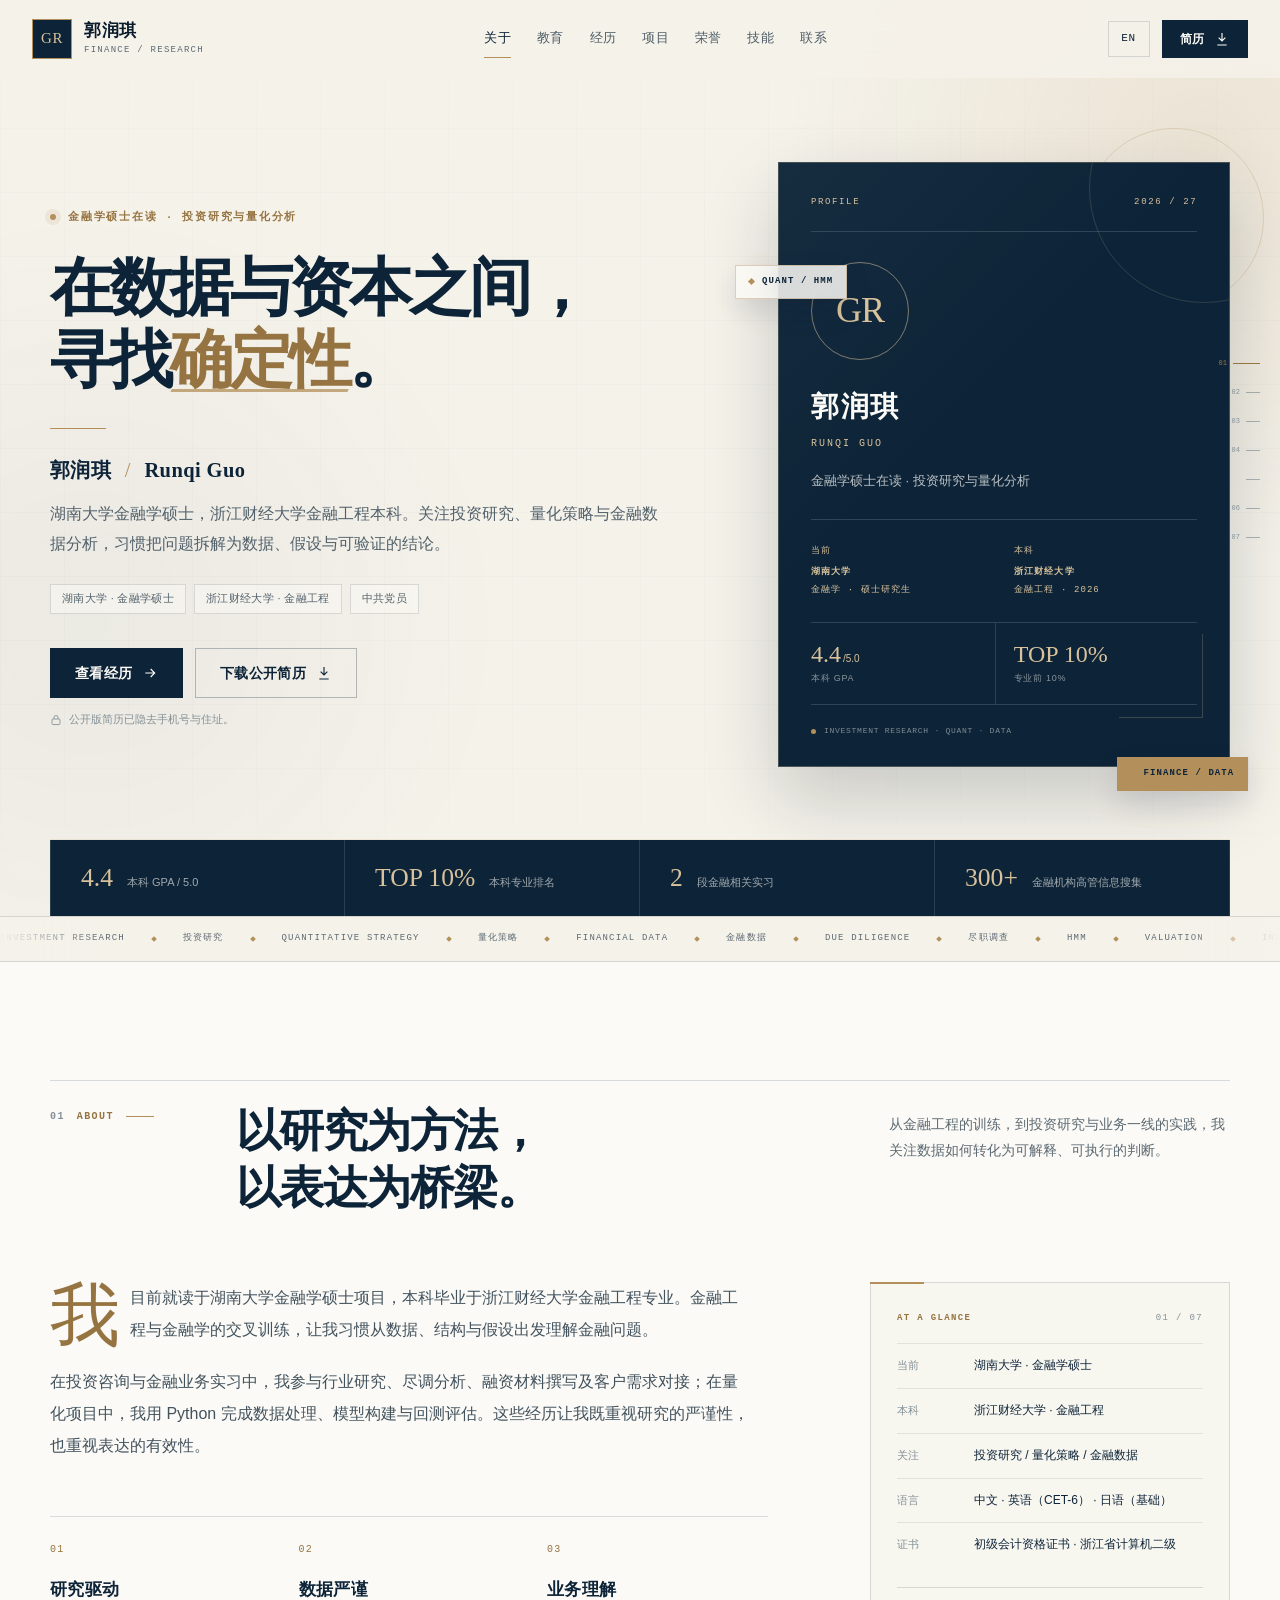
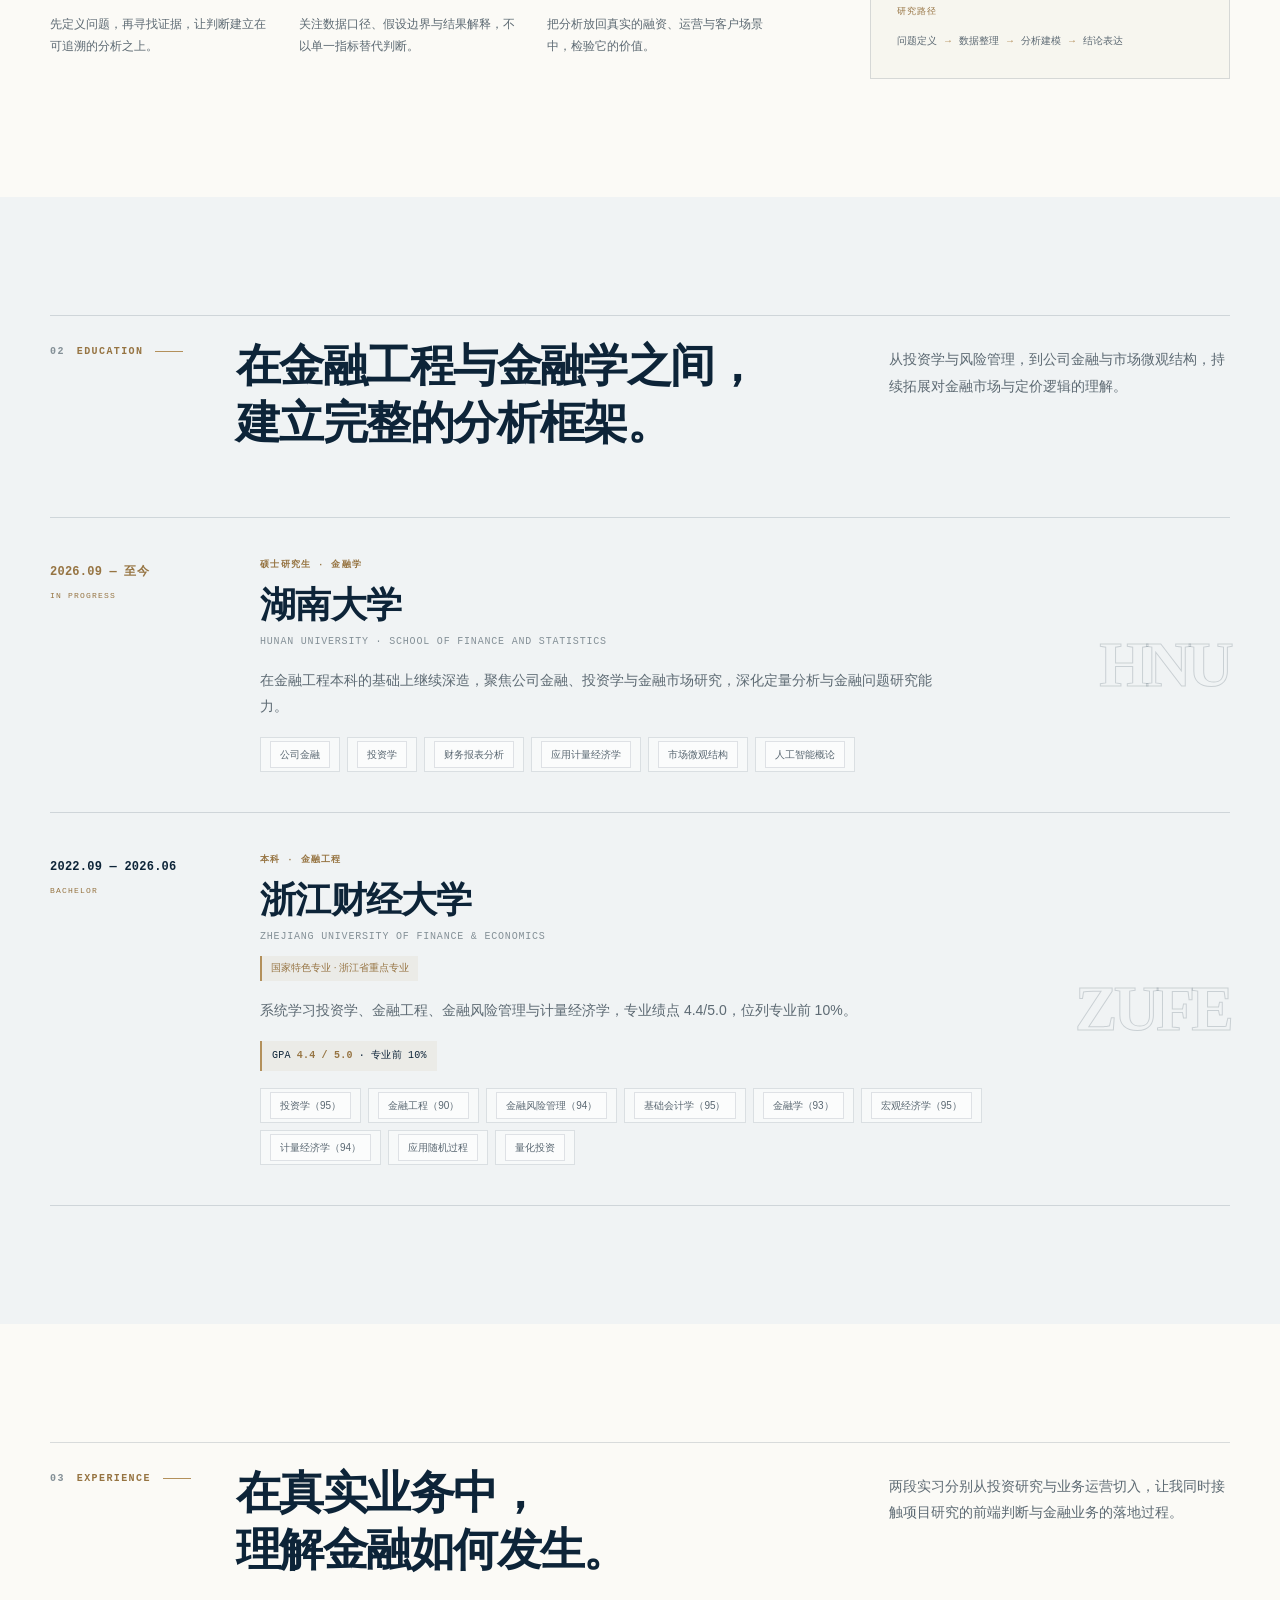
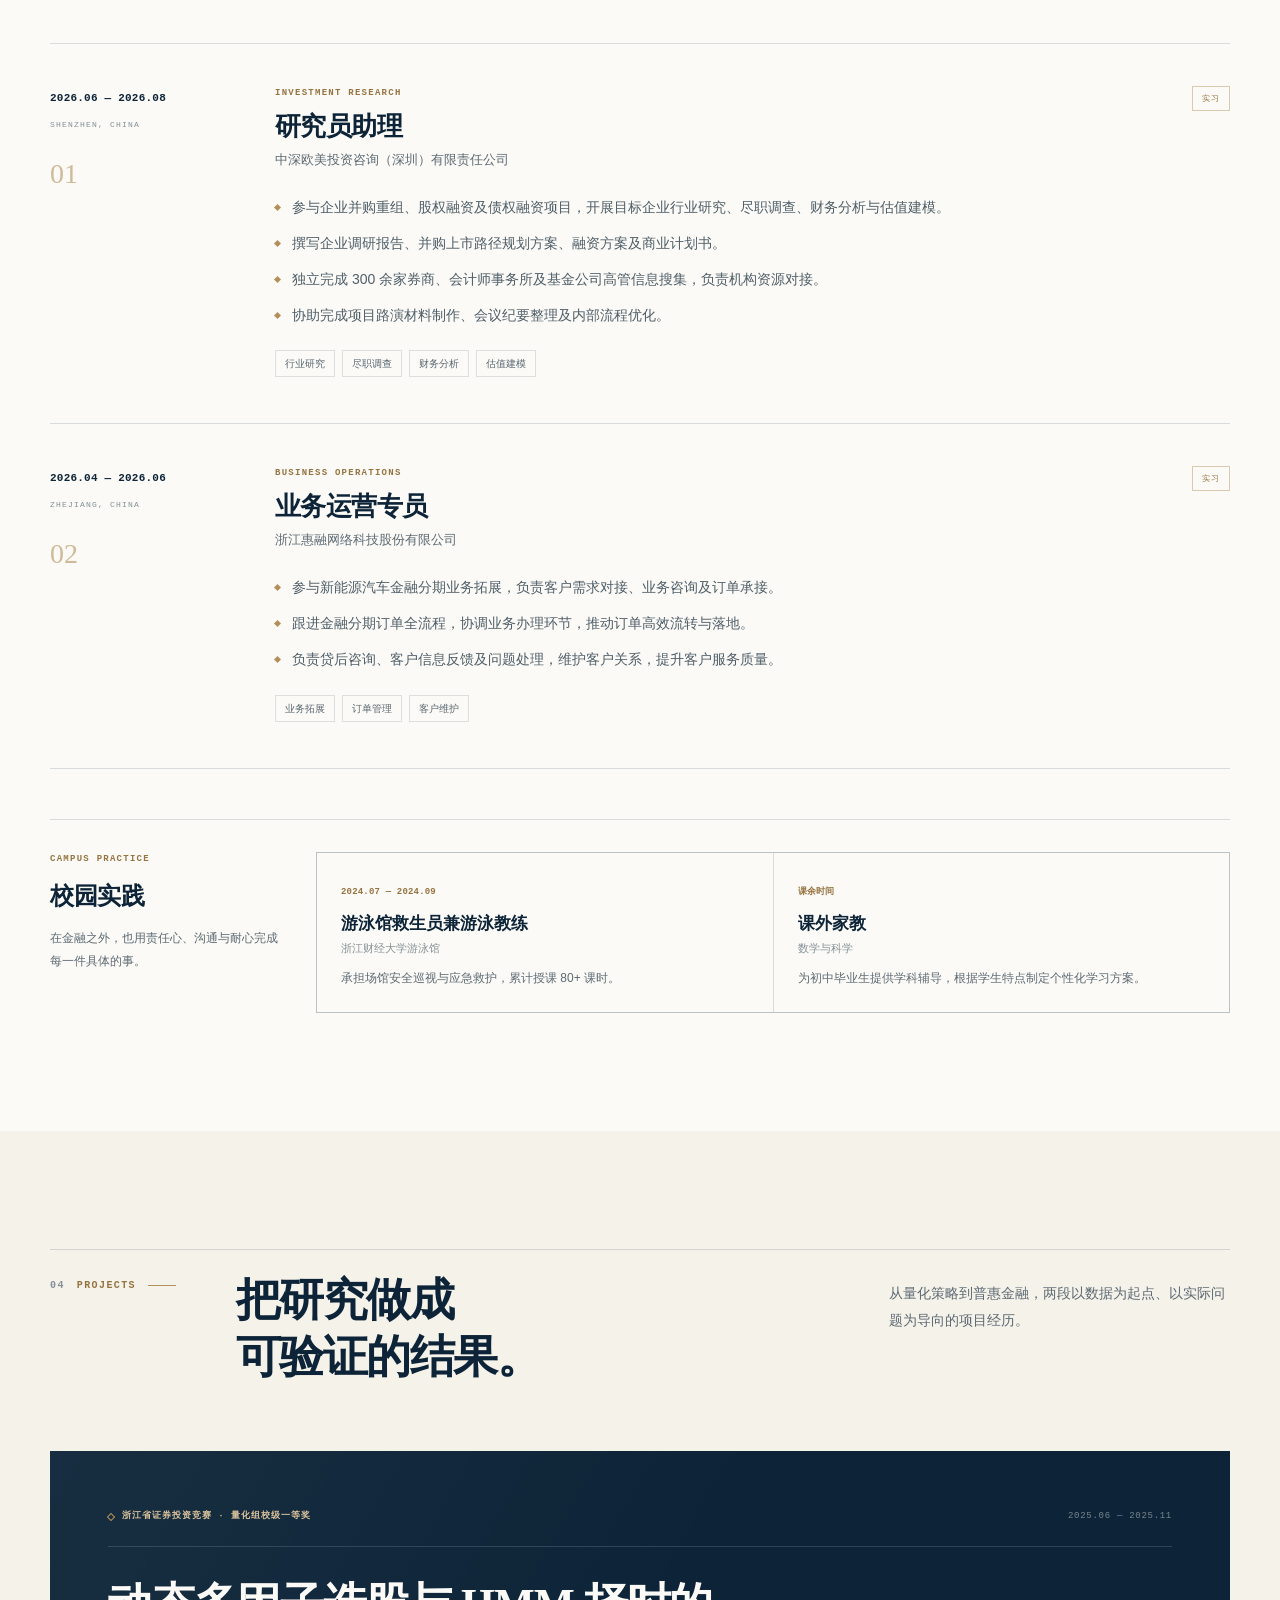
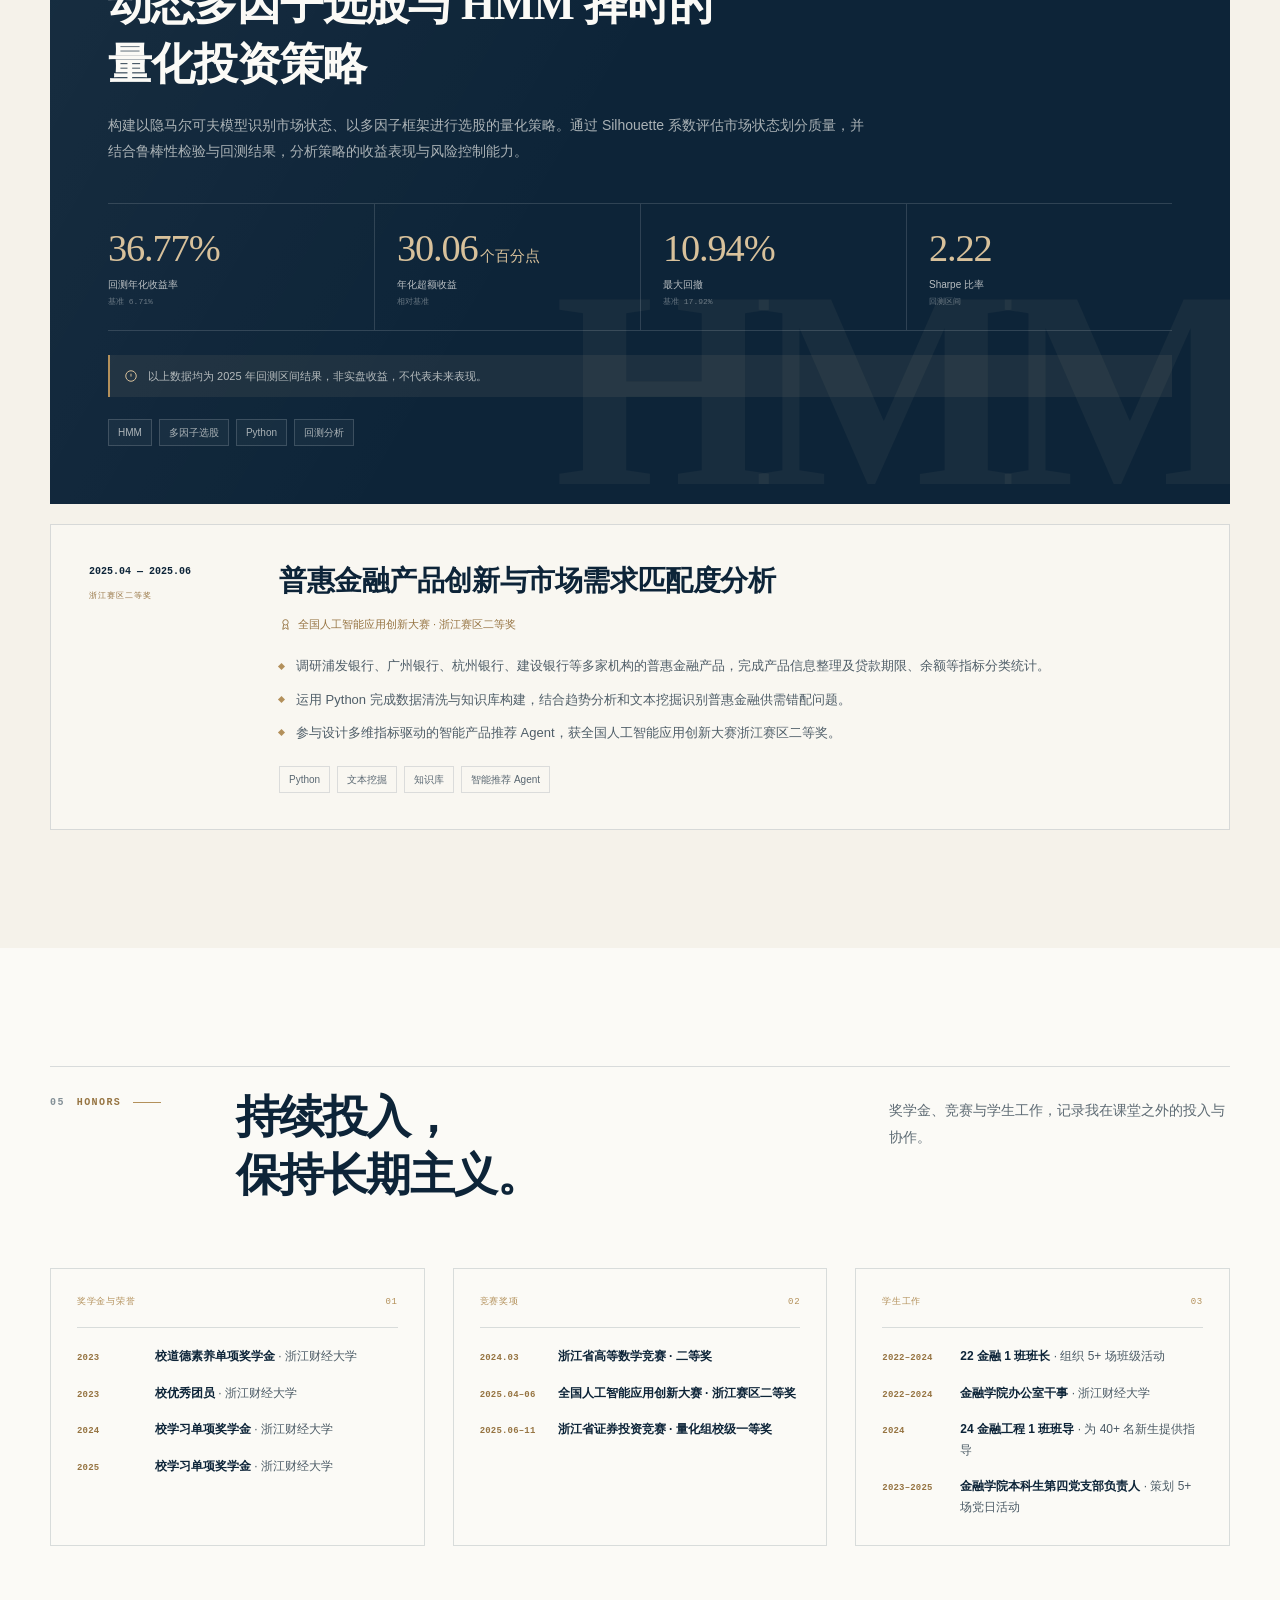
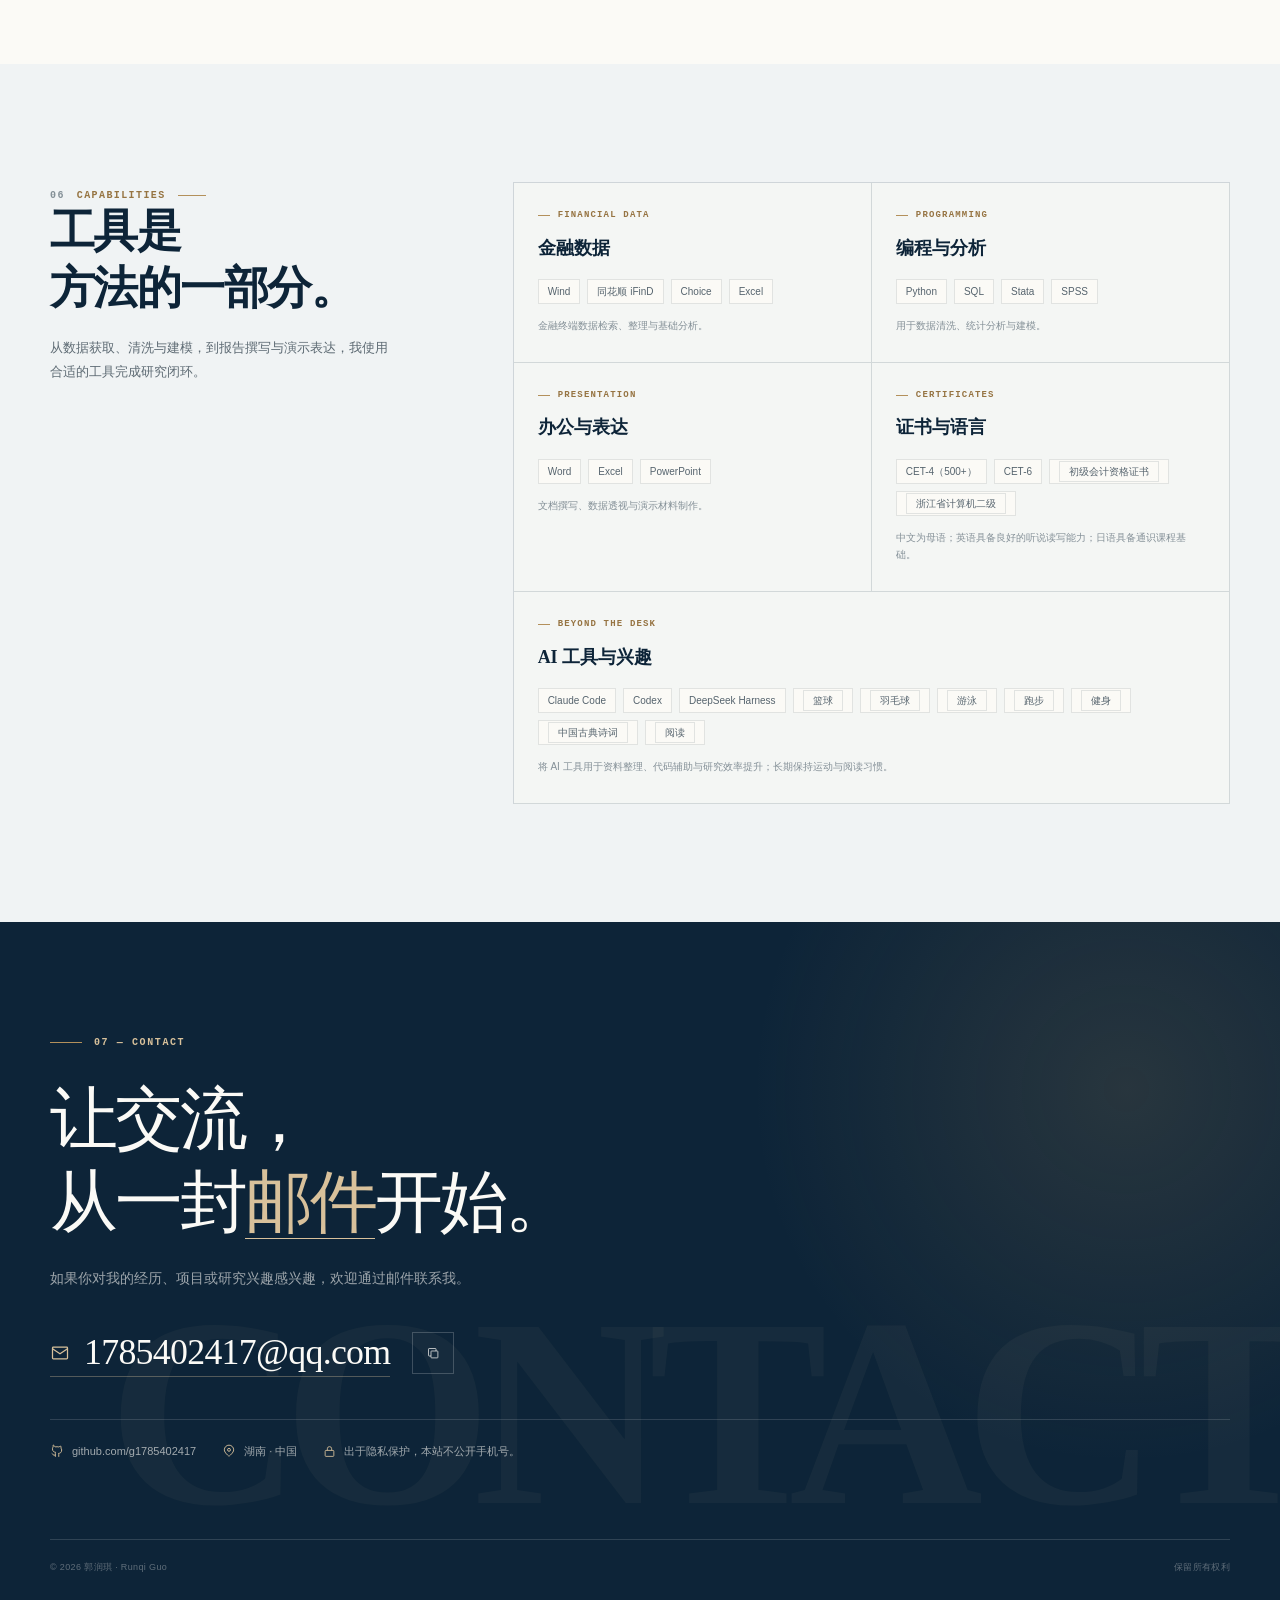
==== index.html @ 6a7b129a "Build bilingual personal portfolio site" ====
<!DOCTYPE html>
<html lang="zh-CN" data-lang="zh">
<head>
  <meta charset="UTF-8">
  <meta name="viewport" content="width=device-width, initial-scale=1.0">
  <script>
    (function () {
      try {
        if (localStorage.getItem("runqi-portfolio-lang") === "en") {
          document.documentElement.lang = "en";
          document.documentElement.dataset.lang = "en";
        }
      } catch (error) {}
    })();
  </script>
  <title>郭润琪｜金融学硕士 · 投资研究与量化分析</title>
  <meta name="description" content="郭润琪的个人作品集：湖南大学金融学硕士在读，浙江财经大学金融工程本科。关注投资研究、量化策略与金融数据分析。">
  <meta name="author" content="郭润琪">
  <meta name="theme-color" content="#0d2438">
  <meta name="robots" content="index, follow">
  <link rel="canonical" href="https://g1785402417.github.io/">
  <link rel="icon" href="assets/favicon.svg" type="image/svg+xml">
  <link rel="stylesheet" href="assets/css/styles.css">

  <meta property="og:type" content="website">
  <meta property="og:locale" content="zh_CN">
  <meta property="og:locale:alternate" content="en_US">
  <meta property="og:site_name" content="郭润琪 · Runqi Guo">
  <meta property="og:title" content="郭润琪｜金融学硕士 · 投资研究与量化分析">
  <meta property="og:description" content="湖南大学金融学硕士在读，浙江财经大学金融工程本科。关注投资研究、量化策略与金融数据分析。">
  <meta property="og:url" content="https://g1785402417.github.io/">
  <meta name="twitter:card" content="summary">
  <meta name="twitter:title" content="郭润琪｜金融学硕士 · 投资研究与量化分析">
  <meta name="twitter:description" content="湖南大学金融学硕士在读，浙江财经大学金融工程本科。关注投资研究、量化策略与金融数据分析。">

  <script defer src="assets/js/main.js"></script>

  <script type="application/ld+json">
    {
      "@context": "https://schema.org",
      "@type": "Person",
      "name": "郭润琪",
      "alternateName": "Runqi Guo",
      "email": "mailto:1785402417@qq.com",
      "url": "https://g1785402417.github.io/",
      "alumniOf": [
        {
          "@type": "CollegeOrUniversity",
          "name": "浙江财经大学"
        },
        {
          "@type": "CollegeOrUniversity",
          "name": "湖南大学"
        }
      ],
      "knowsAbout": [
        "投资研究",
        "量化分析",
        "金融工程",
        "金融数据分析"
      ],
      "sameAs": [
        "https://github.com/g1785402417"
      ]
    }
  </script>
</head>
<body>
  <a class="skip-link" href="#main">
    <span class="lang-zh">跳到主要内容</span>
    <span class="lang-en">Skip to main content</span>
  </a>

  <div class="scroll-progress" aria-hidden="true"></div>

  <header class="site-header" data-site-header>
    <div class="nav-shell container-wide">
      <a class="brand" href="#top" aria-label="郭润琪 · Runqi Guo">
        <span class="brand-mark" aria-hidden="true">GR</span>
        <span class="brand-type">
          <strong>
            <span class="lang-zh">郭润琪</span>
            <span class="lang-en">Runqi Guo</span>
          </strong>
          <small>FINANCE / RESEARCH</small>
        </span>
      </a>

      <nav class="primary-nav" id="primary-nav" data-primary-nav aria-label="主导航 Primary navigation">
        <a href="#about" data-nav-link><span class="lang-zh">关于</span><span class="lang-en">About</span></a>
        <a href="#education" data-nav-link><span class="lang-zh">教育</span><span class="lang-en">Education</span></a>
        <a href="#experience" data-nav-link><span class="lang-zh">经历</span><span class="lang-en">Experience</span></a>
        <a href="#projects" data-nav-link><span class="lang-zh">项目</span><span class="lang-en">Projects</span></a>
        <a href="#honors" data-nav-link><span class="lang-zh">荣誉</span><span class="lang-en">Honors</span></a>
        <a href="#skills" data-nav-link><span class="lang-zh">技能</span><span class="lang-en">Skills</span></a>
        <a href="#contact" data-nav-link><span class="lang-zh">联系</span><span class="lang-en">Contact</span></a>
      </nav>

      <div class="nav-utilities">
        <button class="lang-switch" type="button" data-lang-toggle aria-label="Switch to English">
          <span data-lang-label>EN</span>
        </button>
        <a class="btn btn-small nav-cv" href="assets/resume/Guo_Runqi_Public_CV.pdf" download="Guo_Runqi_Public_CV.pdf" aria-label="下载郭润琪公开简历 PDF / Download public CV">
          <span class="cv-text"><span class="lang-zh">简历</span><span class="lang-en">CV</span></span>
          <svg viewBox="0 0 24 24" fill="none" stroke="currentColor" stroke-width="1.7" aria-hidden="true">
            <path d="M12 3v12M7 10l5 5 5-5M5 21h14"/>
          </svg>
        </a>
        <button class="menu-toggle" type="button" data-menu-toggle aria-expanded="false" aria-controls="primary-nav" aria-label="打开导航菜单">
          <span></span>
          <span></span>
        </button>
      </div>
    </div>
  </header>

  <main id="main">
    <section class="hero" id="top">
      <div class="hero-grid container">
        <div class="hero-copy">
          <p class="eyebrow">
            <span class="eyebrow-dot" aria-hidden="true"></span>
            <span class="lang-zh">金融学硕士在读 · 投资研究与量化分析</span>
            <span class="lang-en">M.Sc. in Finance · Investment Research &amp; Quantitative Analysis</span>
          </p>

          <h1 class="hero-title">
            <span class="lang-zh">在数据与资本之间，<br>寻找<span class="accent">确定性</span>。</span>
            <span class="lang-en">Between data<br>and capital,<br>seeking <span class="accent">clarity</span>.</span>
          </h1>

          <div class="hero-rule" aria-hidden="true"></div>

          <p class="hero-name">郭润琪 <span aria-hidden="true">/</span> Runqi Guo</p>

          <p class="hero-intro">
            <span class="lang-zh">湖南大学金融学硕士，浙江财经大学金融工程本科。关注投资研究、量化策略与金融数据分析，习惯把问题拆解为数据、假设与可验证的结论。</span>
            <span class="lang-en">A Master of Finance student at Hunan University and a Financial Engineering graduate from Zhejiang University of Finance &amp; Economics. My focus spans investment research, quantitative strategy, and financial data analysis.</span>
          </p>

          <div class="hero-tags" aria-label="教育背景 Education">
            <span class="hero-tag"><span class="lang-zh">湖南大学 · 金融学硕士</span><span class="lang-en">Hunan University · M.Sc. Finance</span></span>
            <span class="hero-tag"><span class="lang-zh">浙江财经大学 · 金融工程</span><span class="lang-en">ZUFE · Financial Engineering</span></span>
            <span class="hero-tag"><span class="lang-zh">中共党员</span><span class="lang-en">CPC Member</span></span>
          </div>

          <div class="hero-actions">
            <a class="btn btn-primary" href="#experience">
              <span class="lang-zh">查看经历</span>
              <span class="lang-en">Explore experience</span>
              <svg viewBox="0 0 24 24" fill="none" stroke="currentColor" stroke-width="1.7" aria-hidden="true">
                <path d="M5 12h14M13 6l6 6-6 6"/>
              </svg>
            </a>
            <a class="btn btn-secondary" href="assets/resume/Guo_Runqi_Public_CV.pdf" download="Guo_Runqi_Public_CV.pdf">
              <span class="lang-zh">下载公开简历</span>
              <span class="lang-en">Download public CV</span>
              <svg viewBox="0 0 24 24" fill="none" stroke="currentColor" stroke-width="1.7" aria-hidden="true">
                <path d="M12 3v12M7 10l5 5 5-5M5 21h14"/>
              </svg>
            </a>
          </div>

          <p class="cv-privacy-note">
            <svg viewBox="0 0 24 24" fill="none" stroke="currentColor" stroke-width="1.7" aria-hidden="true">
              <rect x="4" y="10" width="16" height="11" rx="1.5"/>
              <path d="M8 10V7a4 4 0 0 1 8 0v3"/>
            </svg>
            <span class="lang-zh">公开版简历已隐去手机号与住址。</span>
            <span class="lang-en">The public CV omits phone number and address.</span>
          </p>
        </div>

        <div class="profile-stage">
          <span class="float-chip chip-a" aria-hidden="true"><i></i> QUANT / HMM</span>
          <span class="float-chip chip-b" aria-hidden="true"><i></i> FINANCE / DATA</span>

          <aside class="profile-panel" data-tilt data-spotlight aria-label="个人概览 Profile overview">
            <span class="pointer-glow" aria-hidden="true"></span>
              <div class="profile-top">
              <span>PROFILE</span>
              <span>2026 / 27</span>
            </div>

            <div class="profile-monogram" aria-hidden="true">GR</div>

            <h2>
              <span class="lang-zh">郭润琪</span>
              <span class="lang-en">Runqi Guo</span>
            </h2>
            <p class="profile-en">RUNQI GUO</p>
            <p class="profile-role">
              <span class="lang-zh">金融学硕士在读 · 投资研究与量化分析</span>
              <span class="lang-en">M.Sc. Finance · Investment Research &amp; Quantitative Analysis</span>
            </p>

            <div class="profile-grid">
              <div>
                <span class="lang-zh">当前</span>
                <span class="lang-en">NOW</span>
                <strong>
                  <span class="lang-zh">湖南大学</span>
                  <span class="lang-en">Hunan University</span>
                </strong>
                <small>
                  <span class="lang-zh">金融学 · 硕士研究生</span>
                  <span class="lang-en">M.Sc. in Finance</span>
                </small>
              </div>
              <div>
                <span class="lang-zh">本科</span>
                <span class="lang-en">B.Sc.</span>
                <strong>
                  <span class="lang-zh">浙江财经大学</span>
                  <span class="lang-en">ZUFE</span>
                </strong>
                <small>
                  <span class="lang-zh">金融工程 · 2026</span>
                  <span class="lang-en">Financial Engineering · 2026</span>
                </small>
              </div>
            </div>

            <div class="profile-stats">
              <div>
                <strong>4.4<span>/5.0</span></strong>
                <small><span class="lang-zh">本科 GPA</span><span class="lang-en">UNDERGRADUATE GPA</span></small>
              </div>
              <div>
                <strong>TOP 10%</strong>
                <small><span class="lang-zh">专业前 10%</span><span class="lang-en">OF MAJOR</span></small>
              </div>
            </div>

            <p class="profile-footer">
              <span class="availability-dot" aria-hidden="true"></span>
              INVESTMENT RESEARCH · QUANT · DATA
            </p>
          </aside>
        </div>
      </div>

      <div class="quick-facts container" aria-label="关键数据 Key facts">
        <div>
          <strong><span data-count="4.4" data-decimals="1">4.4</span></strong>
          <span><span class="lang-zh">本科 GPA / 5.0</span><span class="lang-en">Undergraduate GPA / 5.0</span></span>
        </div>
        <div>
          <strong>TOP <span data-count="10" data-decimals="0">10</span>%</strong>
          <span><span class="lang-zh">本科专业排名</span><span class="lang-en">Undergraduate major ranking</span></span>
        </div>
        <div>
          <strong><span data-count="2" data-decimals="0">2</span></strong>
          <span><span class="lang-zh">段金融相关实习</span><span class="lang-en">Finance-related internships</span></span>
        </div>
        <div>
          <strong><span data-count="300" data-decimals="0">300</span>+</strong>
          <span><span class="lang-zh">金融机构高管信息搜集</span><span class="lang-en">Institutional executives researched</span></span>
        </div>
      </div>
    </section>

    <div class="topic-ticker" aria-hidden="true">
      <div class="ticker-track">
        <div class="ticker-group">
          <span>INVESTMENT RESEARCH</span><i></i><span>投资研究</span><i></i><span>QUANTITATIVE STRATEGY</span><i></i><span>量化策略</span><i></i><span>FINANCIAL DATA</span><i></i><span>金融数据</span><i></i><span>DUE DILIGENCE</span><i></i><span>尽职调查</span><i></i><span>HMM</span><i></i><span>VALUATION</span><i></i>
        </div>
        <div class="ticker-group">
          <span>INVESTMENT RESEARCH</span><i></i><span>投资研究</span><i></i><span>QUANTITATIVE STRATEGY</span><i></i><span>量化策略</span><i></i><span>FINANCIAL DATA</span><i></i><span>金融数据</span><i></i><span>DUE DILIGENCE</span><i></i><span>尽职调查</span><i></i><span>HMM</span><i></i><span>VALUATION</span><i></i>
        </div>
      </div>
    </div>

    <section class="section section-white" id="about">
      <div class="container">
        <div class="section-head reveal">
          <div class="section-label"><span>01</span><span>ABOUT</span></div>
          <h2 class="section-title">
            <span class="lang-zh">以研究为方法，<br>以表达为桥梁。</span>
            <span class="lang-en">Research as method.<br>Clarity as craft.</span>
          </h2>
          <p class="section-deck">
            <span class="lang-zh">从金融工程的训练，到投资研究与业务一线的实践，我关注数据如何转化为可解释、可执行的判断。</span>
            <span class="lang-en">From financial engineering training to hands-on investment research and business operations, I care about turning data into clear, actionable judgement.</span>
          </p>
        </div>

        <div class="about-grid">
          <div class="about-copy reveal">
            <p>
              <span class="lang-zh">我目前就读于湖南大学金融学硕士项目，本科毕业于浙江财经大学金融工程专业。金融工程与金融学的交叉训练，让我习惯从数据、结构与假设出发理解金融问题。</span>
              <span class="lang-en">I am currently pursuing a Master of Finance at Hunan University, after completing my undergraduate degree in Financial Engineering at Zhejiang University of Finance &amp; Economics. This cross-disciplinary training shaped how I approach finance: through data, structure, and testable assumptions.</span>
            </p>
            <p>
              <span class="lang-zh">在投资咨询与金融业务实习中，我参与行业研究、尽调分析、融资材料撰写及客户需求对接；在量化项目中，我用 Python 完成数据处理、模型构建与回测评估。这些经历让我既重视研究的严谨性，也重视表达的有效性。</span>
              <span class="lang-en">During internships in investment consulting and financial operations, I contributed to industry research, due diligence, financing materials, and client communication. In quantitative projects, I used Python for data preparation, model building, and backtesting. These experiences taught me to value both analytical rigour and clear communication.</span>
            </p>

            <div class="principles">
              <div>
                <span class="principle-num">01</span>
                <h3><span class="lang-zh">研究驱动</span><span class="lang-en">Research-led</span></h3>
                <p>
                  <span class="lang-zh">先定义问题，再寻找证据，让判断建立在可追溯的分析之上。</span>
                  <span class="lang-en">Define the question first, then gather evidence so that judgement rests on traceable analysis.</span>
                </p>
              </div>
              <div>
                <span class="principle-num">02</span>
                <h3><span class="lang-zh">数据严谨</span><span class="lang-en">Rigorous data</span></h3>
                <p>
                  <span class="lang-zh">关注数据口径、假设边界与结果解释，不以单一指标替代判断。</span>
                  <span class="lang-en">Attend to data definitions, assumption boundaries, and interpretation — never relying on a single metric.</span>
                </p>
              </div>
              <div>
                <span class="principle-num">03</span>
                <h3><span class="lang-zh">业务理解</span><span class="lang-en">Business context</span></h3>
                <p>
                  <span class="lang-zh">把分析放回真实的融资、运营与客户场景中，检验它的价值。</span>
                  <span class="lang-en">Put analysis back into real financing, operations, and client contexts to test its value.</span>
                </p>
              </div>
            </div>
          </div>

          <aside class="about-facts reveal reveal-delay-1" aria-label="个人信息速览 Profile at a glance">
            <div class="fact-header"><span>AT A GLANCE</span><span>01 / 07</span></div>
            <dl>
              <div>
                <dt><span class="lang-zh">当前</span><span class="lang-en">Now</span></dt>
                <dd><span class="lang-zh">湖南大学 · 金融学硕士</span><span class="lang-en">Hunan University · M.Sc. Finance</span></dd>
              </div>
              <div>
                <dt><span class="lang-zh">本科</span><span class="lang-en">B.Sc.</span></dt>
                <dd><span class="lang-zh">浙江财经大学 · 金融工程</span><span class="lang-en">ZUFE · Financial Engineering</span></dd>
              </div>
              <div>
                <dt><span class="lang-zh">关注</span><span class="lang-en">Focus</span></dt>
                <dd><span class="lang-zh">投资研究 / 量化策略 / 金融数据</span><span class="lang-en">Investment research / quant / financial data</span></dd>
              </div>
              <div>
                <dt><span class="lang-zh">语言</span><span class="lang-en">Language</span></dt>
                <dd><span class="lang-zh">中文 · 英语（CET-6） · 日语（基础）</span><span class="lang-en">Chinese · English (CET-6) · Japanese (introductory)</span></dd>
              </div>
              <div>
                <dt><span class="lang-zh">证书</span><span class="lang-en">Certificates</span></dt>
                <dd><span class="lang-zh">初级会计资格证书 · 浙江省计算机二级</span><span class="lang-en">Junior Accounting Certificate · Zhejiang Computer Level 2</span></dd>
              </div>
            </dl>

            <div class="research-flow">
              <span><span class="lang-zh">研究路径</span><span class="lang-en">RESEARCH FLOW</span></span>
              <ol>
                <li><span class="lang-zh">问题定义</span><span class="lang-en">Frame</span></li>
                <li><span class="lang-zh">数据整理</span><span class="lang-en">Prepare</span></li>
                <li><span class="lang-zh">分析建模</span><span class="lang-en">Analyse</span></li>
                <li><span class="lang-zh">结论表达</span><span class="lang-en">Communicate</span></li>
              </ol>
            </div>
          </aside>
        </div>
      </div>
    </section>

    <section class="section section-mist" id="education">
      <div class="container">
        <div class="section-head reveal">
          <div class="section-label"><span>02</span><span>EDUCATION</span></div>
          <h2 class="section-title">
            <span class="lang-zh">在金融工程与金融学之间，<br>建立完整的分析框架。</span>
            <span class="lang-en">A foundation spanning<br>financial engineering and finance.</span>
          </h2>
          <p class="section-deck">
            <span class="lang-zh">从投资学与风险管理，到公司金融与市场微观结构，持续拓展对金融市场与定价逻辑的理解。</span>
            <span class="lang-en">From investments and risk management to corporate finance and market microstructure, building a deeper understanding of markets and pricing.</span>
          </p>
        </div>

        <div class="education-list">
          <article class="edu-item is-current reveal">
            <div class="edu-date">
              <span class="date-range">2026.09 — <span class="lang-zh">至今</span><span class="lang-en">Present</span></span>
              <span class="date-label">IN PROGRESS</span>
            </div>
            <div class="edu-main">
              <p class="edu-kicker"><span class="lang-zh">硕士研究生 · 金融学</span><span class="lang-en">MASTER OF FINANCE</span></p>
              <h3><span class="lang-zh">湖南大学</span><span class="lang-en">Hunan University</span></h3>
              <p class="edu-school-en">HUNAN UNIVERSITY · SCHOOL OF FINANCE AND STATISTICS</p>
              <p class="edu-description">
                <span class="lang-zh">在金融工程本科的基础上继续深造，聚焦公司金融、投资学与金融市场研究，深化定量分析与金融问题研究能力。</span>
                <span class="lang-en">Building on a financial engineering foundation, with coursework spanning corporate finance, investments, and financial markets, while deepening quantitative research capabilities.</span>
              </p>
              <div class="edu-courses" aria-label="核心课程 Core courses">
                <span><span class="lang-zh">公司金融</span><span class="lang-en">Corporate Finance</span></span>
                <span><span class="lang-zh">投资学</span><span class="lang-en">Investments</span></span>
                <span><span class="lang-zh">财务报表分析</span><span class="lang-en">Financial Statement Analysis</span></span>
                <span><span class="lang-zh">应用计量经济学</span><span class="lang-en">Applied Econometrics</span></span>
                <span><span class="lang-zh">市场微观结构</span><span class="lang-en">Market Microstructure</span></span>
                <span><span class="lang-zh">人工智能概论</span><span class="lang-en">Introduction to Artificial Intelligence</span></span>
              </div>
            </div>
            <div class="edu-mark" aria-hidden="true">HNU</div>
          </article>

          <article class="edu-item reveal">
            <div class="edu-date">
              <span class="date-range">2022.09 — 2026.06</span>
              <span class="date-label">BACHELOR</span>
            </div>
            <div class="edu-main">
              <p class="edu-kicker"><span class="lang-zh">本科 · 金融工程</span><span class="lang-en">B.SC. IN FINANCIAL ENGINEERING</span></p>
              <h3><span class="lang-zh">浙江财经大学</span><span class="lang-en">Zhejiang University of Finance &amp; Economics</span></h3>
              <p class="edu-school-en">ZHEJIANG UNIVERSITY OF FINANCE &amp; ECONOMICS</p>
              <p class="edu-note">
                <span class="lang-zh">国家特色专业 · 浙江省重点专业</span>
                <span class="lang-en">National Characteristic Program · Zhejiang Key Program</span>
              </p>
              <p class="edu-description">
                <span class="lang-zh">系统学习投资学、金融工程、金融风险管理与计量经济学，专业绩点 4.4/5.0，位列专业前 10%。</span>
                <span class="lang-en">Completed systematic coursework in investments, financial engineering, financial risk management, and econometrics. Graduated with a 4.4/5.0 GPA, ranking in the top 10% of the major.</span>
              </p>
              <div class="edu-gpa">
                <span class="lang-zh">GPA <strong>4.4 / 5.0</strong> · 专业前 10%</span>
                <span class="lang-en">GPA <strong>4.4 / 5.0</strong> · Top 10% of major</span>
              </div>
              <div class="edu-courses" aria-label="核心课程 Core courses">
                <span><span class="lang-zh">投资学（95）</span><span class="lang-en">Investments (95)</span></span>
                <span><span class="lang-zh">金融工程（90）</span><span class="lang-en">Financial Engineering (90)</span></span>
                <span><span class="lang-zh">金融风险管理（94）</span><span class="lang-en">Financial Risk Management (94)</span></span>
                <span><span class="lang-zh">基础会计学（95）</span><span class="lang-en">Accounting (95)</span></span>
                <span><span class="lang-zh">金融学（93）</span><span class="lang-en">Finance (93)</span></span>
                <span><span class="lang-zh">宏观经济学（95）</span><span class="lang-en">Macroeconomics (95)</span></span>
                <span><span class="lang-zh">计量经济学（94）</span><span class="lang-en">Econometrics (94)</span></span>
                <span><span class="lang-zh">应用随机过程</span><span class="lang-en">Applied Stochastic Processes</span></span>
                <span><span class="lang-zh">量化投资</span><span class="lang-en">Quantitative Investing</span></span>
              </div>
            </div>
            <div class="edu-mark" aria-hidden="true">ZUFE</div>
          </article>
        </div>
      </div>
    </section>

    <section class="section section-white" id="experience">
      <div class="container">
        <div class="section-head reveal">
          <div class="section-label"><span>03</span><span>EXPERIENCE</span></div>
          <h2 class="section-title">
            <span class="lang-zh">在真实业务中，<br>理解金融如何发生。</span>
            <span class="lang-en">Understanding finance<br>through real-world practice.</span>
          </h2>
          <p class="section-deck">
            <span class="lang-zh">两段实习分别从投资研究与业务运营切入，让我同时接触项目研究的前端判断与金融业务的落地过程。</span>
            <span class="lang-en">Two internships — in investment research and business operations — offered perspectives on both the analytical front end and the operational delivery of financial services.</span>
          </p>
        </div>

        <div class="experience-list">
          <article class="exp-item reveal">
            <div class="exp-side">
              <time datetime="2026-06">2026.06 — 2026.08</time>
              <span>SHENZHEN, CHINA</span>
              <span class="exp-index" aria-hidden="true">01</span>
            </div>
            <div class="exp-body">
              <div class="exp-head">
                <div>
                  <p class="exp-type">INVESTMENT RESEARCH</p>
                  <h3><span class="lang-zh">研究员助理</span><span class="lang-en">Assistant Researcher</span></h3>
                  <p class="exp-company">中深欧美投资咨询（深圳）有限责任公司</p>
                </div>
                <span class="exp-badge"><span class="lang-zh">实习</span><span class="lang-en">INTERNSHIP</span></span>
              </div>
              <ul class="detail-list">
                <li>
                  <span class="lang-zh">参与企业并购重组、股权融资及债权融资项目，开展目标企业行业研究、尽职调查、财务分析与估值建模。</span>
                  <span class="lang-en">Contributed to M&amp;A, equity financing, and debt financing projects through industry research, due diligence, financial analysis, and valuation modelling.</span>
                </li>
                <li>
                  <span class="lang-zh">撰写企业调研报告、并购上市路径规划方案、融资方案及商业计划书。</span>
                  <span class="lang-en">Prepared company research reports, M&amp;A and listing roadmaps, financing proposals, and business plans.</span>
                </li>
                <li>
                  <span class="lang-zh">独立完成 300 余家券商、会计师事务所及基金公司高管信息搜集，负责机构资源对接。</span>
                  <span class="lang-en">Independently compiled executive information for more than 300 securities firms, accounting firms, and fund companies, and supported institutional outreach.</span>
                </li>
                <li>
                  <span class="lang-zh">协助完成项目路演材料制作、会议纪要整理及内部流程优化。</span>
                  <span class="lang-en">Supported project roadshow materials, meeting minutes, and internal process improvements.</span>
                </li>
              </ul>
              <div class="tag-row">
                <span class="tag"><span class="lang-zh">行业研究</span><span class="lang-en">Industry Research</span></span>
                <span class="tag"><span class="lang-zh">尽职调查</span><span class="lang-en">Due Diligence</span></span>
                <span class="tag"><span class="lang-zh">财务分析</span><span class="lang-en">Financial Analysis</span></span>
                <span class="tag"><span class="lang-zh">估值建模</span><span class="lang-en">Valuation Modelling</span></span>
              </div>
            </div>
          </article>

          <article class="exp-item reveal">
            <div class="exp-side">
              <time datetime="2026-04">2026.04 — 2026.06</time>
              <span>ZHEJIANG, CHINA</span>
              <span class="exp-index" aria-hidden="true">02</span>
            </div>
            <div class="exp-body">
              <div class="exp-head">
                <div>
                  <p class="exp-type">BUSINESS OPERATIONS</p>
                  <h3><span class="lang-zh">业务运营专员</span><span class="lang-en">Business Operations Specialist</span></h3>
                  <p class="exp-company">浙江惠融网络科技股份有限公司</p>
                </div>
                <span class="exp-badge"><span class="lang-zh">实习</span><span class="lang-en">INTERNSHIP</span></span>
              </div>
              <ul class="detail-list">
                <li>
                  <span class="lang-zh">参与新能源汽车金融分期业务拓展，负责客户需求对接、业务咨询及订单承接。</span>
                  <span class="lang-en">Supported business development for new-energy vehicle financing, handling client needs, product consultations, and order intake.</span>
                </li>
                <li>
                  <span class="lang-zh">跟进金融分期订单全流程，协调业务办理环节，推动订单高效流转与落地。</span>
                  <span class="lang-en">Tracked the full installment-order lifecycle, coordinated processing steps, and helped move orders efficiently to completion.</span>
                </li>
                <li>
                  <span class="lang-zh">负责贷后咨询、客户信息反馈及问题处理，维护客户关系，提升客户服务质量。</span>
                  <span class="lang-en">Handled post-loan inquiries, client feedback, and issue resolution while maintaining customer relationships and service quality.</span>
                </li>
              </ul>
              <div class="tag-row">
                <span class="tag"><span class="lang-zh">业务拓展</span><span class="lang-en">Business Development</span></span>
                <span class="tag"><span class="lang-zh">订单管理</span><span class="lang-en">Order Management</span></span>
                <span class="tag"><span class="lang-zh">客户维护</span><span class="lang-en">Client Relations</span></span>
              </div>
            </div>
          </article>
        </div>

        <div class="campus-practice reveal">
          <div class="campus-practice-intro">
            <p class="exp-type">CAMPUS PRACTICE</p>
            <h3><span class="lang-zh">校园实践</span><span class="lang-en">Beyond the classroom</span></h3>
            <p>
              <span class="lang-zh">在金融之外，也用责任心、沟通与耐心完成每一件具体的事。</span>
              <span class="lang-en">Responsibility, communication, and patience — practised outside the finance classroom too.</span>
            </p>
          </div>
          <div class="campus-practice-grid">
            <article>
              <time>2024.07 — 2024.09</time>
              <h4><span class="lang-zh">游泳馆救生员兼游泳教练</span><span class="lang-en">Lifeguard &amp; Swimming Instructor</span></h4>
              <p class="practice-place"><span class="lang-zh">浙江财经大学游泳馆</span><span class="lang-en">ZUFE Natatorium</span></p>
              <p>
                <span class="lang-zh">承担场馆安全巡视与应急救护，累计授课 80+ 课时。</span>
                <span class="lang-en">Managed pool safety and emergency response; delivered more than 80 lessons.</span>
              </p>
            </article>
            <article>
              <time><span class="lang-zh">课余时间</span><span class="lang-en">PART-TIME</span></time>
              <h4><span class="lang-zh">课外家教</span><span class="lang-en">Private Tutor</span></h4>
              <p class="practice-place"><span class="lang-zh">数学与科学</span><span class="lang-en">Mathematics &amp; Science</span></p>
              <p>
                <span class="lang-zh">为初中毕业生提供学科辅导，根据学生特点制定个性化学习方案。</span>
                <span class="lang-en">Tutored secondary-school graduates and tailored study plans to individual needs.</span>
              </p>
            </article>
          </div>
        </div>
      </div>
    </section>

    <section class="section section-paper" id="projects">
      <div class="container">
        <div class="section-head reveal">
          <div class="section-label"><span>04</span><span>PROJECTS</span></div>
          <h2 class="section-title">
            <span class="lang-zh">把研究做成<br>可验证的结果。</span>
            <span class="lang-en">Turning research into<br>testable results.</span>
          </h2>
          <p class="section-deck">
            <span class="lang-zh">从量化策略到普惠金融，两段以数据为起点、以实际问题为导向的项目经历。</span>
            <span class="lang-en">Two projects that start with data and stay anchored in real questions — from quantitative strategy to inclusive finance.</span>
          </p>
        </div>

        <article class="project-featured reveal" data-spotlight>
          <span class="pointer-glow" aria-hidden="true"></span>
          <div class="project-top">
            <span class="project-badge">
              <span class="lang-zh">浙江省证券投资竞赛 · 量化组校级一等奖</span>
              <span class="lang-en">ZHEJIANG SECURITIES INVESTMENT COMPETITION · FIRST PRIZE, QUANT GROUP</span>
            </span>
            <time class="project-date" datetime="2025-06">2025.06 — 2025.11</time>
          </div>

          <h3>
            <span class="lang-zh">动态多因子选股与 HMM 择时的<span class="nowrap">量化投资策略</span></span>
            <span class="lang-en">Dynamic Multi-Factor Stock Selection with HMM Market Timing</span>
          </h3>

          <p class="project-intro">
            <span class="lang-zh">构建以隐马尔可夫模型识别市场状态、以多因子框架进行选股的量化策略。通过 Silhouette 系数评估市场状态划分质量，并结合鲁棒性检验与回测结果，分析策略的收益表现与风险控制能力。</span>
            <span class="lang-en">A quantitative strategy combining hidden Markov model (HMM) market-regime detection with multi-factor stock selection. I evaluated regime quality with the Silhouette coefficient, then assessed return and risk characteristics through robustness checks and backtesting.</span>
          </p>

          <div class="metric-grid" aria-label="回测结果 Backtest results">
            <div class="metric">
              <span class="metric-value"><span data-count="36.77" data-decimals="2">36.77</span>%</span>
              <span class="metric-label"><span class="lang-zh">回测年化收益率</span><span class="lang-en">Backtest annualized return</span></span>
              <span class="metric-sub"><span class="lang-zh">基准 6.71%</span><span class="lang-en">BENCHMARK 6.71%</span></span>
            </div>
            <div class="metric">
              <span class="metric-value"><span data-count="30.06" data-decimals="2">30.06</span><span class="metric-unit"><span class="lang-zh">个百分点</span><span class="lang-en">pp</span></span></span>
              <span class="metric-label"><span class="lang-zh">年化超额收益</span><span class="lang-en">Annualized excess return</span></span>
              <span class="metric-sub"><span class="lang-zh">相对基准</span><span class="lang-en">VS. BENCHMARK</span></span>
            </div>
            <div class="metric">
              <span class="metric-value"><span data-count="10.94" data-decimals="2">10.94</span>%</span>
              <span class="metric-label"><span class="lang-zh">最大回撤</span><span class="lang-en">Maximum drawdown</span></span>
              <span class="metric-sub"><span class="lang-zh">基准 17.92%</span><span class="lang-en">BENCHMARK 17.92%</span></span>
            </div>
            <div class="metric">
              <span class="metric-value"><span data-count="2.22" data-decimals="2">2.22</span></span>
              <span class="metric-label"><span class="lang-zh">Sharpe 比率</span><span class="lang-en">Sharpe ratio</span></span>
              <span class="metric-sub"><span class="lang-zh">回测区间</span><span class="lang-en">BACKTEST PERIOD</span></span>
            </div>
          </div>

          <p class="backtest-note">
            <svg viewBox="0 0 24 24" fill="none" stroke="currentColor" stroke-width="1.7" aria-hidden="true">
              <circle cx="12" cy="12" r="9"/>
              <path d="M12 8v5M12 16.5v.1"/>
            </svg>
            <span class="lang-zh">以上数据均为 2025 年回测区间结果，非实盘收益，不代表未来表现。</span>
            <span class="lang-en">All figures are backtested results from the 2025 test period. They are not live trading returns and do not indicate future performance.</span>
          </p>

          <div class="tag-row">
            <span class="tag">HMM</span>
            <span class="tag"><span class="lang-zh">多因子选股</span><span class="lang-en">Multi-factor selection</span></span>
            <span class="tag">Python</span>
            <span class="tag"><span class="lang-zh">回测分析</span><span class="lang-en">Backtesting</span></span>
          </div>
        </article>

        <article class="project-secondary reveal">
          <div class="project-secondary-side">
            <time datetime="2025-04">2025.04 — 2025.06</time>
            <span><span class="lang-zh">浙江赛区二等奖</span><span class="lang-en">PROVINCIAL SECOND PRIZE</span></span>
          </div>
          <div>
            <h3>
              <span class="lang-zh">普惠金融产品创新与市场需求匹配度分析</span>
              <span class="lang-en">Inclusive Finance Product Innovation and Market-Demand Matching</span>
            </h3>
            <div class="award-inline">
              <svg viewBox="0 0 24 24" fill="none" stroke="currentColor" stroke-width="1.7" aria-hidden="true">
                <circle cx="12" cy="8" r="5"/>
                <path d="M8.5 12.5 7 21l5-3 5 3-1.5-8.5"/>
              </svg>
              <span class="lang-zh">全国人工智能应用创新大赛 · 浙江赛区二等奖</span>
              <span class="lang-en">National AI Application Innovation Competition · Provincial Second Prize</span>
            </div>
            <ul class="detail-list">
              <li>
                <span class="lang-zh">调研浦发银行、广州银行、杭州银行、建设银行等多家机构的普惠金融产品，完成产品信息整理及贷款期限、余额等指标分类统计。</span>
                <span class="lang-en">Researched inclusive-finance products from SPD Bank, Bank of Guangzhou, Bank of Hangzhou, China Construction Bank, and others; organised product information and classified metrics such as loan tenor and balance.</span>
              </li>
              <li>
                <span class="lang-zh">运用 Python 完成数据清洗与知识库构建，结合趋势分析和文本挖掘识别普惠金融供需错配问题。</span>
                <span class="lang-en">Used Python for data cleaning and knowledge-base construction, combining trend analysis and text mining to identify supply-demand mismatches.</span>
              </li>
              <li>
                <span class="lang-zh">参与设计多维指标驱动的智能产品推荐 Agent，获全国人工智能应用创新大赛浙江赛区二等奖。</span>
                <span class="lang-en">Contributed to the design of a multi-indicator product recommendation agent; the project received a provincial second prize.</span>
              </li>
            </ul>
            <div class="tag-row">
              <span class="tag">Python</span>
              <span class="tag"><span class="lang-zh">文本挖掘</span><span class="lang-en">Text Mining</span></span>
              <span class="tag"><span class="lang-zh">知识库</span><span class="lang-en">Knowledge Base</span></span>
              <span class="tag"><span class="lang-zh">智能推荐 Agent</span><span class="lang-en">Recommendation Agent</span></span>
            </div>
          </div>
        </article>
      </div>
    </section>

    <section class="section section-white" id="honors">
      <div class="container">
        <div class="section-head reveal">
          <div class="section-label"><span>05</span><span>HONORS</span></div>
          <h2 class="section-title">
            <span class="lang-zh">持续投入，<br>保持长期主义。</span>
            <span class="lang-en">Sustained effort,<br>long-term perspective.</span>
          </h2>
          <p class="section-deck">
            <span class="lang-zh">奖学金、竞赛与学生工作，记录我在课堂之外的投入与协作。</span>
            <span class="lang-en">Scholarships, competitions, and student leadership — a record of commitment and collaboration beyond the classroom.</span>
          </p>
        </div>

        <div class="honor-grid">
          <div class="honor-column reveal">
            <h3>
              <span class="lang-zh">奖学金与荣誉</span>
              <span class="lang-en">Scholarships &amp; Honors</span>
              <span>01</span>
            </h3>
            <ul class="honor-list">
              <li>
                <span class="honor-year">2023</span>
                <span class="honor-text"><span class="lang-zh"><strong>校道德素养单项奖学金</strong> · 浙江财经大学</span><span class="lang-en"><strong>Moral Development Scholarship</strong> · ZUFE</span></span>
              </li>
              <li>
                <span class="honor-year">2023</span>
                <span class="honor-text"><span class="lang-zh"><strong>校优秀团员</strong> · 浙江财经大学</span><span class="lang-en"><strong>Outstanding League Member</strong> · ZUFE</span></span>
              </li>
              <li>
                <span class="honor-year">2024</span>
                <span class="honor-text"><span class="lang-zh"><strong>校学习单项奖学金</strong> · 浙江财经大学</span><span class="lang-en"><strong>Academic Scholarship</strong> · ZUFE</span></span>
              </li>
              <li>
                <span class="honor-year">2025</span>
                <span class="honor-text"><span class="lang-zh"><strong>校学习单项奖学金</strong> · 浙江财经大学</span><span class="lang-en"><strong>Academic Scholarship</strong> · ZUFE</span></span>
              </li>
            </ul>
          </div>

          <div class="honor-column reveal reveal-delay-1">
            <h3>
              <span class="lang-zh">竞赛奖项</span>
              <span class="lang-en">Competitions</span>
              <span>02</span>
            </h3>
            <ul class="honor-list">
              <li>
                <span class="honor-year">2024.03</span>
                <span class="honor-text"><span class="lang-zh"><strong>浙江省高等数学竞赛 · 二等奖</strong></span><span class="lang-en"><strong>Zhejiang Higher Mathematics Competition · Second Prize</strong></span></span>
              </li>
              <li>
                <span class="honor-year">2025.04–06</span>
                <span class="honor-text"><span class="lang-zh"><strong>全国人工智能应用创新大赛 · 浙江赛区二等奖</strong></span><span class="lang-en"><strong>National AI Application Innovation Competition · Provincial Second Prize</strong></span></span>
              </li>
              <li>
                <span class="honor-year">2025.06–11</span>
                <span class="honor-text"><span class="lang-zh"><strong>浙江省证券投资竞赛 · 量化组校级一等奖</strong></span><span class="lang-en"><strong>Zhejiang Securities Investment Competition · First Prize, Quant Group</strong></span></span>
              </li>
            </ul>
          </div>

          <div class="honor-column reveal reveal-delay-2">
            <h3>
              <span class="lang-zh">学生工作</span>
              <span class="lang-en">Leadership</span>
              <span>03</span>
            </h3>
            <ul class="honor-list">
              <li>
                <span class="honor-year">2022–2024</span>
                <span class="honor-text"><span class="lang-zh"><strong>22 金融 1 班班长</strong> · 组织 5+ 场班级活动</span><span class="lang-en"><strong>Class Monitor</strong>, Finance Class of 2022 · organised 5+ class events</span></span>
              </li>
              <li>
                <span class="honor-year">2022–2024</span>
                <span class="honor-text"><span class="lang-zh"><strong>金融学院办公室干事</strong> · 浙江财经大学</span><span class="lang-en"><strong>Office Assistant</strong>, School of Finance · ZUFE</span></span>
              </li>
              <li>
                <span class="honor-year">2024</span>
                <span class="honor-text"><span class="lang-zh"><strong>24 金融工程 1 班班导</strong> · 为 40+ 名新生提供指导</span><span class="lang-en"><strong>Peer Mentor</strong>, Financial Engineering Class of 2024 · guided 40+ new students</span></span>
              </li>
              <li>
                <span class="honor-year">2023–2025</span>
                <span class="honor-text"><span class="lang-zh"><strong>金融学院本科生第四党支部负责人</strong> · 策划 5+ 场党日活动</span><span class="lang-en"><strong>Head of the Fourth Undergraduate Party Branch</strong> · organised 5+ party events</span></span>
              </li>
            </ul>
          </div>
        </div>
      </div>
    </section>

    <section class="section section-mist" id="skills">
      <div class="container">
        <div class="skills-layout">
          <div class="skills-intro reveal">
            <div class="section-label"><span>06</span><span>CAPABILITIES</span></div>
            <h2 class="section-title">
              <span class="lang-zh">工具是<br>方法的一部分。</span>
              <span class="lang-en">Tools in service<br>of method.</span>
            </h2>
            <p>
              <span class="lang-zh">从数据获取、清洗与建模，到报告撰写与演示表达，我使用合适的工具完成研究闭环。</span>
              <span class="lang-en">From sourcing and cleaning data to modelling and presenting conclusions, I use the right tools to complete the research loop.</span>
            </p>
          </div>

          <div class="skill-groups reveal reveal-delay-1">
            <div class="skill-group">
              <span class="skill-label">FINANCIAL DATA</span>
              <h3><span class="lang-zh">金融数据</span><span class="lang-en">Financial Data</span></h3>
              <div class="skill-tags">
                <span>Wind</span>
                <span>同花顺 iFinD</span>
                <span>Choice</span>
                <span>Excel</span>
              </div>
              <p class="skill-note">
                <span class="lang-zh">金融终端数据检索、整理与基础分析。</span>
                <span class="lang-en">Market data retrieval, organisation, and fundamental analysis.</span>
              </p>
            </div>

            <div class="skill-group">
              <span class="skill-label">PROGRAMMING</span>
              <h3><span class="lang-zh">编程与分析</span><span class="lang-en">Programming &amp; Analysis</span></h3>
              <div class="skill-tags">
                <span>Python</span>
                <span>SQL</span>
                <span>Stata</span>
                <span>SPSS</span>
              </div>
              <p class="skill-note">
                <span class="lang-zh">用于数据清洗、统计分析与建模。</span>
                <span class="lang-en">Applied to data cleaning, statistical analysis, and modelling.</span>
              </p>
            </div>

            <div class="skill-group">
              <span class="skill-label">PRESENTATION</span>
              <h3><span class="lang-zh">办公与表达</span><span class="lang-en">Office &amp; Presentation</span></h3>
              <div class="skill-tags">
                <span>Word</span>
                <span>Excel</span>
                <span>PowerPoint</span>
              </div>
              <p class="skill-note">
                <span class="lang-zh">文档撰写、数据透视与演示材料制作。</span>
                <span class="lang-en">Document drafting, data analysis, and presentation design.</span>
              </p>
            </div>

            <div class="skill-group">
              <span class="skill-label">CERTIFICATES</span>
              <h3><span class="lang-zh">证书与语言</span><span class="lang-en">Certificates &amp; Language</span></h3>
              <div class="skill-tags">
                <span>CET-4（500+）</span>
                <span>CET-6</span>
                <span><span class="lang-zh">初级会计资格证书</span><span class="lang-en">Junior Accounting Certificate</span></span>
                <span><span class="lang-zh">浙江省计算机二级</span><span class="lang-en">Zhejiang Computer Level 2</span></span>
              </div>
              <p class="skill-note">
                <span class="lang-zh">中文为母语；英语具备良好的听说读写能力；日语具备通识课程基础。</span>
                <span class="lang-en">Native Chinese; proficient English; introductory Japanese from general-education coursework.</span>
              </p>
            </div>

            <div class="skill-group is-wide">
              <span class="skill-label">BEYOND THE DESK</span>
              <h3><span class="lang-zh">AI 工具与兴趣</span><span class="lang-en">AI Tools &amp; Interests</span></h3>
              <div class="skill-tags">
                <span>Claude Code</span>
                <span>Codex</span>
                <span>DeepSeek Harness</span>
                <span><span class="lang-zh">篮球</span><span class="lang-en">Basketball</span></span>
                <span><span class="lang-zh">羽毛球</span><span class="lang-en">Badminton</span></span>
                <span><span class="lang-zh">游泳</span><span class="lang-en">Swimming</span></span>
                <span><span class="lang-zh">跑步</span><span class="lang-en">Running</span></span>
                <span><span class="lang-zh">健身</span><span class="lang-en">Fitness</span></span>
                <span><span class="lang-zh">中国古典诗词</span><span class="lang-en">Classical Chinese Poetry</span></span>
                <span><span class="lang-zh">阅读</span><span class="lang-en">Reading</span></span>
              </div>
              <p class="skill-note">
                <span class="lang-zh">将 AI 工具用于资料整理、代码辅助与研究效率提升；长期保持运动与阅读习惯。</span>
                <span class="lang-en">Use AI tools for research organisation, coding assistance, and productivity; maintain a long-term habit of sport and reading.</span>
              </p>
            </div>
          </div>
        </div>
      </div>
    </section>

    <section class="contact-section" id="contact">
      <div class="container contact-inner">
        <div class="contact-label reveal"><span>07 — CONTACT</span></div>
        <h2 class="contact-title reveal">
          <span class="lang-zh">让交流，<br>从一封<em>邮件</em>开始。</span>
          <span class="lang-en">Let the conversation<br>begin with an <em>email</em>.</span>
        </h2>
        <p class="contact-intro reveal">
          <span class="lang-zh">如果你对我的经历、项目或研究兴趣感兴趣，欢迎通过邮件联系我。</span>
          <span class="lang-en">If my experience, projects, or research interests resonate with you, I would be glad to hear from you.</span>
        </p>

        <div class="contact-row reveal">
          <a class="email-link" href="mailto:1785402417@qq.com" data-email-link data-email="1785402417@qq.com">
            <svg viewBox="0 0 24 24" fill="none" stroke="currentColor" stroke-width="1.5" aria-hidden="true">
              <rect x="3" y="5" width="18" height="14" rx="1"/>
              <path d="m3 7 9 6 9-6"/>
            </svg>
            <span>1785402417@qq.com</span>
          </a>
          <button class="copy-email" type="button" data-copy-email aria-label="复制邮箱地址">
            <svg viewBox="0 0 24 24" fill="none" stroke="currentColor" stroke-width="1.6" aria-hidden="true">
              <rect x="8" y="8" width="11" height="11" rx="1"/>
              <path d="M16 8V5a1 1 0 0 0-1-1H5a1 1 0 0 0-1 1v10a1 1 0 0 0 1 1h3"/>
            </svg>
          </button>
          <span class="copy-feedback" role="status" aria-live="polite" data-copy-feedback></span>
        </div>

        <div class="contact-links reveal">
          <a href="https://github.com/g1785402417" target="_blank" rel="noopener noreferrer">
            <svg viewBox="0 0 24 24" fill="none" stroke="currentColor" stroke-width="1.6" aria-hidden="true">
              <path d="M9 19c-4 1.5-4-2.5-6-3m12 6v-3.5c0-1 .1-1.6-.5-2.3 2.8-.3 5.5-1.4 5.5-6a4.6 4.6 0 0 0-1.3-3.2 4.3 4.3 0 0 0-.1-3.2s-1-.3-3.4 1.3a11.7 11.7 0 0 0-6.2 0C6.6 1.5 5.6 1.8 5.6 1.8a4.3 4.3 0 0 0-.1 3.2A4.6 4.6 0 0 0 4.2 8.2c0 4.6 2.7 5.7 5.5 6-.4.5-.5 1-.5 1.8V22"/>
            </svg>
            github.com/g1785402417
          </a>
          <span>
            <svg viewBox="0 0 24 24" fill="none" stroke="currentColor" stroke-width="1.6" aria-hidden="true">
              <path d="M20 10c0 5-8 11-8 11S4 15 4 10a8 8 0 1 1 16 0Z"/>
              <circle cx="12" cy="10" r="2.5"/>
            </svg>
            <span class="lang-zh">湖南 · 中国</span><span class="lang-en">Hunan, China</span>
          </span>
          <span class="privacy-note">
            <svg viewBox="0 0 24 24" fill="none" stroke="currentColor" stroke-width="1.6" aria-hidden="true">
              <rect x="4" y="10" width="16" height="11" rx="1.5"/>
              <path d="M8 10V7a4 4 0 0 1 8 0v3"/>
            </svg>
            <span class="lang-zh">出于隐私保护，本站不公开手机号。</span>
            <span class="lang-en">For privacy, no phone number is published here.</span>
          </span>
        </div>

        <footer class="site-footer">
          <span>© <span data-current-year>2026</span> 郭润琪 · Runqi Guo</span>
          <span>
            <span class="lang-zh">保留所有权利</span>
            <span class="lang-en">All rights reserved</span>
          </span>
        </footer>
      </div>
    </section>
  </main>

  <nav class="section-rail" aria-label="页面章节 Page sections" data-section-rail>
    <a href="#about" data-rail-link aria-label="关于 About"><span class="rail-num">01</span><span class="rail-line"></span><span class="rail-label"><span class="lang-zh">关于</span><span class="lang-en">About</span></span></a>
    <a href="#education" data-rail-link aria-label="教育 Education"><span class="rail-num">02</span><span class="rail-line"></span><span class="rail-label"><span class="lang-zh">教育</span><span class="lang-en">Education</span></span></a>
    <a href="#experience" data-rail-link aria-label="经历 Experience"><span class="rail-num">03</span><span class="rail-line"></span><span class="rail-label"><span class="lang-zh">经历</span><span class="lang-en">Experience</span></span></a>
    <a href="#projects" data-rail-link aria-label="项目 Projects"><span class="rail-num">04</span><span class="rail-line"></span><span class="rail-label"><span class="lang-zh">项目</span><span class="lang-en">Projects</span></span></a>
    <a href="#honors" data-rail-link aria-label="荣誉 Honors"><span class="rail-num">05</span><span class="rail-line"></span><span class="rail-label"><span class="lang-zh">荣誉</span><span class="lang-en">Honors</span></span></a>
    <a href="#skills" data-rail-link aria-label="技能 Skills"><span class="rail-num">06</span><span class="rail-line"></span><span class="rail-label"><span class="lang-zh">技能</span><span class="lang-en">Skills</span></span></a>
    <a href="#contact" data-rail-link aria-label="联系 Contact"><span class="rail-num">07</span><span class="rail-line"></span><span class="rail-label"><span class="lang-zh">联系</span><span class="lang-en">Contact</span></span></a>
  </nav>
</body>
</html>
---- assets/css/styles.css ----
/* =========================================================
   Guo Runqi — Personal Portfolio
   Palette: deep navy / light mist / champagne gold / ivory
   ========================================================= */

:root {
  --ink: #0a1c2c;
  --navy: #0d2438;
  --navy-2: #14334d;
  --navy-3: #1c425f;
  --paper: #f5f2ea;
  --paper-deep: #ece7db;
  --white: #fbfaf6;
  --mist: #e9edef;
  --mist-light: #f0f3f4;
  --slate: #5d6a73;
  --slate-light: #849097;
  --gold: #b3905b;
  --gold-deep: #967442;
  --gold-light: #d8c19b;
  --gold-wash: #eee3d1;
  --line: rgba(13, 36, 56, 0.14);
  --line-light: rgba(255, 255, 255, 0.14);
  --shadow-sm: 0 12px 36px rgba(10, 28, 44, 0.06);
  --shadow-lg: 0 28px 70px rgba(10, 28, 44, 0.12);
  --serif: "Noto Serif SC", "Source Han Serif SC", "Songti SC", STSong, SimSun, Georgia, "Times New Roman", serif;
  --sans: "Noto Sans SC", "Source Han Sans SC", "Microsoft YaHei", "PingFang SC", -apple-system, BlinkMacSystemFont, "Segoe UI", sans-serif;
  --mono: "SFMono-Regular", Consolas, "Liberation Mono", Menlo, monospace;
  --container: 1180px;
  --gutter: 48px;
  --header-height: 78px;
  --ease: cubic-bezier(0.22, 1, 0.36, 1);
}

*,
*::before,
*::after {
  box-sizing: border-box;
}

html {
  scroll-behavior: smooth;
  -webkit-text-size-adjust: 100%;
}

body {
  margin: 0;
  min-width: 320px;
  background: var(--paper);
  color: var(--ink);
  font-family: var(--sans);
  font-size: 16px;
  line-height: 1.75;
  -webkit-font-smoothing: antialiased;
  text-rendering: optimizeLegibility;
  overflow-x: hidden;
}

body.menu-open {
  overflow: hidden;
}

::selection {
  background: var(--gold-light);
  color: var(--navy);
}

a {
  color: inherit;
  text-decoration: none;
}

button,
input,
textarea {
  font: inherit;
}

button {
  color: inherit;
}

img,
svg {
  display: block;
  max-width: 100%;
}

h1,
h2,
h3,
h4,
p,
ul,
ol,
dl,
dd,
blockquote {
  margin: 0;
}

ul,
ol {
  padding: 0;
  list-style: none;
}

[data-lang="zh"] .lang-en {
  display: none !important;
}

[data-lang="en"] .lang-zh {
  display: none !important;
}

.container {
  width: min(var(--container), calc(100% - (var(--gutter) * 2)));
  margin-inline: auto;
}

.container-wide {
  width: min(1320px, calc(100% - 64px));
  margin-inline: auto;
}

.skip-link {
  position: fixed;
  top: 12px;
  left: 12px;
  z-index: 2000;
  padding: 12px 18px;
  background: var(--navy);
  color: var(--white);
  font-size: 14px;
  transform: translateY(-160%);
  transition: transform 0.2s ease;
}

.skip-link:focus {
  transform: translateY(0);
}

:focus-visible {
  outline: 2px solid var(--gold-deep);
  outline-offset: 4px;
}

/* ---------- Header ---------- */

.scroll-progress {
  position: fixed;
  inset: 0 auto auto 0;
  z-index: 1200;
  width: 0;
  height: 2px;
  background: var(--gold);
}

.site-header {
  position: fixed;
  inset: 0 0 auto;
  z-index: 1000;
  height: var(--header-height);
  border-bottom: 1px solid transparent;
  background: rgba(245, 242, 234, 0.88);
  backdrop-filter: blur(18px);
  -webkit-backdrop-filter: blur(18px);
  transition: border-color 0.3s ease, box-shadow 0.3s ease, background 0.3s ease;
}

.site-header.is-scrolled {
  border-bottom-color: var(--line);
  background: rgba(248, 246, 240, 0.96);
  box-shadow: 0 12px 35px rgba(13, 36, 56, 0.05);
}

.nav-shell {
  display: flex;
  align-items: center;
  justify-content: space-between;
  height: 100%;
  gap: 24px;
}

.brand {
  display: inline-flex;
  align-items: center;
  gap: 12px;
  flex: 0 0 auto;
}

.brand-mark {
  display: grid;
  place-items: center;
  width: 40px;
  height: 40px;
  border: 1px solid var(--gold);
  background: var(--navy);
  color: var(--gold-light);
  font-family: var(--serif);
  font-size: 15px;
  letter-spacing: 0.04em;
  transition: background 0.25s ease, color 0.25s ease;
}

.brand:hover .brand-mark {
  background: var(--gold);
  color: var(--navy);
}

.brand-type {
  display: flex;
  flex-direction: column;
  line-height: 1.18;
}

.brand-type strong {
  font-family: var(--serif);
  font-size: 17px;
  font-weight: 600;
  letter-spacing: 0.04em;
}

.brand-type small {
  margin-top: 4px;
  color: var(--slate);
  font-family: var(--mono);
  font-size: 9px;
  letter-spacing: 0.14em;
}

.primary-nav {
  display: flex;
  align-items: center;
  gap: clamp(16px, 2vw, 30px);
}

.primary-nav a {
  position: relative;
  padding: 10px 0;
  color: #4d5c66;
  font-size: 13px;
  font-weight: 500;
  letter-spacing: 0.04em;
  white-space: nowrap;
  transition: color 0.2s ease;
}

.primary-nav a::after {
  content: "";
  position: absolute;
  right: 0;
  bottom: 2px;
  left: 0;
  height: 1px;
  background: var(--gold);
  transform: scaleX(0);
  transform-origin: right;
  transition: transform 0.3s var(--ease);
}

.primary-nav a:hover,
.primary-nav a[aria-current="true"] {
  color: var(--navy);
}

.primary-nav a:hover::after,
.primary-nav a[aria-current="true"]::after {
  transform: scaleX(1);
  transform-origin: left;
}

.nav-utilities {
  display: flex;
  align-items: center;
  gap: 12px;
  flex: 0 0 auto;
}

.lang-switch {
  min-width: 42px;
  height: 36px;
  padding: 0 8px;
  border: 1px solid var(--line);
  background: transparent;
  color: var(--navy);
  font-family: var(--mono);
  font-size: 11px;
  letter-spacing: 0.05em;
  cursor: pointer;
  transition: border-color 0.2s ease, background 0.2s ease;
}

.lang-switch:hover {
  border-color: var(--gold);
  background: rgba(179, 144, 91, 0.08);
}

.btn {
  display: inline-flex;
  align-items: center;
  justify-content: center;
  gap: 10px;
  min-height: 50px;
  padding: 0 24px;
  border: 1px solid transparent;
  font-size: 14px;
  font-weight: 600;
  letter-spacing: 0.02em;
  line-height: 1;
  cursor: pointer;
  transition: background 0.25s ease, color 0.25s ease, border-color 0.25s ease, transform 0.25s var(--ease);
}

.btn:hover {
  transform: translateY(-2px);
}

.btn svg {
  width: 16px;
  height: 16px;
  flex: 0 0 auto;
}

.btn-primary {
  background: var(--navy);
  color: var(--white);
  border-color: var(--navy);
}

.btn-primary:hover {
  background: var(--navy-2);
  border-color: var(--navy-2);
}

.btn-secondary {
  background: transparent;
  color: var(--navy);
  border-color: rgba(13, 36, 56, 0.28);
}

.btn-secondary:hover {
  border-color: var(--gold-deep);
  color: var(--gold-deep);
}

.btn-gold {
  background: var(--gold);
  color: var(--navy);
  border-color: var(--gold);
}

.btn-gold:hover {
  background: var(--gold-light);
  border-color: var(--gold-light);
}

.btn-small {
  min-height: 38px;
  padding: 0 17px;
  font-size: 12px;
}

.nav-cv {
  background: var(--navy);
  color: var(--white);
  border-color: var(--navy);
}

.nav-cv:hover {
  background: var(--navy-2);
  border-color: var(--navy-2);
}

.menu-toggle {
  display: none;
  position: relative;
  width: 42px;
  height: 42px;
  padding: 0;
  border: 1px solid var(--line);
  background: transparent;
  cursor: pointer;
}

.menu-toggle span {
  position: absolute;
  left: 11px;
  width: 18px;
  height: 1px;
  background: var(--navy);
  transition: transform 0.3s var(--ease), top 0.3s var(--ease);
}

.menu-toggle span:first-child {
  top: 16px;
}

.menu-toggle span:last-child {
  top: 24px;
}

body.menu-open .menu-toggle span:first-child {
  top: 20px;
  transform: rotate(45deg);
}

body.menu-open .menu-toggle span:last-child {
  top: 20px;
  transform: rotate(-45deg);
}

/* ---------- Hero ---------- */

.hero {
  position: relative;
  padding-top: calc(var(--header-height) + 84px);
  overflow: hidden;
  background:
    radial-gradient(circle at 94% 16%, rgba(179, 144, 91, 0.15), transparent 29%),
    radial-gradient(circle at 7% 68%, rgba(13, 36, 56, 0.045), transparent 31%),
    var(--paper);
}

.hero::before {
  content: "";
  position: absolute;
  inset: 0;
  pointer-events: none;
  opacity: 0.3;
  background-image:
    linear-gradient(rgba(13, 36, 56, 0.055) 1px, transparent 1px),
    linear-gradient(90deg, rgba(13, 36, 56, 0.055) 1px, transparent 1px);
  background-size: 64px 64px;
  mask-image: linear-gradient(to bottom, transparent, black 18%, black 78%, transparent);
  -webkit-mask-image: linear-gradient(to bottom, transparent, black 18%, black 78%, transparent);
}

.hero-grid {
  position: relative;
  z-index: 1;
  display: grid;
  grid-template-columns: minmax(0, 1.18fr) minmax(360px, 0.82fr);
  align-items: center;
  gap: clamp(44px, 6vw, 96px);
  padding-bottom: 72px;
}

.hero-copy {
  max-width: 720px;
}

.eyebrow {
  display: inline-flex;
  align-items: center;
  gap: 12px;
  margin-bottom: 28px;
  color: var(--gold-deep);
  font-family: var(--mono);
  font-size: 11px;
  font-weight: 600;
  letter-spacing: 0.16em;
  line-height: 1.5;
}

.eyebrow-dot {
  width: 6px;
  height: 6px;
  border-radius: 50%;
  background: var(--gold);
  box-shadow: 0 0 0 5px rgba(179, 144, 91, 0.12);
}

.hero-title {
  max-width: 760px;
  color: var(--navy);
  font-family: var(--serif);
  font-size: clamp(2.6rem, 4.9vw, 4.6rem);
  font-weight: 600;
  letter-spacing: -0.05em;
  line-height: 1.14;
}

.hero-title .accent {
  position: relative;
  color: var(--gold-deep);
  white-space: nowrap;
}

.hero-title .accent::after {
  content: "";
  position: absolute;
  right: 0.02em;
  bottom: 0.03em;
  left: 0.02em;
  height: 0.055em;
  background: var(--gold);
  opacity: 0.75;
  transform: skewX(-24deg);
}

.hero-rule {
  width: 56px;
  height: 1px;
  margin: 32px 0 24px;
  background: var(--gold);
}

.hero-name {
  margin-bottom: 10px;
  color: var(--navy);
  font-family: var(--serif);
  font-size: clamp(1.15rem, 1.6vw, 1.4rem);
  font-weight: 600;
  letter-spacing: 0.02em;
}

.hero-name span {
  margin-inline: 8px;
  color: var(--gold);
  font-weight: 400;
}

.hero-intro {
  max-width: 620px;
  color: #52616b;
  font-size: 16px;
  line-height: 1.9;
}

.hero-tags {
  display: flex;
  flex-wrap: wrap;
  gap: 8px;
  margin-top: 24px;
}

.hero-tag {
  display: inline-flex;
  align-items: center;
  min-height: 30px;
  padding: 4px 11px;
  border: 1px solid rgba(13, 36, 56, 0.13);
  color: #53636d;
  background: rgba(251, 250, 246, 0.5);
  font-size: 11px;
  letter-spacing: 0.03em;
}

.hero-actions {
  display: flex;
  flex-wrap: wrap;
  align-items: center;
  gap: 12px;
  margin-top: 34px;
}

.cv-privacy-note {
  display: flex;
  align-items: center;
  gap: 7px;
  margin-top: 13px;
  color: var(--slate-light);
  font-size: 11px;
  line-height: 1.6;
}

.cv-privacy-note svg {
  width: 12px;
  height: 12px;
  flex: 0 0 auto;
}

.profile-panel {
  position: relative;
  align-self: center;
  padding: 32px 32px 28px;
  overflow: hidden;
  border: 1px solid rgba(216, 193, 155, 0.28);
  background:
    linear-gradient(135deg, rgba(255, 255, 255, 0.035), transparent 42%),
    var(--navy);
  color: var(--white);
  box-shadow: 0 32px 70px rgba(10, 28, 44, 0.19);
}

.profile-panel::before {
  content: "";
  position: absolute;
  top: -90px;
  right: -90px;
  width: 230px;
  height: 230px;
  border: 1px solid rgba(216, 193, 155, 0.17);
  border-radius: 50%;
}

.profile-panel::after {
  content: "";
  position: absolute;
  right: 26px;
  bottom: 48px;
  width: 84px;
  height: 84px;
  border-right: 1px solid rgba(216, 193, 155, 0.22);
  border-bottom: 1px solid rgba(216, 193, 155, 0.22);
}

.profile-top {
  position: relative;
  z-index: 1;
  display: flex;
  align-items: center;
  justify-content: space-between;
  padding-bottom: 20px;
  border-bottom: 1px solid var(--line-light);
  color: var(--gold-light);
  font-family: var(--mono);
  font-size: 9px;
  letter-spacing: 0.18em;
}

.profile-monogram {
  display: grid;
  place-items: center;
  width: 98px;
  height: 98px;
  margin: 30px 0 22px;
  border: 1px solid rgba(216, 193, 155, 0.55);
  border-radius: 50%;
  color: var(--gold-light);
  font-family: var(--serif);
  font-size: 36px;
  font-weight: 500;
  letter-spacing: -0.03em;
}

.profile-panel h2 {
  position: relative;
  z-index: 1;
  font-family: var(--serif);
  font-size: 28px;
  font-weight: 600;
  letter-spacing: 0.06em;
}

.profile-en {
  margin-top: 4px;
  color: var(--gold-light);
  font-family: var(--mono);
  font-size: 10px;
  letter-spacing: 0.2em;
}

.profile-role {
  max-width: 280px;
  margin-top: 18px;
  color: rgba(251, 250, 246, 0.72);
  font-size: 13px;
  line-height: 1.75;
}

.profile-grid {
  display: grid;
  grid-template-columns: 1fr 1fr;
  gap: 20px;
  margin-top: 26px;
  padding-top: 24px;
  border-top: 1px solid var(--line-light);
}

.profile-grid > div {
  min-width: 0;
}

.profile-grid span,
.profile-grid small {
  display: block;
}

.profile-grid span {
  color: var(--gold-light);
  font-family: var(--mono);
  font-size: 9px;
  letter-spacing: 0.12em;
}

.profile-grid strong {
  display: block;
  margin: 6px 0 4px;
  color: var(--white);
  font-size: 13px;
  font-weight: 600;
  line-height: 1.5;
}

.profile-grid small {
  color: rgba(251, 250, 246, 0.5);
  font-size: 10px;
  line-height: 1.6;
}

.profile-stats {
  position: relative;
  z-index: 1;
  display: flex;
  margin-top: 24px;
  border-top: 1px solid var(--line-light);
  border-bottom: 1px solid var(--line-light);
}

.profile-stats > div {
  flex: 1;
  padding: 17px 0;
}

.profile-stats > div + div {
  padding-left: 18px;
  border-left: 1px solid var(--line-light);
}

.profile-stats strong {
  display: block;
  color: var(--gold-light);
  font-family: var(--serif);
  font-size: 24px;
  font-weight: 500;
  line-height: 1.2;
}

.profile-stats strong span {
  margin-left: 2px;
  font-family: var(--sans);
  font-size: 10px;
  font-weight: 400;
}

.profile-stats small {
  display: block;
  margin-top: 3px;
  color: rgba(251, 250, 246, 0.52);
  font-size: 9px;
  letter-spacing: 0.08em;
}

.profile-footer {
  position: relative;
  z-index: 1;
  display: flex;
  align-items: center;
  gap: 8px;
  margin-top: 19px;
  color: rgba(251, 250, 246, 0.48);
  font-family: var(--mono);
  font-size: 8px;
  letter-spacing: 0.09em;
}

.availability-dot {
  width: 5px;
  height: 5px;
  border-radius: 50%;
  background: var(--gold);
}

.quick-facts {
  position: relative;
  z-index: 1;
  display: grid;
  grid-template-columns: repeat(4, 1fr);
  border-top: 1px solid rgba(216, 193, 155, 0.24);
}

.quick-facts > div {
  display: flex;
  align-items: baseline;
  gap: 14px;
  padding: 25px 30px;
  border-right: 1px solid rgba(255, 255, 255, 0.12);
  background: var(--navy);
  color: var(--white);
}

.quick-facts > div:first-child {
  border-left: 1px solid rgba(255, 255, 255, 0.12);
}

.quick-facts strong {
  color: var(--gold-light);
  font-family: var(--serif);
  font-size: clamp(1.35rem, 2vw, 1.8rem);
  font-weight: 500;
  line-height: 1;
  white-space: nowrap;
}

.quick-facts > div > span {
  color: rgba(251, 250, 246, 0.62);
  font-size: 11px;
  line-height: 1.45;
}

/* ---------- Shared sections ---------- */

.section {
  position: relative;
  padding: 118px 0;
}

.section-white {
  background: var(--white);
}

.section-paper {
  background: var(--paper);
}

.section-mist {
  background: var(--mist-light);
}

.section-dark {
  background: var(--navy);
  color: var(--white);
}

.section-head {
  display: grid;
  grid-template-columns: 150px minmax(0, 1.3fr) minmax(280px, 0.72fr);
  gap: 36px;
  align-items: start;
  margin-bottom: 64px;
  padding-top: 22px;
  border-top: 1px solid var(--line);
}

.section-dark .section-head {
  border-top-color: var(--line-light);
}

.section-label {
  display: flex;
  align-items: center;
  gap: 12px;
  padding-top: 6px;
  color: var(--gold-deep);
  font-family: var(--mono);
  font-size: 10px;
  font-weight: 600;
  letter-spacing: 0.14em;
  line-height: 1.5;
}

.section-label span:first-child {
  color: var(--slate-light);
}

.section-label::after {
  content: "";
  width: 28px;
  height: 1px;
  background: var(--gold);
}

.section-dark .section-label {
  color: var(--gold-light);
}

.section-dark .section-label span:first-child {
  color: rgba(251, 250, 246, 0.4);
}

.section-title {
  color: var(--navy);
  font-family: var(--serif);
  font-size: clamp(2rem, 3.5vw, 3.2rem);
  font-weight: 600;
  letter-spacing: -0.035em;
  line-height: 1.28;
  text-wrap: balance;
}

.section-dark .section-title {
  color: var(--white);
}

.section-deck {
  max-width: 430px;
  padding-top: 8px;
  color: var(--slate);
  font-size: 14px;
  line-height: 1.9;
}

.section-dark .section-deck {
  color: rgba(251, 250, 246, 0.6);
}

/* ---------- About ---------- */

.about-grid {
  display: grid;
  grid-template-columns: minmax(0, 1fr) 360px;
  gap: clamp(50px, 8vw, 110px);
  align-items: start;
}

.about-copy > p {
  max-width: 700px;
  color: #43535e;
  font-size: 16px;
  line-height: 2;
}

.about-copy > p + p {
  margin-top: 20px;
}

.about-copy > p:first-child::first-letter {
  float: left;
  margin: 7px 10px 0 0;
  color: var(--gold-deep);
  font-family: var(--serif);
  font-size: 4.4rem;
  line-height: 0.76;
}

.principles {
  display: grid;
  grid-template-columns: repeat(3, 1fr);
  gap: 28px;
  margin-top: 54px;
  padding-top: 24px;
  border-top: 1px solid var(--line);
}

.principle-num {
  display: block;
  margin-bottom: 17px;
  color: var(--gold-deep);
  font-family: var(--mono);
  font-size: 10px;
  letter-spacing: 0.12em;
}

.principles h3 {
  margin-bottom: 8px;
  color: var(--navy);
  font-family: var(--serif);
  font-size: 17px;
  font-weight: 600;
  letter-spacing: 0.02em;
}

.principles p {
  color: var(--slate);
  font-size: 12px;
  line-height: 1.85;
}

.about-facts {
  position: relative;
  padding: 28px 26px 30px;
  border: 1px solid var(--line);
  background: rgba(245, 242, 234, 0.55);
}

.about-facts::before {
  content: "";
  position: absolute;
  top: -1px;
  left: -1px;
  width: 54px;
  height: 2px;
  background: var(--gold);
}

.fact-header {
  display: flex;
  align-items: center;
  justify-content: space-between;
  margin-bottom: 17px;
  color: var(--gold-deep);
  font-family: var(--mono);
  font-size: 9px;
  font-weight: 600;
  letter-spacing: 0.15em;
}

.fact-header span:last-child {
  color: var(--slate-light);
  font-weight: 400;
}

.about-facts dl > div {
  display: grid;
  grid-template-columns: 65px 1fr;
  gap: 12px;
  padding: 12px 0;
  border-top: 1px solid rgba(13, 36, 56, 0.09);
}

.about-facts dt {
  color: var(--slate-light);
  font-size: 11px;
}

.about-facts dd {
  color: var(--navy);
  font-size: 12px;
  font-weight: 500;
  line-height: 1.65;
}

.research-flow {
  margin-top: 20px;
  padding-top: 17px;
  border-top: 1px solid var(--line);
}

.research-flow > span {
  display: block;
  margin-bottom: 12px;
  color: var(--gold-deep);
  font-family: var(--mono);
  font-size: 9px;
  letter-spacing: 0.12em;
}

.research-flow ol {
  display: flex;
  flex-wrap: wrap;
  gap: 6px;
  align-items: center;
}

.research-flow li {
  color: var(--slate);
  font-size: 10px;
  line-height: 1.5;
}

.research-flow li:not(:last-child)::after {
  content: "→";
  margin-left: 6px;
  color: var(--gold);
}

/* ---------- Education ---------- */

.education-list {
  border-top: 1px solid var(--line);
}

.edu-item {
  display: grid;
  grid-template-columns: 170px minmax(0, 1fr) 150px;
  gap: 40px;
  padding: 40px 0;
  border-bottom: 1px solid var(--line);
}

.edu-date {
  padding-top: 4px;
  color: var(--navy);
  font-family: var(--mono);
  font-size: 12px;
  font-weight: 600;
  letter-spacing: 0.02em;
  line-height: 1.7;
}

.edu-date .date-label {
  display: block;
  margin-top: 7px;
  color: var(--gold-deep);
  font-size: 8px;
  font-weight: 400;
  letter-spacing: 0.15em;
}

.edu-kicker {
  margin-bottom: 9px;
  color: var(--gold-deep);
  font-family: var(--mono);
  font-size: 9px;
  font-weight: 600;
  letter-spacing: 0.14em;
}

.edu-main h3 {
  color: var(--navy);
  font-family: var(--serif);
  font-size: clamp(1.7rem, 2.8vw, 2.5rem);
  font-weight: 600;
  letter-spacing: -0.02em;
  line-height: 1.3;
}

.edu-school-en {
  margin-top: 4px;
  color: var(--slate-light);
  font-family: var(--mono);
  font-size: 10px;
  letter-spacing: 0.08em;
}

.edu-note {
  display: inline-flex;
  align-items: center;
  min-height: 25px;
  margin-top: 10px;
  padding: 3px 9px;
  border-left: 2px solid var(--gold);
  background: rgba(179, 144, 91, 0.08);
  color: var(--gold-deep);
  font-size: 10px;
  line-height: 1.6;
}

.edu-description {
  max-width: 680px;
  margin-top: 16px;
  color: var(--slate);
  font-size: 14px;
  line-height: 1.9;
}

.edu-courses {
  display: flex;
  flex-wrap: wrap;
  gap: 7px;
  margin-top: 17px;
}

.edu-courses span,
.tag {
  display: inline-flex;
  align-items: center;
  min-height: 27px;
  padding: 3px 9px;
  border: 1px solid rgba(13, 36, 56, 0.12);
  color: #596771;
  background: rgba(255, 255, 255, 0.48);
  font-size: 10px;
  line-height: 1.5;
}

.edu-gpa {
  display: inline-flex;
  align-items: center;
  gap: 8px;
  margin-top: 18px;
  padding: 6px 10px;
  border-left: 2px solid var(--gold);
  background: rgba(179, 144, 91, 0.08);
  color: var(--navy);
  font-family: var(--mono);
  font-size: 10px;
  letter-spacing: 0.02em;
}

.edu-gpa strong {
  color: var(--gold-deep);
  font-weight: 600;
}

.edu-mark {
  align-self: center;
  justify-self: end;
  color: transparent;
  font-family: var(--serif);
  font-size: 64px;
  font-weight: 600;
  letter-spacing: -0.06em;
  line-height: 1;
  -webkit-text-stroke: 1px rgba(13, 36, 56, 0.17);
}

.edu-item.is-current .edu-date {
  color: var(--gold-deep);
}

/* ---------- Experience ---------- */

.experience-list {
  border-top: 1px solid var(--line);
}

.exp-item {
  display: grid;
  grid-template-columns: 185px minmax(0, 1fr);
  gap: 40px;
  padding: 42px 0 46px;
  border-bottom: 1px solid var(--line);
}

.exp-side {
  padding-top: 3px;
}

.exp-side time {
  display: block;
  color: var(--navy);
  font-family: var(--mono);
  font-size: 11px;
  font-weight: 600;
  letter-spacing: 0.02em;
}

.exp-side > span {
  display: block;
  margin-top: 9px;
  color: var(--slate-light);
  font-family: var(--mono);
  font-size: 8px;
  letter-spacing: 0.15em;
}

.exp-index {
  margin-top: 28px !important;
  color: rgba(179, 144, 91, 0.6) !important;
  font-family: var(--serif) !important;
  font-size: 28px !important;
  letter-spacing: 0 !important;
  line-height: 1;
}

.exp-head {
  display: flex;
  align-items: flex-start;
  justify-content: space-between;
  gap: 24px;
}

.exp-type {
  margin-bottom: 7px;
  color: var(--gold-deep);
  font-family: var(--mono);
  font-size: 9px;
  font-weight: 600;
  letter-spacing: 0.14em;
}

.exp-head h3 {
  color: var(--navy);
  font-family: var(--serif);
  font-size: 26px;
  font-weight: 600;
  letter-spacing: -0.02em;
  line-height: 1.35;
}

.exp-company {
  margin-top: 5px;
  color: var(--slate);
  font-size: 13px;
}

.exp-badge {
  display: inline-flex;
  align-items: center;
  min-height: 25px;
  padding: 2px 9px;
  border: 1px solid rgba(179, 144, 91, 0.45);
  color: var(--gold-deep);
  font-family: var(--mono);
  font-size: 8px;
  letter-spacing: 0.12em;
  white-space: nowrap;
}

.detail-list {
  display: grid;
  gap: 10px;
  margin-top: 23px;
}

.detail-list li {
  position: relative;
  padding-left: 17px;
  color: #4f5e68;
  font-size: 14px;
  line-height: 1.85;
}

.detail-list li::before {
  content: "";
  position: absolute;
  top: 0.72em;
  left: 0;
  width: 5px;
  height: 5px;
  background: var(--gold);
  transform: rotate(45deg);
}

.tag-row {
  display: flex;
  flex-wrap: wrap;
  gap: 7px;
  margin-top: 22px;
}

.tag-row .tag {
  background: transparent;
}

.campus-practice {
  display: grid;
  grid-template-columns: 230px minmax(0, 1fr);
  gap: 36px;
  margin-top: 50px;
  padding-top: 32px;
  border-top: 1px solid var(--line);
}

.campus-practice-intro .exp-type {
  margin-bottom: 8px;
}

.campus-practice-intro h3 {
  color: var(--navy);
  font-family: var(--serif);
  font-size: 24px;
  font-weight: 600;
  letter-spacing: -0.015em;
}

.campus-practice-intro > p:last-child {
  max-width: 260px;
  margin-top: 10px;
  color: var(--slate);
  font-size: 12px;
  line-height: 1.85;
}

.campus-practice-grid {
  display: grid;
  grid-template-columns: 1fr 1fr;
  gap: 1px;
  overflow: hidden;
  border: 1px solid var(--line);
  background: var(--line);
}

.campus-practice-grid article {
  padding: 22px 24px;
  background: var(--white);
  transition: background 0.3s ease;
}

.campus-practice-grid article:hover {
  background: rgba(179, 144, 91, 0.055);
}

.campus-practice time {
  color: var(--gold-deep);
  font-family: var(--mono);
  font-size: 9px;
  font-weight: 600;
  letter-spacing: 0.02em;
}

.campus-practice h4 {
  margin-top: 8px;
  color: var(--navy);
  font-family: var(--serif);
  font-size: 17px;
  font-weight: 600;
  line-height: 1.5;
}

.practice-place {
  margin-top: 3px;
  color: var(--slate-light);
  font-size: 11px;
}

.campus-practice-grid article > p:last-child {
  margin-top: 10px;
  color: var(--slate);
  font-size: 12px;
  line-height: 1.8;
}

/* ---------- Projects ---------- */

.project-featured {
  position: relative;
  padding: clamp(32px, 5vw, 58px);
  overflow: hidden;
  background:
    linear-gradient(120deg, rgba(255, 255, 255, 0.045), transparent 46%),
    var(--navy);
  color: var(--white);
}

.project-featured::before {
  content: "HMM";
  position: absolute;
  right: -16px;
  bottom: -26px;
  color: rgba(216, 193, 155, 0.055);
  font-family: var(--serif);
  font-size: clamp(150px, 22vw, 300px);
  font-weight: 600;
  letter-spacing: -0.07em;
  line-height: 1;
  pointer-events: none;
}

.project-featured > * {
  position: relative;
  z-index: 1;
}

.project-top {
  display: flex;
  align-items: center;
  justify-content: space-between;
  gap: 20px;
  padding-bottom: 22px;
  border-bottom: 1px solid var(--line-light);
}

.project-badge {
  display: inline-flex;
  align-items: center;
  gap: 8px;
  color: var(--gold-light);
  font-family: var(--mono);
  font-size: 9px;
  font-weight: 600;
  letter-spacing: 0.11em;
}

.project-badge::before {
  content: "";
  width: 6px;
  height: 6px;
  border: 1px solid var(--gold);
  transform: rotate(45deg);
}

.project-date {
  color: rgba(251, 250, 246, 0.45);
  font-family: var(--mono);
  font-size: 9px;
  letter-spacing: 0.08em;
  white-space: nowrap;
}

.project-featured h3 {
  max-width: 850px;
  margin-top: 28px;
  color: var(--white);
  font-family: var(--serif);
  font-size: clamp(1.8rem, 3.4vw, 3rem);
  font-weight: 600;
  letter-spacing: -0.025em;
  line-height: 1.36;
}

.project-intro {
  max-width: 760px;
  margin-top: 18px;
  color: rgba(251, 250, 246, 0.66);
  font-size: 14px;
  line-height: 1.9;
}

.metric-grid {
  display: grid;
  grid-template-columns: repeat(4, 1fr);
  margin-top: 38px;
  border-top: 1px solid var(--line-light);
  border-bottom: 1px solid var(--line-light);
}

.metric {
  padding: 22px 20px 22px 0;
}

.metric + .metric {
  padding-left: 22px;
  border-left: 1px solid var(--line-light);
}

.metric-value {
  display: block;
  color: var(--gold-light);
  font-family: var(--serif);
  font-size: clamp(1.8rem, 3vw, 2.55rem);
  font-weight: 500;
  letter-spacing: -0.03em;
  line-height: 1.15;
}

.metric-value > .metric-unit {
  margin-left: 0.18em;
  font-family: var(--sans);
  font-size: 0.38em;
  font-weight: 400;
  letter-spacing: 0;
}

.nowrap {
  white-space: nowrap;
}

section[id],
main[id] {
  scroll-margin-top: calc(var(--header-height) + 18px);
}

.metric-label {
  display: block;
  margin-top: 7px;
  color: rgba(251, 250, 246, 0.72);
  font-size: 10px;
  line-height: 1.55;
}

.metric-sub {
  display: block;
  margin-top: 3px;
  color: rgba(251, 250, 246, 0.38);
  font-family: var(--mono);
  font-size: 8px;
  line-height: 1.5;
}

.backtest-note {
  display: flex;
  align-items: flex-start;
  gap: 10px;
  margin-top: 24px;
  padding: 12px 14px;
  border-left: 2px solid var(--gold);
  background: rgba(216, 193, 155, 0.08);
  color: rgba(251, 250, 246, 0.68);
  font-size: 11px;
  line-height: 1.7;
}

.backtest-note svg {
  width: 14px;
  height: 14px;
  flex: 0 0 auto;
  margin-top: 2px;
  color: var(--gold-light);
}

.project-featured .tag-row {
  margin-top: 22px;
}

.project-featured .tag {
  border-color: rgba(255, 255, 255, 0.16);
  color: rgba(251, 250, 246, 0.65);
  background: rgba(255, 255, 255, 0.035);
}

.project-secondary {
  display: grid;
  grid-template-columns: 150px minmax(0, 1fr);
  gap: 40px;
  margin-top: 20px;
  padding: 36px 38px;
  border: 1px solid var(--line);
  background: rgba(251, 250, 246, 0.58);
}

.project-secondary-side {
  padding-top: 2px;
}

.project-secondary-side time {
  display: block;
  color: var(--navy);
  font-family: var(--mono);
  font-size: 10px;
  font-weight: 600;
}

.project-secondary-side span {
  display: block;
  margin-top: 8px;
  color: var(--gold-deep);
  font-family: var(--mono);
  font-size: 8px;
  letter-spacing: 0.12em;
}

.project-secondary h3 {
  color: var(--navy);
  font-family: var(--serif);
  font-size: clamp(1.35rem, 2.2vw, 1.8rem);
  font-weight: 600;
  letter-spacing: -0.015em;
  line-height: 1.45;
}

.project-secondary .detail-list {
  margin-top: 14px;
}

.project-secondary .detail-list li {
  font-size: 13px;
  line-height: 1.8;
}

.award-inline {
  display: inline-flex;
  align-items: center;
  gap: 6px;
  margin-top: 13px;
  color: var(--gold-deep);
  font-size: 11px;
  font-weight: 500;
}

.award-inline svg {
  width: 13px;
  height: 13px;
}

/* ---------- Honors ---------- */

.honor-grid {
  display: grid;
  grid-template-columns: repeat(3, 1fr);
  gap: 28px;
}

.honor-column {
  padding: 26px 26px 28px;
  border: 1px solid var(--line);
  background: rgba(251, 250, 246, 0.48);
}

.honor-column h3 {
  display: flex;
  align-items: center;
  justify-content: space-between;
  padding-bottom: 16px;
  border-bottom: 1px solid var(--line);
  color: var(--navy);
  font-family: var(--serif);
  font-size: 17px;
  font-weight: 600;
}

.honor-column h3 span {
  color: var(--gold);
  font-family: var(--mono);
  font-size: 9px;
  font-weight: 400;
  letter-spacing: 0.08em;
}

.honor-list {
  display: grid;
  gap: 16px;
  margin-top: 18px;
}

.honor-list li {
  display: grid;
  grid-template-columns: 68px 1fr;
  gap: 10px;
  align-items: baseline;
}

.honor-year {
  color: var(--gold-deep);
  font-family: var(--mono);
  font-size: 9px;
  font-weight: 600;
  letter-spacing: 0.02em;
  white-space: nowrap;
}

.honor-text {
  color: #4b5a65;
  font-size: 12px;
  line-height: 1.7;
}

.honor-text strong {
  color: var(--navy);
  font-weight: 600;
}

/* ---------- Skills ---------- */

.skills-layout {
  display: grid;
  grid-template-columns: 0.52fr 1fr;
  gap: clamp(44px, 7vw, 90px);
  align-items: start;
}

.skills-intro {
  position: sticky;
  top: 120px;
}

.skills-intro p {
  max-width: 340px;
  margin-top: 18px;
  color: var(--slate);
  font-size: 13px;
  line-height: 1.9;
}

.skill-groups {
  display: grid;
  grid-template-columns: 1fr 1fr;
  border-top: 1px solid var(--line);
  border-left: 1px solid var(--line);
}

.skill-group {
  padding: 25px 24px 27px;
  border-right: 1px solid var(--line);
  border-bottom: 1px solid var(--line);
  background: rgba(251, 250, 246, 0.4);
}

.skill-group.is-wide {
  grid-column: 1 / -1;
}

.skill-label {
  display: flex;
  align-items: center;
  gap: 8px;
  color: var(--gold-deep);
  font-family: var(--mono);
  font-size: 9px;
  font-weight: 600;
  letter-spacing: 0.13em;
}

.skill-label::before {
  content: "";
  width: 12px;
  height: 1px;
  background: var(--gold);
}

.skill-group h3 {
  margin: 9px 0 15px;
  color: var(--navy);
  font-family: var(--serif);
  font-size: 18px;
  font-weight: 600;
}

.skill-tags {
  display: flex;
  flex-wrap: wrap;
  gap: 7px;
}

.skill-tags span {
  padding: 4px 9px;
  border: 1px solid rgba(13, 36, 56, 0.11);
  color: #56646e;
  background: var(--white);
  font-size: 10px;
  line-height: 1.5;
}

.skill-note {
  margin-top: 13px;
  color: var(--slate-light);
  font-size: 10px;
  line-height: 1.75;
}

/* ---------- Contact ---------- */

.contact-section {
  position: relative;
  overflow: hidden;
  padding: 112px 0 44px;
  background:
    radial-gradient(circle at 88% 24%, rgba(179, 144, 91, 0.16), transparent 30%),
    var(--navy);
  color: var(--white);
}

.contact-section::before {
  content: "CONTACT";
  position: absolute;
  right: -20px;
  bottom: 72px;
  color: rgba(216, 193, 155, 0.045);
  font-family: var(--serif);
  font-size: clamp(130px, 21vw, 310px);
  font-weight: 600;
  letter-spacing: -0.07em;
  line-height: 1;
  pointer-events: none;
}

.contact-inner {
  position: relative;
  z-index: 1;
}

.contact-label {
  display: flex;
  align-items: center;
  gap: 12px;
  color: var(--gold-light);
  font-family: var(--mono);
  font-size: 10px;
  font-weight: 600;
  letter-spacing: 0.16em;
}

.contact-label::before {
  content: "";
  width: 32px;
  height: 1px;
  background: var(--gold);
}

.contact-title {
  max-width: 820px;
  margin-top: 28px;
  color: var(--white);
  font-family: var(--serif);
  font-size: clamp(2.4rem, 5.3vw, 5.2rem);
  font-weight: 500;
  letter-spacing: -0.045em;
  line-height: 1.22;
}

.contact-title em {
  color: var(--gold-light);
  font-style: normal;
}

.contact-intro {
  max-width: 560px;
  margin-top: 20px;
  color: rgba(251, 250, 246, 0.6);
  font-size: 14px;
  line-height: 1.9;
}

.contact-row {
  display: flex;
  flex-wrap: wrap;
  align-items: center;
  gap: 22px;
  margin-top: 38px;
}

.email-link {
  display: inline-flex;
  align-items: center;
  gap: 14px;
  color: var(--white);
  font-family: var(--serif);
  font-size: clamp(1.3rem, 2.8vw, 2.25rem);
  letter-spacing: -0.02em;
  line-height: 1.3;
  border-bottom: 1px solid rgba(216, 193, 155, 0.35);
  transition: color 0.2s ease, border-color 0.2s ease;
}

.email-link:hover {
  color: var(--gold-light);
  border-color: var(--gold-light);
}

.email-link svg {
  width: 20px;
  height: 20px;
  color: var(--gold-light);
}

.copy-email {
  display: grid;
  place-items: center;
  width: 42px;
  height: 42px;
  border: 1px solid rgba(255, 255, 255, 0.2);
  background: transparent;
  color: rgba(251, 250, 246, 0.7);
  cursor: pointer;
  transition: border-color 0.2s ease, color 0.2s ease, background 0.2s ease;
}

.copy-email:hover {
  border-color: var(--gold);
  color: var(--gold-light);
  background: rgba(179, 144, 91, 0.1);
}

.copy-email svg {
  width: 15px;
  height: 15px;
}

.copy-feedback {
  min-width: 92px;
  color: var(--gold-light);
  font-family: var(--mono);
  font-size: 9px;
  letter-spacing: 0.08em;
  opacity: 0;
  transform: translateY(3px);
  transition: opacity 0.2s ease, transform 0.2s ease;
}

.copy-feedback.is-visible {
  opacity: 1;
  transform: translateY(0);
}

.contact-links {
  display: flex;
  flex-wrap: wrap;
  gap: 8px 26px;
  margin-top: 42px;
  padding-top: 22px;
  border-top: 1px solid var(--line-light);
}

.contact-links a,
.contact-links span {
  display: inline-flex;
  align-items: center;
  gap: 8px;
  color: rgba(251, 250, 246, 0.62);
  font-size: 11px;
  line-height: 1.7;
  transition: color 0.2s ease;
}

.contact-links a:hover {
  color: var(--gold-light);
}

.contact-links svg {
  width: 14px;
  height: 14px;
  color: var(--gold-light);
}

.privacy-note {
  display: inline-flex;
  align-items: center;
  gap: 7px;
}

.privacy-note svg {
  width: 13px;
  height: 13px;
}

.site-footer {
  position: relative;
  z-index: 1;
  display: flex;
  align-items: center;
  justify-content: space-between;
  gap: 20px;
  margin-top: 78px;
  padding-top: 20px;
  border-top: 1px solid var(--line-light);
  color: rgba(251, 250, 246, 0.34);
  font-size: 9px;
  line-height: 1.7;
  letter-spacing: 0.04em;
}

.site-footer a {
  transition: color 0.2s ease;
}

.site-footer a:hover {
  color: var(--gold-light);
}

/* ---------- Motion ---------- */

.reveal.reveal-pending {
  opacity: 0;
  transform: translateY(20px);
  transition: opacity 0.8s var(--ease), transform 0.8s var(--ease);
}

.reveal.reveal-pending.is-visible {
  opacity: 1;
  transform: translateY(0);
}

.reveal-delay-1 {
  transition-delay: 0.08s;
}

.reveal-delay-2 {
  transition-delay: 0.16s;
}

/* ---------- Responsive ---------- */

@media (max-width: 1150px) {
  .primary-nav {
    gap: 16px;
  }

  .primary-nav a {
    font-size: 12px;
  }

  .nav-shell {
    gap: 16px;
  }

  .hero-grid {
    gap: 42px;
  }

  .section-head {
    grid-template-columns: 126px minmax(0, 1fr);
    gap: 20px 28px;
  }

  .section-deck {
    grid-column: 2;
    max-width: 620px;
    padding-top: 0;
  }
}

@media (max-width: 980px) {
  :root {
    --gutter: 32px;
  }

  .container-wide {
    width: calc(100% - 48px);
  }

  .menu-toggle {
    display: block;
  }

  .primary-nav {
    position: fixed;
    top: var(--header-height);
    right: 0;
    left: 0;
    z-index: 990;
    display: grid;
    gap: 0;
    max-height: calc(100vh - var(--header-height));
    padding: 10px 24px 24px;
    overflow-y: auto;
    border-bottom: 1px solid var(--line);
    background: var(--paper);
    box-shadow: 0 24px 50px rgba(10, 28, 44, 0.14);
    opacity: 0;
    visibility: hidden;
    transform: translateY(-10px);
    transition: opacity 0.25s ease, visibility 0.25s ease, transform 0.25s var(--ease);
  }

  .primary-nav a {
    padding: 15px 2px;
    border-bottom: 1px solid rgba(13, 36, 56, 0.08);
    font-family: var(--serif);
    font-size: 17px;
  }

  .primary-nav a::after {
    display: none;
  }

  .primary-nav a[aria-current="true"] {
    padding-left: 12px;
    border-left: 2px solid var(--gold);
  }

  body.menu-open .primary-nav {
    opacity: 1;
    visibility: visible;
    transform: translateY(0);
  }

  .nav-cv .cv-text {
    display: none;
  }

  .nav-cv {
    width: 38px;
    padding: 0;
  }

  .hero {
    padding-top: calc(var(--header-height) + 64px);
  }

  .hero-grid {
    grid-template-columns: 1fr;
    gap: 46px;
    padding-bottom: 56px;
  }

  .hero-copy {
    max-width: 760px;
  }

  .profile-panel {
    width: min(100%, 560px);
  }

  .quick-facts {
    grid-template-columns: repeat(2, 1fr);
  }

  .quick-facts > div:nth-child(3) {
    border-left: 1px solid rgba(255, 255, 255, 0.12);
    border-top: 1px solid rgba(255, 255, 255, 0.12);
  }

  .quick-facts > div:nth-child(4) {
    border-top: 1px solid rgba(255, 255, 255, 0.12);
  }

  .section {
    padding: 92px 0;
  }

  .section-head {
    grid-template-columns: 1fr;
    gap: 20px;
    margin-bottom: 48px;
  }

  .section-deck {
    grid-column: auto;
    padding-top: 0;
  }

  .about-grid {
    grid-template-columns: 1fr;
    gap: 42px;
  }

  .about-facts {
    max-width: 560px;
  }

  .edu-item {
    grid-template-columns: 145px minmax(0, 1fr);
    gap: 28px;
  }

  .edu-mark {
    display: none;
  }

  .exp-item {
    grid-template-columns: 145px minmax(0, 1fr);
    gap: 30px;
  }

  .campus-practice {
    grid-template-columns: 1fr;
    gap: 22px;
  }

  .campus-practice-intro > p:last-child {
    max-width: 520px;
  }

  .honor-grid {
    grid-template-columns: 1fr;
    gap: 16px;
  }

  .honor-list {
    grid-template-columns: 1fr 1fr;
    column-gap: 24px;
  }

  .skills-layout {
    grid-template-columns: 1fr;
  }

  .skills-intro {
    position: static;
  }

  .skills-intro p {
    max-width: 600px;
  }
}

@media (max-width: 720px) {
  :root {
    --gutter: 22px;
    --header-height: 68px;
  }

  .container-wide {
    width: calc(100% - 36px);
  }

  .brand-type strong {
    font-size: 15px;
  }

  .brand-type small {
    font-size: 8px;
  }

  .brand-mark {
    width: 36px;
    height: 36px;
    font-size: 13px;
  }

  .nav-utilities {
    gap: 8px;
  }

  .lang-switch {
    min-width: 38px;
    height: 34px;
  }

  .hero {
    padding-top: calc(var(--header-height) + 47px);
  }

  .eyebrow {
    margin-bottom: 22px;
    font-size: 9px;
    letter-spacing: 0.11em;
  }

  .hero-title {
    font-size: clamp(2rem, 9.7vw, 3rem);
    letter-spacing: -0.045em;
  }

  .hero-rule {
    margin: 26px 0 20px;
  }

  .hero-intro {
    font-size: 14px;
    line-height: 1.85;
  }

  .hero-actions {
    margin-top: 28px;
  }

  .hero-actions .btn {
    flex: 1 1 150px;
    padding-inline: 16px;
  }

  .profile-panel {
    padding: 25px 23px 23px;
  }

  .profile-monogram {
    width: 82px;
    height: 82px;
    margin-top: 24px;
    font-size: 30px;
  }

  .profile-panel h2 {
    font-size: 24px;
  }

  .profile-role {
    font-size: 12px;
  }

  .profile-grid {
    gap: 14px;
  }

  .profile-stats strong {
    font-size: 21px;
  }

  .quick-facts > div {
    display: block;
    padding: 19px 16px;
  }

  .quick-facts strong {
    display: block;
    margin-bottom: 6px;
  }

  .quick-facts > div > span {
    display: block;
    font-size: 10px;
  }

  .section {
    padding: 72px 0;
  }

  .section-head {
    margin-bottom: 38px;
  }

  .section-label {
    font-size: 9px;
  }

  .section-title {
    font-size: clamp(1.85rem, 8vw, 2.45rem);
  }

  .section-deck {
    font-size: 13px;
  }

  .about-copy > p {
    font-size: 14px;
    line-height: 1.95;
  }

  .about-copy > p:first-child::first-letter {
    font-size: 3.5rem;
  }

  .principles {
    grid-template-columns: 1fr;
    gap: 22px;
    margin-top: 38px;
  }

  .principles p {
    max-width: 420px;
  }

  .about-facts {
    padding: 23px 20px 24px;
  }

  .edu-item {
    grid-template-columns: 1fr;
    gap: 18px;
    padding: 30px 0;
  }

  .edu-date {
    display: flex;
    align-items: baseline;
    gap: 12px;
  }

  .edu-date .date-label {
    margin-top: 0;
  }

  .edu-main h3 {
    font-size: 1.8rem;
  }

  .edu-description {
    font-size: 13px;
  }

  .exp-item {
    grid-template-columns: 1fr;
    gap: 18px;
    padding: 32px 0 36px;
  }

  .exp-side {
    display: flex;
    flex-wrap: wrap;
    align-items: baseline;
    gap: 7px 14px;
  }

  .exp-side > span {
    margin-top: 0;
  }

  .exp-index {
    display: none !important;
  }

  .exp-head {
    gap: 14px;
  }

  .exp-head h3 {
    font-size: 22px;
  }

  .exp-company {
    font-size: 12px;
    line-height: 1.7;
  }

  .campus-practice {
    margin-top: 34px;
    padding-top: 26px;
  }

  .campus-practice-grid {
    grid-template-columns: 1fr;
  }

  .campus-practice-grid article {
    padding: 20px;
  }

  .campus-practice-intro h3 {
    font-size: 22px;
  }

  .detail-list li {
    font-size: 13px;
    line-height: 1.8;
  }

  .project-featured {
    padding: 28px 22px 30px;
  }

  .project-top {
    align-items: flex-start;
    flex-direction: column;
    gap: 8px;
  }

  .project-featured h3 {
    margin-top: 22px;
    font-size: clamp(1.55rem, 6.6vw, 2.1rem);
  }

  .project-intro {
    font-size: 13px;
  }

  .metric-grid {
    grid-template-columns: 1fr 1fr;
  }

  .metric {
    padding: 18px 14px 18px 0;
  }

  .metric + .metric {
    padding-left: 14px;
  }

  .metric:nth-child(3) {
    padding-left: 0;
    border-top: 1px solid var(--line-light);
    border-left: 0;
  }

  .metric:nth-child(4) {
    border-top: 1px solid var(--line-light);
  }

  .metric-value {
    font-size: 2rem;
  }

  .backtest-note {
    font-size: 10px;
  }

  .project-secondary {
    grid-template-columns: 1fr;
    gap: 18px;
    padding: 26px 22px;
  }

  .project-secondary-side {
    display: flex;
    align-items: baseline;
    gap: 14px;
  }

  .project-secondary-side span {
    margin-top: 0;
  }

  .honor-list {
    grid-template-columns: 1fr;
  }

  .honor-column {
    padding: 22px 20px;
  }

  .skill-groups {
    grid-template-columns: 1fr;
  }

  .skill-group.is-wide {
    grid-column: auto;
  }

  .skill-group {
    padding: 22px 20px;
  }

  .contact-section {
    padding: 78px 0 34px;
  }

  .contact-title {
    margin-top: 22px;
    font-size: clamp(2.3rem, 10vw, 3.4rem);
  }

  .contact-intro {
    font-size: 13px;
  }

  .contact-row {
    align-items: flex-start;
    flex-direction: column;
    gap: 14px;
    margin-top: 28px;
  }

  .email-link {
    font-size: clamp(1.18rem, 5.7vw, 1.7rem);
    overflow-wrap: anywhere;
  }

  .copy-email {
    width: 38px;
    height: 38px;
  }

  .copy-feedback {
    min-width: 0;
  }

  .contact-links {
    gap: 12px 22px;
    margin-top: 32px;
  }

  .site-footer {
    align-items: flex-start;
    flex-direction: column;
    gap: 8px;
    margin-top: 54px;
  }
}

@media (max-width: 420px) {
  .brand-type small {
    display: none;
  }

  .hero-title {
    font-size: 2.05rem;
  }

  .hero-tag {
    font-size: 10px;
  }

  .profile-grid {
    grid-template-columns: 1fr;
  }

  .profile-grid > div + div {
    padding-top: 12px;
    border-top: 1px solid var(--line-light);
  }

  .profile-stats > div {
    padding: 14px 0;
  }

  .profile-stats > div + div {
    padding-left: 12px;
  }

  .profile-stats strong {
    font-size: 19px;
  }

  .honor-list li {
    grid-template-columns: 64px 1fr;
  }
}

@media (prefers-reduced-motion: reduce) {
  html {
    scroll-behavior: auto;
  }

  *,
  *::before,
  *::after {
    animation-duration: 0.01ms !important;
    animation-iteration-count: 1 !important;
    transition-duration: 0.01ms !important;
    scroll-behavior: auto !important;
  }

  .reveal.reveal-pending {
    opacity: 1;
    transform: none;
  }
}

@media print {
  .site-header,
  .scroll-progress,
  .hero-actions,
  .cv-privacy-note,
  .copy-email,
  .copy-feedback,
  .contact-links {
    display: none !important;
  }

  .hero {
    padding-top: 20px;
  }

  .section {
    padding: 30px 0;
    break-inside: avoid;
  }

  .contact-section {
    padding: 30px 0;
  }

  .topic-ticker,
  .section-rail,
  .float-chip,
  .pointer-glow,
  .contact-section::before {
    display: none !important;
  }
}

/* =========================================================
   Motion & interaction layer
   ========================================================= */

/* Hero entrance */
@keyframes heroRise {
  from {
    opacity: 0;
    transform: translateY(26px);
    filter: blur(6px);
  }
  to {
    opacity: 1;
    transform: translateY(0);
    filter: blur(0);
  }
}

@keyframes profileEnter {
  from {
    opacity: 0;
    transform: translateX(34px) translateY(12px) rotateY(-4deg) scale(0.975);
    filter: blur(7px);
  }
  to {
    opacity: 1;
    transform: translateX(0) translateY(0) rotateY(0) scale(1);
    filter: blur(0);
  }
}

@keyframes brandGlow {
  0%,
  100% {
    box-shadow: 0 0 0 0 rgba(179, 144, 91, 0.08);
  }
  50% {
    box-shadow: 0 0 0 6px rgba(179, 144, 91, 0.06);
  }
}

@keyframes orbitPulse {
  0%,
  100% {
    transform: scale(1) rotate(0deg);
    opacity: 0.65;
  }
  50% {
    transform: scale(1.05) rotate(8deg);
    opacity: 1;
  }
}

@keyframes chipFloat {
  0%,
  100% {
    transform: translate3d(0, 0, 0) rotate(-1deg);
  }
  50% {
    transform: translate3d(0, -9px, 0) rotate(1deg);
  }
}

@keyframes menuLinkIn {
  from {
    opacity: 0;
    transform: translateY(18px);
  }
  to {
    opacity: 1;
    transform: translateY(0);
  }
}

@keyframes tickerScroll {
  to {
    transform: translateX(-50%);
  }
}

@keyframes contactDrift {
  from {
    transform: translate3d(0, 12px, 0);
  }
  to {
    transform: translate3d(-22px, -10px, 0);
  }
}

.site-header {
  animation: heroRise 0.7s 0.04s var(--ease) both;
}

.brand-mark {
  animation: brandGlow 4.2s ease-in-out infinite;
  transition: background 0.25s ease, color 0.25s ease, transform 0.35s var(--ease);
}

.brand:hover .brand-mark {
  transform: rotate(-7deg) scale(1.07);
}

.hero-copy > * {
  animation: heroRise 0.95s var(--ease) both;
}

.hero-copy > :nth-child(1) {
  animation-delay: 0.16s;
}

.hero-copy > :nth-child(2) {
  animation-delay: 0.23s;
}

.hero-copy > :nth-child(3) {
  animation-delay: 0.31s;
}

.hero-copy > :nth-child(4) {
  animation-delay: 0.36s;
}

.hero-copy > :nth-child(5) {
  animation-delay: 0.43s;
}

.hero-copy > :nth-child(6) {
  animation-delay: 0.5s;
}

.hero-copy > :nth-child(7) {
  animation-delay: 0.57s;
}

.hero-copy > :nth-child(8) {
  animation-delay: 0.63s;
}

.quick-facts > div {
  animation: heroRise 0.85s var(--ease) both;
}

.quick-facts > div:nth-child(1) {
  animation-delay: 0.56s;
}

.quick-facts > div:nth-child(2) {
  animation-delay: 0.62s;
}

.quick-facts > div:nth-child(3) {
  animation-delay: 0.68s;
}

.quick-facts > div:nth-child(4) {
  animation-delay: 0.74s;
}

.profile-stage {
  position: relative;
  align-self: center;
  perspective: 1200px;
  animation: profileEnter 1.15s 0.28s var(--ease) both;
}

.profile-stage::before {
  content: "";
  position: absolute;
  z-index: 0;
  top: -34px;
  right: -34px;
  width: 180px;
  height: 180px;
  border: 1px solid rgba(179, 144, 91, 0.26);
  border-radius: 50%;
  pointer-events: none;
  animation: orbitPulse 9s ease-in-out infinite;
}

.profile-panel {
  z-index: 2;
  transition: transform 0.28s var(--ease), box-shadow 0.4s ease;
  will-change: transform;
}

.float-chip {
  position: absolute;
  z-index: 4;
  display: inline-flex;
  align-items: center;
  gap: 8px;
  min-height: 34px;
  padding: 7px 13px;
  border: 1px solid rgba(179, 144, 91, 0.4);
  background: rgba(251, 250, 246, 0.86);
  color: var(--navy);
  box-shadow: 0 12px 28px rgba(13, 36, 56, 0.12);
  backdrop-filter: blur(12px);
  -webkit-backdrop-filter: blur(12px);
  font-family: var(--mono);
  font-size: 9px;
  font-weight: 600;
  letter-spacing: 0.12em;
  white-space: nowrap;
  pointer-events: none;
}

.float-chip i {
  display: block;
  width: 5px;
  height: 5px;
  background: var(--gold);
  transform: rotate(45deg);
}

.float-chip.chip-a {
  top: 17%;
  left: -43px;
  animation: chipFloat 5.6s ease-in-out infinite;
}

.float-chip.chip-b {
  right: -18px;
  bottom: -24px;
  border-color: var(--gold);
  background: var(--gold);
  color: var(--navy);
  animation: chipFloat 6.4s 1.2s ease-in-out infinite reverse;
}

.pointer-glow {
  position: absolute;
  inset: 0;
  z-index: 0;
  opacity: 0;
  pointer-events: none;
  background: radial-gradient(
    320px circle at var(--mx, 50%) var(--my, 50%),
    rgba(216, 193, 155, 0.18),
    transparent 68%
  );
  transition: opacity 0.35s ease;
}

[data-spotlight]:hover .pointer-glow {
  opacity: 1;
}

.project-featured > .pointer-glow {
  position: absolute;
  inset: 0;
  z-index: 0;
}

/* Button shine and tactile states */
.btn {
  position: relative;
  overflow: hidden;
  isolation: isolate;
}

.btn::after {
  content: "";
  position: absolute;
  z-index: 0;
  top: -60%;
  left: -110%;
  width: 52%;
  height: 220%;
  pointer-events: none;
  background: linear-gradient(90deg, transparent, rgba(255, 255, 255, 0.3), transparent);
  transform: rotate(18deg);
  transition: left 0.68s var(--ease);
}

.btn:hover::after {
  left: 140%;
}

.btn > * {
  position: relative;
  z-index: 1;
}

.btn:active {
  transform: translateY(0) scale(0.985);
}

.lang-switch span {
  display: inline-block;
  transition: color 0.25s ease, transform 0.3s var(--ease);
}

.lang-switch:hover span {
  color: var(--gold-deep);
  transform: translateY(-1px) rotate(-3deg);
}

/* Stronger scroll reveals */
.reveal.reveal-pending {
  opacity: 0;
  transform: translateY(34px);
  filter: blur(6px);
  transition:
    opacity 0.95s var(--ease),
    transform 0.95s var(--ease),
    filter 0.95s var(--ease);
}

.reveal.reveal-pending.is-visible {
  opacity: 1;
  transform: translateY(0);
  filter: blur(0);
}

.section-label::after {
  transform: scaleX(0);
  transform-origin: left center;
  transition: transform 0.9s 0.22s var(--ease);
}

.section-head.is-visible .section-label::after,
.skills-intro.is-visible .section-label::after {
  transform: scaleX(1);
}

/* Row and card interactions */
.edu-item,
.exp-item {
  position: relative;
  transition: background 0.35s ease;
}

.edu-item::before,
.exp-item::before {
  content: "";
  position: absolute;
  top: 0;
  bottom: 0;
  left: 0;
  width: 2px;
  background: linear-gradient(to bottom, var(--gold), transparent);
  transform: scaleY(0);
  transform-origin: top center;
  transition: transform 0.45s var(--ease);
}

.edu-item:hover,
.exp-item:hover {
  background: linear-gradient(90deg, rgba(179, 144, 91, 0.055), transparent 64%);
}

.edu-item:hover::before,
.exp-item:hover::before {
  transform: scaleY(1);
}

.honor-column {
  transition:
    translate 0.35s var(--ease),
    border-color 0.35s ease,
    box-shadow 0.35s ease,
    background 0.35s ease;
}

.honor-column:hover {
  translate: 0 -5px;
  border-color: rgba(179, 144, 91, 0.38);
  background: var(--white);
  box-shadow: var(--shadow-lg);
}

.skill-group {
  transition: background 0.3s ease, border-color 0.3s ease;
}

.skill-group:hover {
  background: var(--white);
  border-color: rgba(179, 144, 91, 0.3);
}

.tag,
.edu-courses span,
.skill-tags span {
  transition:
    transform 0.24s var(--ease),
    border-color 0.24s ease,
    background 0.24s ease,
    color 0.24s ease;
}

.tag:hover,
.edu-courses span:hover,
.skill-tags span:hover {
  transform: translateY(-2px);
  border-color: rgba(179, 144, 91, 0.55);
  background: rgba(179, 144, 91, 0.1);
  color: var(--navy);
}

.project-featured .tag:hover {
  border-color: rgba(216, 193, 155, 0.5);
  background: rgba(216, 193, 155, 0.13);
  color: var(--gold-light);
}

/* Count-up numerals stay in place while animating */
[data-count] {
  display: inline-block;
  font-variant-numeric: tabular-nums;
}

.metric-value > [data-count] {
  font: inherit;
  letter-spacing: inherit;
}

/* Topic ticker */
.topic-ticker {
  position: relative;
  overflow: hidden;
  padding: 14px 0;
  border-block: 1px solid var(--line);
  background: var(--paper);
}

.topic-ticker::before,
.topic-ticker::after {
  content: "";
  position: absolute;
  z-index: 2;
  top: 0;
  bottom: 0;
  width: 100px;
  pointer-events: none;
}

.topic-ticker::before {
  left: 0;
  background: linear-gradient(90deg, var(--paper), transparent);
}

.topic-ticker::after {
  right: 0;
  background: linear-gradient(-90deg, var(--paper), transparent);
}

.ticker-track {
  display: flex;
  width: max-content;
  animation: tickerScroll 44s linear infinite;
  will-change: transform;
}

.topic-ticker:hover .ticker-track {
  animation-play-state: paused;
}

.ticker-group {
  display: flex;
  flex: none;
  align-items: center;
}

.ticker-group span {
  color: var(--slate);
  font-family: var(--mono);
  font-size: 9px;
  font-weight: 500;
  letter-spacing: 0.13em;
  white-space: nowrap;
}

.ticker-group i {
  display: block;
  width: 4px;
  height: 4px;
  margin: 0 27px;
  background: var(--gold);
  transform: rotate(45deg);
}

/* Section rail */
.section-rail {
  position: fixed;
  z-index: 900;
  top: 50%;
  right: 20px;
  display: flex;
  flex-direction: column;
  gap: 13px;
  padding: 12px 0;
  transform: translateY(-50%);
}

.section-rail a {
  position: relative;
  display: flex;
  align-items: center;
  justify-content: flex-end;
  gap: 6px;
  min-height: 16px;
  color: rgba(13, 36, 56, 0.3);
}

.rail-num {
  width: 14px;
  color: var(--slate-light);
  font-family: var(--mono);
  font-size: 7px;
  text-align: right;
  opacity: 0;
  transform: translateX(4px);
  transition: opacity 0.25s ease, transform 0.25s ease, color 0.25s ease;
}

.rail-line {
  display: block;
  width: 14px;
  height: 1px;
  background: currentColor;
  transition: width 0.3s var(--ease), background 0.3s ease;
}

.rail-label {
  position: absolute;
  top: 50%;
  right: 49px;
  padding: 4px 8px;
  background: var(--navy);
  color: var(--white);
  font-size: 9px;
  letter-spacing: 0.04em;
  white-space: nowrap;
  opacity: 0;
  pointer-events: none;
  transform: translate(7px, -50%);
  transition: opacity 0.25s ease, transform 0.25s var(--ease);
}

.section-rail a:hover {
  color: var(--gold-deep);
}

.section-rail a:hover .rail-line,
.section-rail a[aria-current="true"] .rail-line {
  width: 27px;
  background: var(--gold-deep);
}

.section-rail a:hover .rail-num,
.section-rail a[aria-current="true"] .rail-num {
  opacity: 1;
  transform: translateX(0);
}

.section-rail a[aria-current="true"] .rail-num {
  color: var(--gold-deep);
}

.section-rail a:hover .rail-label {
  opacity: 1;
  transform: translate(0, -50%);
}

/* Contact refinements */
.scroll-progress {
  height: 2px;
  background: linear-gradient(90deg, var(--gold-deep), var(--gold-light), var(--gold));
  box-shadow: 0 0 12px rgba(179, 144, 91, 0.45);
}

.contact-section::before {
  animation: contactDrift 18s ease-in-out infinite alternate;
}

.contact-title em {
  position: relative;
}

.contact-title em::after {
  content: "";
  position: absolute;
  right: 0;
  bottom: 0.02em;
  left: 0;
  height: 1px;
  background: var(--gold-light);
  transform: scaleX(0);
  transform-origin: left center;
  transition: transform 1s 0.55s var(--ease);
}

.contact-title.is-visible em::after {
  transform: scaleX(1);
}

.email-link svg {
  transition: transform 0.35s var(--ease);
}

.email-link:hover svg {
  transform: translate(3px, -3px);
}

.email-link:hover {
  text-shadow: 0 0 30px rgba(216, 193, 155, 0.2);
}

/* Mobile navigation choreography */
@media (max-width: 980px) {
  .primary-nav {
    align-content: start;
    min-height: calc(100dvh - var(--header-height));
    padding: 30px 24px 46px;
    background:
      radial-gradient(circle at 96% 4%, rgba(179, 144, 91, 0.17), transparent 34%),
      var(--paper);
  }

  .primary-nav::before {
    content: "NAVIGATION / 目录";
    margin-bottom: 10px;
    color: var(--gold-deep);
    font-family: var(--mono);
    font-size: 9px;
    letter-spacing: 0.16em;
  }

  .primary-nav::after {
    content: "FINANCE · RESEARCH · DATA";
    position: absolute;
    right: 24px;
    bottom: 24px;
    left: 24px;
    padding-top: 14px;
    border-top: 1px solid var(--line);
    color: var(--slate-light);
    font-family: var(--mono);
    font-size: 8px;
    letter-spacing: 0.14em;
  }

  .primary-nav a {
    padding: 17px 2px;
    font-size: clamp(21px, 5.4vw, 27px);
    opacity: 0;
    transform: translateY(18px);
  }

  body.menu-open .primary-nav a {
    animation: menuLinkIn 0.5s var(--ease) forwards;
  }

  body.menu-open .primary-nav a:nth-child(1) {
    animation-delay: 0.06s;
  }

  body.menu-open .primary-nav a:nth-child(2) {
    animation-delay: 0.11s;
  }

  body.menu-open .primary-nav a:nth-child(3) {
    animation-delay: 0.16s;
  }

  body.menu-open .primary-nav a:nth-child(4) {
    animation-delay: 0.21s;
  }

  body.menu-open .primary-nav a:nth-child(5) {
    animation-delay: 0.26s;
  }

  body.menu-open .primary-nav a:nth-child(6) {
    animation-delay: 0.31s;
  }

  body.menu-open .primary-nav a:nth-child(7) {
    animation-delay: 0.36s;
  }

  .float-chip {
    display: none;
  }

  .profile-stage::before {
    top: -18px;
    right: -12px;
    width: 128px;
    height: 128px;
  }

  .topic-ticker {
    padding: 11px 0;
  }

  .ticker-group i {
    margin: 0 20px;
  }
}

@media (max-width: 1279px) {
  .section-rail {
    display: none;
  }
}

@media (max-width: 1180px) {
  .float-chip {
    display: none;
  }
}

@media (max-width: 360px) {
  .hero-title {
    font-size: 1.95rem;
  }
}

@media (prefers-reduced-motion: reduce) {
  .site-header,
  .brand-mark,
  .hero-copy > *,
  .quick-facts > div,
  .profile-stage,
  .float-chip,
  .profile-stage::before,
  .contact-section::before {
    animation: none !important;
  }

  .ticker-track {
    animation: none;
    transform: none;
  }

  .primary-nav a {
    opacity: 1;
    transform: none;
  }

  .reveal.reveal-pending {
    opacity: 1;
    transform: none;
    filter: none;
    transition: none;
  }

  .profile-panel {
    transform: none !important;
    transition: none;
  }

  .pointer-glow {
    display: none;
  }

  .section-label::after {
    transform: none;
  }
}
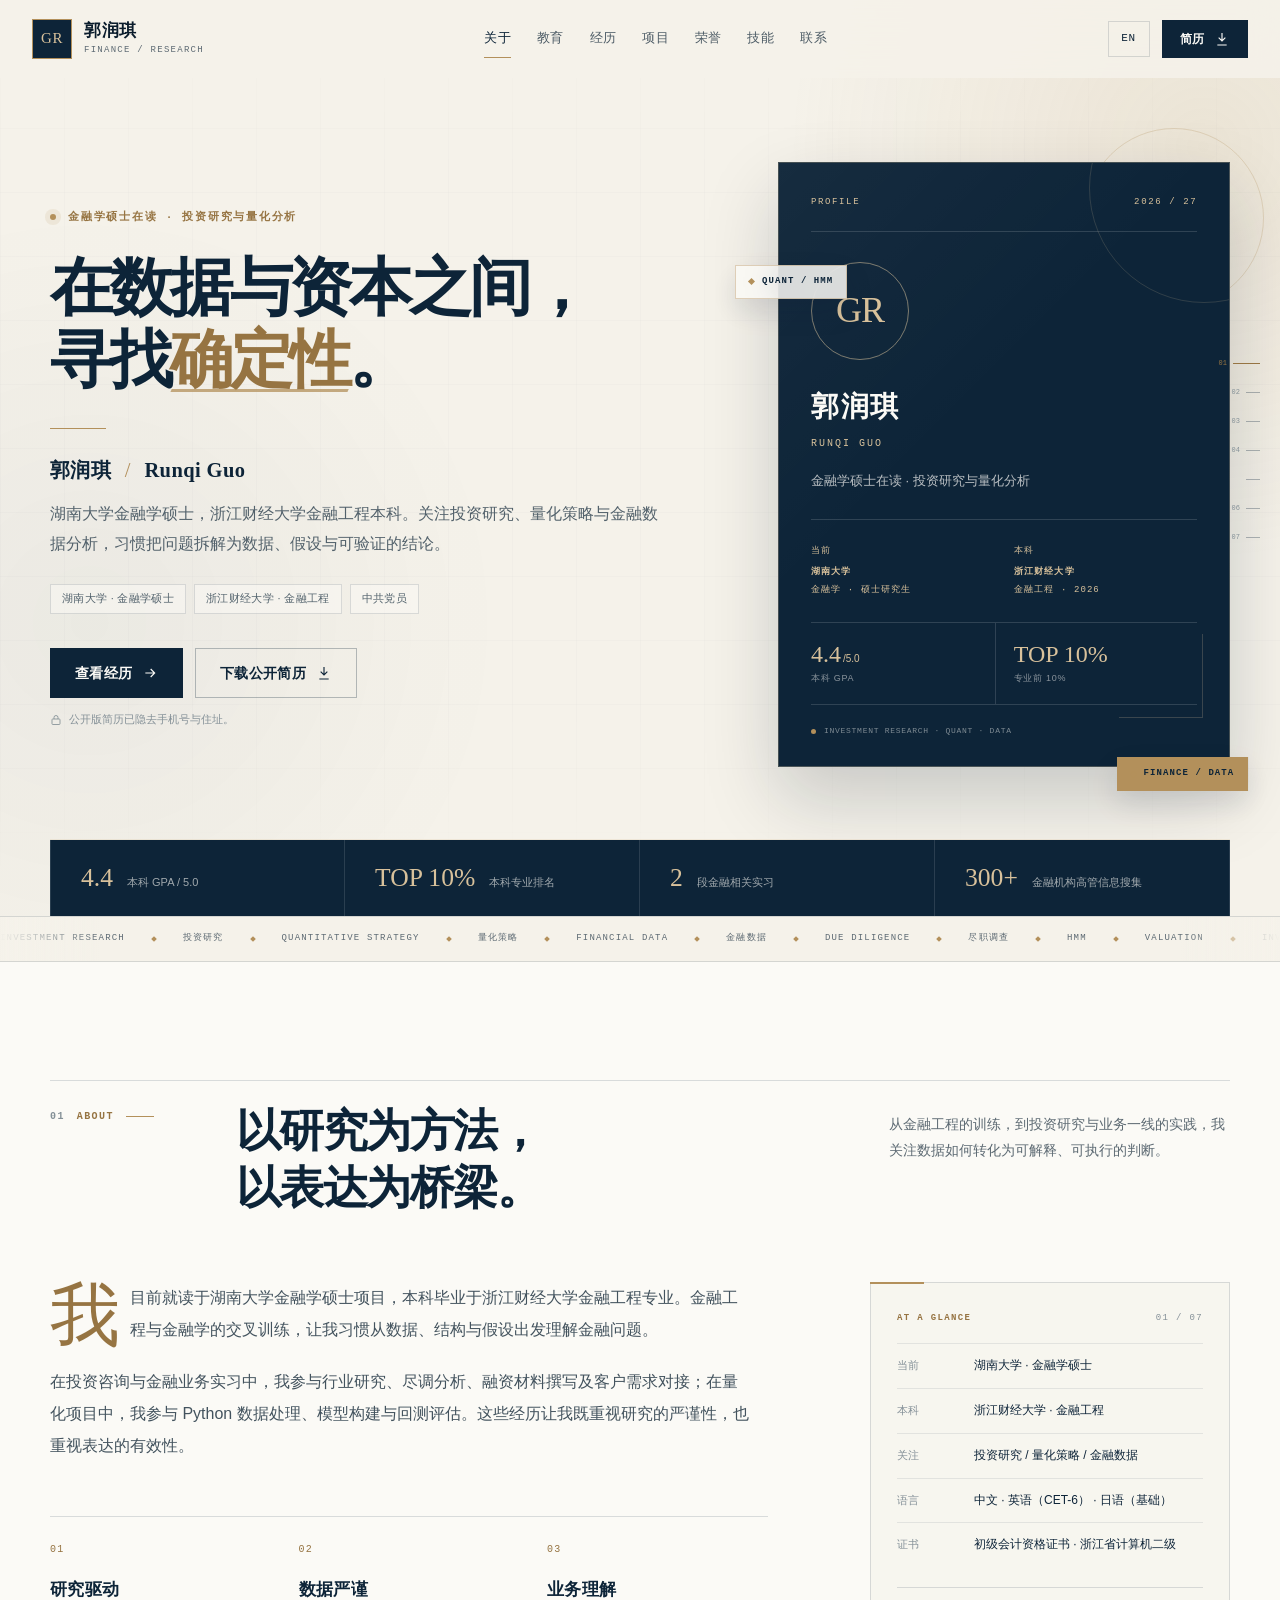
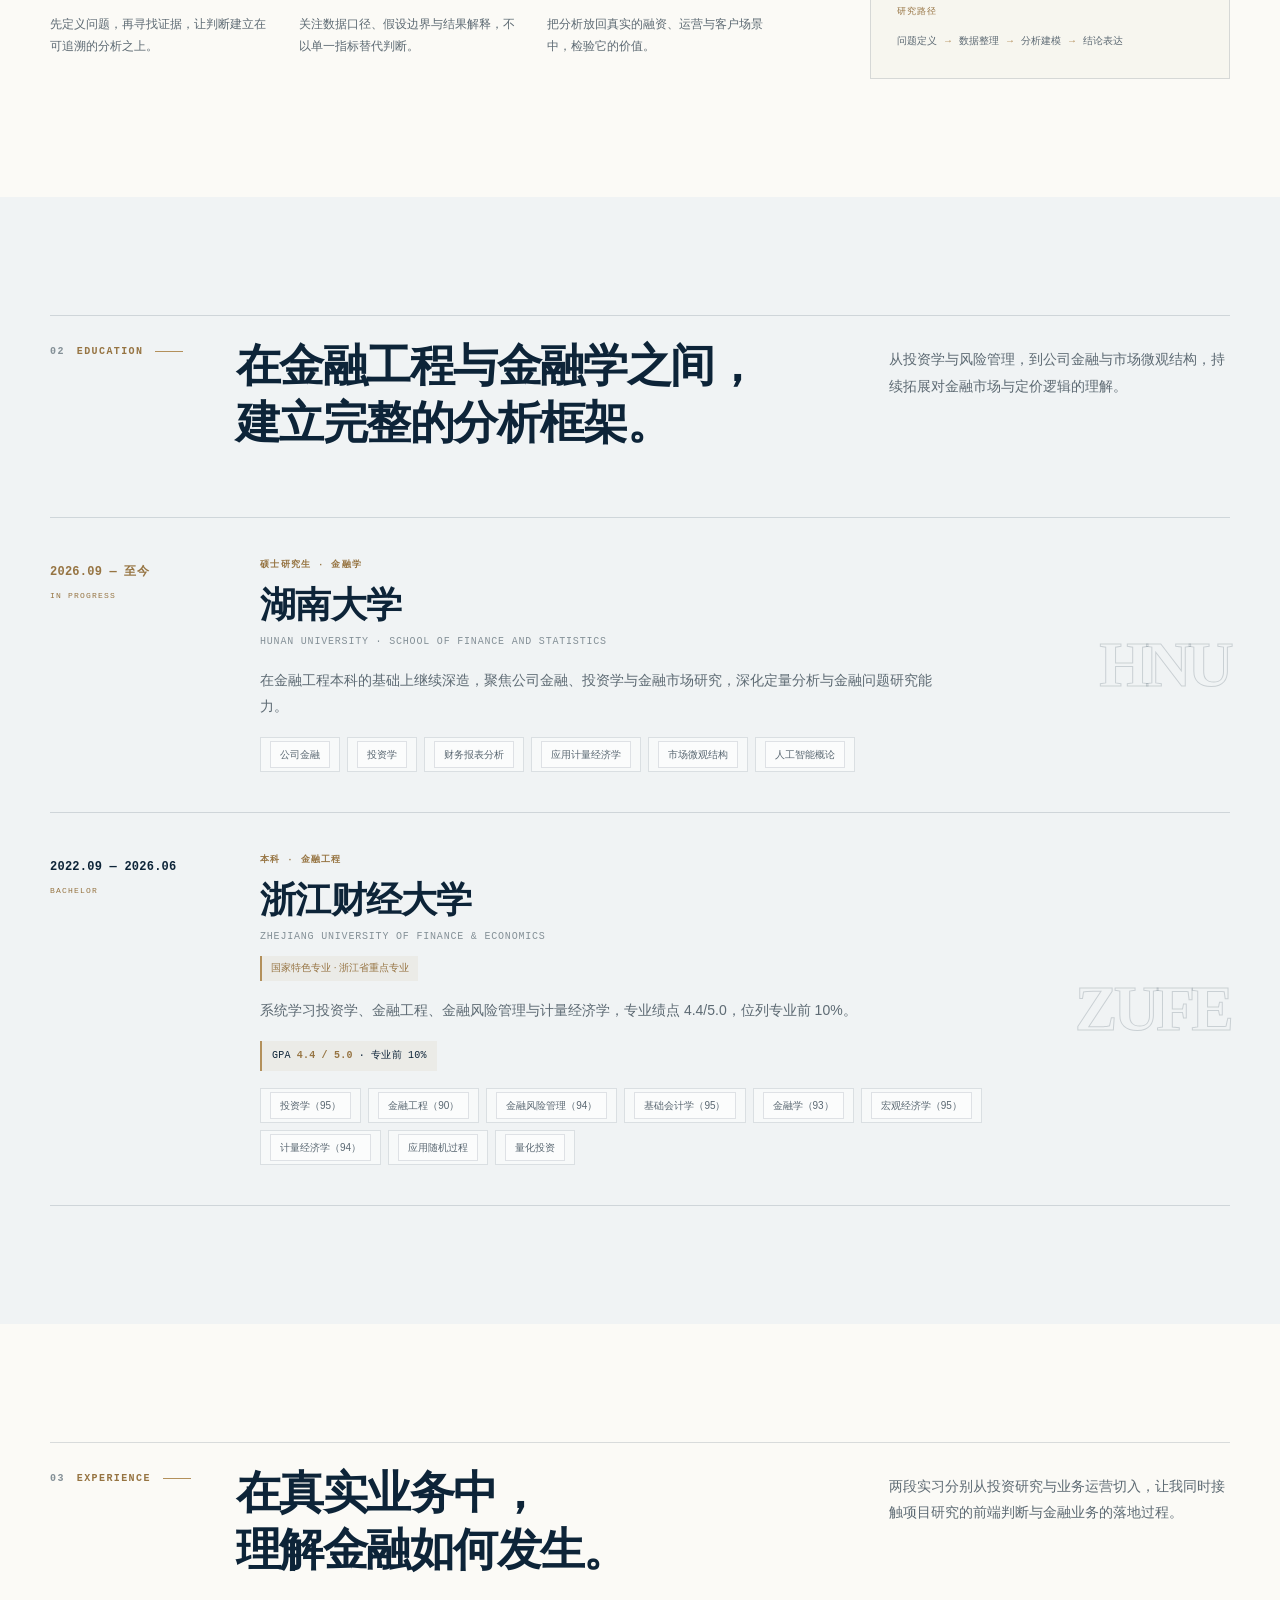
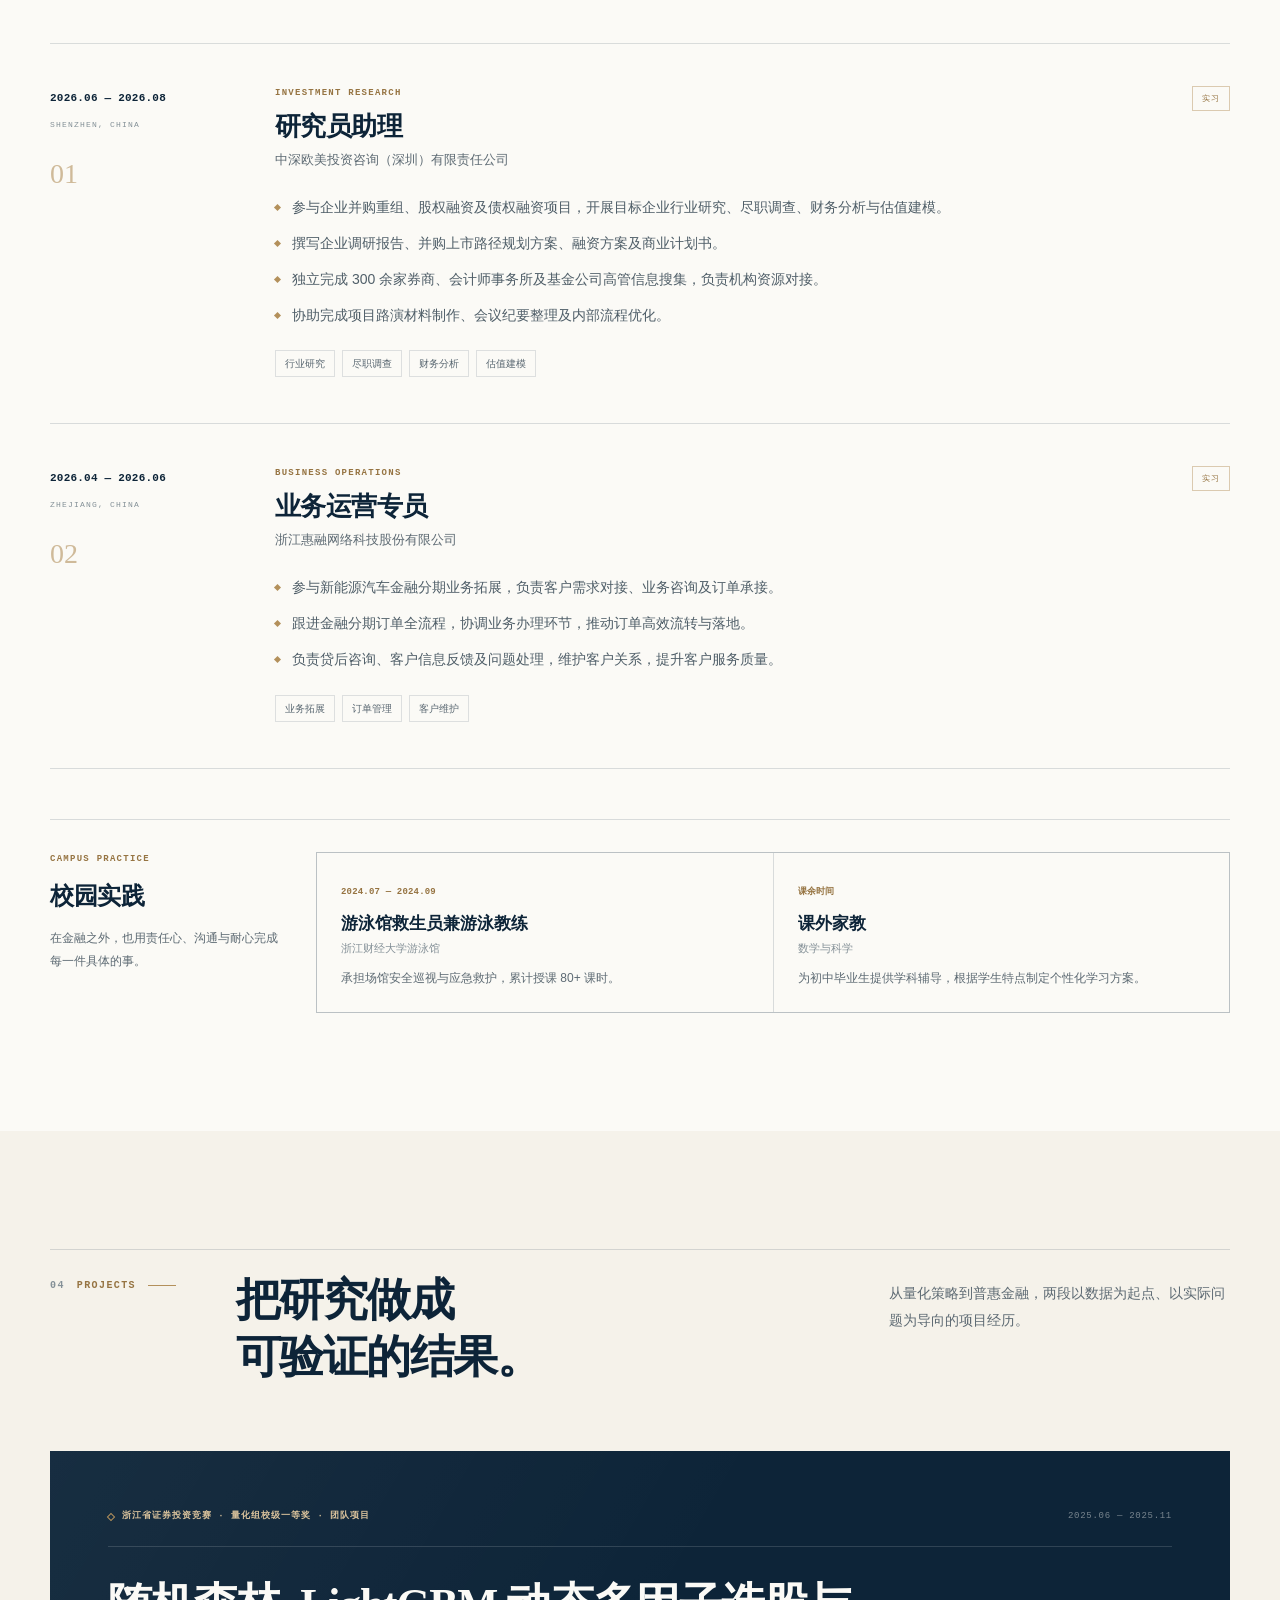
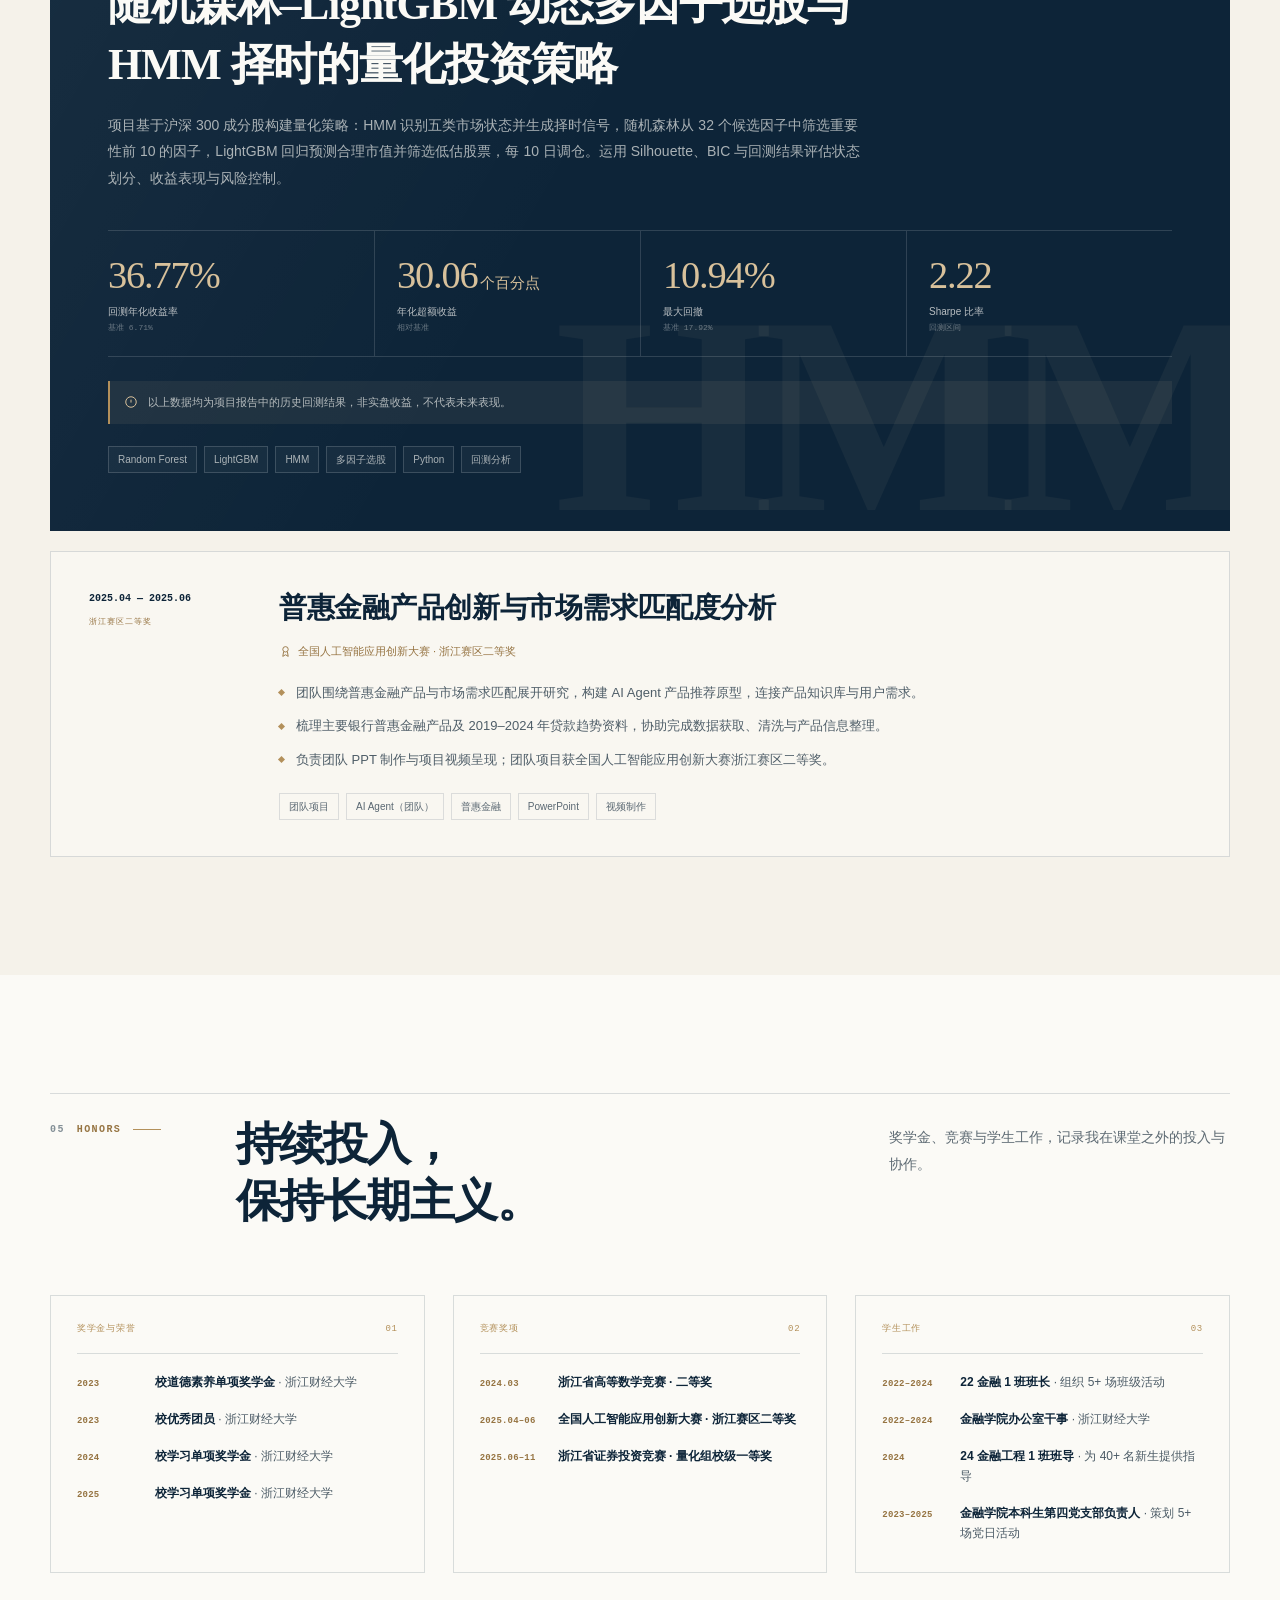
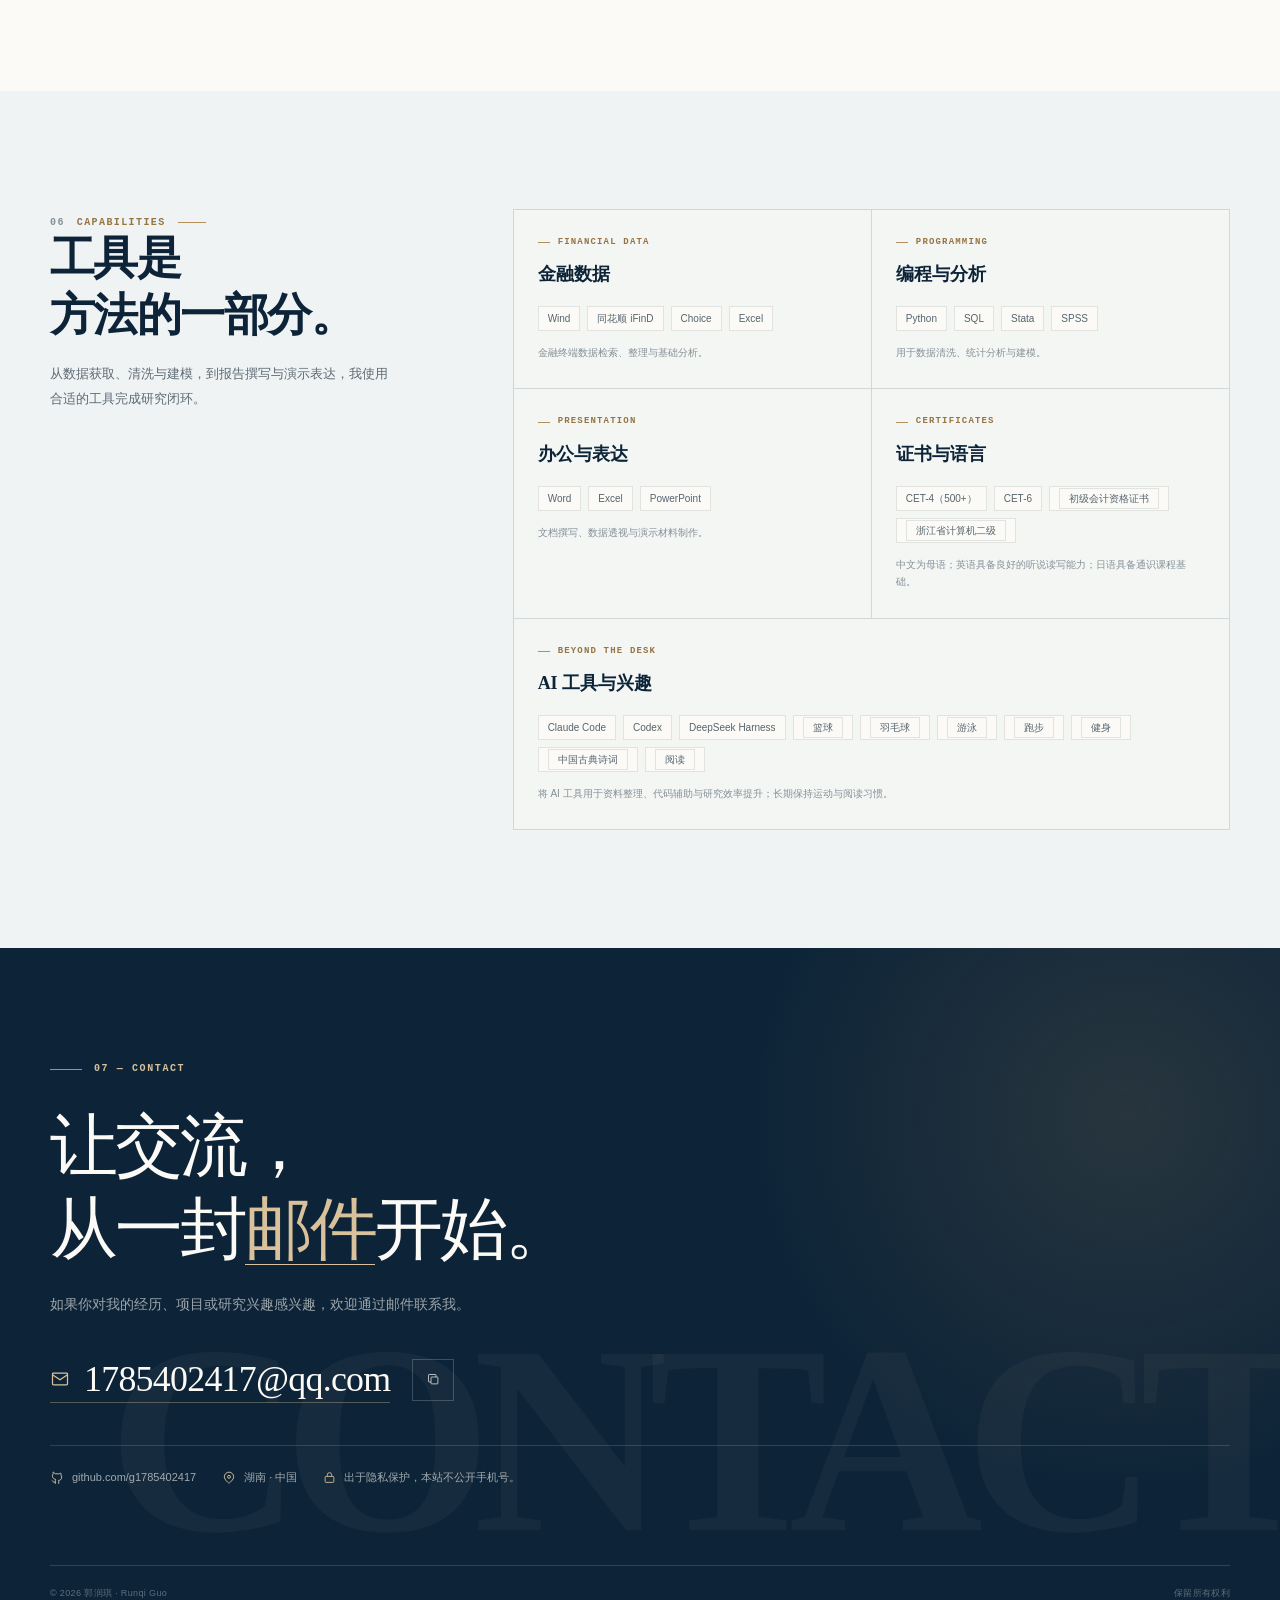
==== commit c6cbde84: "Align project details with source materials" ====
--- a/index.html
+++ b/index.html
@@ -292,8 +292,8 @@
               <span class="lang-en">I am currently pursuing a Master of Finance at Hunan University, after completing my undergraduate degree in Financial Engineering at Zhejiang University of Finance &amp; Economics. This cross-disciplinary training shaped how I approach finance: through data, structure, and testable assumptions.</span>
             </p>
             <p>
-              <span class="lang-zh">在投资咨询与金融业务实习中，我参与行业研究、尽调分析、融资材料撰写及客户需求对接；在量化项目中，我用 Python 完成数据处理、模型构建与回测评估。这些经历让我既重视研究的严谨性，也重视表达的有效性。</span>
-              <span class="lang-en">During internships in investment consulting and financial operations, I contributed to industry research, due diligence, financing materials, and client communication. In quantitative projects, I used Python for data preparation, model building, and backtesting. These experiences taught me to value both analytical rigour and clear communication.</span>
+              <span class="lang-zh">在投资咨询与金融业务实习中，我参与行业研究、尽调分析、融资材料撰写及客户需求对接；在量化项目中，我参与 Python 数据处理、模型构建与回测评估。这些经历让我既重视研究的严谨性，也重视表达的有效性。</span>
+              <span class="lang-en">During internships in investment consulting and financial operations, I contributed to industry research, due diligence, financing materials, and client communication. In quantitative projects, I contributed to Python-based data preparation, model building, and backtesting. These experiences taught me to value both analytical rigour and clear communication.</span>
             </p>
 
             <div class="principles">
@@ -588,20 +588,20 @@
           <span class="pointer-glow" aria-hidden="true"></span>
           <div class="project-top">
             <span class="project-badge">
-              <span class="lang-zh">浙江省证券投资竞赛 · 量化组校级一等奖</span>
-              <span class="lang-en">ZHEJIANG SECURITIES INVESTMENT COMPETITION · FIRST PRIZE, QUANT GROUP</span>
+              <span class="lang-zh">浙江省证券投资竞赛 · 量化组校级一等奖 · 团队项目</span>
+              <span class="lang-en">ZHEJIANG SECURITIES INVESTMENT COMPETITION · FIRST PRIZE, QUANT GROUP · TEAM PROJECT</span>
             </span>
             <time class="project-date" datetime="2025-06">2025.06 — 2025.11</time>
           </div>
 
           <h3>
-            <span class="lang-zh">动态多因子选股与 HMM 择时的<span class="nowrap">量化投资策略</span></span>
-            <span class="lang-en">Dynamic Multi-Factor Stock Selection with HMM Market Timing</span>
+            <span class="lang-zh">随机森林–LightGBM 动态多因子选股与 HMM 择时的<span class="nowrap">量化投资策略</span></span>
+            <span class="lang-en">Random Forest–LightGBM Dynamic Multi-Factor Stock Selection with HMM Market Timing</span>
           </h3>
 
           <p class="project-intro">
-            <span class="lang-zh">构建以隐马尔可夫模型识别市场状态、以多因子框架进行选股的量化策略。通过 Silhouette 系数评估市场状态划分质量，并结合鲁棒性检验与回测结果，分析策略的收益表现与风险控制能力。</span>
-            <span class="lang-en">A quantitative strategy combining hidden Markov model (HMM) market-regime detection with multi-factor stock selection. I evaluated regime quality with the Silhouette coefficient, then assessed return and risk characteristics through robustness checks and backtesting.</span>
+            <span class="lang-zh">项目基于沪深 300 成分股构建量化策略：HMM 识别五类市场状态并生成择时信号，随机森林从 32 个候选因子中筛选重要性前 10 的因子，LightGBM 回归预测合理市值并筛选低估股票，每 10 日调仓。运用 Silhouette、BIC 与回测结果评估状态划分、收益表现与风险控制。</span>
+            <span class="lang-en">A quantitative strategy on CSI 300 constituents: an HMM identifies five market regimes and generates timing signals; Random Forest screens the top 10 of 32 candidate factors; LightGBM predicts fair market value to select undervalued stocks, with rebalancing every 10 days. Silhouette scores, BIC, and backtesting were used to assess regime quality, returns, and risk control.</span>
           </p>
 
           <div class="metric-grid" aria-label="回测结果 Backtest results">
@@ -632,11 +632,13 @@
               <circle cx="12" cy="12" r="9"/>
               <path d="M12 8v5M12 16.5v.1"/>
             </svg>
-            <span class="lang-zh">以上数据均为 2025 年回测区间结果，非实盘收益，不代表未来表现。</span>
-            <span class="lang-en">All figures are backtested results from the 2025 test period. They are not live trading returns and do not indicate future performance.</span>
+            <span class="lang-zh">以上数据均为项目报告中的历史回测结果，非实盘收益，不代表未来表现。</span>
+            <span class="lang-en">All figures are historical backtest results from the project report. They are not live trading returns and do not indicate future performance.</span>
           </p>
 
           <div class="tag-row">
+            <span class="tag">Random Forest</span>
+            <span class="tag">LightGBM</span>
             <span class="tag">HMM</span>
             <span class="tag"><span class="lang-zh">多因子选股</span><span class="lang-en">Multi-factor selection</span></span>
             <span class="tag">Python</span>
@@ -664,23 +666,24 @@
             </div>
             <ul class="detail-list">
               <li>
-                <span class="lang-zh">调研浦发银行、广州银行、杭州银行、建设银行等多家机构的普惠金融产品，完成产品信息整理及贷款期限、余额等指标分类统计。</span>
-                <span class="lang-en">Researched inclusive-finance products from SPD Bank, Bank of Guangzhou, Bank of Hangzhou, China Construction Bank, and others; organised product information and classified metrics such as loan tenor and balance.</span>
-              </li>
-              <li>
-                <span class="lang-zh">运用 Python 完成数据清洗与知识库构建，结合趋势分析和文本挖掘识别普惠金融供需错配问题。</span>
-                <span class="lang-en">Used Python for data cleaning and knowledge-base construction, combining trend analysis and text mining to identify supply-demand mismatches.</span>
-              </li>
-              <li>
-                <span class="lang-zh">参与设计多维指标驱动的智能产品推荐 Agent，获全国人工智能应用创新大赛浙江赛区二等奖。</span>
-                <span class="lang-en">Contributed to the design of a multi-indicator product recommendation agent; the project received a provincial second prize.</span>
+                <span class="lang-zh">团队围绕普惠金融产品与市场需求匹配展开研究，构建 AI Agent 产品推荐原型，连接产品知识库与用户需求。</span>
+                <span class="lang-en">The team studied how inclusive-finance products match market demand and built an AI-agent prototype that connects a product knowledge base with user needs.</span>
+              </li>
+              <li>
+                <span class="lang-zh">梳理主要银行普惠金融产品及 2019–2024 年贷款趋势资料，协助完成数据获取、清洗与产品信息整理。</span>
+                <span class="lang-en">Reviewed major banks' inclusive-finance products and 2019–2024 lending trends; assisted with data acquisition, cleaning, and product information organisation.</span>
+              </li>
+              <li>
+                <span class="lang-zh">负责团队 PPT 制作与项目视频呈现；团队项目获全国人工智能应用创新大赛浙江赛区二等奖。</span>
+                <span class="lang-en">Produced the team presentation and project video; the project won a provincial second prize in the National AI Application Innovation Competition.</span>
               </li>
             </ul>
             <div class="tag-row">
-              <span class="tag">Python</span>
-              <span class="tag"><span class="lang-zh">文本挖掘</span><span class="lang-en">Text Mining</span></span>
-              <span class="tag"><span class="lang-zh">知识库</span><span class="lang-en">Knowledge Base</span></span>
-              <span class="tag"><span class="lang-zh">智能推荐 Agent</span><span class="lang-en">Recommendation Agent</span></span>
+              <span class="tag"><span class="lang-zh">团队项目</span><span class="lang-en">Team project</span></span>
+              <span class="tag"><span class="lang-zh">AI Agent（团队）</span><span class="lang-en">AI Agent (team)</span></span>
+              <span class="tag"><span class="lang-zh">普惠金融</span><span class="lang-en">Inclusive finance</span></span>
+              <span class="tag">PowerPoint</span>
+              <span class="tag"><span class="lang-zh">视频制作</span><span class="lang-en">Video production</span></span>
             </div>
           </div>
         </article>
--- a/assets/css/styles.css
+++ b/assets/css/styles.css
@@ -1495,6 +1495,7 @@
   font-weight: 500;
   letter-spacing: -0.03em;
   line-height: 1.15;
+  white-space: nowrap;
 }
 
 .metric-value > .metric-unit {
@@ -1503,6 +1504,7 @@
   font-size: 0.38em;
   font-weight: 400;
   letter-spacing: 0;
+  white-space: nowrap;
 }
 
 .nowrap {
@@ -2577,6 +2579,10 @@
 
   .hero-title {
     font-size: 2.05rem;
+  }
+
+  .metric-value {
+    font-size: 1.7rem;
   }
 
   .hero-tag {
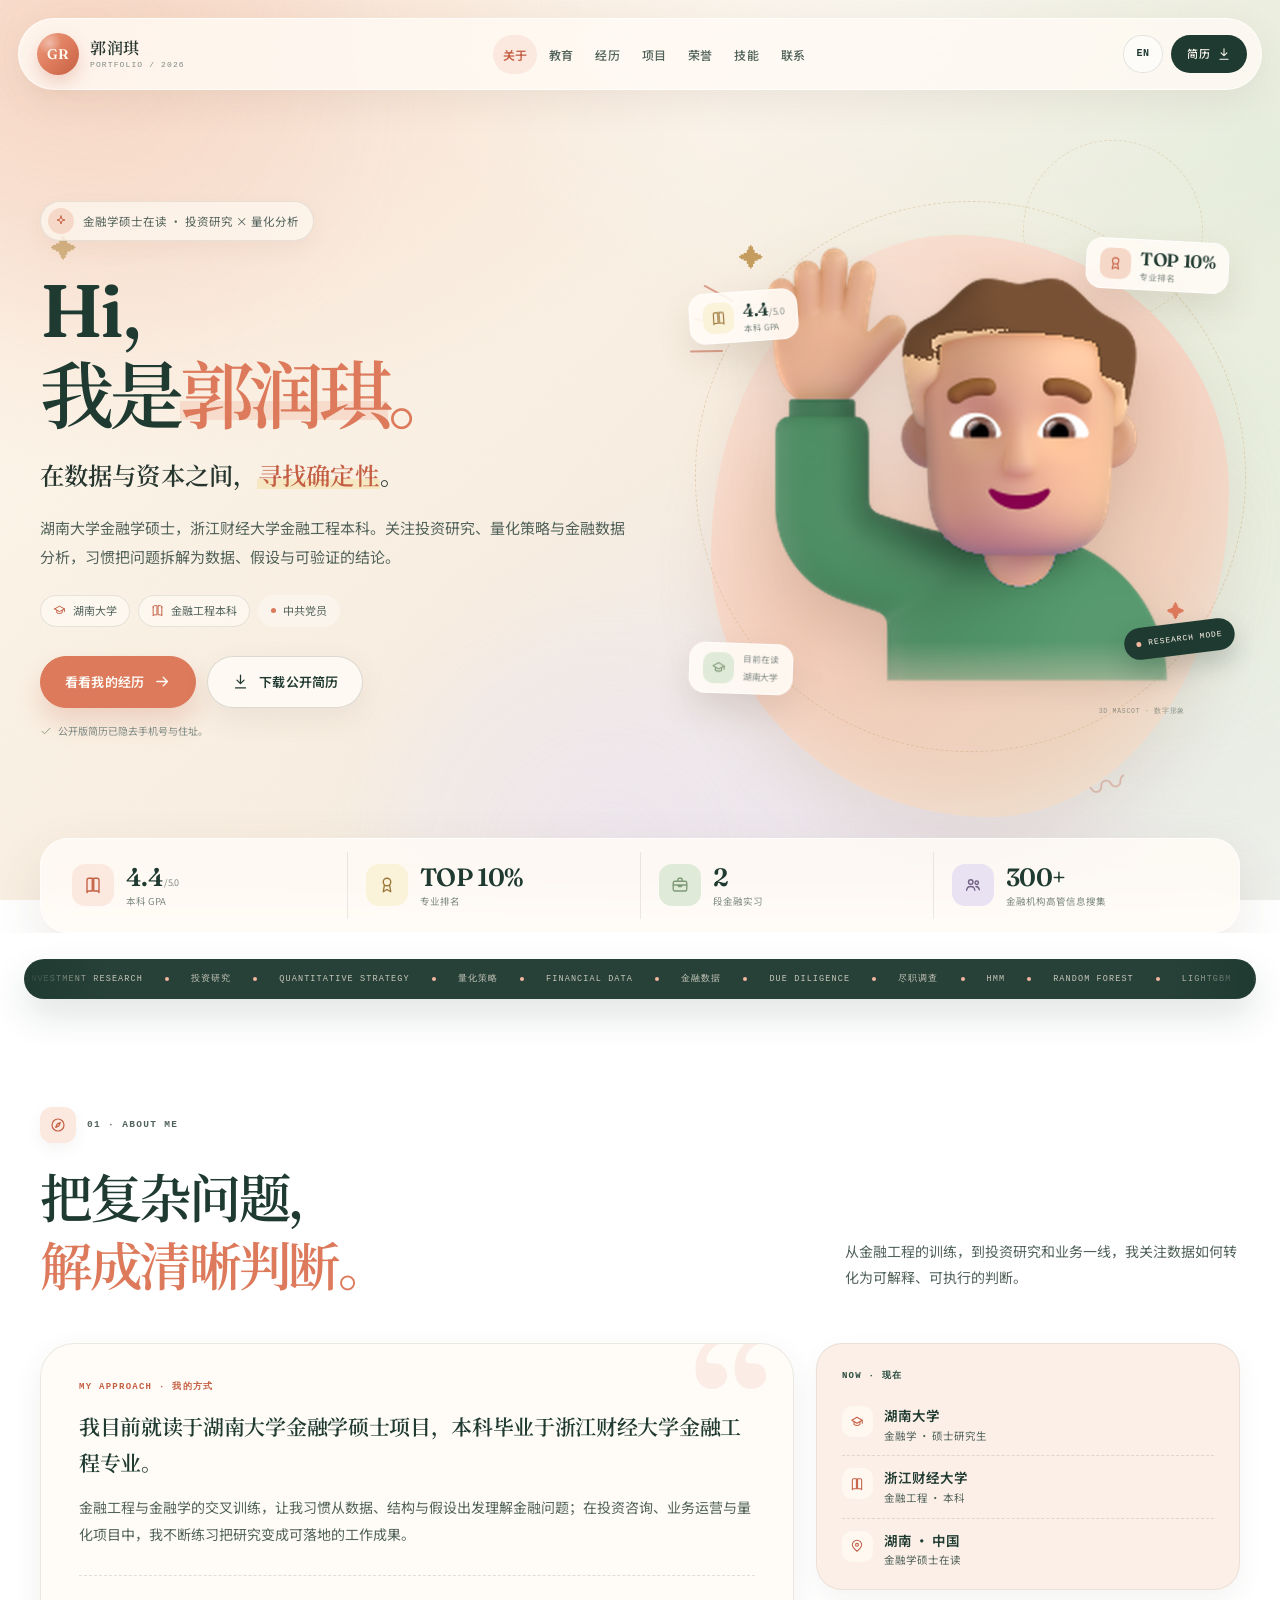
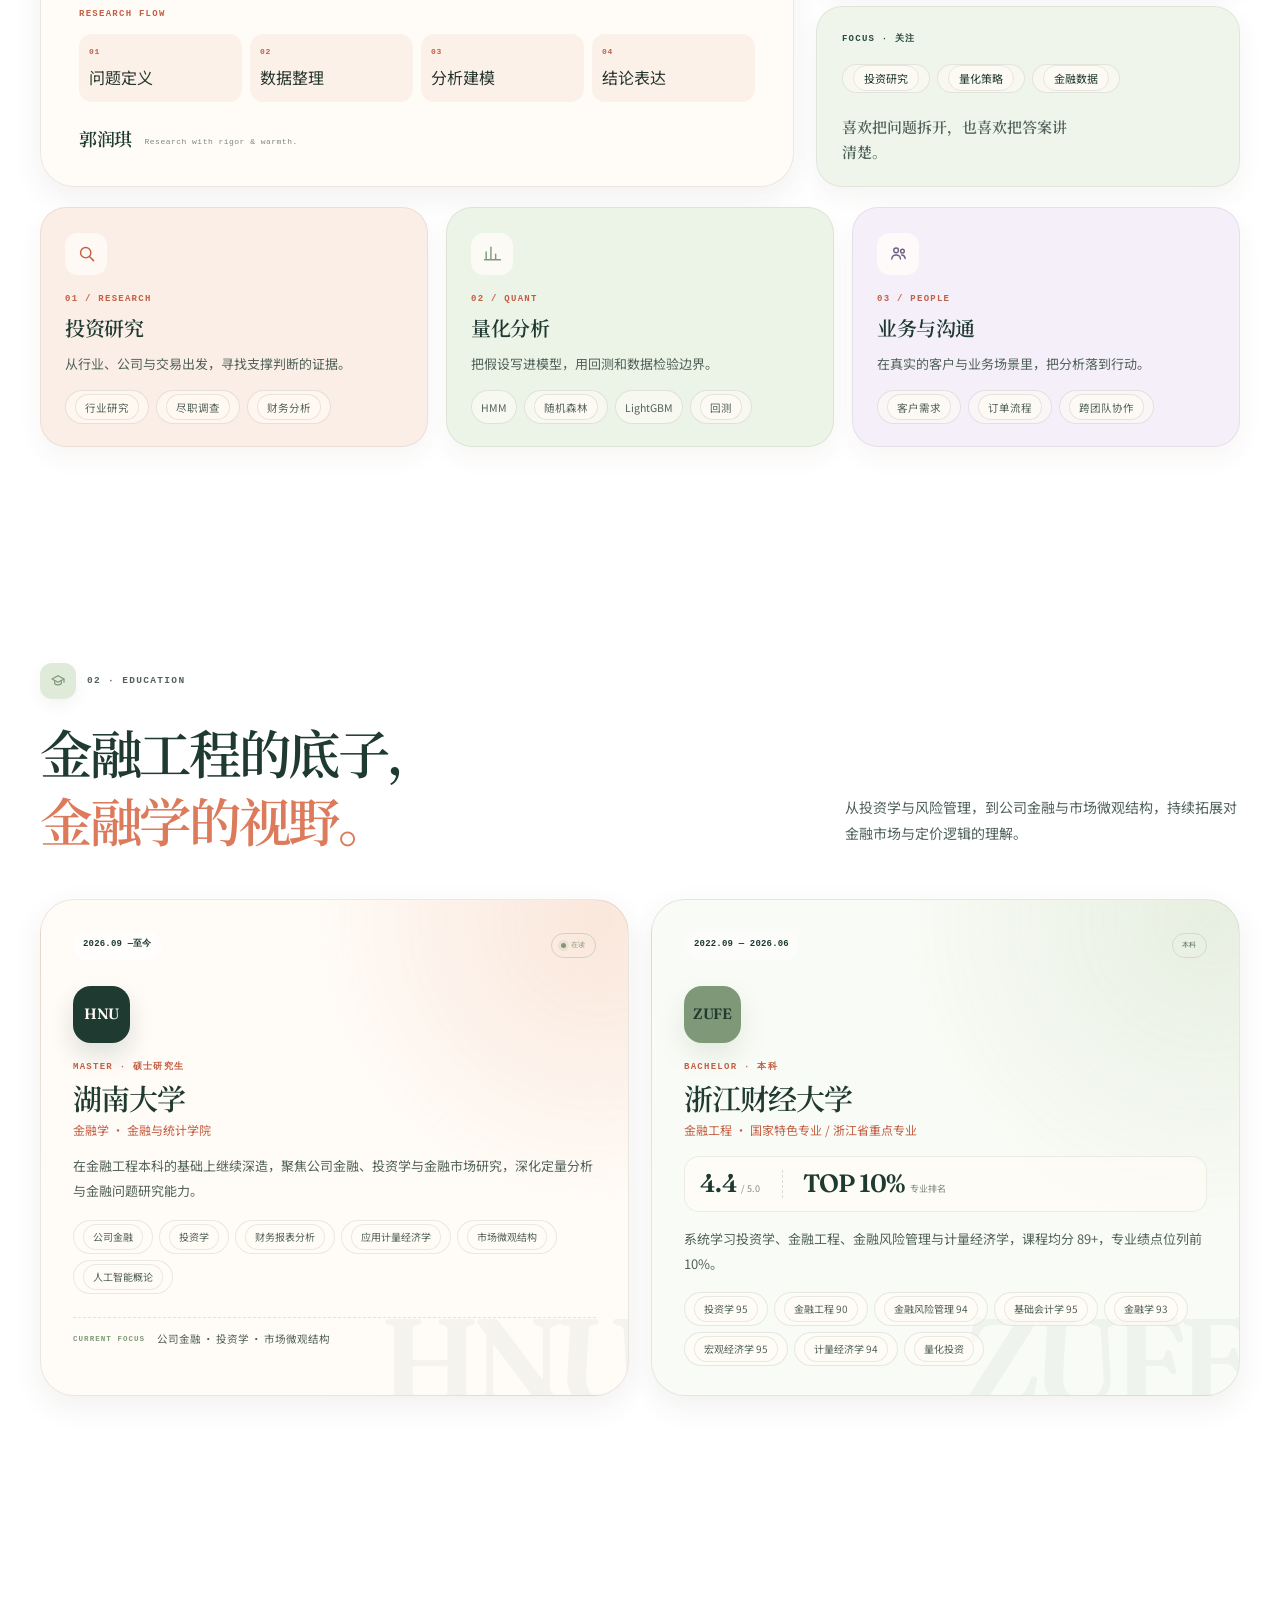
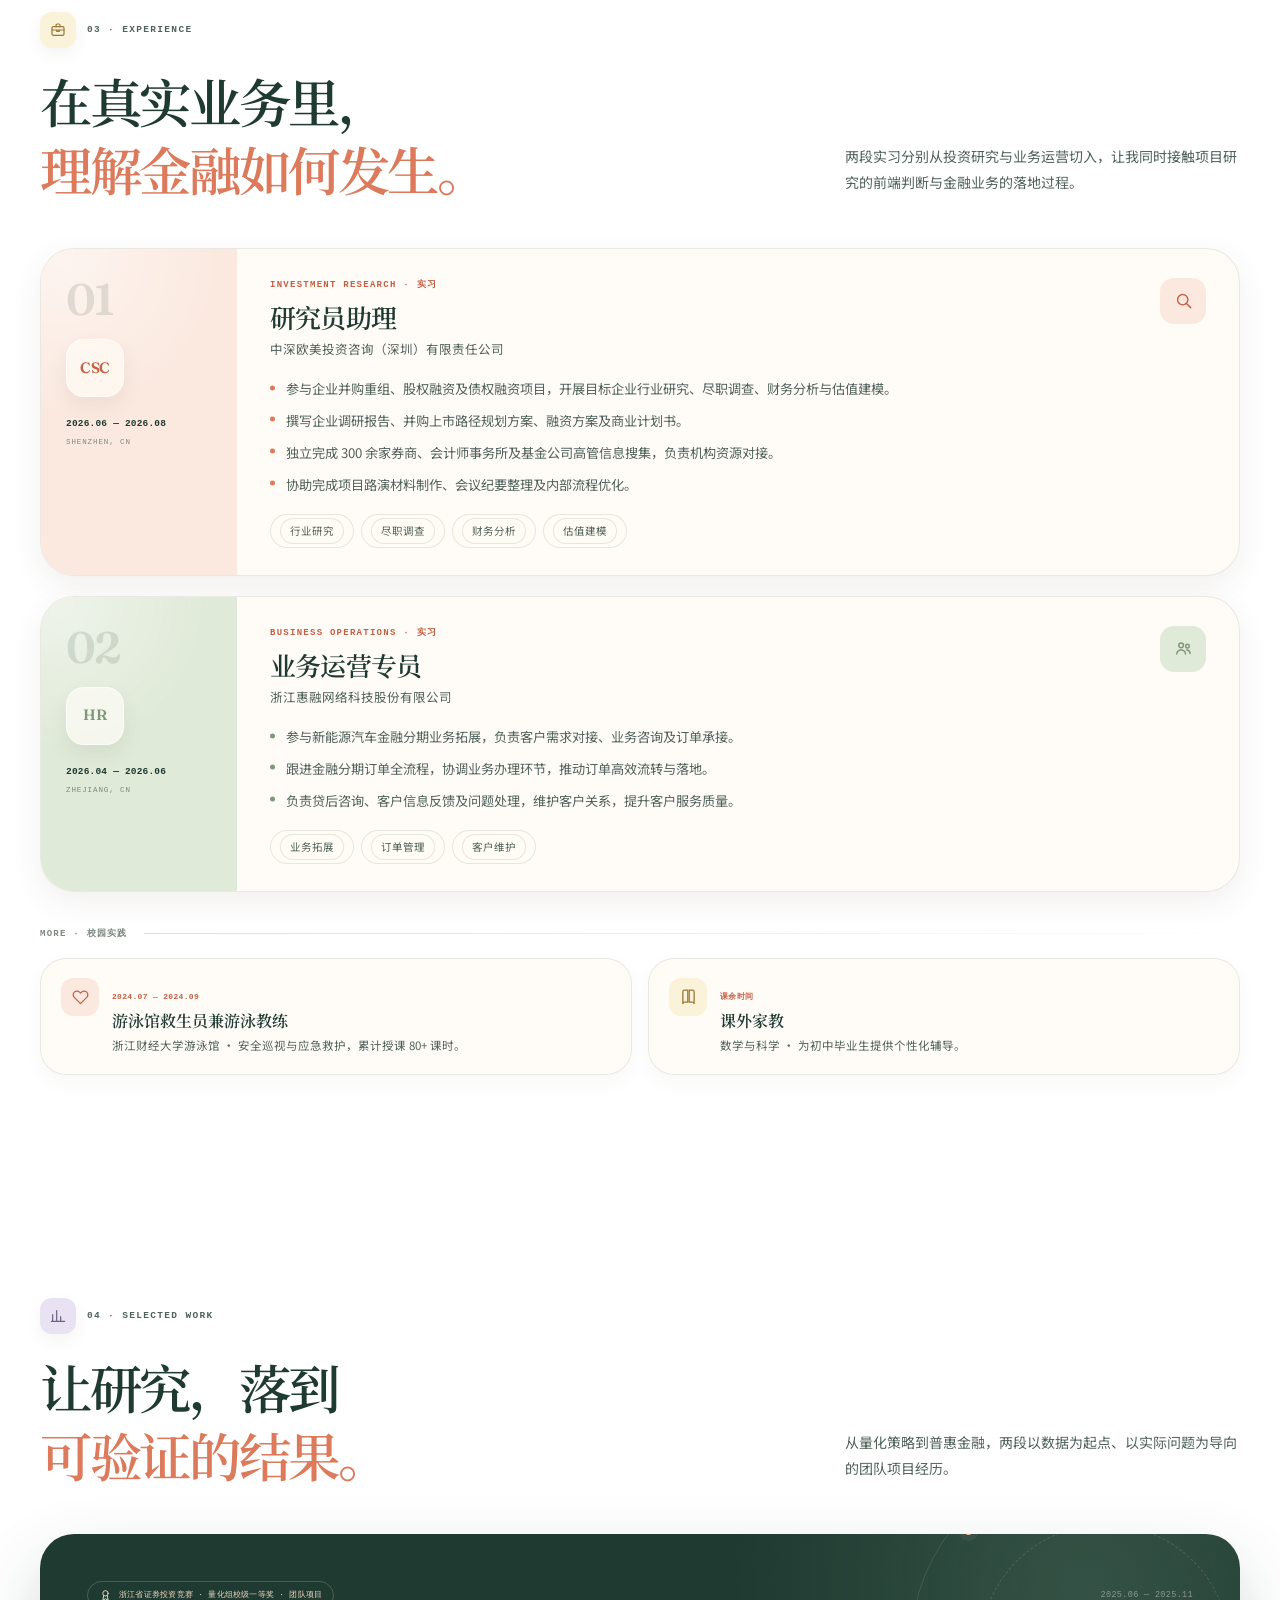
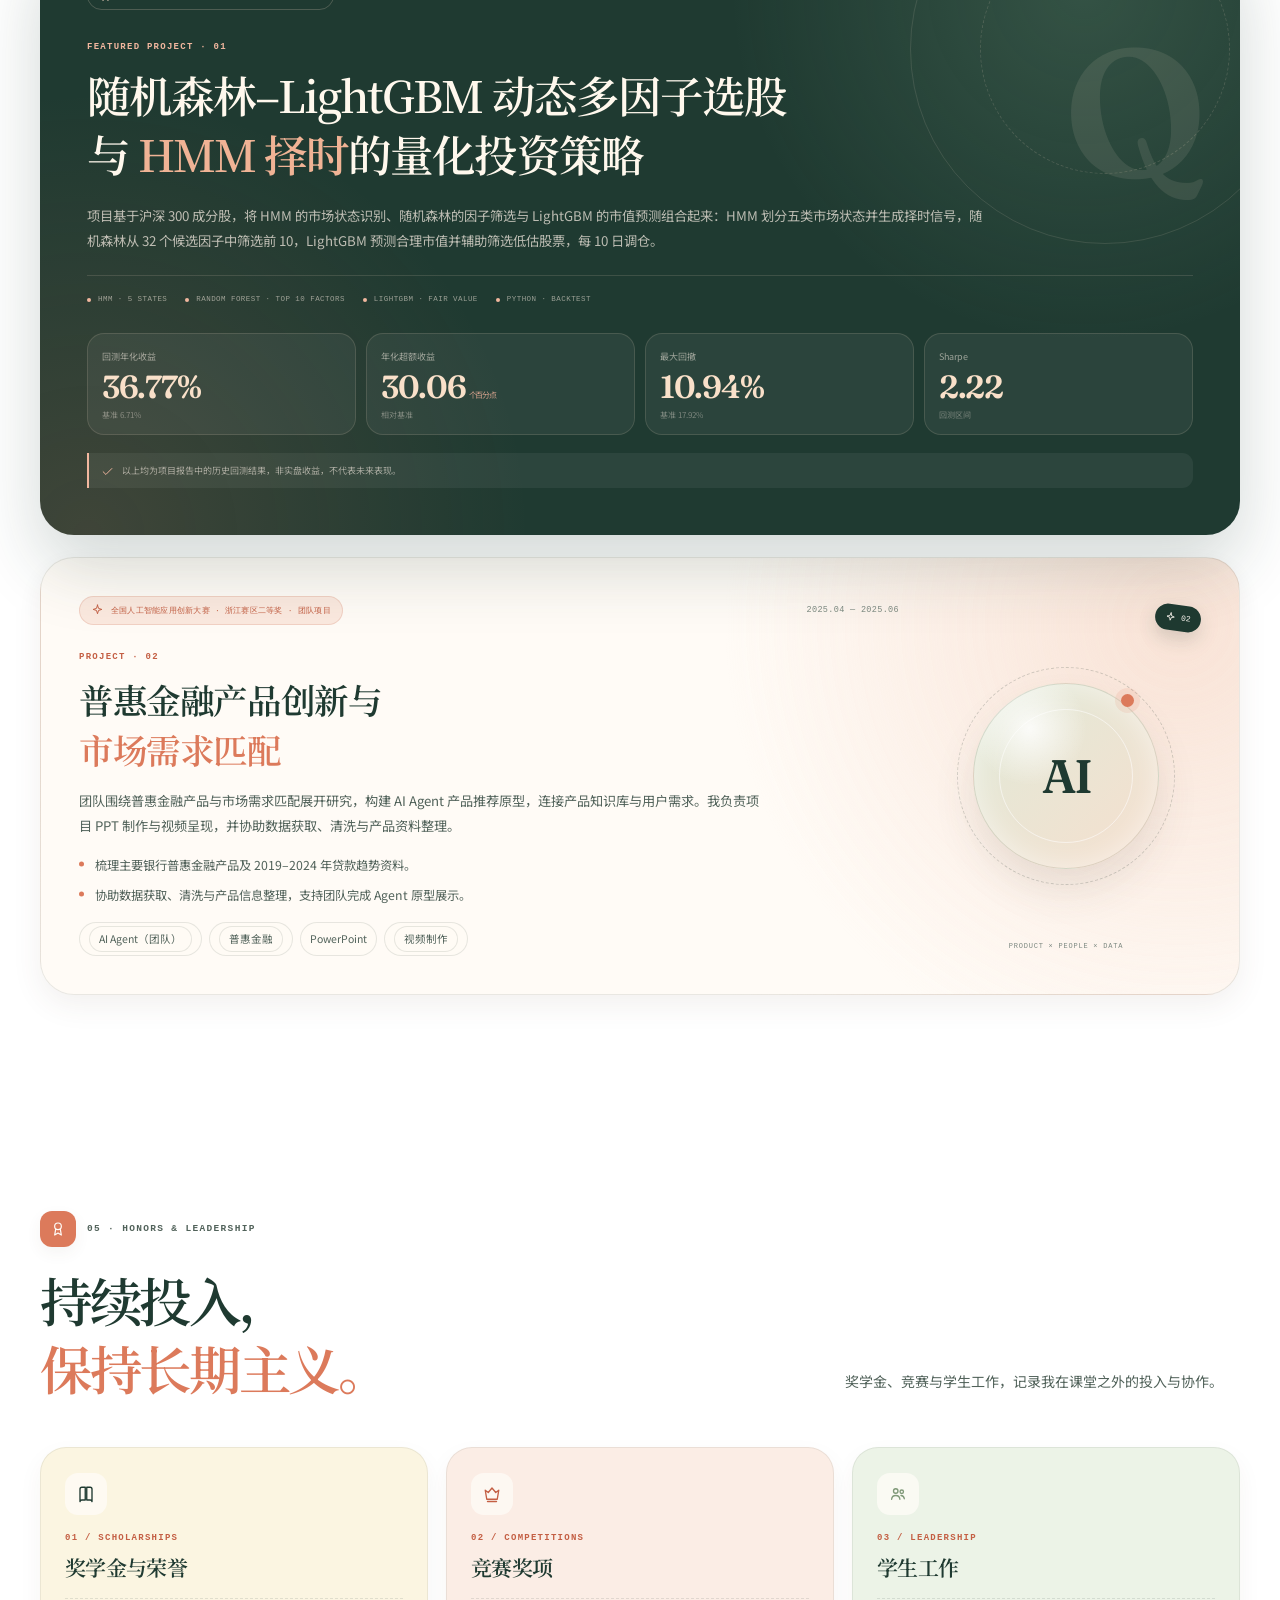
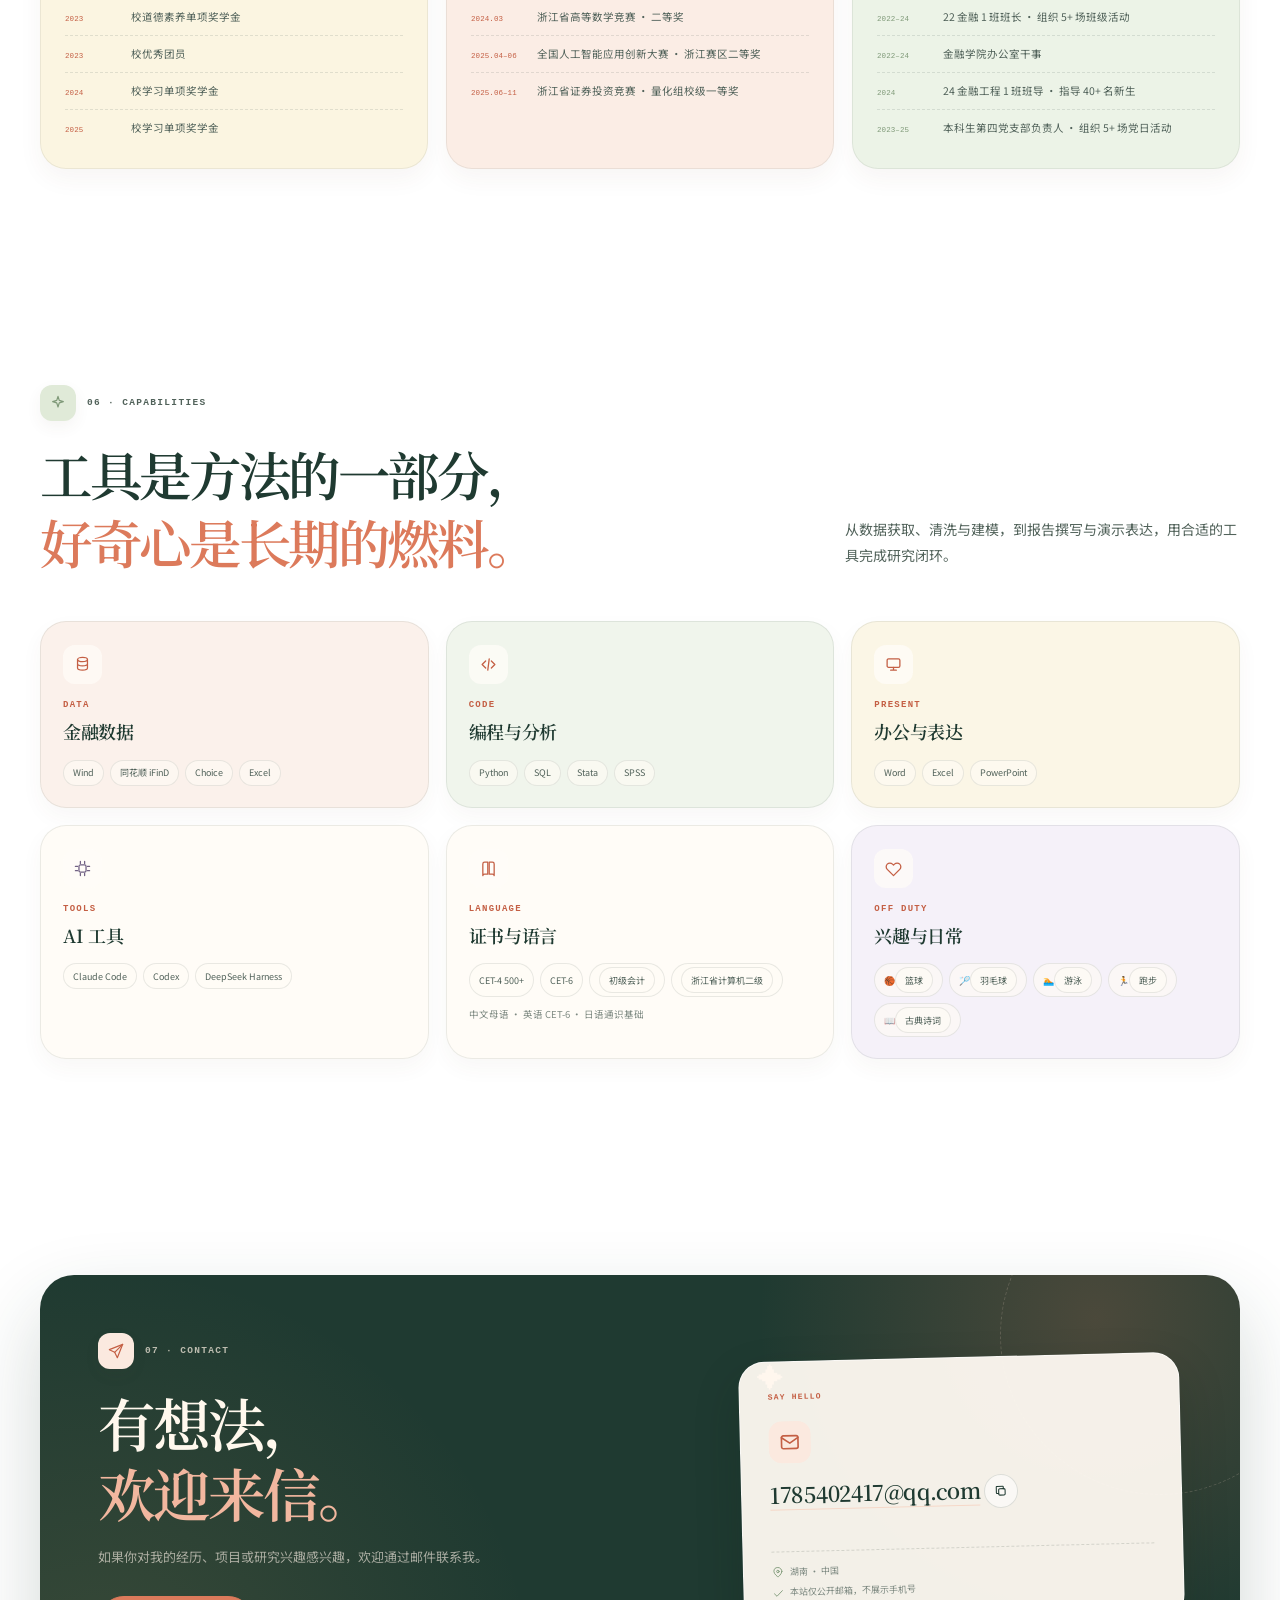
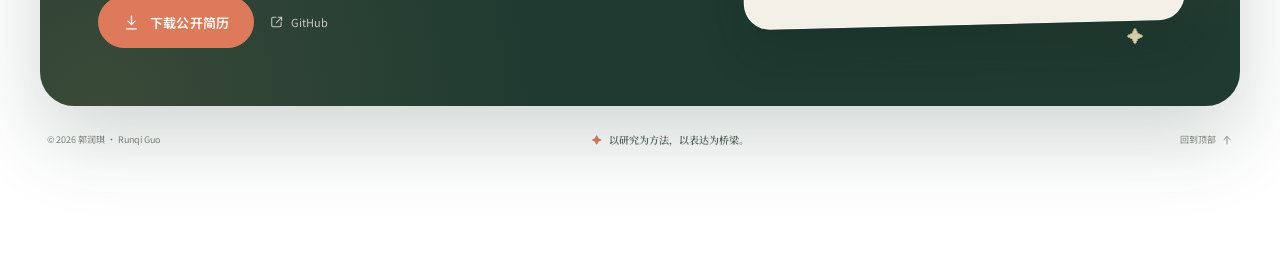
==== commit 05156674: "Redesign portfolio with warm visual system and 3D mascot" ====
--- a/index.html
+++ b/index.html
@@ -1,959 +1,724 @@
-<!DOCTYPE html>
-<html lang="zh-CN" data-lang="zh">
-<head>
-  <meta charset="UTF-8">
-  <meta name="viewport" content="width=device-width, initial-scale=1.0">
-  <script>
-    (function () {
-      try {
-        if (localStorage.getItem("runqi-portfolio-lang") === "en") {
-          document.documentElement.lang = "en";
-          document.documentElement.dataset.lang = "en";
-        }
-      } catch (error) {}
-    })();
-  </script>
-  <title>郭润琪｜金融学硕士 · 投资研究与量化分析</title>
-  <meta name="description" content="郭润琪的个人作品集：湖南大学金融学硕士在读，浙江财经大学金融工程本科。关注投资研究、量化策略与金融数据分析。">
-  <meta name="author" content="郭润琪">
-  <meta name="theme-color" content="#0d2438">
-  <meta name="robots" content="index, follow">
-  <link rel="canonical" href="https://g1785402417.github.io/">
-  <link rel="icon" href="assets/favicon.svg" type="image/svg+xml">
-  <link rel="stylesheet" href="assets/css/styles.css">
-
-  <meta property="og:type" content="website">
-  <meta property="og:locale" content="zh_CN">
-  <meta property="og:locale:alternate" content="en_US">
-  <meta property="og:site_name" content="郭润琪 · Runqi Guo">
-  <meta property="og:title" content="郭润琪｜金融学硕士 · 投资研究与量化分析">
-  <meta property="og:description" content="湖南大学金融学硕士在读，浙江财经大学金融工程本科。关注投资研究、量化策略与金融数据分析。">
-  <meta property="og:url" content="https://g1785402417.github.io/">
-  <meta name="twitter:card" content="summary">
-  <meta name="twitter:title" content="郭润琪｜金融学硕士 · 投资研究与量化分析">
-  <meta name="twitter:description" content="湖南大学金融学硕士在读，浙江财经大学金融工程本科。关注投资研究、量化策略与金融数据分析。">
-
-  <script defer src="assets/js/main.js"></script>
-
-  <script type="application/ld+json">
-    {
-      "@context": "https://schema.org",
-      "@type": "Person",
-      "name": "郭润琪",
-      "alternateName": "Runqi Guo",
-      "email": "mailto:1785402417@qq.com",
-      "url": "https://g1785402417.github.io/",
-      "alumniOf": [
-        {
-          "@type": "CollegeOrUniversity",
-          "name": "浙江财经大学"
-        },
-        {
-          "@type": "CollegeOrUniversity",
-          "name": "湖南大学"
-        }
-      ],
-      "knowsAbout": [
-        "投资研究",
-        "量化分析",
-        "金融工程",
-        "金融数据分析"
-      ],
-      "sameAs": [
-        "https://github.com/g1785402417"
-      ]
-    }
-  </script>
-</head>
-<body>
-  <a class="skip-link" href="#main">
-    <span class="lang-zh">跳到主要内容</span>
-    <span class="lang-en">Skip to main content</span>
-  </a>
-
-  <div class="scroll-progress" aria-hidden="true"></div>
-
-  <header class="site-header" data-site-header>
-    <div class="nav-shell container-wide">
-      <a class="brand" href="#top" aria-label="郭润琪 · Runqi Guo">
-        <span class="brand-mark" aria-hidden="true">GR</span>
-        <span class="brand-type">
-          <strong>
-            <span class="lang-zh">郭润琪</span>
-            <span class="lang-en">Runqi Guo</span>
-          </strong>
-          <small>FINANCE / RESEARCH</small>
-        </span>
-      </a>
-
-      <nav class="primary-nav" id="primary-nav" data-primary-nav aria-label="主导航 Primary navigation">
-        <a href="#about" data-nav-link><span class="lang-zh">关于</span><span class="lang-en">About</span></a>
-        <a href="#education" data-nav-link><span class="lang-zh">教育</span><span class="lang-en">Education</span></a>
-        <a href="#experience" data-nav-link><span class="lang-zh">经历</span><span class="lang-en">Experience</span></a>
-        <a href="#projects" data-nav-link><span class="lang-zh">项目</span><span class="lang-en">Projects</span></a>
-        <a href="#honors" data-nav-link><span class="lang-zh">荣誉</span><span class="lang-en">Honors</span></a>
-        <a href="#skills" data-nav-link><span class="lang-zh">技能</span><span class="lang-en">Skills</span></a>
-        <a href="#contact" data-nav-link><span class="lang-zh">联系</span><span class="lang-en">Contact</span></a>
-      </nav>
-
-      <div class="nav-utilities">
-        <button class="lang-switch" type="button" data-lang-toggle aria-label="Switch to English">
-          <span data-lang-label>EN</span>
-        </button>
-        <a class="btn btn-small nav-cv" href="assets/resume/Guo_Runqi_Public_CV.pdf" download="Guo_Runqi_Public_CV.pdf" aria-label="下载郭润琪公开简历 PDF / Download public CV">
-          <span class="cv-text"><span class="lang-zh">简历</span><span class="lang-en">CV</span></span>
-          <svg viewBox="0 0 24 24" fill="none" stroke="currentColor" stroke-width="1.7" aria-hidden="true">
-            <path d="M12 3v12M7 10l5 5 5-5M5 21h14"/>
-          </svg>
-        </a>
-        <button class="menu-toggle" type="button" data-menu-toggle aria-expanded="false" aria-controls="primary-nav" aria-label="打开导航菜单">
-          <span></span>
-          <span></span>
-        </button>
-      </div>
-    </div>
-  </header>
-
-  <main id="main">
-    <section class="hero" id="top">
-      <div class="hero-grid container">
-        <div class="hero-copy">
-          <p class="eyebrow">
-            <span class="eyebrow-dot" aria-hidden="true"></span>
-            <span class="lang-zh">金融学硕士在读 · 投资研究与量化分析</span>
-            <span class="lang-en">M.Sc. in Finance · Investment Research &amp; Quantitative Analysis</span>
-          </p>
-
-          <h1 class="hero-title">
-            <span class="lang-zh">在数据与资本之间，<br>寻找<span class="accent">确定性</span>。</span>
-            <span class="lang-en">Between data<br>and capital,<br>seeking <span class="accent">clarity</span>.</span>
-          </h1>
-
-          <div class="hero-rule" aria-hidden="true"></div>
-
-          <p class="hero-name">郭润琪 <span aria-hidden="true">/</span> Runqi Guo</p>
-
-          <p class="hero-intro">
-            <span class="lang-zh">湖南大学金融学硕士，浙江财经大学金融工程本科。关注投资研究、量化策略与金融数据分析，习惯把问题拆解为数据、假设与可验证的结论。</span>
-            <span class="lang-en">A Master of Finance student at Hunan University and a Financial Engineering graduate from Zhejiang University of Finance &amp; Economics. My focus spans investment research, quantitative strategy, and financial data analysis.</span>
-          </p>
-
-          <div class="hero-tags" aria-label="教育背景 Education">
-            <span class="hero-tag"><span class="lang-zh">湖南大学 · 金融学硕士</span><span class="lang-en">Hunan University · M.Sc. Finance</span></span>
-            <span class="hero-tag"><span class="lang-zh">浙江财经大学 · 金融工程</span><span class="lang-en">ZUFE · Financial Engineering</span></span>
-            <span class="hero-tag"><span class="lang-zh">中共党员</span><span class="lang-en">CPC Member</span></span>
-          </div>
-
-          <div class="hero-actions">
-            <a class="btn btn-primary" href="#experience">
-              <span class="lang-zh">查看经历</span>
-              <span class="lang-en">Explore experience</span>
-              <svg viewBox="0 0 24 24" fill="none" stroke="currentColor" stroke-width="1.7" aria-hidden="true">
-                <path d="M5 12h14M13 6l6 6-6 6"/>
-              </svg>
-            </a>
-            <a class="btn btn-secondary" href="assets/resume/Guo_Runqi_Public_CV.pdf" download="Guo_Runqi_Public_CV.pdf">
-              <span class="lang-zh">下载公开简历</span>
-              <span class="lang-en">Download public CV</span>
-              <svg viewBox="0 0 24 24" fill="none" stroke="currentColor" stroke-width="1.7" aria-hidden="true">
-                <path d="M12 3v12M7 10l5 5 5-5M5 21h14"/>
-              </svg>
-            </a>
-          </div>
-
-          <p class="cv-privacy-note">
-            <svg viewBox="0 0 24 24" fill="none" stroke="currentColor" stroke-width="1.7" aria-hidden="true">
-              <rect x="4" y="10" width="16" height="11" rx="1.5"/>
-              <path d="M8 10V7a4 4 0 0 1 8 0v3"/>
-            </svg>
-            <span class="lang-zh">公开版简历已隐去手机号与住址。</span>
-            <span class="lang-en">The public CV omits phone number and address.</span>
-          </p>
-        </div>
-
-        <div class="profile-stage">
-          <span class="float-chip chip-a" aria-hidden="true"><i></i> QUANT / HMM</span>
-          <span class="float-chip chip-b" aria-hidden="true"><i></i> FINANCE / DATA</span>
-
-          <aside class="profile-panel" data-tilt data-spotlight aria-label="个人概览 Profile overview">
-            <span class="pointer-glow" aria-hidden="true"></span>
-              <div class="profile-top">
-              <span>PROFILE</span>
-              <span>2026 / 27</span>
-            </div>
-
-            <div class="profile-monogram" aria-hidden="true">GR</div>
-
-            <h2>
-              <span class="lang-zh">郭润琪</span>
-              <span class="lang-en">Runqi Guo</span>
-            </h2>
-            <p class="profile-en">RUNQI GUO</p>
-            <p class="profile-role">
-              <span class="lang-zh">金融学硕士在读 · 投资研究与量化分析</span>
-              <span class="lang-en">M.Sc. Finance · Investment Research &amp; Quantitative Analysis</span>
-            </p>
-
-            <div class="profile-grid">
-              <div>
-                <span class="lang-zh">当前</span>
-                <span class="lang-en">NOW</span>
-                <strong>
-                  <span class="lang-zh">湖南大学</span>
-                  <span class="lang-en">Hunan University</span>
-                </strong>
-                <small>
-                  <span class="lang-zh">金融学 · 硕士研究生</span>
-                  <span class="lang-en">M.Sc. in Finance</span>
-                </small>
-              </div>
-              <div>
-                <span class="lang-zh">本科</span>
-                <span class="lang-en">B.Sc.</span>
-                <strong>
-                  <span class="lang-zh">浙江财经大学</span>
-                  <span class="lang-en">ZUFE</span>
-                </strong>
-                <small>
-                  <span class="lang-zh">金融工程 · 2026</span>
-                  <span class="lang-en">Financial Engineering · 2026</span>
-                </small>
-              </div>
-            </div>
-
-            <div class="profile-stats">
-              <div>
-                <strong>4.4<span>/5.0</span></strong>
-                <small><span class="lang-zh">本科 GPA</span><span class="lang-en">UNDERGRADUATE GPA</span></small>
-              </div>
-              <div>
-                <strong>TOP 10%</strong>
-                <small><span class="lang-zh">专业前 10%</span><span class="lang-en">OF MAJOR</span></small>
-              </div>
-            </div>
-
-            <p class="profile-footer">
-              <span class="availability-dot" aria-hidden="true"></span>
-              INVESTMENT RESEARCH · QUANT · DATA
-            </p>
-          </aside>
-        </div>
-      </div>
-
-      <div class="quick-facts container" aria-label="关键数据 Key facts">
-        <div>
-          <strong><span data-count="4.4" data-decimals="1">4.4</span></strong>
-          <span><span class="lang-zh">本科 GPA / 5.0</span><span class="lang-en">Undergraduate GPA / 5.0</span></span>
-        </div>
-        <div>
-          <strong>TOP <span data-count="10" data-decimals="0">10</span>%</strong>
-          <span><span class="lang-zh">本科专业排名</span><span class="lang-en">Undergraduate major ranking</span></span>
-        </div>
-        <div>
-          <strong><span data-count="2" data-decimals="0">2</span></strong>
-          <span><span class="lang-zh">段金融相关实习</span><span class="lang-en">Finance-related internships</span></span>
-        </div>
-        <div>
-          <strong><span data-count="300" data-decimals="0">300</span>+</strong>
-          <span><span class="lang-zh">金融机构高管信息搜集</span><span class="lang-en">Institutional executives researched</span></span>
-        </div>
-      </div>
-    </section>
-
-    <div class="topic-ticker" aria-hidden="true">
-      <div class="ticker-track">
-        <div class="ticker-group">
-          <span>INVESTMENT RESEARCH</span><i></i><span>投资研究</span><i></i><span>QUANTITATIVE STRATEGY</span><i></i><span>量化策略</span><i></i><span>FINANCIAL DATA</span><i></i><span>金融数据</span><i></i><span>DUE DILIGENCE</span><i></i><span>尽职调查</span><i></i><span>HMM</span><i></i><span>VALUATION</span><i></i>
-        </div>
-        <div class="ticker-group">
-          <span>INVESTMENT RESEARCH</span><i></i><span>投资研究</span><i></i><span>QUANTITATIVE STRATEGY</span><i></i><span>量化策略</span><i></i><span>FINANCIAL DATA</span><i></i><span>金融数据</span><i></i><span>DUE DILIGENCE</span><i></i><span>尽职调查</span><i></i><span>HMM</span><i></i><span>VALUATION</span><i></i>
-        </div>
-      </div>
-    </div>
-
-    <section class="section section-white" id="about">
-      <div class="container">
-        <div class="section-head reveal">
-          <div class="section-label"><span>01</span><span>ABOUT</span></div>
-          <h2 class="section-title">
-            <span class="lang-zh">以研究为方法，<br>以表达为桥梁。</span>
-            <span class="lang-en">Research as method.<br>Clarity as craft.</span>
-          </h2>
-          <p class="section-deck">
-            <span class="lang-zh">从金融工程的训练，到投资研究与业务一线的实践，我关注数据如何转化为可解释、可执行的判断。</span>
-            <span class="lang-en">From financial engineering training to hands-on investment research and business operations, I care about turning data into clear, actionable judgement.</span>
-          </p>
-        </div>
-
-        <div class="about-grid">
-          <div class="about-copy reveal">
-            <p>
-              <span class="lang-zh">我目前就读于湖南大学金融学硕士项目，本科毕业于浙江财经大学金融工程专业。金融工程与金融学的交叉训练，让我习惯从数据、结构与假设出发理解金融问题。</span>
-              <span class="lang-en">I am currently pursuing a Master of Finance at Hunan University, after completing my undergraduate degree in Financial Engineering at Zhejiang University of Finance &amp; Economics. This cross-disciplinary training shaped how I approach finance: through data, structure, and testable assumptions.</span>
-            </p>
-            <p>
-              <span class="lang-zh">在投资咨询与金融业务实习中，我参与行业研究、尽调分析、融资材料撰写及客户需求对接；在量化项目中，我参与 Python 数据处理、模型构建与回测评估。这些经历让我既重视研究的严谨性，也重视表达的有效性。</span>
-              <span class="lang-en">During internships in investment consulting and financial operations, I contributed to industry research, due diligence, financing materials, and client communication. In quantitative projects, I contributed to Python-based data preparation, model building, and backtesting. These experiences taught me to value both analytical rigour and clear communication.</span>
-            </p>
-
-            <div class="principles">
-              <div>
-                <span class="principle-num">01</span>
-                <h3><span class="lang-zh">研究驱动</span><span class="lang-en">Research-led</span></h3>
-                <p>
-                  <span class="lang-zh">先定义问题，再寻找证据，让判断建立在可追溯的分析之上。</span>
-                  <span class="lang-en">Define the question first, then gather evidence so that judgement rests on traceable analysis.</span>
-                </p>
-              </div>
-              <div>
-                <span class="principle-num">02</span>
-                <h3><span class="lang-zh">数据严谨</span><span class="lang-en">Rigorous data</span></h3>
-                <p>
-                  <span class="lang-zh">关注数据口径、假设边界与结果解释，不以单一指标替代判断。</span>
-                  <span class="lang-en">Attend to data definitions, assumption boundaries, and interpretation — never relying on a single metric.</span>
-                </p>
-              </div>
-              <div>
-                <span class="principle-num">03</span>
-                <h3><span class="lang-zh">业务理解</span><span class="lang-en">Business context</span></h3>
-                <p>
-                  <span class="lang-zh">把分析放回真实的融资、运营与客户场景中，检验它的价值。</span>
-                  <span class="lang-en">Put analysis back into real financing, operations, and client contexts to test its value.</span>
-                </p>
-              </div>
-            </div>
-          </div>
-
-          <aside class="about-facts reveal reveal-delay-1" aria-label="个人信息速览 Profile at a glance">
-            <div class="fact-header"><span>AT A GLANCE</span><span>01 / 07</span></div>
-            <dl>
-              <div>
-                <dt><span class="lang-zh">当前</span><span class="lang-en">Now</span></dt>
-                <dd><span class="lang-zh">湖南大学 · 金融学硕士</span><span class="lang-en">Hunan University · M.Sc. Finance</span></dd>
-              </div>
-              <div>
-                <dt><span class="lang-zh">本科</span><span class="lang-en">B.Sc.</span></dt>
-                <dd><span class="lang-zh">浙江财经大学 · 金融工程</span><span class="lang-en">ZUFE · Financial Engineering</span></dd>
-              </div>
-              <div>
-                <dt><span class="lang-zh">关注</span><span class="lang-en">Focus</span></dt>
-                <dd><span class="lang-zh">投资研究 / 量化策略 / 金融数据</span><span class="lang-en">Investment research / quant / financial data</span></dd>
-              </div>
-              <div>
-                <dt><span class="lang-zh">语言</span><span class="lang-en">Language</span></dt>
-                <dd><span class="lang-zh">中文 · 英语（CET-6） · 日语（基础）</span><span class="lang-en">Chinese · English (CET-6) · Japanese (introductory)</span></dd>
-              </div>
-              <div>
-                <dt><span class="lang-zh">证书</span><span class="lang-en">Certificates</span></dt>
-                <dd><span class="lang-zh">初级会计资格证书 · 浙江省计算机二级</span><span class="lang-en">Junior Accounting Certificate · Zhejiang Computer Level 2</span></dd>
-              </div>
-            </dl>
-
-            <div class="research-flow">
-              <span><span class="lang-zh">研究路径</span><span class="lang-en">RESEARCH FLOW</span></span>
-              <ol>
-                <li><span class="lang-zh">问题定义</span><span class="lang-en">Frame</span></li>
-                <li><span class="lang-zh">数据整理</span><span class="lang-en">Prepare</span></li>
-                <li><span class="lang-zh">分析建模</span><span class="lang-en">Analyse</span></li>
-                <li><span class="lang-zh">结论表达</span><span class="lang-en">Communicate</span></li>
-              </ol>
-            </div>
-          </aside>
-        </div>
-      </div>
-    </section>
-
-    <section class="section section-mist" id="education">
-      <div class="container">
-        <div class="section-head reveal">
-          <div class="section-label"><span>02</span><span>EDUCATION</span></div>
-          <h2 class="section-title">
-            <span class="lang-zh">在金融工程与金融学之间，<br>建立完整的分析框架。</span>
-            <span class="lang-en">A foundation spanning<br>financial engineering and finance.</span>
-          </h2>
-          <p class="section-deck">
-            <span class="lang-zh">从投资学与风险管理，到公司金融与市场微观结构，持续拓展对金融市场与定价逻辑的理解。</span>
-            <span class="lang-en">From investments and risk management to corporate finance and market microstructure, building a deeper understanding of markets and pricing.</span>
-          </p>
-        </div>
-
-        <div class="education-list">
-          <article class="edu-item is-current reveal">
-            <div class="edu-date">
-              <span class="date-range">2026.09 — <span class="lang-zh">至今</span><span class="lang-en">Present</span></span>
-              <span class="date-label">IN PROGRESS</span>
-            </div>
-            <div class="edu-main">
-              <p class="edu-kicker"><span class="lang-zh">硕士研究生 · 金融学</span><span class="lang-en">MASTER OF FINANCE</span></p>
-              <h3><span class="lang-zh">湖南大学</span><span class="lang-en">Hunan University</span></h3>
-              <p class="edu-school-en">HUNAN UNIVERSITY · SCHOOL OF FINANCE AND STATISTICS</p>
-              <p class="edu-description">
-                <span class="lang-zh">在金融工程本科的基础上继续深造，聚焦公司金融、投资学与金融市场研究，深化定量分析与金融问题研究能力。</span>
-                <span class="lang-en">Building on a financial engineering foundation, with coursework spanning corporate finance, investments, and financial markets, while deepening quantitative research capabilities.</span>
-              </p>
-              <div class="edu-courses" aria-label="核心课程 Core courses">
-                <span><span class="lang-zh">公司金融</span><span class="lang-en">Corporate Finance</span></span>
-                <span><span class="lang-zh">投资学</span><span class="lang-en">Investments</span></span>
-                <span><span class="lang-zh">财务报表分析</span><span class="lang-en">Financial Statement Analysis</span></span>
-                <span><span class="lang-zh">应用计量经济学</span><span class="lang-en">Applied Econometrics</span></span>
-                <span><span class="lang-zh">市场微观结构</span><span class="lang-en">Market Microstructure</span></span>
-                <span><span class="lang-zh">人工智能概论</span><span class="lang-en">Introduction to Artificial Intelligence</span></span>
-              </div>
-            </div>
-            <div class="edu-mark" aria-hidden="true">HNU</div>
-          </article>
-
-          <article class="edu-item reveal">
-            <div class="edu-date">
-              <span class="date-range">2022.09 — 2026.06</span>
-              <span class="date-label">BACHELOR</span>
-            </div>
-            <div class="edu-main">
-              <p class="edu-kicker"><span class="lang-zh">本科 · 金融工程</span><span class="lang-en">B.SC. IN FINANCIAL ENGINEERING</span></p>
-              <h3><span class="lang-zh">浙江财经大学</span><span class="lang-en">Zhejiang University of Finance &amp; Economics</span></h3>
-              <p class="edu-school-en">ZHEJIANG UNIVERSITY OF FINANCE &amp; ECONOMICS</p>
-              <p class="edu-note">
-                <span class="lang-zh">国家特色专业 · 浙江省重点专业</span>
-                <span class="lang-en">National Characteristic Program · Zhejiang Key Program</span>
-              </p>
-              <p class="edu-description">
-                <span class="lang-zh">系统学习投资学、金融工程、金融风险管理与计量经济学，专业绩点 4.4/5.0，位列专业前 10%。</span>
-                <span class="lang-en">Completed systematic coursework in investments, financial engineering, financial risk management, and econometrics. Graduated with a 4.4/5.0 GPA, ranking in the top 10% of the major.</span>
-              </p>
-              <div class="edu-gpa">
-                <span class="lang-zh">GPA <strong>4.4 / 5.0</strong> · 专业前 10%</span>
-                <span class="lang-en">GPA <strong>4.4 / 5.0</strong> · Top 10% of major</span>
-              </div>
-              <div class="edu-courses" aria-label="核心课程 Core courses">
-                <span><span class="lang-zh">投资学（95）</span><span class="lang-en">Investments (95)</span></span>
-                <span><span class="lang-zh">金融工程（90）</span><span class="lang-en">Financial Engineering (90)</span></span>
-                <span><span class="lang-zh">金融风险管理（94）</span><span class="lang-en">Financial Risk Management (94)</span></span>
-                <span><span class="lang-zh">基础会计学（95）</span><span class="lang-en">Accounting (95)</span></span>
-                <span><span class="lang-zh">金融学（93）</span><span class="lang-en">Finance (93)</span></span>
-                <span><span class="lang-zh">宏观经济学（95）</span><span class="lang-en">Macroeconomics (95)</span></span>
-                <span><span class="lang-zh">计量经济学（94）</span><span class="lang-en">Econometrics (94)</span></span>
-                <span><span class="lang-zh">应用随机过程</span><span class="lang-en">Applied Stochastic Processes</span></span>
-                <span><span class="lang-zh">量化投资</span><span class="lang-en">Quantitative Investing</span></span>
-              </div>
-            </div>
-            <div class="edu-mark" aria-hidden="true">ZUFE</div>
-          </article>
-        </div>
-      </div>
-    </section>
-
-    <section class="section section-white" id="experience">
-      <div class="container">
-        <div class="section-head reveal">
-          <div class="section-label"><span>03</span><span>EXPERIENCE</span></div>
-          <h2 class="section-title">
-            <span class="lang-zh">在真实业务中，<br>理解金融如何发生。</span>
-            <span class="lang-en">Understanding finance<br>through real-world practice.</span>
-          </h2>
-          <p class="section-deck">
-            <span class="lang-zh">两段实习分别从投资研究与业务运营切入，让我同时接触项目研究的前端判断与金融业务的落地过程。</span>
-            <span class="lang-en">Two internships — in investment research and business operations — offered perspectives on both the analytical front end and the operational delivery of financial services.</span>
-          </p>
-        </div>
-
-        <div class="experience-list">
-          <article class="exp-item reveal">
-            <div class="exp-side">
-              <time datetime="2026-06">2026.06 — 2026.08</time>
-              <span>SHENZHEN, CHINA</span>
-              <span class="exp-index" aria-hidden="true">01</span>
-            </div>
-            <div class="exp-body">
-              <div class="exp-head">
-                <div>
-                  <p class="exp-type">INVESTMENT RESEARCH</p>
-                  <h3><span class="lang-zh">研究员助理</span><span class="lang-en">Assistant Researcher</span></h3>
-                  <p class="exp-company">中深欧美投资咨询（深圳）有限责任公司</p>
-                </div>
-                <span class="exp-badge"><span class="lang-zh">实习</span><span class="lang-en">INTERNSHIP</span></span>
-              </div>
-              <ul class="detail-list">
-                <li>
-                  <span class="lang-zh">参与企业并购重组、股权融资及债权融资项目，开展目标企业行业研究、尽职调查、财务分析与估值建模。</span>
-                  <span class="lang-en">Contributed to M&amp;A, equity financing, and debt financing projects through industry research, due diligence, financial analysis, and valuation modelling.</span>
-                </li>
-                <li>
-                  <span class="lang-zh">撰写企业调研报告、并购上市路径规划方案、融资方案及商业计划书。</span>
-                  <span class="lang-en">Prepared company research reports, M&amp;A and listing roadmaps, financing proposals, and business plans.</span>
-                </li>
-                <li>
-                  <span class="lang-zh">独立完成 300 余家券商、会计师事务所及基金公司高管信息搜集，负责机构资源对接。</span>
-                  <span class="lang-en">Independently compiled executive information for more than 300 securities firms, accounting firms, and fund companies, and supported institutional outreach.</span>
-                </li>
-                <li>
-                  <span class="lang-zh">协助完成项目路演材料制作、会议纪要整理及内部流程优化。</span>
-                  <span class="lang-en">Supported project roadshow materials, meeting minutes, and internal process improvements.</span>
-                </li>
-              </ul>
-              <div class="tag-row">
-                <span class="tag"><span class="lang-zh">行业研究</span><span class="lang-en">Industry Research</span></span>
-                <span class="tag"><span class="lang-zh">尽职调查</span><span class="lang-en">Due Diligence</span></span>
-                <span class="tag"><span class="lang-zh">财务分析</span><span class="lang-en">Financial Analysis</span></span>
-                <span class="tag"><span class="lang-zh">估值建模</span><span class="lang-en">Valuation Modelling</span></span>
-              </div>
-            </div>
-          </article>
-
-          <article class="exp-item reveal">
-            <div class="exp-side">
-              <time datetime="2026-04">2026.04 — 2026.06</time>
-              <span>ZHEJIANG, CHINA</span>
-              <span class="exp-index" aria-hidden="true">02</span>
-            </div>
-            <div class="exp-body">
-              <div class="exp-head">
-                <div>
-                  <p class="exp-type">BUSINESS OPERATIONS</p>
-                  <h3><span class="lang-zh">业务运营专员</span><span class="lang-en">Business Operations Specialist</span></h3>
-                  <p class="exp-company">浙江惠融网络科技股份有限公司</p>
-                </div>
-                <span class="exp-badge"><span class="lang-zh">实习</span><span class="lang-en">INTERNSHIP</span></span>
-              </div>
-              <ul class="detail-list">
-                <li>
-                  <span class="lang-zh">参与新能源汽车金融分期业务拓展，负责客户需求对接、业务咨询及订单承接。</span>
-                  <span class="lang-en">Supported business development for new-energy vehicle financing, handling client needs, product consultations, and order intake.</span>
-                </li>
-                <li>
-                  <span class="lang-zh">跟进金融分期订单全流程，协调业务办理环节，推动订单高效流转与落地。</span>
-                  <span class="lang-en">Tracked the full installment-order lifecycle, coordinated processing steps, and helped move orders efficiently to completion.</span>
-                </li>
-                <li>
-                  <span class="lang-zh">负责贷后咨询、客户信息反馈及问题处理，维护客户关系，提升客户服务质量。</span>
-                  <span class="lang-en">Handled post-loan inquiries, client feedback, and issue resolution while maintaining customer relationships and service quality.</span>
-                </li>
-              </ul>
-              <div class="tag-row">
-                <span class="tag"><span class="lang-zh">业务拓展</span><span class="lang-en">Business Development</span></span>
-                <span class="tag"><span class="lang-zh">订单管理</span><span class="lang-en">Order Management</span></span>
-                <span class="tag"><span class="lang-zh">客户维护</span><span class="lang-en">Client Relations</span></span>
-              </div>
-            </div>
-          </article>
-        </div>
-
-        <div class="campus-practice reveal">
-          <div class="campus-practice-intro">
-            <p class="exp-type">CAMPUS PRACTICE</p>
-            <h3><span class="lang-zh">校园实践</span><span class="lang-en">Beyond the classroom</span></h3>
-            <p>
-              <span class="lang-zh">在金融之外，也用责任心、沟通与耐心完成每一件具体的事。</span>
-              <span class="lang-en">Responsibility, communication, and patience — practised outside the finance classroom too.</span>
-            </p>
-          </div>
-          <div class="campus-practice-grid">
-            <article>
-              <time>2024.07 — 2024.09</time>
-              <h4><span class="lang-zh">游泳馆救生员兼游泳教练</span><span class="lang-en">Lifeguard &amp; Swimming Instructor</span></h4>
-              <p class="practice-place"><span class="lang-zh">浙江财经大学游泳馆</span><span class="lang-en">ZUFE Natatorium</span></p>
-              <p>
-                <span class="lang-zh">承担场馆安全巡视与应急救护，累计授课 80+ 课时。</span>
-                <span class="lang-en">Managed pool safety and emergency response; delivered more than 80 lessons.</span>
-              </p>
-            </article>
-            <article>
-              <time><span class="lang-zh">课余时间</span><span class="lang-en">PART-TIME</span></time>
-              <h4><span class="lang-zh">课外家教</span><span class="lang-en">Private Tutor</span></h4>
-              <p class="practice-place"><span class="lang-zh">数学与科学</span><span class="lang-en">Mathematics &amp; Science</span></p>
-              <p>
-                <span class="lang-zh">为初中毕业生提供学科辅导，根据学生特点制定个性化学习方案。</span>
-                <span class="lang-en">Tutored secondary-school graduates and tailored study plans to individual needs.</span>
-              </p>
-            </article>
-          </div>
-        </div>
-      </div>
-    </section>
-
-    <section class="section section-paper" id="projects">
-      <div class="container">
-        <div class="section-head reveal">
-          <div class="section-label"><span>04</span><span>PROJECTS</span></div>
-          <h2 class="section-title">
-            <span class="lang-zh">把研究做成<br>可验证的结果。</span>
-            <span class="lang-en">Turning research into<br>testable results.</span>
-          </h2>
-          <p class="section-deck">
-            <span class="lang-zh">从量化策略到普惠金融，两段以数据为起点、以实际问题为导向的项目经历。</span>
-            <span class="lang-en">Two projects that start with data and stay anchored in real questions — from quantitative strategy to inclusive finance.</span>
-          </p>
-        </div>
-
-        <article class="project-featured reveal" data-spotlight>
-          <span class="pointer-glow" aria-hidden="true"></span>
-          <div class="project-top">
-            <span class="project-badge">
-              <span class="lang-zh">浙江省证券投资竞赛 · 量化组校级一等奖 · 团队项目</span>
-              <span class="lang-en">ZHEJIANG SECURITIES INVESTMENT COMPETITION · FIRST PRIZE, QUANT GROUP · TEAM PROJECT</span>
-            </span>
-            <time class="project-date" datetime="2025-06">2025.06 — 2025.11</time>
-          </div>
-
-          <h3>
-            <span class="lang-zh">随机森林–LightGBM 动态多因子选股与 HMM 择时的<span class="nowrap">量化投资策略</span></span>
-            <span class="lang-en">Random Forest–LightGBM Dynamic Multi-Factor Stock Selection with HMM Market Timing</span>
-          </h3>
-
-          <p class="project-intro">
-            <span class="lang-zh">项目基于沪深 300 成分股构建量化策略：HMM 识别五类市场状态并生成择时信号，随机森林从 32 个候选因子中筛选重要性前 10 的因子，LightGBM 回归预测合理市值并筛选低估股票，每 10 日调仓。运用 Silhouette、BIC 与回测结果评估状态划分、收益表现与风险控制。</span>
-            <span class="lang-en">A quantitative strategy on CSI 300 constituents: an HMM identifies five market regimes and generates timing signals; Random Forest screens the top 10 of 32 candidate factors; LightGBM predicts fair market value to select undervalued stocks, with rebalancing every 10 days. Silhouette scores, BIC, and backtesting were used to assess regime quality, returns, and risk control.</span>
-          </p>
-
-          <div class="metric-grid" aria-label="回测结果 Backtest results">
-            <div class="metric">
-              <span class="metric-value"><span data-count="36.77" data-decimals="2">36.77</span>%</span>
-              <span class="metric-label"><span class="lang-zh">回测年化收益率</span><span class="lang-en">Backtest annualized return</span></span>
-              <span class="metric-sub"><span class="lang-zh">基准 6.71%</span><span class="lang-en">BENCHMARK 6.71%</span></span>
-            </div>
-            <div class="metric">
-              <span class="metric-value"><span data-count="30.06" data-decimals="2">30.06</span><span class="metric-unit"><span class="lang-zh">个百分点</span><span class="lang-en">pp</span></span></span>
-              <span class="metric-label"><span class="lang-zh">年化超额收益</span><span class="lang-en">Annualized excess return</span></span>
-              <span class="metric-sub"><span class="lang-zh">相对基准</span><span class="lang-en">VS. BENCHMARK</span></span>
-            </div>
-            <div class="metric">
-              <span class="metric-value"><span data-count="10.94" data-decimals="2">10.94</span>%</span>
-              <span class="metric-label"><span class="lang-zh">最大回撤</span><span class="lang-en">Maximum drawdown</span></span>
-              <span class="metric-sub"><span class="lang-zh">基准 17.92%</span><span class="lang-en">BENCHMARK 17.92%</span></span>
-            </div>
-            <div class="metric">
-              <span class="metric-value"><span data-count="2.22" data-decimals="2">2.22</span></span>
-              <span class="metric-label"><span class="lang-zh">Sharpe 比率</span><span class="lang-en">Sharpe ratio</span></span>
-              <span class="metric-sub"><span class="lang-zh">回测区间</span><span class="lang-en">BACKTEST PERIOD</span></span>
-            </div>
-          </div>
-
-          <p class="backtest-note">
-            <svg viewBox="0 0 24 24" fill="none" stroke="currentColor" stroke-width="1.7" aria-hidden="true">
-              <circle cx="12" cy="12" r="9"/>
-              <path d="M12 8v5M12 16.5v.1"/>
-            </svg>
-            <span class="lang-zh">以上数据均为项目报告中的历史回测结果，非实盘收益，不代表未来表现。</span>
-            <span class="lang-en">All figures are historical backtest results from the project report. They are not live trading returns and do not indicate future performance.</span>
-          </p>
-
-          <div class="tag-row">
-            <span class="tag">Random Forest</span>
-            <span class="tag">LightGBM</span>
-            <span class="tag">HMM</span>
-            <span class="tag"><span class="lang-zh">多因子选股</span><span class="lang-en">Multi-factor selection</span></span>
-            <span class="tag">Python</span>
-            <span class="tag"><span class="lang-zh">回测分析</span><span class="lang-en">Backtesting</span></span>
-          </div>
-        </article>
-
-        <article class="project-secondary reveal">
-          <div class="project-secondary-side">
-            <time datetime="2025-04">2025.04 — 2025.06</time>
-            <span><span class="lang-zh">浙江赛区二等奖</span><span class="lang-en">PROVINCIAL SECOND PRIZE</span></span>
-          </div>
-          <div>
-            <h3>
-              <span class="lang-zh">普惠金融产品创新与市场需求匹配度分析</span>
-              <span class="lang-en">Inclusive Finance Product Innovation and Market-Demand Matching</span>
-            </h3>
-            <div class="award-inline">
-              <svg viewBox="0 0 24 24" fill="none" stroke="currentColor" stroke-width="1.7" aria-hidden="true">
-                <circle cx="12" cy="8" r="5"/>
-                <path d="M8.5 12.5 7 21l5-3 5 3-1.5-8.5"/>
-              </svg>
-              <span class="lang-zh">全国人工智能应用创新大赛 · 浙江赛区二等奖</span>
-              <span class="lang-en">National AI Application Innovation Competition · Provincial Second Prize</span>
-            </div>
-            <ul class="detail-list">
-              <li>
-                <span class="lang-zh">团队围绕普惠金融产品与市场需求匹配展开研究，构建 AI Agent 产品推荐原型，连接产品知识库与用户需求。</span>
-                <span class="lang-en">The team studied how inclusive-finance products match market demand and built an AI-agent prototype that connects a product knowledge base with user needs.</span>
-              </li>
-              <li>
-                <span class="lang-zh">梳理主要银行普惠金融产品及 2019–2024 年贷款趋势资料，协助完成数据获取、清洗与产品信息整理。</span>
-                <span class="lang-en">Reviewed major banks' inclusive-finance products and 2019–2024 lending trends; assisted with data acquisition, cleaning, and product information organisation.</span>
-              </li>
-              <li>
-                <span class="lang-zh">负责团队 PPT 制作与项目视频呈现；团队项目获全国人工智能应用创新大赛浙江赛区二等奖。</span>
-                <span class="lang-en">Produced the team presentation and project video; the project won a provincial second prize in the National AI Application Innovation Competition.</span>
-              </li>
-            </ul>
-            <div class="tag-row">
-              <span class="tag"><span class="lang-zh">团队项目</span><span class="lang-en">Team project</span></span>
-              <span class="tag"><span class="lang-zh">AI Agent（团队）</span><span class="lang-en">AI Agent (team)</span></span>
-              <span class="tag"><span class="lang-zh">普惠金融</span><span class="lang-en">Inclusive finance</span></span>
-              <span class="tag">PowerPoint</span>
-              <span class="tag"><span class="lang-zh">视频制作</span><span class="lang-en">Video production</span></span>
-            </div>
-          </div>
-        </article>
-      </div>
-    </section>
-
-    <section class="section section-white" id="honors">
-      <div class="container">
-        <div class="section-head reveal">
-          <div class="section-label"><span>05</span><span>HONORS</span></div>
-          <h2 class="section-title">
-            <span class="lang-zh">持续投入，<br>保持长期主义。</span>
-            <span class="lang-en">Sustained effort,<br>long-term perspective.</span>
-          </h2>
-          <p class="section-deck">
-            <span class="lang-zh">奖学金、竞赛与学生工作，记录我在课堂之外的投入与协作。</span>
-            <span class="lang-en">Scholarships, competitions, and student leadership — a record of commitment and collaboration beyond the classroom.</span>
-          </p>
-        </div>
-
-        <div class="honor-grid">
-          <div class="honor-column reveal">
-            <h3>
-              <span class="lang-zh">奖学金与荣誉</span>
-              <span class="lang-en">Scholarships &amp; Honors</span>
-              <span>01</span>
-            </h3>
-            <ul class="honor-list">
-              <li>
-                <span class="honor-year">2023</span>
-                <span class="honor-text"><span class="lang-zh"><strong>校道德素养单项奖学金</strong> · 浙江财经大学</span><span class="lang-en"><strong>Moral Development Scholarship</strong> · ZUFE</span></span>
-              </li>
-              <li>
-                <span class="honor-year">2023</span>
-                <span class="honor-text"><span class="lang-zh"><strong>校优秀团员</strong> · 浙江财经大学</span><span class="lang-en"><strong>Outstanding League Member</strong> · ZUFE</span></span>
-              </li>
-              <li>
-                <span class="honor-year">2024</span>
-                <span class="honor-text"><span class="lang-zh"><strong>校学习单项奖学金</strong> · 浙江财经大学</span><span class="lang-en"><strong>Academic Scholarship</strong> · ZUFE</span></span>
-              </li>
-              <li>
-                <span class="honor-year">2025</span>
-                <span class="honor-text"><span class="lang-zh"><strong>校学习单项奖学金</strong> · 浙江财经大学</span><span class="lang-en"><strong>Academic Scholarship</strong> · ZUFE</span></span>
-              </li>
-            </ul>
-          </div>
-
-          <div class="honor-column reveal reveal-delay-1">
-            <h3>
-              <span class="lang-zh">竞赛奖项</span>
-              <span class="lang-en">Competitions</span>
-              <span>02</span>
-            </h3>
-            <ul class="honor-list">
-              <li>
-                <span class="honor-year">2024.03</span>
-                <span class="honor-text"><span class="lang-zh"><strong>浙江省高等数学竞赛 · 二等奖</strong></span><span class="lang-en"><strong>Zhejiang Higher Mathematics Competition · Second Prize</strong></span></span>
-              </li>
-              <li>
-                <span class="honor-year">2025.04–06</span>
-                <span class="honor-text"><span class="lang-zh"><strong>全国人工智能应用创新大赛 · 浙江赛区二等奖</strong></span><span class="lang-en"><strong>National AI Application Innovation Competition · Provincial Second Prize</strong></span></span>
-              </li>
-              <li>
-                <span class="honor-year">2025.06–11</span>
-                <span class="honor-text"><span class="lang-zh"><strong>浙江省证券投资竞赛 · 量化组校级一等奖</strong></span><span class="lang-en"><strong>Zhejiang Securities Investment Competition · First Prize, Quant Group</strong></span></span>
-              </li>
-            </ul>
-          </div>
-
-          <div class="honor-column reveal reveal-delay-2">
-            <h3>
-              <span class="lang-zh">学生工作</span>
-              <span class="lang-en">Leadership</span>
-              <span>03</span>
-            </h3>
-            <ul class="honor-list">
-              <li>
-                <span class="honor-year">2022–2024</span>
-                <span class="honor-text"><span class="lang-zh"><strong>22 金融 1 班班长</strong> · 组织 5+ 场班级活动</span><span class="lang-en"><strong>Class Monitor</strong>, Finance Class of 2022 · organised 5+ class events</span></span>
-              </li>
-              <li>
-                <span class="honor-year">2022–2024</span>
-                <span class="honor-text"><span class="lang-zh"><strong>金融学院办公室干事</strong> · 浙江财经大学</span><span class="lang-en"><strong>Office Assistant</strong>, School of Finance · ZUFE</span></span>
-              </li>
-              <li>
-                <span class="honor-year">2024</span>
-                <span class="honor-text"><span class="lang-zh"><strong>24 金融工程 1 班班导</strong> · 为 40+ 名新生提供指导</span><span class="lang-en"><strong>Peer Mentor</strong>, Financial Engineering Class of 2024 · guided 40+ new students</span></span>
-              </li>
-              <li>
-                <span class="honor-year">2023–2025</span>
-                <span class="honor-text"><span class="lang-zh"><strong>金融学院本科生第四党支部负责人</strong> · 策划 5+ 场党日活动</span><span class="lang-en"><strong>Head of the Fourth Undergraduate Party Branch</strong> · organised 5+ party events</span></span>
-              </li>
-            </ul>
-          </div>
-        </div>
-      </div>
-    </section>
-
-    <section class="section section-mist" id="skills">
-      <div class="container">
-        <div class="skills-layout">
-          <div class="skills-intro reveal">
-            <div class="section-label"><span>06</span><span>CAPABILITIES</span></div>
-            <h2 class="section-title">
-              <span class="lang-zh">工具是<br>方法的一部分。</span>
-              <span class="lang-en">Tools in service<br>of method.</span>
-            </h2>
-            <p>
-              <span class="lang-zh">从数据获取、清洗与建模，到报告撰写与演示表达，我使用合适的工具完成研究闭环。</span>
-              <span class="lang-en">From sourcing and cleaning data to modelling and presenting conclusions, I use the right tools to complete the research loop.</span>
-            </p>
-          </div>
-
-          <div class="skill-groups reveal reveal-delay-1">
-            <div class="skill-group">
-              <span class="skill-label">FINANCIAL DATA</span>
-              <h3><span class="lang-zh">金融数据</span><span class="lang-en">Financial Data</span></h3>
-              <div class="skill-tags">
-                <span>Wind</span>
-                <span>同花顺 iFinD</span>
-                <span>Choice</span>
-                <span>Excel</span>
-              </div>
-              <p class="skill-note">
-                <span class="lang-zh">金融终端数据检索、整理与基础分析。</span>
-                <span class="lang-en">Market data retrieval, organisation, and fundamental analysis.</span>
-              </p>
-            </div>
-
-            <div class="skill-group">
-              <span class="skill-label">PROGRAMMING</span>
-              <h3><span class="lang-zh">编程与分析</span><span class="lang-en">Programming &amp; Analysis</span></h3>
-              <div class="skill-tags">
-                <span>Python</span>
-                <span>SQL</span>
-                <span>Stata</span>
-                <span>SPSS</span>
-              </div>
-              <p class="skill-note">
-                <span class="lang-zh">用于数据清洗、统计分析与建模。</span>
-                <span class="lang-en">Applied to data cleaning, statistical analysis, and modelling.</span>
-              </p>
-            </div>
-
-            <div class="skill-group">
-              <span class="skill-label">PRESENTATION</span>
-              <h3><span class="lang-zh">办公与表达</span><span class="lang-en">Office &amp; Presentation</span></h3>
-              <div class="skill-tags">
-                <span>Word</span>
-                <span>Excel</span>
-                <span>PowerPoint</span>
-              </div>
-              <p class="skill-note">
-                <span class="lang-zh">文档撰写、数据透视与演示材料制作。</span>
-                <span class="lang-en">Document drafting, data analysis, and presentation design.</span>
-              </p>
-            </div>
-
-            <div class="skill-group">
-              <span class="skill-label">CERTIFICATES</span>
-              <h3><span class="lang-zh">证书与语言</span><span class="lang-en">Certificates &amp; Language</span></h3>
-              <div class="skill-tags">
-                <span>CET-4（500+）</span>
-                <span>CET-6</span>
-                <span><span class="lang-zh">初级会计资格证书</span><span class="lang-en">Junior Accounting Certificate</span></span>
-                <span><span class="lang-zh">浙江省计算机二级</span><span class="lang-en">Zhejiang Computer Level 2</span></span>
-              </div>
-              <p class="skill-note">
-                <span class="lang-zh">中文为母语；英语具备良好的听说读写能力；日语具备通识课程基础。</span>
-                <span class="lang-en">Native Chinese; proficient English; introductory Japanese from general-education coursework.</span>
-              </p>
-            </div>
-
-            <div class="skill-group is-wide">
-              <span class="skill-label">BEYOND THE DESK</span>
-              <h3><span class="lang-zh">AI 工具与兴趣</span><span class="lang-en">AI Tools &amp; Interests</span></h3>
-              <div class="skill-tags">
-                <span>Claude Code</span>
-                <span>Codex</span>
-                <span>DeepSeek Harness</span>
-                <span><span class="lang-zh">篮球</span><span class="lang-en">Basketball</span></span>
-                <span><span class="lang-zh">羽毛球</span><span class="lang-en">Badminton</span></span>
-                <span><span class="lang-zh">游泳</span><span class="lang-en">Swimming</span></span>
-                <span><span class="lang-zh">跑步</span><span class="lang-en">Running</span></span>
-                <span><span class="lang-zh">健身</span><span class="lang-en">Fitness</span></span>
-                <span><span class="lang-zh">中国古典诗词</span><span class="lang-en">Classical Chinese Poetry</span></span>
-                <span><span class="lang-zh">阅读</span><span class="lang-en">Reading</span></span>
-              </div>
-              <p class="skill-note">
-                <span class="lang-zh">将 AI 工具用于资料整理、代码辅助与研究效率提升；长期保持运动与阅读习惯。</span>
-                <span class="lang-en">Use AI tools for research organisation, coding assistance, and productivity; maintain a long-term habit of sport and reading.</span>
-              </p>
-            </div>
-          </div>
-        </div>
-      </div>
-    </section>
-
-    <section class="contact-section" id="contact">
-      <div class="container contact-inner">
-        <div class="contact-label reveal"><span>07 — CONTACT</span></div>
-        <h2 class="contact-title reveal">
-          <span class="lang-zh">让交流，<br>从一封<em>邮件</em>开始。</span>
-          <span class="lang-en">Let the conversation<br>begin with an <em>email</em>.</span>
-        </h2>
-        <p class="contact-intro reveal">
-          <span class="lang-zh">如果你对我的经历、项目或研究兴趣感兴趣，欢迎通过邮件联系我。</span>
-          <span class="lang-en">If my experience, projects, or research interests resonate with you, I would be glad to hear from you.</span>
-        </p>
-
-        <div class="contact-row reveal">
-          <a class="email-link" href="mailto:1785402417@qq.com" data-email-link data-email="1785402417@qq.com">
-            <svg viewBox="0 0 24 24" fill="none" stroke="currentColor" stroke-width="1.5" aria-hidden="true">
-              <rect x="3" y="5" width="18" height="14" rx="1"/>
-              <path d="m3 7 9 6 9-6"/>
-            </svg>
-            <span>1785402417@qq.com</span>
-          </a>
-          <button class="copy-email" type="button" data-copy-email aria-label="复制邮箱地址">
-            <svg viewBox="0 0 24 24" fill="none" stroke="currentColor" stroke-width="1.6" aria-hidden="true">
-              <rect x="8" y="8" width="11" height="11" rx="1"/>
-              <path d="M16 8V5a1 1 0 0 0-1-1H5a1 1 0 0 0-1 1v10a1 1 0 0 0 1 1h3"/>
-            </svg>
-          </button>
-          <span class="copy-feedback" role="status" aria-live="polite" data-copy-feedback></span>
-        </div>
-
-        <div class="contact-links reveal">
-          <a href="https://github.com/g1785402417" target="_blank" rel="noopener noreferrer">
-            <svg viewBox="0 0 24 24" fill="none" stroke="currentColor" stroke-width="1.6" aria-hidden="true">
-              <path d="M9 19c-4 1.5-4-2.5-6-3m12 6v-3.5c0-1 .1-1.6-.5-2.3 2.8-.3 5.5-1.4 5.5-6a4.6 4.6 0 0 0-1.3-3.2 4.3 4.3 0 0 0-.1-3.2s-1-.3-3.4 1.3a11.7 11.7 0 0 0-6.2 0C6.6 1.5 5.6 1.8 5.6 1.8a4.3 4.3 0 0 0-.1 3.2A4.6 4.6 0 0 0 4.2 8.2c0 4.6 2.7 5.7 5.5 6-.4.5-.5 1-.5 1.8V22"/>
-            </svg>
-            github.com/g1785402417
-          </a>
-          <span>
-            <svg viewBox="0 0 24 24" fill="none" stroke="currentColor" stroke-width="1.6" aria-hidden="true">
-              <path d="M20 10c0 5-8 11-8 11S4 15 4 10a8 8 0 1 1 16 0Z"/>
-              <circle cx="12" cy="10" r="2.5"/>
-            </svg>
-            <span class="lang-zh">湖南 · 中国</span><span class="lang-en">Hunan, China</span>
-          </span>
-          <span class="privacy-note">
-            <svg viewBox="0 0 24 24" fill="none" stroke="currentColor" stroke-width="1.6" aria-hidden="true">
-              <rect x="4" y="10" width="16" height="11" rx="1.5"/>
-              <path d="M8 10V7a4 4 0 0 1 8 0v3"/>
-            </svg>
-            <span class="lang-zh">出于隐私保护，本站不公开手机号。</span>
-            <span class="lang-en">For privacy, no phone number is published here.</span>
-          </span>
-        </div>
-
-        <footer class="site-footer">
-          <span>© <span data-current-year>2026</span> 郭润琪 · Runqi Guo</span>
-          <span>
-            <span class="lang-zh">保留所有权利</span>
-            <span class="lang-en">All rights reserved</span>
-          </span>
-        </footer>
-      </div>
-    </section>
-  </main>
-
-  <nav class="section-rail" aria-label="页面章节 Page sections" data-section-rail>
-    <a href="#about" data-rail-link aria-label="关于 About"><span class="rail-num">01</span><span class="rail-line"></span><span class="rail-label"><span class="lang-zh">关于</span><span class="lang-en">About</span></span></a>
-    <a href="#education" data-rail-link aria-label="教育 Education"><span class="rail-num">02</span><span class="rail-line"></span><span class="rail-label"><span class="lang-zh">教育</span><span class="lang-en">Education</span></span></a>
-    <a href="#experience" data-rail-link aria-label="经历 Experience"><span class="rail-num">03</span><span class="rail-line"></span><span class="rail-label"><span class="lang-zh">经历</span><span class="lang-en">Experience</span></span></a>
-    <a href="#projects" data-rail-link aria-label="项目 Projects"><span class="rail-num">04</span><span class="rail-line"></span><span class="rail-label"><span class="lang-zh">项目</span><span class="lang-en">Projects</span></span></a>
-    <a href="#honors" data-rail-link aria-label="荣誉 Honors"><span class="rail-num">05</span><span class="rail-line"></span><span class="rail-label"><span class="lang-zh">荣誉</span><span class="lang-en">Honors</span></span></a>
-    <a href="#skills" data-rail-link aria-label="技能 Skills"><span class="rail-num">06</span><span class="rail-line"></span><span class="rail-label"><span class="lang-zh">技能</span><span class="lang-en">Skills</span></span></a>
-    <a href="#contact" data-rail-link aria-label="联系 Contact"><span class="rail-num">07</span><span class="rail-line"></span><span class="rail-label"><span class="lang-zh">联系</span><span class="lang-en">Contact</span></span></a>
-  </nav>
-</body>
-</html>
+<!DOCTYPE html>
+<html lang="zh-CN" data-lang="zh">
+<head>
+  <meta charset="UTF-8">
+  <meta name="viewport" content="width=device-width, initial-scale=1.0">
+  <script>
+    (function () {
+      try {
+        if (localStorage.getItem("runqi-portfolio-lang") === "en") {
+          document.documentElement.lang = "en";
+          document.documentElement.dataset.lang = "en";
+        }
+      } catch (error) {}
+    })();
+  </script>
+  <title>郭润琪｜金融学硕士 · 投资研究与量化分析</title>
+  <meta name="description" content="郭润琪的个人作品集：湖南大学金融学硕士在读，浙江财经大学金融工程本科。关注投资研究、量化策略与金融数据分析。">
+  <meta name="author" content="郭润琪">
+  <meta name="theme-color" content="#1f3a31">
+  <meta name="robots" content="index, follow">
+  <link rel="canonical" href="https://g1785402417.github.io/">
+  <link rel="icon" href="assets/favicon.svg" type="image/svg+xml">
+  <link rel="preload" href="assets/fonts/noto-serif-sc-600.woff2" as="font" type="font/woff2" crossorigin>
+  <link rel="preload" href="assets/fonts/noto-sans-sc-400.woff2" as="font" type="font/woff2" crossorigin>
+  <link rel="preload" href="assets/fonts/noto-sans-sc-500.woff2" as="font" type="font/woff2" crossorigin>
+  <link rel="preload" href="assets/fonts/noto-sans-sc-600.woff2" as="font" type="font/woff2" crossorigin>
+  <link rel="preload" href="assets/fonts/fraunces-600.woff2" as="font" type="font/woff2" crossorigin>
+  <link rel="stylesheet" href="assets/css/styles.css">
+  <script defer src="assets/js/main.js"></script>
+
+  <meta property="og:type" content="website">
+  <meta property="og:locale" content="zh_CN">
+  <meta property="og:locale:alternate" content="en_US">
+  <meta property="og:site_name" content="郭润琪 · Runqi Guo">
+  <meta property="og:title" content="郭润琪｜金融学硕士 · 投资研究与量化分析">
+  <meta property="og:description" content="湖南大学金融学硕士在读，浙江财经大学金融工程本科。关注投资研究、量化策略与金融数据分析。">
+  <meta property="og:url" content="https://g1785402417.github.io/">
+  <meta name="twitter:card" content="summary">
+  <meta name="twitter:title" content="郭润琪｜金融学硕士 · 投资研究与量化分析">
+  <meta name="twitter:description" content="湖南大学金融学硕士在读，浙江财经大学金融工程本科。关注投资研究、量化策略与金融数据分析。">
+
+  <script type="application/ld+json">
+    {
+      "@context": "https://schema.org",
+      "@type": "Person",
+      "name": "郭润琪",
+      "alternateName": "Runqi Guo",
+      "email": "mailto:1785402417@qq.com",
+      "url": "https://g1785402417.github.io/",
+      "alumniOf": [
+        { "@type": "CollegeOrUniversity", "name": "浙江财经大学" },
+        { "@type": "CollegeOrUniversity", "name": "湖南大学" }
+      ],
+      "knowsAbout": ["投资研究", "量化分析", "金融工程", "金融数据分析"],
+      "sameAs": ["https://github.com/g1785402417"]
+    }
+  </script>
+</head>
+<body>
+  <a class="skip-link" href="#main">
+    <span class="lang-zh">跳到主要内容</span>
+    <span class="lang-en">Skip to main content</span>
+  </a>
+
+  <svg class="svg-sprite" aria-hidden="true">
+    <symbol id="i-arrow" viewBox="0 0 24 24"><path d="M4 12h15M13 6l6 6-6 6"/></symbol>
+    <symbol id="i-arrow-up" viewBox="0 0 24 24"><path d="M7 17 17 7M8 7h9v9"/></symbol>
+    <symbol id="i-download" viewBox="0 0 24 24"><path d="M12 3v12M7 10l5 5 5-5M5 21h14"/></symbol>
+    <symbol id="i-mail" viewBox="0 0 24 24"><rect x="3" y="5" width="18" height="14" rx="2"/><path d="m3 7 9 6 9-6"/></symbol>
+    <symbol id="i-link" viewBox="0 0 24 24"><path d="M14 4h6v6M20 4l-9 9"/><path d="M19 13v5a2 2 0 0 1-2 2H5a2 2 0 0 1-2-2V6a2 2 0 0 1 2-2h5"/></symbol>
+    <symbol id="i-copy" viewBox="0 0 24 24"><rect x="8" y="8" width="11" height="11" rx="2"/><path d="M16 8V5a1 1 0 0 0-1-1H5a1 1 0 0 0-1 1v10a1 1 0 0 0 1 1h3"/></symbol>
+    <symbol id="i-pin" viewBox="0 0 24 24"><path d="M20 10c0 5-8 11-8 11S4 15 4 10a8 8 0 1 1 16 0Z"/><circle cx="12" cy="10" r="2.5"/></symbol>
+    <symbol id="i-spark" viewBox="0 0 24 24"><path d="M12 2l1.9 6.1L20 10l-6.1 1.9L12 18l-1.9-6.1L4 10l6.1-1.9L12 2Z"/></symbol>
+    <symbol id="i-compass" viewBox="0 0 24 24"><circle cx="12" cy="12" r="9"/><path d="m15.5 8.5-2.2 4.8-4.8 2.2 2.2-4.8 4.8-2.2Z"/></symbol>
+    <symbol id="i-cap" viewBox="0 0 24 24"><path d="m3 9 9-5 9 5-9 5-9-5Z"/><path d="M7 11.5V16c2.7 2 7.3 2 10 0v-4.5M21 9v5"/></symbol>
+    <symbol id="i-case" viewBox="0 0 24 24"><rect x="3" y="7" width="18" height="13" rx="2"/><path d="M9 7V5a2 2 0 0 1 2-2h2a2 2 0 0 1 2 2v2M3 12h18M10 12v2h4v-2"/></symbol>
+    <symbol id="i-chart" viewBox="0 0 24 24"><path d="M4 20V10M10 20V4M16 20v-7M22 20H2"/></symbol>
+    <symbol id="i-award" viewBox="0 0 24 24"><circle cx="12" cy="8" r="5"/><path d="M8.5 12.5 7 21l5-3 5 3-1.5-8.5"/></symbol>
+    <symbol id="i-users" viewBox="0 0 24 24"><circle cx="9" cy="8" r="3"/><path d="M3.5 19c.3-3 2.3-5 5.5-5s5.2 2 5.5 5"/><circle cx="17" cy="9" r="2.3"/><path d="M16 14c2.6.1 4 1.8 4.4 4.3"/></symbol>
+    <symbol id="i-book" viewBox="0 0 24 24"><path d="M4 5.5A2.5 2.5 0 0 1 6.5 3H11v17H6.5A2.5 2.5 0 0 0 4 22V5.5Z"/><path d="M20 5.5A2.5 2.5 0 0 0 17.5 3H13v17h4.5A2.5 2.5 0 0 1 20 22V5.5Z"/></symbol>
+    <symbol id="i-target" viewBox="0 0 24 24"><circle cx="12" cy="12" r="9"/><circle cx="12" cy="12" r="4.5"/><circle cx="12" cy="12" r="1" fill="currentColor" stroke="none"/></symbol>
+    <symbol id="i-search" viewBox="0 0 24 24"><circle cx="11" cy="11" r="6.5"/><path d="m16 16 5 5"/></symbol>
+    <symbol id="i-database" viewBox="0 0 24 24"><ellipse cx="12" cy="5" rx="7" ry="3"/><path d="M5 5v6c0 1.7 3.1 3 7 3s7-1.3 7-3V5M5 11v6c0 1.7 3.1 3 7 3s7-1.3 7-3v-6"/></symbol>
+    <symbol id="i-code" viewBox="0 0 24 24"><path d="m8 7-5 5 5 5M16 7l5 5-5 5M13 4l-2 16"/></symbol>
+    <symbol id="i-monitor" viewBox="0 0 24 24"><rect x="3" y="4" width="18" height="12" rx="2"/><path d="M8 20h8M12 16v4"/></symbol>
+    <symbol id="i-cpu" viewBox="0 0 24 24"><rect x="7" y="7" width="10" height="10" rx="2"/><path d="M9 2v3M15 2v3M9 19v3M15 19v3M2 9h3M2 15h3M19 9h3M19 15h3"/></symbol>
+    <symbol id="i-heart" viewBox="0 0 24 24"><path d="M20.8 5.8a5.2 5.2 0 0 0-7.4 0L12 7.2l-1.4-1.4a5.2 5.2 0 1 0-7.4 7.4L12 22l8.8-8.8a5.2 5.2 0 0 0 0-7.4Z"/></symbol>
+    <symbol id="i-check" viewBox="0 0 24 24"><path d="m4 12.5 5 5L20 6.5"/></symbol>
+    <symbol id="i-crown" viewBox="0 0 24 24"><path d="m3 7 4 3 5-6 5 6 4-3-2 12H5L3 7Z"/><path d="M6 22h12"/></symbol>
+    <symbol id="i-flag" viewBox="0 0 24 24"><path d="M5 21V4M5 4c4-2 7 2 11 0v9c-4 2-7-2-11 0"/></symbol>
+    <symbol id="i-plant" viewBox="0 0 24 24"><path d="M12 21v-8M12 13c-4 0-7-2.5-7-7 4 0 7 2.5 7 7ZM12 13c0-4 2.8-7 7-7 0 4.2-2.8 7-7 7Z"/><path d="M6 21h12"/></symbol>
+    <symbol id="i-send" viewBox="0 0 24 24"><path d="m22 2-8 20-4-8-8-4 20-8Z"/><path d="M22 2 10 14"/></symbol>
+    <symbol id="i-close" viewBox="0 0 24 24"><path d="m6 6 12 12M18 6 6 18"/></symbol>
+  </svg>
+
+  <div class="page-glow" aria-hidden="true"></div>
+  <div class="page-background" aria-hidden="true">
+    <span class="bg-blob bg-blob--peach"></span>
+    <span class="bg-blob bg-blob--sage"></span>
+    <span class="bg-blob bg-blob--lavender"></span>
+    <span class="grain"></span>
+  </div>
+  <div class="cursor-aura" aria-hidden="true"></div>
+  <div class="scroll-progress" aria-hidden="true"></div>
+
+  <header class="site-header" data-site-header>
+    <div class="nav-shell">
+      <a class="brand" href="#top" aria-label="郭润琪 · Runqi Guo">
+        <span class="brand-mark" aria-hidden="true">GR</span>
+        <span class="brand-text">
+          <strong><span class="lang-zh">郭润琪</span><span class="lang-en">Runqi Guo</span></strong>
+          <small>PORTFOLIO / 2026</small>
+        </span>
+      </a>
+
+      <nav class="primary-nav" id="primary-nav" data-primary-nav aria-label="主导航 Primary navigation">
+        <a href="#about" data-nav-link><span class="lang-zh">关于</span><span class="lang-en">About</span></a>
+        <a href="#education" data-nav-link><span class="lang-zh">教育</span><span class="lang-en">Education</span></a>
+        <a href="#experience" data-nav-link><span class="lang-zh">经历</span><span class="lang-en">Experience</span></a>
+        <a href="#projects" data-nav-link><span class="lang-zh">项目</span><span class="lang-en">Projects</span></a>
+        <a href="#honors" data-nav-link><span class="lang-zh">荣誉</span><span class="lang-en">Honors</span></a>
+        <a href="#skills" data-nav-link><span class="lang-zh">技能</span><span class="lang-en">Skills</span></a>
+        <a href="#contact" data-nav-link><span class="lang-zh">联系</span><span class="lang-en">Contact</span></a>
+      </nav>
+
+      <div class="nav-actions">
+        <button class="lang-toggle" type="button" data-lang-toggle aria-label="Switch to English">
+          <span data-lang-label>EN</span>
+        </button>
+        <a class="nav-cv" href="assets/resume/Guo_Runqi_Public_CV.pdf" download="Guo_Runqi_Public_CV.pdf" aria-label="下载郭润琪公开简历 PDF / Download public CV">
+          <span class="nav-cv-text"><span class="lang-zh">简历</span><span class="lang-en">CV</span></span>
+          <svg class="icon" aria-hidden="true"><use href="#i-download"/></svg>
+        </a>
+        <button class="menu-toggle" type="button" data-menu-toggle aria-expanded="false" aria-controls="primary-nav" aria-label="打开导航菜单">
+          <span></span><span></span>
+        </button>
+      </div>
+    </div>
+  </header>
+
+  <main id="main">
+    <section class="hero" id="top">
+      <div class="hero-decor" aria-hidden="true">
+        <span class="doodle doodle-star">✦</span>
+        <span class="doodle doodle-ring"></span>
+        <span class="doodle doodle-squiggle">〰</span>
+      </div>
+
+      <div class="hero-inner container">
+        <div class="hero-copy">
+          <p class="hero-badge">
+            <span class="badge-spark"><svg class="icon" aria-hidden="true"><use href="#i-spark"/></svg></span>
+            <span class="lang-zh">金融学硕士在读 · 投资研究 × 量化分析</span>
+            <span class="lang-en">M.Sc. in Finance · Research × Quantitative Analysis</span>
+          </p>
+
+          <h1 class="hero-title">
+            <span class="lang-zh"><span class="hello">Hi，</span><br>我是<span class="name">郭润琪</span><span class="dot">。</span></span>
+            <span class="lang-en"><span class="hello">Hi,</span><br>I'm <span class="name">Runqi Guo</span><span class="dot">.</span></span>
+          </h1>
+
+          <p class="hero-tagline">
+            <span class="lang-zh">在数据与资本之间，<span class="marker">寻找确定性</span>。</span>
+            <span class="lang-en">Between data and capital, <span class="marker">seeking clarity</span>.</span>
+          </p>
+
+          <p class="hero-intro">
+            <span class="lang-zh">湖南大学金融学硕士，浙江财经大学金融工程本科。关注投资研究、量化策略与金融数据分析，习惯把问题拆解为数据、假设与可验证的结论。</span>
+            <span class="lang-en">A Master of Finance student at Hunan University and a Financial Engineering graduate from Zhejiang University of Finance &amp; Economics. I turn questions into data, hypotheses, and testable conclusions.</span>
+          </p>
+
+          <div class="hero-chips">
+            <span class="chip"><svg class="icon" aria-hidden="true"><use href="#i-cap"/></svg><span class="lang-zh">湖南大学</span><span class="lang-en">Hunan University</span></span>
+            <span class="chip"><svg class="icon" aria-hidden="true"><use href="#i-book"/></svg><span class="lang-zh">金融工程本科</span><span class="lang-en">Financial Engineering</span></span>
+            <span class="chip chip--soft"><span class="chip-dot"></span><span class="lang-zh">中共党员</span><span class="lang-en">CPC Member</span></span>
+          </div>
+
+          <div class="hero-actions">
+            <a class="btn btn-primary" href="#experience">
+              <span class="lang-zh">看看我的经历</span><span class="lang-en">Explore my journey</span>
+              <svg class="icon" aria-hidden="true"><use href="#i-arrow"/></svg>
+            </a>
+            <a class="btn btn-ghost" href="assets/resume/Guo_Runqi_Public_CV.pdf" download="Guo_Runqi_Public_CV.pdf">
+              <svg class="icon" aria-hidden="true"><use href="#i-download"/></svg>
+              <span class="lang-zh">下载公开简历</span><span class="lang-en">Download public CV</span>
+            </a>
+          </div>
+
+          <p class="privacy-note">
+            <svg class="icon" aria-hidden="true"><use href="#i-check"/></svg>
+            <span class="lang-zh">公开版简历已隐去手机号与住址。</span>
+            <span class="lang-en">The public CV omits phone number and address.</span>
+          </p>
+        </div>
+
+        <div class="hero-visual" data-hero-art data-spotlight>
+          <div class="hero-halo" aria-hidden="true"></div>
+          <div class="hero-ring" aria-hidden="true"></div>
+          <span class="pointer-glow" aria-hidden="true"></span>
+          <span class="hero-spark spark-a" aria-hidden="true">✦</span>
+          <span class="hero-spark spark-b" aria-hidden="true">✦</span>
+
+          <div class="character-wrap" data-tilt data-parallax="0.05">
+            <img class="hero-mascot" src="assets/avatar/mascot-final.png" width="512" height="512" alt="阳光微笑、挥手致意的3D数字人物插画，非真人照片 / cheerful digital 3D mascot waving" loading="eager" decoding="async">
+            
+            <span class="mascot-wave" aria-hidden="true"><i></i><i></i><i></i></span>
+            <span class="mascot-caption" aria-hidden="true">3D MASCOT · 数字形象</span>
+          </div>
+
+          <div class="float-card float-gpa" aria-hidden="true">
+            <span class="float-icon float-icon--butter"><svg class="icon"><use href="#i-book"/></svg></span>
+            <span><strong>4.4<span>/5.0</span></strong><small><span class="lang-zh">本科 GPA</span><span class="lang-en">Undergraduate GPA</span></small></span>
+          </div>
+          <div class="float-card float-top" aria-hidden="true">
+            <span class="float-icon float-icon--coral"><svg class="icon"><use href="#i-award"/></svg></span>
+            <span><strong>TOP 10%</strong><small><span class="lang-zh">专业排名</span><span class="lang-en">Major ranking</span></small></span>
+          </div>
+          <div class="float-card float-school" aria-hidden="true">
+            <span class="float-icon float-icon--sage"><svg class="icon"><use href="#i-cap"/></svg></span>
+            <span><small><span class="lang-zh">目前在读</span><span class="lang-en">Currently at</span></small><strong><span class="lang-zh">湖南大学</span><span class="lang-en">Hunan University</span></strong></span>
+          </div>
+          <div class="hero-sticker" aria-hidden="true">
+            <span class="sticker-dot"></span> RESEARCH MODE
+          </div>
+        </div>
+      </div>
+
+      <div class="stats-dock container">
+        <div class="stat">
+          <span class="stat-icon stat-icon--peach"><svg class="icon" aria-hidden="true"><use href="#i-book"/></svg></span>
+          <span class="stat-copy"><strong><span data-count="4.4" data-decimals="1">4.4</span><em>/5.0</em></strong><small><span class="lang-zh">本科 GPA</span><span class="lang-en">Undergraduate GPA</span></small></span>
+        </div>
+        <div class="stat">
+          <span class="stat-icon stat-icon--butter"><svg class="icon" aria-hidden="true"><use href="#i-award"/></svg></span>
+          <span class="stat-copy"><strong>TOP <span data-count="10" data-decimals="0">10</span>%</strong><small><span class="lang-zh">专业排名</span><span class="lang-en">Major ranking</span></small></span>
+        </div>
+        <div class="stat">
+          <span class="stat-icon stat-icon--sage"><svg class="icon" aria-hidden="true"><use href="#i-case"/></svg></span>
+          <span class="stat-copy"><strong><span data-count="2" data-decimals="0">2</span></strong><small><span class="lang-zh">段金融实习</span><span class="lang-en">Finance internships</span></small></span>
+        </div>
+        <div class="stat">
+          <span class="stat-icon stat-icon--lavender"><svg class="icon" aria-hidden="true"><use href="#i-users"/></svg></span>
+          <span class="stat-copy"><strong><span data-count="300" data-decimals="0">300</span>+</strong><small><span class="lang-zh">金融机构高管信息搜集</span><span class="lang-en">Institutional executives researched</span></small></span>
+        </div>
+      </div>
+    </section>
+
+    <div class="topic-ticker" aria-hidden="true">
+      <div class="ticker-track">
+        <div class="ticker-group">
+          <span>INVESTMENT RESEARCH</span><i></i><span>投资研究</span><i></i><span>QUANTITATIVE STRATEGY</span><i></i><span>量化策略</span><i></i><span>FINANCIAL DATA</span><i></i><span>金融数据</span><i></i><span>DUE DILIGENCE</span><i></i><span>尽职调查</span><i></i><span>HMM</span><i></i><span>RANDOM FOREST</span><i></i><span>LIGHTGBM</span><i></i>
+        </div>
+        <div class="ticker-group">
+          <span>INVESTMENT RESEARCH</span><i></i><span>投资研究</span><i></i><span>QUANTITATIVE STRATEGY</span><i></i><span>量化策略</span><i></i><span>FINANCIAL DATA</span><i></i><span>金融数据</span><i></i><span>DUE DILIGENCE</span><i></i><span>尽职调查</span><i></i><span>HMM</span><i></i><span>RANDOM FOREST</span><i></i><span>LIGHTGBM</span><i></i>
+        </div>
+      </div>
+    </div>
+
+    <section class="section" id="about">
+      <div class="container">
+        <div class="section-head reveal">
+          <div class="section-kicker">
+            <span class="kicker-icon kicker-icon--peach"><svg class="icon" aria-hidden="true"><use href="#i-compass"/></svg></span>
+            <span>01 · ABOUT ME</span>
+          </div>
+          <div class="heading-row">
+            <h2><span class="lang-zh">把复杂问题，<br><em>解成清晰判断。</em></span><span class="lang-en">Turning complex questions<br>into <em>clear judgement.</em></span></h2>
+            <p class="heading-note">
+              <span class="lang-zh">从金融工程的训练，到投资研究和业务一线，我关注数据如何转化为可解释、可执行的判断。</span>
+              <span class="lang-en">From financial engineering to investment research and business practice, I care about turning data into clear, actionable judgement.</span>
+            </p>
+          </div>
+        </div>
+
+        <div class="about-grid">
+          <article class="about-story card reveal">
+            <span class="corner-quote" aria-hidden="true">“</span>
+            <p class="mini-label">MY APPROACH · 我的方式</p>
+            <p class="story-lead">
+              <span class="lang-zh">我目前就读于湖南大学金融学硕士项目，本科毕业于浙江财经大学金融工程专业。</span>
+              <span class="lang-en">I am pursuing a Master of Finance at Hunan University, after studying Financial Engineering at Zhejiang University of Finance &amp; Economics.</span>
+            </p>
+            <p>
+              <span class="lang-zh">金融工程与金融学的交叉训练，让我习惯从数据、结构与假设出发理解金融问题；在投资咨询、业务运营与量化项目中，我不断练习把研究变成可落地的工作成果。</span>
+              <span class="lang-en">My training across financial engineering and finance taught me to think through data, structure, and assumptions. Internships and projects have helped me turn research into practical work.</span>
+            </p>
+            <div class="research-flow">
+              <span class="mini-label">RESEARCH FLOW</span>
+              <ol>
+                <li><span>01</span><span class="lang-zh">问题定义</span><span class="lang-en">Frame</span></li>
+                <li><span>02</span><span class="lang-zh">数据整理</span><span class="lang-en">Prepare</span></li>
+                <li><span>03</span><span class="lang-zh">分析建模</span><span class="lang-en">Analyse</span></li>
+                <li><span>04</span><span class="lang-zh">结论表达</span><span class="lang-en">Communicate</span></li>
+              </ol>
+            </div>
+            <p class="signature">郭润琪 <span>Research with rigor &amp; warmth.</span></p>
+          </article>
+
+          <aside class="about-side">
+            <div class="now-card reveal reveal-delay-1">
+              <p class="mini-label">NOW · 现在</p>
+              <div class="now-row">
+                <span class="now-icon"><svg class="icon" aria-hidden="true"><use href="#i-cap"/></svg></span>
+                <span><strong>湖南大学</strong><small><span class="lang-zh">金融学 · 硕士研究生</span><span class="lang-en">M.Sc. in Finance</span></small></span>
+              </div>
+              <div class="now-row">
+                <span class="now-icon"><svg class="icon" aria-hidden="true"><use href="#i-book"/></svg></span>
+                <span><strong>浙江财经大学</strong><small><span class="lang-zh">金融工程 · 本科</span><span class="lang-en">B.Sc. Financial Engineering</span></small></span>
+              </div>
+              <div class="now-row now-row--last">
+                <span class="now-icon"><svg class="icon" aria-hidden="true"><use href="#i-pin"/></svg></span>
+                <span><strong><span class="lang-zh">湖南 · 中国</span><span class="lang-en">Hunan, China</span></strong><small><span class="lang-zh">金融学硕士在读</span><span class="lang-en">Master of Finance student</span></small></span>
+              </div>
+            </div>
+
+            <div class="focus-card reveal reveal-delay-2">
+              <p class="mini-label">FOCUS · 关注</p>
+              <div class="focus-pills">
+                <span><span class="lang-zh">投资研究</span><span class="lang-en">Investment research</span></span>
+                <span><span class="lang-zh">量化策略</span><span class="lang-en">Quant strategy</span></span>
+                <span><span class="lang-zh">金融数据</span><span class="lang-en">Financial data</span></span>
+              </div>
+              <p class="focus-note">
+                <span class="lang-zh">喜欢把问题拆开，也喜欢把答案讲清楚。</span>
+                <span class="lang-en">I like breaking questions down — and explaining the answer clearly.</span>
+              </p>
+            </div>
+          </aside>
+        </div>
+
+        <div class="ability-grid">
+          <article class="ability-card ability-card--peach reveal">
+            <span class="ability-icon"><svg class="icon" aria-hidden="true"><use href="#i-search"/></svg></span>
+            <p class="mini-label">01 / RESEARCH</p>
+            <h3><span class="lang-zh">投资研究</span><span class="lang-en">Investment Research</span></h3>
+            <p><span class="lang-zh">从行业、公司与交易出发，寻找支撑判断的证据。</span><span class="lang-en">Finding the evidence behind a judgement — from industries and companies to transactions.</span></p>
+            <div class="mini-tags"><span><span class="lang-zh">行业研究</span><span class="lang-en">Industry research</span></span><span><span class="lang-zh">尽职调查</span><span class="lang-en">Due diligence</span></span><span><span class="lang-zh">财务分析</span><span class="lang-en">Financial analysis</span></span></div>
+          </article>
+          <article class="ability-card ability-card--sage reveal reveal-delay-1">
+            <span class="ability-icon"><svg class="icon" aria-hidden="true"><use href="#i-chart"/></svg></span>
+            <p class="mini-label">02 / QUANT</p>
+            <h3><span class="lang-zh">量化分析</span><span class="lang-en">Quantitative Analysis</span></h3>
+            <p><span class="lang-zh">把假设写进模型，用回测和数据检验边界。</span><span class="lang-en">Writing assumptions into models, then testing their limits with backtests and data.</span></p>
+            <div class="mini-tags"><span>HMM</span><span><span class="lang-zh">随机森林</span><span class="lang-en">Random Forest</span></span><span>LightGBM</span><span><span class="lang-zh">回测</span><span class="lang-en">Backtesting</span></span></div>
+          </article>
+          <article class="ability-card ability-card--lavender reveal reveal-delay-2">
+            <span class="ability-icon"><svg class="icon" aria-hidden="true"><use href="#i-users"/></svg></span>
+            <p class="mini-label">03 / PEOPLE</p>
+            <h3><span class="lang-zh">业务与沟通</span><span class="lang-en">Business &amp; Communication</span></h3>
+            <p><span class="lang-zh">在真实的客户与业务场景里，把分析落到行动。</span><span class="lang-en">Turning analysis into action in real client and business contexts.</span></p>
+            <div class="mini-tags"><span><span class="lang-zh">客户需求</span><span class="lang-en">Client needs</span></span><span><span class="lang-zh">订单流程</span><span class="lang-en">Order workflow</span></span><span><span class="lang-zh">跨团队协作</span><span class="lang-en">Teamwork</span></span></div>
+          </article>
+        </div>
+      </div>
+    </section>
+
+    <section class="section" id="education">
+      <div class="container">
+        <div class="section-head reveal">
+          <div class="section-kicker">
+            <span class="kicker-icon kicker-icon--sage"><svg class="icon" aria-hidden="true"><use href="#i-cap"/></svg></span>
+            <span>02 · EDUCATION</span>
+          </div>
+          <div class="heading-row">
+            <h2><span class="lang-zh">金融工程的底子，<br><em>金融学的视野。</em></span><span class="lang-en">A foundation in engineering,<br><em>a lens on finance.</em></span></h2>
+            <p class="heading-note">
+              <span class="lang-zh">从投资学与风险管理，到公司金融与市场微观结构，持续拓展对金融市场与定价逻辑的理解。</span>
+              <span class="lang-en">From investments and risk management to corporate finance and market microstructure, building a deeper understanding of markets and pricing.</span>
+            </p>
+          </div>
+        </div>
+
+        <div class="edu-grid">
+          <article class="edu-card edu-card--hnu reveal">
+            <span class="edu-watermark" aria-hidden="true">HNU</span>
+            <div class="edu-top">
+              <span class="edu-years">2026.09 — <span class="lang-zh">至今</span><span class="lang-en">Present</span></span>
+              <span class="status-pill status-pill--live"><span></span><span class="lang-zh">在读</span><span class="lang-en">IN PROGRESS</span></span>
+            </div>
+            <div class="edu-crest">HNU</div>
+            <p class="mini-label">MASTER · 硕士研究生</p>
+            <h3><span class="lang-zh">湖南大学</span><span class="lang-en">Hunan University</span></h3>
+            <p class="edu-program"><span class="lang-zh">金融学 · 金融与统计学院</span><span class="lang-en">M.Sc. in Finance · School of Finance and Statistics</span></p>
+            <p class="edu-desc"><span class="lang-zh">在金融工程本科的基础上继续深造，聚焦公司金融、投资学与金融市场研究，深化定量分析与金融问题研究能力。</span><span class="lang-en">Building on a financial engineering foundation, with coursework across corporate finance, investments, and financial markets.</span></p>
+            <div class="course-pills">
+              <span><span class="lang-zh">公司金融</span><span class="lang-en">Corporate Finance</span></span>
+              <span><span class="lang-zh">投资学</span><span class="lang-en">Investments</span></span>
+              <span><span class="lang-zh">财务报表分析</span><span class="lang-en">Financial Statements</span></span>
+              <span><span class="lang-zh">应用计量经济学</span><span class="lang-en">Applied Econometrics</span></span>
+              <span><span class="lang-zh">市场微观结构</span><span class="lang-en">Market Microstructure</span></span>
+              <span><span class="lang-zh">人工智能概论</span><span class="lang-en">Introduction to AI</span></span>
+            </div>
+            <p class="edu-focus"><span class="mini-label">CURRENT FOCUS</span><span><span class="lang-zh">公司金融 · 投资学 · 市场微观结构</span><span class="lang-en">Corporate finance · investments · market microstructure</span></span></p>
+          </article>
+
+          <article class="edu-card edu-card--zufe reveal reveal-delay-1">
+            <span class="edu-watermark" aria-hidden="true">ZUFE</span>
+            <div class="edu-top">
+              <span class="edu-years">2022.09 — 2026.06</span>
+              <span class="status-pill"><span class="lang-zh">本科</span><span class="lang-en">BACHELOR</span></span>
+            </div>
+            <div class="edu-crest edu-crest--sage">ZUFE</div>
+            <p class="mini-label">BACHELOR · 本科</p>
+            <h3><span class="lang-zh">浙江财经大学</span><span class="lang-en">Zhejiang University of Finance &amp; Economics</span></h3>
+            <p class="edu-program"><span class="lang-zh">金融工程 · 国家特色专业 / 浙江省重点专业</span><span class="lang-en">Financial Engineering · National Characteristic Program</span></p>
+            <div class="gpa-card">
+              <span><strong>4.4</strong><small>/ 5.0</small></span>
+              <span><strong>TOP 10%</strong><small><span class="lang-zh">专业排名</span><span class="lang-en">Major ranking</span></small></span>
+            </div>
+            <p class="edu-desc"><span class="lang-zh">系统学习投资学、金融工程、金融风险管理与计量经济学，课程均分 89+，专业绩点位列前 10%。</span><span class="lang-en">Coursework in investments, financial engineering, risk management, and econometrics; average score above 89 and top-10% GPA.</span></p>
+            <div class="course-pills">
+              <span><span class="lang-zh">投资学 95</span><span class="lang-en">Investments 95</span></span>
+              <span><span class="lang-zh">金融工程 90</span><span class="lang-en">Financial Engineering 90</span></span>
+              <span><span class="lang-zh">金融风险管理 94</span><span class="lang-en">Risk Management 94</span></span>
+              <span><span class="lang-zh">基础会计学 95</span><span class="lang-en">Accounting 95</span></span>
+              <span><span class="lang-zh">金融学 93</span><span class="lang-en">Finance 93</span></span>
+              <span><span class="lang-zh">宏观经济学 95</span><span class="lang-en">Macroeconomics 95</span></span>
+              <span><span class="lang-zh">计量经济学 94</span><span class="lang-en">Econometrics 94</span></span>
+              <span><span class="lang-zh">量化投资</span><span class="lang-en">Quantitative Investing</span></span>
+            </div>
+          </article>
+        </div>
+      </div>
+    </section>
+
+    <section class="section" id="experience">
+      <div class="container">
+        <div class="section-head reveal">
+          <div class="section-kicker">
+            <span class="kicker-icon kicker-icon--butter"><svg class="icon" aria-hidden="true"><use href="#i-case"/></svg></span>
+            <span>03 · EXPERIENCE</span>
+          </div>
+          <div class="heading-row">
+            <h2><span class="lang-zh">在真实业务里，<br><em>理解金融如何发生。</em></span><span class="lang-en">Where finance<br><em>meets the real world.</em></span></h2>
+            <p class="heading-note">
+              <span class="lang-zh">两段实习分别从投资研究与业务运营切入，让我同时接触项目研究的前端判断与金融业务的落地过程。</span>
+              <span class="lang-en">Two internships — in investment research and business operations — gave me both the analytical front end and the operational reality of finance.</span>
+            </p>
+          </div>
+        </div>
+
+        <div class="experience-list">
+          <article class="exp-card exp-card--peach reveal">
+            <div class="exp-side">
+              <span class="exp-number">01</span>
+              <span class="exp-logo">CSC</span>
+              <span class="exp-date">2026.06 — 2026.08</span>
+              <span class="exp-location">SHENZHEN, CN</span>
+            </div>
+            <div class="exp-main">
+              <div class="exp-title-row">
+                <div>
+                  <p class="mini-label">INVESTMENT RESEARCH · <span class="lang-zh">实习</span><span class="lang-en">INTERNSHIP</span></p>
+                  <h3><span class="lang-zh">研究员助理</span><span class="lang-en">Assistant Researcher</span></h3>
+                  <p class="exp-company"><span class="lang-zh">中深欧美投资咨询（深圳）有限责任公司</span><span class="lang-en">Zhongshen Europe &amp; America Investment Consulting (Shenzhen)</span></p>
+                </div>
+                <span class="exp-icon"><svg class="icon" aria-hidden="true"><use href="#i-search"/></svg></span>
+              </div>
+              <ul class="exp-points">
+                <li><span class="lang-zh">参与企业并购重组、股权融资及债权融资项目，开展目标企业行业研究、尽职调查、财务分析与估值建模。</span><span class="lang-en">Contributed to M&amp;A, equity financing, and debt financing projects through industry research, due diligence, financial analysis, and valuation modelling.</span></li>
+                <li><span class="lang-zh">撰写企业调研报告、并购上市路径规划方案、融资方案及商业计划书。</span><span class="lang-en">Prepared company research reports, M&amp;A and listing roadmaps, financing proposals, and business plans.</span></li>
+                <li><span class="lang-zh">独立完成 300 余家券商、会计师事务所及基金公司高管信息搜集，负责机构资源对接。</span><span class="lang-en">Independently compiled executive information for more than 300 securities firms, accounting firms, and fund companies, and supported institutional outreach.</span></li>
+                <li><span class="lang-zh">协助完成项目路演材料制作、会议纪要整理及内部流程优化。</span><span class="lang-en">Supported project roadshow materials, meeting minutes, and internal process improvements.</span></li>
+              </ul>
+              <div class="tag-row"><span><span class="lang-zh">行业研究</span><span class="lang-en">Industry research</span></span><span><span class="lang-zh">尽职调查</span><span class="lang-en">Due diligence</span></span><span><span class="lang-zh">财务分析</span><span class="lang-en">Financial analysis</span></span><span><span class="lang-zh">估值建模</span><span class="lang-en">Valuation</span></span></div>
+            </div>
+          </article>
+
+          <article class="exp-card exp-card--sage reveal">
+            <div class="exp-side">
+              <span class="exp-number">02</span>
+              <span class="exp-logo exp-logo--sage">HR</span>
+              <span class="exp-date">2026.04 — 2026.06</span>
+              <span class="exp-location">ZHEJIANG, CN</span>
+            </div>
+            <div class="exp-main">
+              <div class="exp-title-row">
+                <div>
+                  <p class="mini-label">BUSINESS OPERATIONS · <span class="lang-zh">实习</span><span class="lang-en">INTERNSHIP</span></p>
+                  <h3><span class="lang-zh">业务运营专员</span><span class="lang-en">Business Operations Specialist</span></h3>
+                  <p class="exp-company"><span class="lang-zh">浙江惠融网络科技股份有限公司</span><span class="lang-en">Zhejiang Huirong Network Technology Co., Ltd.</span></p>
+                </div>
+                <span class="exp-icon exp-icon--sage"><svg class="icon" aria-hidden="true"><use href="#i-users"/></svg></span>
+              </div>
+              <ul class="exp-points">
+                <li><span class="lang-zh">参与新能源汽车金融分期业务拓展，负责客户需求对接、业务咨询及订单承接。</span><span class="lang-en">Supported new-energy vehicle financing, handling client needs, product consultations, and order intake.</span></li>
+                <li><span class="lang-zh">跟进金融分期订单全流程，协调业务办理环节，推动订单高效流转与落地。</span><span class="lang-en">Tracked the full installment-order lifecycle, coordinated processing, and helped orders move to completion.</span></li>
+                <li><span class="lang-zh">负责贷后咨询、客户信息反馈及问题处理，维护客户关系，提升客户服务质量。</span><span class="lang-en">Handled post-loan inquiries, client feedback, and issue resolution while maintaining service quality.</span></li>
+              </ul>
+              <div class="tag-row"><span><span class="lang-zh">业务拓展</span><span class="lang-en">Business development</span></span><span><span class="lang-zh">订单管理</span><span class="lang-en">Order management</span></span><span><span class="lang-zh">客户维护</span><span class="lang-en">Client relations</span></span></div>
+            </div>
+          </article>
+        </div>
+
+        <div class="campus-title reveal">
+          <span class="mini-label"><span class="lang-zh">MORE · 校园实践</span><span class="lang-en">MORE · CAMPUS PRACTICE</span></span>
+          <span class="campus-line"></span>
+        </div>
+        <div class="practice-grid">
+          <article class="practice-card reveal">
+            <span class="practice-icon"><svg class="icon" aria-hidden="true"><use href="#i-heart"/></svg></span>
+            <div><time>2024.07 — 2024.09</time><h4><span class="lang-zh">游泳馆救生员兼游泳教练</span><span class="lang-en">Lifeguard &amp; Swimming Instructor</span></h4><p><span class="lang-zh">浙江财经大学游泳馆 · 安全巡视与应急救护，累计授课 80+ 课时。</span><span class="lang-en">ZUFE Natatorium · Pool safety and emergency response; delivered 80+ lessons.</span></p></div>
+          </article>
+          <article class="practice-card reveal reveal-delay-1">
+            <span class="practice-icon practice-icon--butter"><svg class="icon" aria-hidden="true"><use href="#i-book"/></svg></span>
+            <div><time><span class="lang-zh">课余时间</span><span class="lang-en">PART-TIME</span></time><h4><span class="lang-zh">课外家教</span><span class="lang-en">Private Tutor</span></h4><p><span class="lang-zh">数学与科学 · 为初中毕业生提供个性化辅导。</span><span class="lang-en">Mathematics &amp; science · Tailored tutoring for secondary-school graduates.</span></p></div>
+          </article>
+        </div>
+      </div>
+    </section>
+
+    <section class="section section--projects" id="projects">
+      <div class="container">
+        <div class="section-head reveal">
+          <div class="section-kicker">
+            <span class="kicker-icon kicker-icon--lavender"><svg class="icon" aria-hidden="true"><use href="#i-chart"/></svg></span>
+            <span>04 · SELECTED WORK</span>
+          </div>
+          <div class="heading-row">
+            <h2><span class="lang-zh">让研究，落到<br><em>可验证的结果。</em></span><span class="lang-en">Research, grounded in<br><em>testable results.</em></span></h2>
+            <p class="heading-note">
+              <span class="lang-zh">从量化策略到普惠金融，两段以数据为起点、以实际问题为导向的团队项目经历。</span>
+              <span class="lang-en">Two team projects that start with data and stay anchored in real questions — from quantitative strategy to inclusive finance.</span>
+            </p>
+          </div>
+        </div>
+
+        <article class="project-quant reveal" data-spotlight>
+          <span class="pointer-glow" aria-hidden="true"></span>
+          <div class="quant-orbit" aria-hidden="true">
+            <span class="orbit orbit-a"></span><span class="orbit orbit-b"></span>
+            <span class="orbit-dot dot-a"></span><span class="orbit-dot dot-b"></span>
+          </div>
+          <div class="project-top">
+            <span class="project-badge"><svg class="icon" aria-hidden="true"><use href="#i-award"/></svg><span class="lang-zh">浙江省证券投资竞赛 · 量化组校级一等奖 · 团队项目</span><span class="lang-en">Zhejiang Securities Investment Competition · First Prize, Quant Group · Team</span></span>
+            <time>2025.06 — 2025.11</time>
+          </div>
+          <div class="quant-head">
+            <div>
+              <p class="mini-label">FEATURED PROJECT · 01</p>
+              <h3><span class="lang-zh">随机森林–LightGBM 动态多因子选股<br>与 <em>HMM 择时</em>的量化投资策略</span><span class="lang-en">Random Forest–LightGBM Dynamic Stock Selection<br>with <em>HMM Market Timing</em></span></h3>
+            </div>
+            <span class="quant-mark" aria-hidden="true">Q</span>
+          </div>
+          <p class="project-intro"><span class="lang-zh">项目基于沪深 300 成分股，将 HMM 的市场状态识别、随机森林的因子筛选与 LightGBM 的市值预测组合起来：HMM 划分五类市场状态并生成择时信号，随机森林从 32 个候选因子中筛选前 10，LightGBM 预测合理市值并辅助筛选低估股票，每 10 日调仓。</span><span class="lang-en">Using CSI 300 constituents, the project combines HMM regime detection, Random Forest factor selection, and LightGBM fair-value prediction. HMM identifies five market regimes and generates timing signals; Random Forest screens the top 10 of 32 factors; LightGBM estimates fair value to support undervalued-stock selection, with rebalancing every 10 days.</span></p>
+          <div class="method-row">
+            <span><i></i>HMM · 5 STATES</span>
+            <span><i></i>RANDOM FOREST · TOP 10 FACTORS</span>
+            <span><i></i>LIGHTGBM · FAIR VALUE</span>
+            <span><i></i>PYTHON · BACKTEST</span>
+          </div>
+          <div class="metric-grid">
+            <div class="metric"><span class="metric-label"><span class="lang-zh">回测年化收益</span><span class="lang-en">Backtest annualized return</span></span><strong><span data-count="36.77" data-decimals="2">36.77</span>%</strong><small><span class="lang-zh">基准 6.71%</span><span class="lang-en">Benchmark 6.71%</span></small></div>
+            <div class="metric"><span class="metric-label"><span class="lang-zh">年化超额收益</span><span class="lang-en">Annualized excess return</span></span><strong><span data-count="30.06" data-decimals="2">30.06</span><em><span class="lang-zh">个百分点</span><span class="lang-en">pp</span></em></strong><small><span class="lang-zh">相对基准</span><span class="lang-en">vs. benchmark</span></small></div>
+            <div class="metric"><span class="metric-label"><span class="lang-zh">最大回撤</span><span class="lang-en">Maximum drawdown</span></span><strong><span data-count="10.94" data-decimals="2">10.94</span>%</strong><small><span class="lang-zh">基准 17.92%</span><span class="lang-en">Benchmark 17.92%</span></small></div>
+            <div class="metric"><span class="metric-label">Sharpe</span><strong><span data-count="2.22" data-decimals="2">2.22</span></strong><small><span class="lang-zh">回测区间</span><span class="lang-en">Backtest period</span></small></div>
+          </div>
+          <p class="backtest-note"><svg class="icon" aria-hidden="true"><use href="#i-check"/></svg><span class="lang-zh">以上均为项目报告中的历史回测结果，非实盘收益，不代表未来表现。</span><span class="lang-en">All figures are historical backtest results from the project report — not live trading returns or a promise of future performance.</span></p>
+        </article>
+
+        <article class="project-ai reveal">
+          <div class="ai-copy">
+            <div class="project-top project-top--light">
+              <span class="project-badge project-badge--peach"><svg class="icon" aria-hidden="true"><use href="#i-spark"/></svg><span class="lang-zh">全国人工智能应用创新大赛 · 浙江赛区二等奖 · 团队项目</span><span class="lang-en">National AI Application Innovation Competition · Provincial Second Prize · Team</span></span>
+              <time>2025.04 — 2025.06</time>
+            </div>
+            <p class="mini-label">PROJECT · 02</p>
+            <h3><span class="lang-zh">普惠金融产品创新与<br><em>市场需求匹配</em></span><span class="lang-en">Inclusive Finance Product Innovation<br>and <em>Market-Demand Matching</em></span></h3>
+            <p class="ai-intro"><span class="lang-zh">团队围绕普惠金融产品与市场需求匹配展开研究，构建 AI Agent 产品推荐原型，连接产品知识库与用户需求。我负责项目 PPT 制作与视频呈现，并协助数据获取、清洗与产品资料整理。</span><span class="lang-en">The team studied how inclusive-finance products match market demand and built an AI-agent prototype linking a product knowledge base with user needs. I produced the presentation and project video, and assisted with data acquisition, cleaning, and product research.</span></p>
+            <ul class="exp-points ai-points">
+              <li><span class="lang-zh">梳理主要银行普惠金融产品及 2019–2024 年贷款趋势资料。</span><span class="lang-en">Reviewed major banks' inclusive-finance products and 2019–2024 lending trends.</span></li>
+              <li><span class="lang-zh">协助数据获取、清洗与产品信息整理，支持团队完成 Agent 原型展示。</span><span class="lang-en">Assisted with data acquisition, cleaning, and product information for the agent prototype.</span></li>
+            </ul>
+            <div class="tag-row"><span><span class="lang-zh">AI Agent（团队）</span><span class="lang-en">AI Agent (team)</span></span><span><span class="lang-zh">普惠金融</span><span class="lang-en">Inclusive finance</span></span><span>PowerPoint</span><span><span class="lang-zh">视频制作</span><span class="lang-en">Video</span></span></div>
+          </div>
+          <div class="ai-visual" aria-hidden="true">
+            <div class="ai-orb"><span></span><span></span><span></span><strong>AI</strong></div>
+            <span class="ai-sticker"><svg class="icon"><use href="#i-spark"/></svg> 02</span>
+            <p>PRODUCT × PEOPLE × DATA</p>
+          </div>
+        </article>
+      </div>
+    </section>
+
+    <section class="section" id="honors">
+      <div class="container">
+        <div class="section-head reveal">
+          <div class="section-kicker">
+            <span class="kicker-icon kicker-icon--coral"><svg class="icon" aria-hidden="true"><use href="#i-award"/></svg></span>
+            <span>05 · HONORS &amp; LEADERSHIP</span>
+          </div>
+          <div class="heading-row">
+            <h2><span class="lang-zh">持续投入，<br><em>保持长期主义。</em></span><span class="lang-en">Sustained effort,<br><em>long-term perspective.</em></span></h2>
+            <p class="heading-note"><span class="lang-zh">奖学金、竞赛与学生工作，记录我在课堂之外的投入与协作。</span><span class="lang-en">Scholarships, competitions, and student leadership — a record of commitment beyond the classroom.</span></p>
+          </div>
+        </div>
+
+        <div class="honor-grid">
+          <article class="honor-card honor-card--butter reveal">
+            <span class="honor-icon"><svg class="icon" aria-hidden="true"><use href="#i-book"/></svg></span>
+            <p class="mini-label">01 / SCHOLARSHIPS</p>
+            <h3><span class="lang-zh">奖学金与荣誉</span><span class="lang-en">Scholarships &amp; Honors</span></h3>
+            <ul class="honor-list">
+              <li><span>2023</span><p><span class="lang-zh">校道德素养单项奖学金</span><span class="lang-en">Moral Development Scholarship</span></p></li>
+              <li><span>2023</span><p><span class="lang-zh">校优秀团员</span><span class="lang-en">Outstanding League Member</span></p></li>
+              <li><span>2024</span><p><span class="lang-zh">校学习单项奖学金</span><span class="lang-en">Academic Scholarship</span></p></li>
+              <li><span>2025</span><p><span class="lang-zh">校学习单项奖学金</span><span class="lang-en">Academic Scholarship</span></p></li>
+            </ul>
+          </article>
+          <article class="honor-card honor-card--peach reveal reveal-delay-1">
+            <span class="honor-icon"><svg class="icon" aria-hidden="true"><use href="#i-crown"/></svg></span>
+            <p class="mini-label">02 / COMPETITIONS</p>
+            <h3><span class="lang-zh">竞赛奖项</span><span class="lang-en">Competitions</span></h3>
+            <ul class="honor-list">
+              <li><span>2024.03</span><p><span class="lang-zh">浙江省高等数学竞赛 · 二等奖</span><span class="lang-en">Zhejiang Mathematics Competition · Second Prize</span></p></li>
+              <li><span>2025.04–06</span><p><span class="lang-zh">全国人工智能应用创新大赛 · 浙江赛区二等奖</span><span class="lang-en">National AI Innovation Competition · Provincial Second Prize</span></p></li>
+              <li><span>2025.06–11</span><p><span class="lang-zh">浙江省证券投资竞赛 · 量化组校级一等奖</span><span class="lang-en">Zhejiang Securities Competition · First Prize, Quant Group</span></p></li>
+            </ul>
+          </article>
+          <article class="honor-card honor-card--sage reveal reveal-delay-2">
+            <span class="honor-icon"><svg class="icon" aria-hidden="true"><use href="#i-users"/></svg></span>
+            <p class="mini-label">03 / LEADERSHIP</p>
+            <h3><span class="lang-zh">学生工作</span><span class="lang-en">Leadership</span></h3>
+            <ul class="honor-list honor-list--compact">
+              <li><span>2022–24</span><p><span class="lang-zh">22 金融 1 班班长 · 组织 5+ 场班级活动</span><span class="lang-en">Class Monitor · organised 5+ class events</span></p></li>
+              <li><span>2022–24</span><p><span class="lang-zh">金融学院办公室干事</span><span class="lang-en">Office Assistant, School of Finance</span></p></li>
+              <li><span>2024</span><p><span class="lang-zh">24 金融工程 1 班班导 · 指导 40+ 名新生</span><span class="lang-en">Peer Mentor · guided 40+ new students</span></p></li>
+              <li><span>2023–25</span><p><span class="lang-zh">本科生第四党支部负责人 · 组织 5+ 场党日活动</span><span class="lang-en">Head of Fourth Undergraduate Party Branch</span></p></li>
+            </ul>
+          </article>
+        </div>
+      </div>
+    </section>
+
+    <section class="section" id="skills">
+      <div class="container">
+        <div class="section-head reveal">
+          <div class="section-kicker">
+            <span class="kicker-icon kicker-icon--sage"><svg class="icon" aria-hidden="true"><use href="#i-spark"/></svg></span>
+            <span>06 · CAPABILITIES</span>
+          </div>
+          <div class="heading-row">
+            <h2><span class="lang-zh">工具是方法的一部分，<br><em>好奇心是长期的燃料。</em></span><span class="lang-en">Tools serve the method.<br><em>Curiosity fuels the long run.</em></span></h2>
+            <p class="heading-note"><span class="lang-zh">从数据获取、清洗与建模，到报告撰写与演示表达，用合适的工具完成研究闭环。</span><span class="lang-en">From sourcing and cleaning data to modelling and presenting conclusions, I use the right tools to complete the research loop.</span></p>
+          </div>
+        </div>
+
+        <div class="skill-grid">
+          <article class="skill-card skill-card--peach reveal">
+            <span class="skill-icon"><svg class="icon" aria-hidden="true"><use href="#i-database"/></svg></span>
+            <p class="mini-label">DATA</p><h3><span class="lang-zh">金融数据</span><span class="lang-en">Financial Data</span></h3>
+            <div class="skill-pills"><span>Wind</span><span>同花顺 iFinD</span><span>Choice</span><span>Excel</span></div>
+          </article>
+          <article class="skill-card skill-card--sage reveal reveal-delay-1">
+            <span class="skill-icon"><svg class="icon" aria-hidden="true"><use href="#i-code"/></svg></span>
+            <p class="mini-label">CODE</p><h3><span class="lang-zh">编程与分析</span><span class="lang-en">Programming</span></h3>
+            <div class="skill-pills"><span>Python</span><span>SQL</span><span>Stata</span><span>SPSS</span></div>
+          </article>
+          <article class="skill-card skill-card--butter reveal reveal-delay-2">
+            <span class="skill-icon"><svg class="icon" aria-hidden="true"><use href="#i-monitor"/></svg></span>
+            <p class="mini-label">PRESENT</p><h3><span class="lang-zh">办公与表达</span><span class="lang-en">Office &amp; Presentation</span></h3>
+            <div class="skill-pills"><span>Word</span><span>Excel</span><span>PowerPoint</span></div>
+          </article>
+          <article class="skill-card reveal">
+            <span class="skill-icon skill-icon--lavender"><svg class="icon" aria-hidden="true"><use href="#i-cpu"/></svg></span>
+            <p class="mini-label">TOOLS</p><h3><span class="lang-zh">AI 工具</span><span class="lang-en">AI Tools</span></h3>
+            <div class="skill-pills"><span>Claude Code</span><span>Codex</span><span>DeepSeek Harness</span></div>
+          </article>
+          <article class="skill-card reveal reveal-delay-1">
+            <span class="skill-icon"><svg class="icon" aria-hidden="true"><use href="#i-book"/></svg></span>
+            <p class="mini-label">LANGUAGE</p><h3><span class="lang-zh">证书与语言</span><span class="lang-en">Certificates &amp; Language</span></h3>
+            <div class="skill-pills"><span>CET-4 500+</span><span>CET-6</span><span><span class="lang-zh">初级会计</span><span class="lang-en">Junior Accounting</span></span><span><span class="lang-zh">浙江省计算机二级</span><span class="lang-en">Computer Level 2</span></span></div>
+            <p class="skill-note"><span class="lang-zh">中文母语 · 英语 CET-6 · 日语通识基础</span><span class="lang-en">Chinese · English (CET-6) · Japanese basics</span></p>
+          </article>
+          <article class="skill-card skill-card--lavender reveal reveal-delay-2">
+            <span class="skill-icon"><svg class="icon" aria-hidden="true"><use href="#i-heart"/></svg></span>
+            <p class="mini-label">OFF DUTY</p><h3><span class="lang-zh">兴趣与日常</span><span class="lang-en">Beyond Work</span></h3>
+            <div class="skill-pills"><span>🏀 <span class="lang-zh">篮球</span><span class="lang-en">Basketball</span></span><span>🏸 <span class="lang-zh">羽毛球</span><span class="lang-en">Badminton</span></span><span>🏊 <span class="lang-zh">游泳</span><span class="lang-en">Swimming</span></span><span>🏃 <span class="lang-zh">跑步</span><span class="lang-en">Running</span></span><span>📖 <span class="lang-zh">古典诗词</span><span class="lang-en">Poetry</span></span></div>
+          </article>
+        </div>
+      </div>
+    </section>
+
+    <section class="section" id="contact">
+      <div class="container">
+        <div class="contact-panel reveal">
+          <span class="contact-spark spark-one" aria-hidden="true">✦</span>
+          <span class="contact-spark spark-two" aria-hidden="true">✦</span>
+          <div class="contact-copy">
+            <p class="section-kicker section-kicker--light"><span class="kicker-icon kicker-icon--peach"><svg class="icon" aria-hidden="true"><use href="#i-send"/></svg></span><span>07 · CONTACT</span></p>
+            <h2><span class="lang-zh">有想法，<br><em>欢迎来信。</em></span><span class="lang-en">Have a thought?<br><em>Let's talk.</em></span></h2>
+            <p><span class="lang-zh">如果你对我的经历、项目或研究兴趣感兴趣，欢迎通过邮件联系我。</span><span class="lang-en">If my experience, projects, or research interests resonate with you, I would be glad to hear from you.</span></p>
+            <div class="contact-actions">
+              <a class="btn btn-coral" href="assets/resume/Guo_Runqi_Public_CV.pdf" download="Guo_Runqi_Public_CV.pdf"><svg class="icon" aria-hidden="true"><use href="#i-download"/></svg><span class="lang-zh">下载公开简历</span><span class="lang-en">Download public CV</span></a>
+              <a class="contact-link" href="https://github.com/g1785402417" target="_blank" rel="noopener noreferrer"><svg class="icon" aria-hidden="true"><use href="#i-link"/></svg>GitHub</a>
+            </div>
+          </div>
+          <div class="contact-card">
+            <span class="contact-card-label">SAY HELLO</span>
+            <svg class="contact-mail-icon icon" aria-hidden="true"><use href="#i-mail"/></svg>
+            <div class="contact-email-row">
+              <a class="email-link" href="mailto:1785402417@qq.com" data-email-link data-email="1785402417@qq.com">1785402417@qq.com</a>
+              <button class="copy-button" type="button" data-copy-email aria-label="复制邮箱地址"><svg class="icon" aria-hidden="true"><use href="#i-copy"/></svg></button>
+            </div>
+            <span class="copy-feedback" role="status" aria-live="polite" data-copy-feedback></span>
+            <div class="contact-meta"><span><svg class="icon" aria-hidden="true"><use href="#i-pin"/></svg><span class="lang-zh">湖南 · 中国</span><span class="lang-en">Hunan, China</span></span><span class="contact-privacy"><svg class="icon" aria-hidden="true"><use href="#i-check"/></svg><span class="lang-zh">本站仅公开邮箱，不展示手机号</span><span class="lang-en">Email only — no phone number published</span></span></div>
+          </div>
+        </div>
+
+        <footer class="site-footer">
+          <span>© <span data-current-year>2026</span> 郭润琪 · Runqi Guo</span>
+          <span class="footer-note"><span class="footer-star" aria-hidden="true">✦</span><span class="lang-zh">以研究为方法，以表达为桥梁。</span><span class="lang-en">Research as method. Clarity as craft.</span></span>
+          <a href="#top"><span class="lang-zh">回到顶部</span><span class="lang-en">Back to top</span><svg class="icon" aria-hidden="true"><use href="#i-arrow"/></svg></a>
+        </footer>
+      </div>
+    </section>
+  </main>
+
+  <button class="back-to-top" type="button" data-back-to-top aria-label="回到顶部 / Back to top">
+    <svg viewBox="0 0 48 48" aria-hidden="true"><circle class="backtop-track" cx="24" cy="24" r="20"/><circle class="backtop-progress" cx="24" cy="24" r="20"/></svg>
+    <svg class="icon" aria-hidden="true"><use href="#i-arrow"/></svg>
+  </button>
+</body>
+</html>
--- a/assets/css/styles.css
+++ b/assets/css/styles.css
@@ -1,34 +1,89 @@
 /* =========================================================
-   Guo Runqi — Personal Portfolio
-   Palette: deep navy / light mist / champagne gold / ivory
+   Guo Runqi — Warm editorial portfolio
+   Palette: cream / forest / coral / peach / sage / butter
    ========================================================= */
 
+@font-face {
+  font-family: "Noto Serif SC";
+  src: url("../fonts/noto-serif-sc-600.woff2") format("woff2");
+  font-weight: 600;
+  font-style: normal;
+  font-display: swap;
+}
+
+@font-face {
+  font-family: "Noto Sans SC";
+  src: url("../fonts/noto-sans-sc-400.woff2") format("woff2");
+  font-weight: 400;
+  font-style: normal;
+  font-display: swap;
+}
+
+@font-face {
+  font-family: "Noto Sans SC";
+  src: url("../fonts/noto-sans-sc-500.woff2") format("woff2");
+  font-weight: 500;
+  font-style: normal;
+  font-display: swap;
+}
+
+@font-face {
+  font-family: "Noto Sans SC";
+  src: url("../fonts/noto-sans-sc-600.woff2") format("woff2");
+  font-weight: 600;
+  font-style: normal;
+  font-display: swap;
+}
+
+@font-face {
+  font-family: "Fraunces";
+  src: url("../fonts/fraunces-600.woff2") format("woff2");
+  font-weight: 600;
+  font-style: normal;
+  font-display: swap;
+}
+
 :root {
-  --ink: #0a1c2c;
-  --navy: #0d2438;
-  --navy-2: #14334d;
-  --navy-3: #1c425f;
-  --paper: #f5f2ea;
-  --paper-deep: #ece7db;
-  --white: #fbfaf6;
-  --mist: #e9edef;
-  --mist-light: #f0f3f4;
-  --slate: #5d6a73;
-  --slate-light: #849097;
-  --gold: #b3905b;
-  --gold-deep: #967442;
-  --gold-light: #d8c19b;
-  --gold-wash: #eee3d1;
-  --line: rgba(13, 36, 56, 0.14);
-  --line-light: rgba(255, 255, 255, 0.14);
-  --shadow-sm: 0 12px 36px rgba(10, 28, 44, 0.06);
-  --shadow-lg: 0 28px 70px rgba(10, 28, 44, 0.12);
-  --serif: "Noto Serif SC", "Source Han Serif SC", "Songti SC", STSong, SimSun, Georgia, "Times New Roman", serif;
-  --sans: "Noto Sans SC", "Source Han Sans SC", "Microsoft YaHei", "PingFang SC", -apple-system, BlinkMacSystemFont, "Segoe UI", sans-serif;
+  --cream: #fbf4e9;
+  --cream-deep: #f5e8d8;
+  --paper: #fffaf3;
+  --paper-bright: #fffdf9;
+  --ink: #26362f;
+  --ink-soft: #51625a;
+  --muted: #7d8981;
+  --forest: #1f3a31;
+  --forest-2: #294b3f;
+  --forest-3: #38614f;
+  --coral: #dc7a5b;
+  --coral-deep: #c45f44;
+  --coral-soft: #f2b79f;
+  --peach: #f6d8c8;
+  --peach-soft: #fbe9df;
+  --sage: #e0ead8;
+  --sage-soft: #f0f5eb;
+  --sage-deep: #7f9978;
+  --butter: #f4e6bd;
+  --butter-soft: #faf2d9;
+  --lavender: #e9e2f2;
+  --lavender-soft: #f4f0f8;
+  --gold: #c49d5e;
+  --line: rgba(39, 57, 48, 0.12);
+  --line-strong: rgba(39, 57, 48, 0.2);
+  --serif: "Noto Serif SC", "Source Han Serif SC", "Songti SC", STSong, SimSun, Georgia, serif;
+  --sans: "Noto Sans SC", "Source Han Sans SC", "Microsoft YaHei", "PingFang SC", -apple-system, "Segoe UI", sans-serif;
+  --display: "Fraunces", "Noto Serif SC", Georgia, "Times New Roman", serif;
   --mono: "SFMono-Regular", Consolas, "Liberation Mono", Menlo, monospace;
-  --container: 1180px;
-  --gutter: 48px;
-  --header-height: 78px;
+  --shadow-sm: 0 10px 30px rgba(93, 68, 46, 0.08);
+  --shadow-md: 0 20px 50px rgba(93, 68, 46, 0.11);
+  --shadow-lg: 0 34px 80px rgba(93, 68, 46, 0.16);
+  --radius-xl: 34px;
+  --radius-lg: 26px;
+  --radius-md: 18px;
+  --radius-sm: 12px;
+  --pill: 999px;
+  --container: 1200px;
+  --gutter: 40px;
+  --nav-height: 76px;
   --ease: cubic-bezier(0.22, 1, 0.36, 1);
 }
 
@@ -46,14 +101,19 @@
 body {
   margin: 0;
   min-width: 320px;
-  background: var(--paper);
+  overflow-x: hidden;
   color: var(--ink);
+  background:
+    radial-gradient(1100px 750px at 7% 4%, rgba(246, 208, 188, 0.66), transparent 58%),
+    radial-gradient(900px 700px at 98% 16%, rgba(220, 235, 214, 0.64), transparent 60%),
+    radial-gradient(950px 700px at 70% 95%, rgba(234, 225, 243, 0.62), transparent 62%),
+    linear-gradient(135deg, #fff8ed 0%, #f8eee1 51%, #f0f5ea 100%);
+  background-attachment: fixed;
   font-family: var(--sans);
   font-size: 16px;
   line-height: 1.75;
   -webkit-font-smoothing: antialiased;
   text-rendering: optimizeLegibility;
-  overflow-x: hidden;
 }
 
 body.menu-open {
@@ -61,8 +121,8 @@
 }
 
 ::selection {
-  background: var(--gold-light);
-  color: var(--navy);
+  background: var(--peach);
+  color: var(--forest);
 }
 
 a {
@@ -95,6 +155,7 @@
 ol,
 dl,
 dd,
+figure,
 blockquote {
   margin: 0;
 }
@@ -105,6 +166,35 @@
   list-style: none;
 }
 
+.icon {
+  width: 1.15em;
+  height: 1.15em;
+  flex: 0 0 auto;
+  fill: none;
+  stroke: currentColor;
+  stroke-width: 1.8;
+  stroke-linecap: round;
+  stroke-linejoin: round;
+}
+
+.svg-sprite {
+  position: absolute;
+  width: 0;
+  height: 0;
+  overflow: hidden;
+}
+
+.sr-only {
+  position: absolute;
+  width: 1px;
+  height: 1px;
+  padding: 0;
+  overflow: hidden;
+  clip: rect(0, 0, 0, 0);
+  white-space: nowrap;
+  border: 0;
+}
+
 [data-lang="zh"] .lang-en {
   display: none !important;
 }
@@ -115,11 +205,6 @@
 
 .container {
   width: min(var(--container), calc(100% - (var(--gutter) * 2)));
-  margin-inline: auto;
-}
-
-.container-wide {
-  width: min(1320px, calc(100% - 64px));
   margin-inline: auto;
 }
 
@@ -127,11 +212,12 @@
   position: fixed;
   top: 12px;
   left: 12px;
-  z-index: 2000;
+  z-index: 3000;
   padding: 12px 18px;
-  background: var(--navy);
-  color: var(--white);
-  font-size: 14px;
+  border-radius: var(--pill);
+  background: var(--forest);
+  color: var(--paper);
+  font-size: 13px;
   transform: translateY(-160%);
   transition: transform 0.2s ease;
 }
@@ -141,1491 +227,2520 @@
 }
 
 :focus-visible {
-  outline: 2px solid var(--gold-deep);
+  outline: 2px solid var(--coral-deep);
   outline-offset: 4px;
 }
 
-/* ---------- Header ---------- */
+/* ---------- Global atmosphere ---------- */
+
+.page-background {
+  position: fixed;
+  z-index: -1;
+  inset: 0;
+  overflow: hidden;
+  pointer-events: none;
+}
+
+.bg-blob {
+  position: absolute;
+  display: block;
+  border-radius: 50%;
+  filter: blur(30px);
+  opacity: 0.7;
+}
+
+.bg-blob--peach {
+  top: -130px;
+  left: -100px;
+  width: 36vw;
+  height: 36vw;
+  min-width: 360px;
+  min-height: 360px;
+  background: radial-gradient(circle at 40% 40%, rgba(246, 209, 190, 0.72), rgba(246, 209, 190, 0));
+}
+
+.bg-blob--sage {
+  top: 38%;
+  right: -15vw;
+  width: 40vw;
+  height: 40vw;
+  min-width: 360px;
+  min-height: 360px;
+  background: radial-gradient(circle at 40% 40%, rgba(219, 233, 213, 0.7), rgba(219, 233, 213, 0));
+}
+
+.bg-blob--lavender {
+  bottom: -20%;
+  left: 30%;
+  width: 35vw;
+  height: 35vw;
+  min-width: 300px;
+  min-height: 300px;
+  background: radial-gradient(circle at 50% 50%, rgba(233, 225, 243, 0.65), rgba(233, 225, 243, 0));
+}
+
+.grain {
+  position: absolute;
+  inset: 0;
+  opacity: 0.038;
+  mix-blend-mode: multiply;
+  background-image: url("data:image/svg+xml,%3Csvg xmlns='http://www.w3.org/2000/svg' width='140' height='140'%3E%3Cfilter id='n'%3E%3CfeTurbulence type='fractalNoise' baseFrequency='.9' numOctaves='2' stitchTiles='stitch'/%3E%3C/filter%3E%3Crect width='140' height='140' filter='url(%23n)' opacity='.7'/%3E%3C/svg%3E");
+}
+
+.page-glow {
+  position: fixed;
+  z-index: -1;
+  inset: 0;
+  pointer-events: none;
+  background: radial-gradient(800px 500px at 70% 0%, rgba(255, 255, 255, 0.4), transparent 68%);
+}
+
+.cursor-aura {
+  position: fixed;
+  z-index: 0;
+  top: 0;
+  left: 0;
+  width: 360px;
+  height: 360px;
+  pointer-events: none;
+  border-radius: 50%;
+  background: radial-gradient(circle, rgba(238, 184, 155, 0.24), rgba(238, 184, 155, 0) 68%);
+  filter: blur(16px);
+  transform: translate(-50%, -50%);
+  opacity: 0;
+  will-change: transform;
+  transition: opacity 0.4s ease;
+}
 
 .scroll-progress {
   position: fixed;
   inset: 0 auto auto 0;
-  z-index: 1200;
+  z-index: 2100;
   width: 0;
-  height: 2px;
-  background: var(--gold);
-}
+  height: 3px;
+  border-radius: 0 999px 999px 0;
+  background: linear-gradient(90deg, var(--coral), var(--gold));
+  box-shadow: 0 0 14px rgba(220, 122, 91, 0.4);
+}
+
+main {
+  position: relative;
+  z-index: 1;
+}
+
+section[id] {
+  scroll-margin-top: calc(var(--nav-height) + 26px);
+}
+
+/* ---------- Shared type & controls ---------- */
+
+.mini-label {
+  color: var(--coral-deep);
+  font-family: var(--mono);
+  font-size: 9px;
+  font-weight: 600;
+  letter-spacing: 0.14em;
+  line-height: 1.6;
+  text-transform: uppercase;
+}
+
+.btn {
+  position: relative;
+  display: inline-flex;
+  align-items: center;
+  justify-content: center;
+  gap: 10px;
+  min-height: 52px;
+  padding: 0 24px;
+  overflow: hidden;
+  border: 1px solid transparent;
+  border-radius: var(--pill);
+  font-size: 13px;
+  font-weight: 600;
+  letter-spacing: 0.015em;
+  line-height: 1;
+  cursor: pointer;
+  isolation: isolate;
+  transition:
+    transform 0.28s var(--ease),
+    box-shadow 0.28s ease,
+    background 0.25s ease,
+    color 0.25s ease,
+    border-color 0.25s ease;
+}
+
+.btn::after {
+  content: "";
+  position: absolute;
+  z-index: 0;
+  top: -70%;
+  left: -110%;
+  width: 45%;
+  height: 240%;
+  pointer-events: none;
+  background: linear-gradient(90deg, transparent, rgba(255, 255, 255, 0.42), transparent);
+  transform: rotate(18deg);
+  transition: left 0.7s var(--ease);
+}
+
+.btn:hover {
+  transform: translateY(-3px);
+}
+
+.btn:hover::after {
+  left: 145%;
+}
+
+.btn > * {
+  position: relative;
+  z-index: 1;
+}
+
+.btn .icon {
+  width: 17px;
+  height: 17px;
+}
+
+.btn-primary {
+  color: var(--paper-bright);
+  background: var(--coral);
+  border-color: var(--coral);
+  box-shadow: 0 14px 26px rgba(196, 95, 68, 0.22);
+}
+
+.btn-primary:hover {
+  background: var(--coral-deep);
+  border-color: var(--coral-deep);
+  box-shadow: 0 18px 34px rgba(196, 95, 68, 0.28);
+}
+
+.btn-ghost {
+  color: var(--forest);
+  background: rgba(255, 252, 246, 0.82);
+  border-color: rgba(39, 57, 48, 0.16);
+  box-shadow: var(--shadow-sm);
+  backdrop-filter: blur(10px);
+}
+
+.btn-ghost:hover {
+  border-color: rgba(39, 57, 48, 0.3);
+  background: var(--paper-bright);
+}
+
+.btn-coral {
+  color: var(--paper-bright);
+  background: var(--coral);
+  border-color: var(--coral);
+}
+
+.btn-coral:hover {
+  background: var(--coral-deep);
+  border-color: var(--coral-deep);
+}
+
+.chip {
+  display: inline-flex;
+  align-items: center;
+  gap: 7px;
+  min-height: 32px;
+  padding: 5px 12px;
+  border: 1px solid rgba(39, 57, 48, 0.11);
+  border-radius: var(--pill);
+  background: rgba(255, 252, 245, 0.62);
+  color: var(--ink-soft);
+  font-size: 11px;
+  line-height: 1.4;
+  backdrop-filter: blur(8px);
+}
+
+.chip .icon {
+  width: 13px;
+  height: 13px;
+  color: var(--coral-deep);
+}
+
+.chip--soft {
+  border-color: transparent;
+  background: rgba(255, 255, 255, 0.35);
+}
+
+.chip-dot {
+  width: 5px;
+  height: 5px;
+  border-radius: 50%;
+  background: var(--coral);
+}
+
+.tag-row,
+.mini-tags {
+  display: flex;
+  flex-wrap: wrap;
+  gap: 7px;
+}
+
+.tag-row span,
+.mini-tags span {
+  display: inline-flex;
+  align-items: center;
+  min-height: 26px;
+  padding: 3px 9px;
+  border: 1px solid rgba(39, 57, 48, 0.11);
+  border-radius: var(--pill);
+  background: rgba(255, 252, 245, 0.58);
+  color: var(--ink-soft);
+  font-size: 10.5px;
+  line-height: 1.5;
+}
+
+/* ---------- Header ---------- */
 
 .site-header {
   position: fixed;
-  inset: 0 0 auto;
   z-index: 1000;
-  height: var(--header-height);
-  border-bottom: 1px solid transparent;
-  background: rgba(245, 242, 234, 0.88);
-  backdrop-filter: blur(18px);
-  -webkit-backdrop-filter: blur(18px);
-  transition: border-color 0.3s ease, box-shadow 0.3s ease, background 0.3s ease;
-}
-
-.site-header.is-scrolled {
-  border-bottom-color: var(--line);
-  background: rgba(248, 246, 240, 0.96);
-  box-shadow: 0 12px 35px rgba(13, 36, 56, 0.05);
+  inset: 18px 0 auto;
+  pointer-events: none;
 }
 
 .nav-shell {
   display: flex;
   align-items: center;
   justify-content: space-between;
-  height: 100%;
-  gap: 24px;
+  gap: 20px;
+  width: min(1260px, calc(100% - 48px));
+  min-height: 72px;
+  margin-inline: auto;
+  padding: 10px 14px 10px 18px;
+  border: 1px solid rgba(255, 255, 255, 0.72);
+  border-radius: var(--pill);
+  background: rgba(255, 251, 245, 0.82);
+  box-shadow: 0 12px 36px rgba(87, 64, 46, 0.08);
+  backdrop-filter: blur(20px);
+  -webkit-backdrop-filter: blur(20px);
+  pointer-events: auto;
+  transition:
+    min-height 0.35s var(--ease),
+    background 0.35s ease,
+    box-shadow 0.35s ease;
+}
+
+.site-header.is-scrolled .nav-shell {
+  min-height: 62px;
+  background: rgba(255, 252, 247, 0.94);
+  box-shadow: 0 16px 38px rgba(87, 64, 46, 0.12);
 }
 
 .brand {
   display: inline-flex;
   align-items: center;
-  gap: 12px;
+  gap: 11px;
   flex: 0 0 auto;
 }
 
 .brand-mark {
   display: grid;
   place-items: center;
-  width: 40px;
-  height: 40px;
-  border: 1px solid var(--gold);
-  background: var(--navy);
-  color: var(--gold-light);
-  font-family: var(--serif);
-  font-size: 15px;
-  letter-spacing: 0.04em;
-  transition: background 0.25s ease, color 0.25s ease;
+  width: 42px;
+  height: 42px;
+  flex: 0 0 auto;
+  border-radius: 50%;
+  color: #fff9ef;
+  background:
+    radial-gradient(circle at 30% 24%, rgba(255, 255, 255, 0.4), transparent 28%),
+    linear-gradient(135deg, #ee9d7e, var(--coral) 55%, #c65f43);
+  box-shadow: 0 8px 18px rgba(196, 95, 68, 0.26);
+  font-family: var(--display);
+  font-size: 14px;
+  font-weight: 600;
+  letter-spacing: -0.03em;
+  transition: transform 0.35s var(--ease), box-shadow 0.35s ease;
+  animation: brandPulse 4.6s ease-in-out infinite;
 }
 
 .brand:hover .brand-mark {
-  background: var(--gold);
-  color: var(--navy);
-}
-
-.brand-type {
+  transform: rotate(-8deg) scale(1.07);
+  box-shadow: 0 10px 24px rgba(196, 95, 68, 0.35);
+}
+
+.brand-text {
   display: flex;
   flex-direction: column;
-  line-height: 1.18;
-}
-
-.brand-type strong {
+  line-height: 1.16;
+}
+
+.brand-text strong {
   font-family: var(--serif);
-  font-size: 17px;
+  font-size: 16px;
   font-weight: 600;
   letter-spacing: 0.04em;
 }
 
-.brand-type small {
-  margin-top: 4px;
-  color: var(--slate);
+.brand-text small {
+  margin-top: 3px;
+  color: var(--muted);
   font-family: var(--mono);
-  font-size: 9px;
+  font-size: 8px;
   letter-spacing: 0.14em;
 }
 
 .primary-nav {
   display: flex;
   align-items: center;
-  gap: clamp(16px, 2vw, 30px);
+  gap: 2px;
 }
 
 .primary-nav a {
   position: relative;
-  padding: 10px 0;
-  color: #4d5c66;
-  font-size: 13px;
+  padding: 9px 13px;
+  border-radius: var(--pill);
+  color: var(--ink-soft);
+  font-size: 12.5px;
+  font-weight: 500;
+  letter-spacing: 0.015em;
+  white-space: nowrap;
+  transition: color 0.22s ease, background 0.22s ease;
+}
+
+.primary-nav a:hover {
+  color: var(--forest);
+  background: rgba(246, 216, 200, 0.4);
+}
+
+.primary-nav a[aria-current="true"] {
+  color: var(--coral-deep);
+  background: var(--peach-soft);
+  font-weight: 600;
+}
+
+.nav-actions {
+  display: flex;
+  align-items: center;
+  gap: 8px;
+  flex: 0 0 auto;
+}
+
+.lang-toggle {
+  min-width: 40px;
+  height: 38px;
+  padding: 0 10px;
+  border: 1px solid rgba(39, 57, 48, 0.12);
+  border-radius: var(--pill);
+  background: rgba(255, 255, 255, 0.5);
+  color: var(--forest);
+  font-family: var(--mono);
+  font-size: 10px;
+  font-weight: 600;
+  letter-spacing: 0.06em;
+  cursor: pointer;
+  transition: background 0.2s ease, border-color 0.2s ease, transform 0.25s var(--ease);
+}
+
+.lang-toggle:hover {
+  border-color: var(--coral);
+  background: var(--peach-soft);
+  transform: translateY(-1px);
+}
+
+.nav-cv {
+  display: inline-flex;
+  align-items: center;
+  justify-content: center;
+  gap: 7px;
+  min-height: 38px;
+  padding: 0 16px;
+  border-radius: var(--pill);
+  background: var(--forest);
+  color: var(--paper);
+  font-size: 11px;
   font-weight: 500;
   letter-spacing: 0.04em;
+  transition: background 0.25s ease, transform 0.25s var(--ease), box-shadow 0.25s ease;
+}
+
+.nav-cv .icon {
+  width: 14px;
+  height: 14px;
+}
+
+.nav-cv:hover {
+  background: var(--forest-2);
+  transform: translateY(-2px);
+  box-shadow: 0 10px 20px rgba(31, 58, 49, 0.18);
+}
+
+.menu-toggle {
+  display: none;
+  position: relative;
+  width: 40px;
+  height: 38px;
+  padding: 0;
+  border: 1px solid rgba(39, 57, 48, 0.12);
+  border-radius: 50%;
+  background: rgba(255, 255, 255, 0.46);
+  cursor: pointer;
+}
+
+.menu-toggle span {
+  position: absolute;
+  left: 11px;
+  width: 17px;
+  height: 1.5px;
+  border-radius: 2px;
+  background: var(--forest);
+  transition: transform 0.32s var(--ease), top 0.32s var(--ease);
+}
+
+.menu-toggle span:first-child {
+  top: 15px;
+}
+
+.menu-toggle span:last-child {
+  top: 22px;
+}
+
+body.menu-open .menu-toggle span:first-child {
+  top: 19px;
+  transform: rotate(45deg);
+}
+
+body.menu-open .menu-toggle span:last-child {
+  top: 19px;
+  transform: rotate(-45deg);
+}
+
+/* ---------- Hero ---------- */
+
+.hero {
+  position: relative;
+  padding-top: calc(var(--nav-height) + 90px);
+  overflow: clip;
+}
+
+.hero-decor {
+  position: absolute;
+  inset: 0;
+  z-index: 0;
+  pointer-events: none;
+}
+
+.doodle {
+  position: absolute;
+  display: block;
+  color: var(--coral);
+}
+
+.doodle-star {
+  top: 24%;
+  left: 4%;
+  color: var(--gold);
+  font-size: 26px;
+  opacity: 0.7;
+  animation: twinkle 5s ease-in-out infinite;
+}
+
+.doodle-ring {
+  top: 15%;
+  right: 6%;
+  width: 180px;
+  height: 180px;
+  border: 1px dashed rgba(196, 157, 94, 0.26);
+  border-radius: 50%;
+  transform: rotate(20deg);
+}
+
+.doodle-squiggle {
+  right: 12%;
+  bottom: 12%;
+  color: rgba(196, 95, 68, 0.32);
+  font-family: var(--display);
+  font-size: 40px;
+  transform: rotate(-16deg);
+}
+
+.hero-inner {
+  position: relative;
+  z-index: 1;
+  display: grid;
+  grid-template-columns: minmax(0, 1.02fr) minmax(420px, 0.98fr);
+  align-items: center;
+  gap: clamp(36px, 5vw, 72px);
+  min-height: 650px;
+  padding-bottom: 42px;
+}
+
+.hero-copy {
+  max-width: 650px;
+}
+
+.hero-badge {
+  display: inline-flex;
+  align-items: center;
+  gap: 9px;
+  min-height: 38px;
+  margin-bottom: 24px;
+  padding: 6px 14px 6px 7px;
+  border: 1px solid rgba(39, 57, 48, 0.1);
+  border-radius: var(--pill);
+  background: rgba(255, 252, 245, 0.62);
+  color: var(--ink-soft);
+  font-size: 11.5px;
+  line-height: 1.45;
+  box-shadow: 0 8px 22px rgba(93, 68, 46, 0.05);
+  backdrop-filter: blur(10px);
+}
+
+.badge-spark {
+  display: grid;
+  place-items: center;
+  width: 26px;
+  height: 26px;
+  border-radius: 50%;
+  background: var(--peach);
+  color: var(--coral-deep);
+}
+
+.badge-spark .icon {
+  width: 12px;
+  height: 12px;
+}
+
+.hero-title {
+  max-width: 680px;
+  color: var(--forest);
+  font-family: var(--serif);
+  font-size: clamp(3.15rem, 5.8vw, 5.8rem);
+  font-weight: 600;
+  letter-spacing: -0.055em;
+  line-height: 1.08;
+}
+
+.hero-title .hello {
+  font-family: var(--display);
+  font-weight: 500;
+  letter-spacing: -0.04em;
+}
+
+.hero-title .name {
+  position: relative;
+  display: inline-block;
+  color: var(--coral);
+  letter-spacing: -0.06em;
+  background: linear-gradient(180deg, transparent 67%, rgba(246, 216, 200, 0.9) 67%, rgba(246, 216, 200, 0.9) 93%, transparent 93%);
+  background-repeat: no-repeat;
+  background-size: 100% 1em;
+  background-position: 0 0;
+}
+
+.hero-title .dot {
+  color: var(--coral);
+}
+
+.hero-tagline {
+  margin-top: 23px;
+  color: var(--ink);
+  font-family: var(--serif);
+  font-size: clamp(1.22rem, 1.9vw, 1.6rem);
+  font-weight: 500;
+  letter-spacing: 0.005em;
+  line-height: 1.7;
+}
+
+.marker {
+  color: var(--coral-deep);
+  background: linear-gradient(180deg, transparent 62%, rgba(244, 230, 189, 0.9) 62%, rgba(244, 230, 189, 0.9) 92%, transparent 92%);
+  padding-inline: 0.04em;
   white-space: nowrap;
-  transition: color 0.2s ease;
-}
-
-.primary-nav a::after {
-  content: "";
+}
+
+.hero-intro {
+  max-width: 590px;
+  margin-top: 18px;
+  color: var(--ink-soft);
+  font-size: 15px;
+  line-height: 1.95;
+}
+
+.hero-chips {
+  display: flex;
+  flex-wrap: wrap;
+  gap: 8px;
+  margin-top: 23px;
+}
+
+.hero-actions {
+  display: flex;
+  flex-wrap: wrap;
+  gap: 11px;
+  margin-top: 29px;
+}
+
+.privacy-note {
+  display: flex;
+  align-items: center;
+  gap: 6px;
+  margin-top: 15px;
+  color: var(--muted);
+  font-size: 10px;
+  line-height: 1.6;
+}
+
+.privacy-note .icon {
+  width: 12px;
+  height: 12px;
+  color: var(--sage-deep);
+}
+
+/* Hero artwork */
+
+.hero-visual {
+  position: relative;
+  align-self: center;
+  min-height: 560px;
+  perspective: 1200px;
+}
+
+.hero-halo {
   position: absolute;
-  right: 0;
-  bottom: 2px;
+  top: 8%;
+  right: 2%;
+  left: 4%;
+  aspect-ratio: 0.89;
+  border-radius: 47% 53% 46% 54% / 55% 44% 56% 45%;
+  background:
+    radial-gradient(circle at 35% 28%, rgba(255, 255, 255, 0.46), transparent 30%),
+    linear-gradient(145deg, #f8ddcc 0%, #f3cbb8 48%, #e9d8c3 100%);
+  box-shadow:
+    inset 0 0 80px rgba(255, 255, 255, 0.34),
+    0 30px 60px rgba(157, 110, 81, 0.12);
+  animation: blobMorph 12s ease-in-out infinite;
+}
+
+.hero-ring {
+  position: absolute;
+  top: 2%;
+  right: -1%;
+  left: 1%;
+  aspect-ratio: 1;
+  border: 1px dashed rgba(196, 157, 94, 0.34);
+  border-radius: 50%;
+  transform: rotate(-12deg);
+  animation: slowSpin 70s linear infinite;
+}
+
+.hero-visual .pointer-glow {
+  z-index: 2;
+}
+
+.hero-spark {
+  position: absolute;
+  z-index: 5;
+  color: var(--gold);
+  font-size: 25px;
+  pointer-events: none;
+  animation: twinkle 4.8s ease-in-out infinite;
+}
+
+.spark-a {
+  top: 8%;
+  left: 9%;
+}
+
+.spark-b {
+  right: 10%;
+  bottom: 22%;
+  color: var(--coral);
+  font-size: 18px;
+  animation-delay: 1.3s;
+}
+
+.character-wrap {
+  position: relative;
+  z-index: 3;
+  width: min(100%, 500px);
+  margin: 22px auto 0;
+  transform-style: preserve-3d;
+  transition: transform 0.3s var(--ease);
+  will-change: transform;
+}
+
+.hero-mascot {
+  width: 100%;
+  height: auto;
+  overflow: visible;
+  filter: drop-shadow(0 28px 30px rgba(100, 70, 48, 0.18));
+  transform-origin: 50% 82%;
+  animation: mascotSway 7s ease-in-out infinite;
+  -webkit-mask-image: linear-gradient(to bottom, #000 86%, rgba(0, 0, 0, 0.5) 95%, transparent 100%);
+  mask-image: linear-gradient(to bottom, #000 86%, rgba(0, 0, 0, 0.5) 95%, transparent 100%);
+}
+
+.mascot-beanie {
+  position: absolute;
+  z-index: 2;
+  inset: 0;
+  width: 100%;
+  height: 100%;
+  pointer-events: none;
+}
+
+.mascot-wave {
+  position: absolute;
+  z-index: 4;
+  top: 15%;
+  left: -3%;
+  width: 58px;
+  height: 85px;
+  pointer-events: none;
+  animation: waveLines 2.8s ease-in-out infinite;
+}
+
+.mascot-wave i {
+  position: absolute;
   left: 0;
-  height: 1px;
-  background: var(--gold);
-  transform: scaleX(0);
-  transform-origin: right;
-  transition: transform 0.3s var(--ease);
-}
-
-.primary-nav a:hover,
-.primary-nav a[aria-current="true"] {
-  color: var(--navy);
-}
-
-.primary-nav a:hover::after,
-.primary-nav a[aria-current="true"]::after {
-  transform: scaleX(1);
-  transform-origin: left;
-}
-
-.nav-utilities {
+  width: 33px;
+  height: 2px;
+  border-radius: 3px;
+  background: rgba(196, 95, 68, 0.55);
+  transform-origin: right center;
+}
+
+.mascot-wave i:nth-child(1) {
+  top: 13px;
+  transform: rotate(28deg);
+}
+
+.mascot-wave i:nth-child(2) {
+  top: 38px;
+  left: -7px;
+  transform: rotate(13deg);
+}
+
+.mascot-wave i:nth-child(3) {
+  top: 63px;
+  left: -10px;
+  transform: rotate(-1deg);
+}
+
+.mascot-caption {
+  position: absolute;
+  z-index: 4;
+  right: 6%;
+  bottom: -5px;
+  color: rgba(83, 98, 90, 0.6);
+  font-family: var(--mono);
+  font-size: 6.5px;
+  letter-spacing: 0.11em;
+  white-space: nowrap;
+  pointer-events: none;
+}
+
+@keyframes mascotSway {
+  0%,
+  100% {
+    transform: translateY(0) rotate(-0.7deg);
+  }
+  50% {
+    transform: translateY(-8px) rotate(0.8deg);
+  }
+}
+
+.char-shadow {
+  transform-box: fill-box;
+  transform-origin: center;
+  opacity: 0.34;
+  animation: shadowPulse 5.2s ease-in-out infinite;
+}
+
+.char-person {
+  transform-box: fill-box;
+  transform-origin: center bottom;
+  animation: charBob 5.2s ease-in-out infinite;
+}
+
+.char-head {
+  transform-box: fill-box;
+  transform-origin: 50% 92%;
+  animation: headSway 7s ease-in-out infinite;
+}
+
+.char-eye {
+  transform-box: fill-box;
+  transform-origin: center;
+  animation: blink 6.2s infinite;
+}
+
+.char-wave {
+  transform-box: fill-box;
+  transform-origin: 92% 92%;
+  animation: wave 2.9s ease-in-out infinite;
+}
+
+.char-hand {
+  transform-box: fill-box;
+  transform-origin: 50% 90%;
+  animation: handWave 2.9s ease-in-out infinite;
+}
+
+.wave-lines {
+  transform-box: fill-box;
+  transform-origin: center;
+  animation: waveLines 2.9s ease-in-out infinite;
+}
+
+.char-sparkle {
+  transform-box: fill-box;
+  transform-origin: center;
+  animation: twinkle 3.8s ease-in-out infinite;
+}
+
+.char-sparkle.s2 {
+  animation-delay: 1.1s;
+}
+
+.char-sparkle.s3 {
+  animation-delay: 2.2s;
+}
+
+.steam {
+  transform-box: fill-box;
+  transform-origin: bottom center;
+  animation: steam 3.4s ease-in-out infinite;
+}
+
+.hero-visual:hover .char-wave,
+.hero-visual:hover .char-hand,
+.hero-visual:hover .wave-lines {
+  animation-duration: 1.4s;
+}
+
+.float-card {
+  position: absolute;
+  z-index: 5;
+  display: flex;
+  align-items: center;
+  gap: 9px;
+  min-height: 50px;
+  padding: 8px 13px;
+  border: 1px solid rgba(255, 255, 255, 0.7);
+  border-radius: 16px;
+  background: rgba(255, 251, 245, 0.9);
+  box-shadow: 0 16px 34px rgba(93, 68, 46, 0.13);
+  color: var(--forest);
+  backdrop-filter: blur(13px);
+  -webkit-backdrop-filter: blur(13px);
+  animation: floatY 5.4s ease-in-out infinite;
+  pointer-events: none;
+}
+
+.float-icon {
+  display: grid;
+  place-items: center;
+  width: 31px;
+  height: 31px;
+  border-radius: 10px;
+  background: var(--peach-soft);
+  color: var(--coral-deep);
+}
+
+.float-icon .icon {
+  width: 15px;
+  height: 15px;
+}
+
+.float-icon--butter {
+  background: var(--butter-soft);
+  color: #997437;
+}
+
+.float-icon--coral {
+  background: var(--peach);
+  color: var(--coral-deep);
+}
+
+.float-icon--sage {
+  background: var(--sage);
+  color: var(--sage-deep);
+}
+
+.float-card > span:last-child {
+  display: flex;
+  flex-direction: column;
+}
+
+.float-card strong {
+  font-family: var(--display);
+  font-size: 18px;
+  font-weight: 600;
+  letter-spacing: -0.02em;
+  line-height: 1.2;
+  white-space: nowrap;
+}
+
+.float-card strong span {
+  font-family: var(--sans);
+  font-size: 9px;
+  font-weight: 400;
+  color: var(--muted);
+}
+
+.float-card small {
+  margin-top: 1px;
+  color: var(--muted);
+  font-size: 8.5px;
+  line-height: 1.2;
+  white-space: nowrap;
+}
+
+.float-gpa {
+  top: 18%;
+  left: -4%;
+  transform: rotate(-4deg);
+}
+
+.float-top {
+  top: 9%;
+  right: -1%;
+  transform: rotate(3deg);
+  animation-delay: 1.1s;
+}
+
+.float-school {
+  bottom: 10%;
+  left: -3%;
+  transform: rotate(2deg);
+  animation-delay: 0.6s;
+}
+
+.hero-sticker {
+  position: absolute;
+  z-index: 5;
+  right: 1%;
+  bottom: 17%;
+  display: inline-flex;
+  align-items: center;
+  gap: 7px;
+  min-height: 32px;
+  padding: 6px 12px;
+  border-radius: var(--pill);
+  background: var(--forest);
+  color: #fff7ec;
+  font-family: var(--mono);
+  font-size: 8px;
+  font-weight: 500;
+  letter-spacing: 0.12em;
+  box-shadow: 0 12px 24px rgba(31, 58, 49, 0.22);
+  transform: rotate(-7deg);
+  animation: floatY 6.2s 1.8s ease-in-out infinite;
+  pointer-events: none;
+}
+
+.sticker-dot {
+  width: 5px;
+  height: 5px;
+  border-radius: 50%;
+  background: var(--coral-soft);
+}
+
+.art-caption {
+  position: absolute;
+  z-index: 4;
+  right: 6%;
+  bottom: -1%;
+  color: rgba(83, 98, 90, 0.55);
+  font-family: var(--mono);
+  font-size: 7px;
+  letter-spacing: 0.12em;
+  pointer-events: none;
+}
+
+/* Stats */
+
+.stats-dock {
+  position: relative;
+  z-index: 5;
+  display: grid;
+  grid-template-columns: repeat(4, 1fr);
+  margin-top: 22px;
+  padding: 13px;
+  border: 1px solid rgba(255, 255, 255, 0.72);
+  border-radius: 28px;
+  background: rgba(255, 251, 245, 0.86);
+  box-shadow: 0 22px 55px rgba(93, 68, 46, 0.11);
+  backdrop-filter: blur(18px);
+  -webkit-backdrop-filter: blur(18px);
+}
+
+.stat {
   display: flex;
   align-items: center;
   gap: 12px;
+  padding: 11px 18px;
+}
+
+.stat + .stat {
+  border-left: 1px solid rgba(39, 57, 48, 0.1);
+}
+
+.stat-icon {
+  display: grid;
+  place-items: center;
+  width: 42px;
+  height: 42px;
   flex: 0 0 auto;
-}
-
-.lang-switch {
-  min-width: 42px;
-  height: 36px;
-  padding: 0 8px;
-  border: 1px solid var(--line);
-  background: transparent;
-  color: var(--navy);
+  border-radius: 13px;
+  background: var(--peach-soft);
+  color: var(--coral-deep);
+}
+
+.stat-icon .icon {
+  width: 18px;
+  height: 18px;
+}
+
+.stat-icon--butter {
+  background: var(--butter-soft);
+  color: #9b7738;
+}
+
+.stat-icon--sage {
+  background: var(--sage);
+  color: var(--sage-deep);
+}
+
+.stat-icon--lavender {
+  background: var(--lavender);
+  color: #716184;
+}
+
+.stat-copy {
+  display: flex;
+  flex-direction: column;
+  min-width: 0;
+}
+
+.stat-copy strong {
+  color: var(--forest);
+  font-family: var(--display);
+  font-size: 25px;
+  font-weight: 600;
+  letter-spacing: -0.025em;
+  line-height: 1.15;
+  white-space: nowrap;
+}
+
+.stat-copy strong em {
+  margin-left: 1px;
+  color: var(--muted);
+  font-family: var(--sans);
+  font-size: 9px;
+  font-style: normal;
+  font-weight: 400;
+}
+
+.stat-copy small {
+  margin-top: 3px;
+  overflow: hidden;
+  color: var(--muted);
+  font-size: 9.5px;
+  line-height: 1.35;
+  text-overflow: ellipsis;
+}
+
+[data-count] {
+  display: inline-block;
+  font-variant-numeric: tabular-nums;
+}
+
+/* Ticker */
+
+.topic-ticker {
+  position: relative;
+  z-index: 1;
+  width: min(1320px, calc(100% - 48px));
+  margin: 26px auto 0;
+  overflow: hidden;
+  border: 1px solid rgba(31, 58, 49, 0.08);
+  border-radius: var(--pill);
+  background: rgba(31, 58, 49, 0.96);
+  box-shadow: 0 16px 36px rgba(31, 58, 49, 0.14);
+  color: #f6e8d9;
+}
+
+.topic-ticker::before,
+.topic-ticker::after {
+  content: "";
+  position: absolute;
+  z-index: 2;
+  top: 0;
+  bottom: 0;
+  width: 80px;
+  pointer-events: none;
+}
+
+.topic-ticker::before {
+  left: 0;
+  background: linear-gradient(90deg, rgba(31, 58, 49, 0.98), transparent);
+}
+
+.topic-ticker::after {
+  right: 0;
+  background: linear-gradient(-90deg, rgba(31, 58, 49, 0.98), transparent);
+}
+
+.ticker-track {
+  display: flex;
+  width: max-content;
+  padding: 12px 0;
+  animation: tickerScroll 46s linear infinite;
+  will-change: transform;
+}
+
+.topic-ticker:hover .ticker-track {
+  animation-play-state: paused;
+}
+
+.ticker-group {
+  display: flex;
+  flex: none;
+  align-items: center;
+}
+
+.ticker-group span {
+  color: rgba(250, 240, 226, 0.76);
   font-family: var(--mono);
-  font-size: 11px;
-  letter-spacing: 0.05em;
-  cursor: pointer;
-  transition: border-color 0.2s ease, background 0.2s ease;
-}
-
-.lang-switch:hover {
-  border-color: var(--gold);
-  background: rgba(179, 144, 91, 0.08);
-}
-
-.btn {
+  font-size: 8.5px;
+  letter-spacing: 0.13em;
+  white-space: nowrap;
+}
+
+.ticker-group i {
+  display: block;
+  width: 4px;
+  height: 4px;
+  margin: 0 22px;
+  border-radius: 50%;
+  background: var(--coral-soft);
+}
+
+/* ---------- Sections ---------- */
+
+.section {
+  position: relative;
+  z-index: 1;
+  padding: 108px 0;
+}
+
+.section--projects {
+  padding-top: 115px;
+}
+
+.section-head {
+  margin-bottom: 46px;
+}
+
+.section-kicker {
   display: inline-flex;
   align-items: center;
-  justify-content: center;
-  gap: 10px;
-  min-height: 50px;
-  padding: 0 24px;
-  border: 1px solid transparent;
-  font-size: 14px;
+  gap: 11px;
+  margin-bottom: 19px;
+  color: var(--ink-soft);
+  font-family: var(--mono);
+  font-size: 9.5px;
   font-weight: 600;
-  letter-spacing: 0.02em;
-  line-height: 1;
-  cursor: pointer;
-  transition: background 0.25s ease, color 0.25s ease, border-color 0.25s ease, transform 0.25s var(--ease);
-}
-
-.btn:hover {
-  transform: translateY(-2px);
-}
-
-.btn svg {
+  letter-spacing: 0.14em;
+  line-height: 1.5;
+}
+
+.section-kicker--light {
+  color: rgba(255, 244, 230, 0.7);
+}
+
+.kicker-icon {
+  display: grid;
+  place-items: center;
+  width: 36px;
+  height: 36px;
+  border-radius: 12px;
+  background: var(--peach-soft);
+  color: var(--coral-deep);
+  box-shadow: 0 6px 16px rgba(93, 68, 46, 0.06);
+}
+
+.kicker-icon .icon {
   width: 16px;
   height: 16px;
+}
+
+.kicker-icon--sage {
+  background: var(--sage);
+  color: var(--sage-deep);
+}
+
+.kicker-icon--butter {
+  background: var(--butter-soft);
+  color: #9b7738;
+}
+
+.kicker-icon--lavender {
+  background: var(--lavender);
+  color: #716184;
+}
+
+.kicker-icon--coral {
+  background: var(--coral);
+  color: var(--paper-bright);
+}
+
+.heading-row {
+  display: grid;
+  grid-template-columns: minmax(0, 1.2fr) minmax(260px, 0.62fr);
+  align-items: end;
+  gap: 40px;
+}
+
+.heading-row h2 {
+  color: var(--forest);
+  font-family: var(--serif);
+  font-size: clamp(2.3rem, 4.1vw, 3.7rem);
+  font-weight: 600;
+  letter-spacing: -0.045em;
+  line-height: 1.28;
+  text-wrap: balance;
+}
+
+.heading-row h2 em {
+  color: var(--coral);
+  font-style: normal;
+}
+
+.heading-note {
+  max-width: 410px;
+  padding-bottom: 6px;
+  color: var(--ink-soft);
+  font-size: 14px;
+  line-height: 1.9;
+}
+
+/* ---------- About ---------- */
+
+.about-grid {
+  display: grid;
+  grid-template-columns: minmax(0, 1.28fr) minmax(300px, 0.72fr);
+  gap: 22px;
+  align-items: stretch;
+}
+
+.card {
+  border: 1px solid rgba(39, 57, 48, 0.1);
+  border-radius: var(--radius-xl);
+  background: rgba(255, 251, 245, 0.78);
+  box-shadow: var(--shadow-sm);
+}
+
+.about-story {
+  position: relative;
+  padding: 36px 38px 30px;
+  overflow: hidden;
+}
+
+.corner-quote {
+  position: absolute;
+  top: -24px;
+  right: 22px;
+  color: rgba(220, 122, 91, 0.11);
+  font-family: var(--display);
+  font-size: 170px;
+  font-weight: 500;
+  line-height: 1;
+  pointer-events: none;
+}
+
+.about-story .mini-label {
+  margin-bottom: 15px;
+}
+
+.story-lead {
+  position: relative;
+  z-index: 1;
+  max-width: 680px;
+  color: var(--forest);
+  font-family: var(--serif);
+  font-size: 21px;
+  font-weight: 500;
+  letter-spacing: -0.015em;
+  line-height: 1.7;
+}
+
+.about-story > p:not(.mini-label):not(.story-lead):not(.signature) {
+  position: relative;
+  z-index: 1;
+  margin-top: 13px;
+  color: var(--ink-soft);
+  font-size: 14px;
+  line-height: 1.95;
+}
+
+.research-flow {
+  position: relative;
+  z-index: 1;
+  margin-top: 27px;
+  padding-top: 19px;
+  border-top: 1px dashed rgba(39, 57, 48, 0.15);
+}
+
+.research-flow ol {
+  display: grid;
+  grid-template-columns: repeat(4, 1fr);
+  gap: 8px;
+  margin-top: 11px;
+}
+
+.research-flow li {
+  display: flex;
+  flex-direction: column;
+  gap: 4px;
+  padding: 11px 10px;
+  border-radius: 13px;
+  background: rgba(246, 216, 200, 0.32);
+}
+
+.research-flow li > span:first-child {
+  color: var(--coral-deep);
+  font-family: var(--mono);
+  font-size: 8px;
+  font-weight: 600;
+  letter-spacing: 0.1em;
+}
+
+.research-flow li > span:last-child {
+  color: var(--ink);
+  font-size: 12px;
+}
+
+.signature {
+  position: relative;
+  z-index: 1;
+  margin-top: 22px;
+  color: var(--forest);
+  font-family: var(--display);
+  font-size: 18px;
+  font-weight: 500;
+  letter-spacing: -0.02em;
+}
+
+.signature span {
+  margin-left: 9px;
+  color: var(--muted);
+  font-family: var(--mono);
+  font-size: 8px;
+  letter-spacing: 0.06em;
+  vertical-align: middle;
+}
+
+.about-side {
+  display: grid;
+  grid-template-rows: auto 1fr;
+  gap: 16px;
+}
+
+.now-card,
+.focus-card {
+  padding: 25px 25px 21px;
+  border: 1px solid rgba(39, 57, 48, 0.08);
+  border-radius: var(--radius-lg);
+  box-shadow: 0 10px 26px rgba(93, 68, 46, 0.06);
+}
+
+.now-card {
+  background: rgba(250, 234, 223, 0.74);
+}
+
+.focus-card {
+  display: flex;
+  flex-direction: column;
+  justify-content: space-between;
+  background: rgba(232, 241, 226, 0.68);
+}
+
+.now-card .mini-label,
+.focus-card .mini-label {
+  margin-bottom: 11px;
+  color: var(--forest-2);
+}
+
+.now-row {
+  display: flex;
+  align-items: flex-start;
+  gap: 11px;
+  padding: 12px 0;
+  border-bottom: 1px dashed rgba(39, 57, 48, 0.13);
+}
+
+.now-row--last {
+  border-bottom: 0;
+  padding-bottom: 0;
+}
+
+.now-icon {
+  display: grid;
+  place-items: center;
+  width: 31px;
+  height: 31px;
   flex: 0 0 auto;
-}
-
-.btn-primary {
-  background: var(--navy);
-  color: var(--white);
-  border-color: var(--navy);
-}
-
-.btn-primary:hover {
-  background: var(--navy-2);
-  border-color: var(--navy-2);
-}
-
-.btn-secondary {
-  background: transparent;
-  color: var(--navy);
-  border-color: rgba(13, 36, 56, 0.28);
-}
-
-.btn-secondary:hover {
-  border-color: var(--gold-deep);
-  color: var(--gold-deep);
-}
-
-.btn-gold {
-  background: var(--gold);
-  color: var(--navy);
-  border-color: var(--gold);
-}
-
-.btn-gold:hover {
-  background: var(--gold-light);
-  border-color: var(--gold-light);
-}
-
-.btn-small {
-  min-height: 38px;
-  padding: 0 17px;
-  font-size: 12px;
-}
-
-.nav-cv {
-  background: var(--navy);
-  color: var(--white);
-  border-color: var(--navy);
-}
-
-.nav-cv:hover {
-  background: var(--navy-2);
-  border-color: var(--navy-2);
-}
-
-.menu-toggle {
-  display: none;
+  border-radius: 10px;
+  background: rgba(255, 251, 245, 0.78);
+  color: var(--coral-deep);
+}
+
+.now-icon .icon {
+  width: 14px;
+  height: 14px;
+}
+
+.now-row > span:last-child {
+  display: flex;
+  flex-direction: column;
+  min-width: 0;
+}
+
+.now-row strong {
+  color: var(--forest);
+  font-size: 13.5px;
+  font-weight: 600;
+  line-height: 1.45;
+}
+
+.now-row small {
+  margin-top: 2px;
+  color: var(--ink-soft);
+  font-size: 10.5px;
+  line-height: 1.5;
+}
+
+.focus-pills {
+  display: flex;
+  flex-wrap: wrap;
+  gap: 7px;
+  margin: 5px 0 19px;
+}
+
+.focus-pills span {
+  padding: 4px 10px;
+  border: 1px solid rgba(39, 57, 48, 0.1);
+  border-radius: var(--pill);
+  background: rgba(255, 251, 245, 0.55);
+  color: var(--forest);
+  font-size: 11px;
+}
+
+.focus-note {
+  max-width: 230px;
+  color: var(--ink-soft);
+  font-family: var(--serif);
+  font-size: 15px;
+  line-height: 1.7;
+}
+
+.ability-grid {
+  display: grid;
+  grid-template-columns: repeat(3, 1fr);
+  gap: 18px;
+  margin-top: 20px;
+}
+
+.ability-card {
   position: relative;
+  padding: 25px 24px 22px;
+  overflow: hidden;
+  border: 1px solid rgba(39, 57, 48, 0.08);
+  border-radius: var(--radius-lg);
+  background: rgba(255, 251, 245, 0.72);
+  box-shadow: 0 10px 26px rgba(93, 68, 46, 0.05);
+  transition: translate 0.35s var(--ease), box-shadow 0.35s ease, border-color 0.35s ease;
+}
+
+.ability-card--peach {
+  background: rgba(250, 233, 223, 0.76);
+}
+
+.ability-card--sage {
+  background: rgba(232, 241, 226, 0.82);
+}
+
+.ability-card--lavender {
+  background: rgba(242, 237, 248, 0.85);
+}
+
+.ability-card:hover {
+  translate: 0 -6px;
+  border-color: rgba(220, 122, 91, 0.25);
+  box-shadow: var(--shadow-md);
+}
+
+.ability-icon {
+  display: grid;
+  place-items: center;
   width: 42px;
   height: 42px;
-  padding: 0;
-  border: 1px solid var(--line);
-  background: transparent;
-  cursor: pointer;
-}
-
-.menu-toggle span {
+  margin-bottom: 17px;
+  border-radius: 13px;
+  background: rgba(255, 253, 249, 0.8);
+  color: var(--coral-deep);
+}
+
+.ability-card--sage .ability-icon {
+  color: var(--sage-deep);
+}
+
+.ability-card--lavender .ability-icon {
+  color: #716184;
+}
+
+.ability-icon .icon {
+  width: 19px;
+  height: 19px;
+}
+
+.ability-card h3 {
+  margin-top: 4px;
+  color: var(--forest);
+  font-family: var(--serif);
+  font-size: 20px;
+  font-weight: 600;
+  letter-spacing: -0.02em;
+}
+
+.ability-card > p:not(.mini-label) {
+  margin-top: 7px;
+  color: var(--ink-soft);
+  font-size: 13px;
+  line-height: 1.8;
+}
+
+.ability-card .mini-tags {
+  margin-top: 15px;
+}
+
+/* ---------- Education ---------- */
+
+.edu-grid {
+  display: grid;
+  grid-template-columns: repeat(2, 1fr);
+  gap: 22px;
+}
+
+.edu-card {
+  position: relative;
+  padding: 31px 32px 29px;
+  overflow: hidden;
+  border: 1px solid rgba(39, 57, 48, 0.1);
+  border-radius: var(--radius-xl);
+  background: rgba(255, 251, 245, 0.8);
+  box-shadow: var(--shadow-sm);
+  transition: translate 0.38s var(--ease), box-shadow 0.38s ease, border-color 0.38s ease;
+}
+
+.edu-card--hnu {
+  background:
+    radial-gradient(circle at 95% 4%, rgba(246, 216, 200, 0.58), transparent 38%),
+    rgba(255, 251, 245, 0.84);
+}
+
+.edu-card--zufe {
+  background:
+    radial-gradient(circle at 95% 4%, rgba(224, 234, 216, 0.7), transparent 42%),
+    rgba(249, 251, 245, 0.86);
+}
+
+.edu-card:hover {
+  translate: 0 -6px;
+  border-color: rgba(220, 122, 91, 0.22);
+  box-shadow: var(--shadow-md);
+}
+
+.edu-watermark {
   position: absolute;
-  left: 11px;
-  width: 18px;
-  height: 1px;
-  background: var(--navy);
-  transition: transform 0.3s var(--ease), top 0.3s var(--ease);
-}
-
-.menu-toggle span:first-child {
-  top: 16px;
-}
-
-.menu-toggle span:last-child {
-  top: 24px;
-}
-
-body.menu-open .menu-toggle span:first-child {
-  top: 20px;
-  transform: rotate(45deg);
-}
-
-body.menu-open .menu-toggle span:last-child {
-  top: 20px;
-  transform: rotate(-45deg);
-}
-
-/* ---------- Hero ---------- */
-
-.hero {
-  position: relative;
-  padding-top: calc(var(--header-height) + 84px);
-  overflow: hidden;
-  background:
-    radial-gradient(circle at 94% 16%, rgba(179, 144, 91, 0.15), transparent 29%),
-    radial-gradient(circle at 7% 68%, rgba(13, 36, 56, 0.045), transparent 31%),
-    var(--paper);
-}
-
-.hero::before {
-  content: "";
-  position: absolute;
-  inset: 0;
+  right: -7px;
+  bottom: -25px;
+  color: rgba(31, 58, 49, 0.045);
+  font-family: var(--display);
+  font-size: 120px;
+  font-weight: 600;
+  letter-spacing: -0.08em;
+  line-height: 1;
   pointer-events: none;
-  opacity: 0.3;
-  background-image:
-    linear-gradient(rgba(13, 36, 56, 0.055) 1px, transparent 1px),
-    linear-gradient(90deg, rgba(13, 36, 56, 0.055) 1px, transparent 1px);
-  background-size: 64px 64px;
-  mask-image: linear-gradient(to bottom, transparent, black 18%, black 78%, transparent);
-  -webkit-mask-image: linear-gradient(to bottom, transparent, black 18%, black 78%, transparent);
-}
-
-.hero-grid {
-  position: relative;
-  z-index: 1;
-  display: grid;
-  grid-template-columns: minmax(0, 1.18fr) minmax(360px, 0.82fr);
-  align-items: center;
-  gap: clamp(44px, 6vw, 96px);
-  padding-bottom: 72px;
-}
-
-.hero-copy {
-  max-width: 720px;
-}
-
-.eyebrow {
-  display: inline-flex;
-  align-items: center;
-  gap: 12px;
-  margin-bottom: 28px;
-  color: var(--gold-deep);
-  font-family: var(--mono);
-  font-size: 11px;
-  font-weight: 600;
-  letter-spacing: 0.16em;
-  line-height: 1.5;
-}
-
-.eyebrow-dot {
-  width: 6px;
-  height: 6px;
-  border-radius: 50%;
-  background: var(--gold);
-  box-shadow: 0 0 0 5px rgba(179, 144, 91, 0.12);
-}
-
-.hero-title {
-  max-width: 760px;
-  color: var(--navy);
-  font-family: var(--serif);
-  font-size: clamp(2.6rem, 4.9vw, 4.6rem);
-  font-weight: 600;
-  letter-spacing: -0.05em;
-  line-height: 1.14;
-}
-
-.hero-title .accent {
-  position: relative;
-  color: var(--gold-deep);
-  white-space: nowrap;
-}
-
-.hero-title .accent::after {
-  content: "";
-  position: absolute;
-  right: 0.02em;
-  bottom: 0.03em;
-  left: 0.02em;
-  height: 0.055em;
-  background: var(--gold);
-  opacity: 0.75;
-  transform: skewX(-24deg);
-}
-
-.hero-rule {
-  width: 56px;
-  height: 1px;
-  margin: 32px 0 24px;
-  background: var(--gold);
-}
-
-.hero-name {
-  margin-bottom: 10px;
-  color: var(--navy);
-  font-family: var(--serif);
-  font-size: clamp(1.15rem, 1.6vw, 1.4rem);
-  font-weight: 600;
-  letter-spacing: 0.02em;
-}
-
-.hero-name span {
-  margin-inline: 8px;
-  color: var(--gold);
-  font-weight: 400;
-}
-
-.hero-intro {
-  max-width: 620px;
-  color: #52616b;
-  font-size: 16px;
-  line-height: 1.9;
-}
-
-.hero-tags {
-  display: flex;
-  flex-wrap: wrap;
-  gap: 8px;
-  margin-top: 24px;
-}
-
-.hero-tag {
-  display: inline-flex;
-  align-items: center;
-  min-height: 30px;
-  padding: 4px 11px;
-  border: 1px solid rgba(13, 36, 56, 0.13);
-  color: #53636d;
-  background: rgba(251, 250, 246, 0.5);
-  font-size: 11px;
-  letter-spacing: 0.03em;
-}
-
-.hero-actions {
-  display: flex;
-  flex-wrap: wrap;
-  align-items: center;
-  gap: 12px;
-  margin-top: 34px;
-}
-
-.cv-privacy-note {
-  display: flex;
-  align-items: center;
-  gap: 7px;
-  margin-top: 13px;
-  color: var(--slate-light);
-  font-size: 11px;
-  line-height: 1.6;
-}
-
-.cv-privacy-note svg {
-  width: 12px;
-  height: 12px;
-  flex: 0 0 auto;
-}
-
-.profile-panel {
-  position: relative;
-  align-self: center;
-  padding: 32px 32px 28px;
-  overflow: hidden;
-  border: 1px solid rgba(216, 193, 155, 0.28);
-  background:
-    linear-gradient(135deg, rgba(255, 255, 255, 0.035), transparent 42%),
-    var(--navy);
-  color: var(--white);
-  box-shadow: 0 32px 70px rgba(10, 28, 44, 0.19);
-}
-
-.profile-panel::before {
-  content: "";
-  position: absolute;
-  top: -90px;
-  right: -90px;
-  width: 230px;
-  height: 230px;
-  border: 1px solid rgba(216, 193, 155, 0.17);
-  border-radius: 50%;
-}
-
-.profile-panel::after {
-  content: "";
-  position: absolute;
-  right: 26px;
-  bottom: 48px;
-  width: 84px;
-  height: 84px;
-  border-right: 1px solid rgba(216, 193, 155, 0.22);
-  border-bottom: 1px solid rgba(216, 193, 155, 0.22);
-}
-
-.profile-top {
+}
+
+.edu-top {
   position: relative;
   z-index: 1;
   display: flex;
   align-items: center;
   justify-content: space-between;
-  padding-bottom: 20px;
-  border-bottom: 1px solid var(--line-light);
-  color: var(--gold-light);
-  font-family: var(--mono);
-  font-size: 9px;
-  letter-spacing: 0.18em;
-}
-
-.profile-monogram {
-  display: grid;
-  place-items: center;
-  width: 98px;
-  height: 98px;
-  margin: 30px 0 22px;
-  border: 1px solid rgba(216, 193, 155, 0.55);
-  border-radius: 50%;
-  color: var(--gold-light);
-  font-family: var(--serif);
-  font-size: 36px;
-  font-weight: 500;
-  letter-spacing: -0.03em;
-}
-
-.profile-panel h2 {
-  position: relative;
-  z-index: 1;
-  font-family: var(--serif);
-  font-size: 28px;
-  font-weight: 600;
-  letter-spacing: 0.06em;
-}
-
-.profile-en {
-  margin-top: 4px;
-  color: var(--gold-light);
-  font-family: var(--mono);
-  font-size: 10px;
-  letter-spacing: 0.2em;
-}
-
-.profile-role {
-  max-width: 280px;
-  margin-top: 18px;
-  color: rgba(251, 250, 246, 0.72);
-  font-size: 13px;
-  line-height: 1.75;
-}
-
-.profile-grid {
-  display: grid;
-  grid-template-columns: 1fr 1fr;
-  gap: 20px;
-  margin-top: 26px;
-  padding-top: 24px;
-  border-top: 1px solid var(--line-light);
-}
-
-.profile-grid > div {
-  min-width: 0;
-}
-
-.profile-grid span,
-.profile-grid small {
-  display: block;
-}
-
-.profile-grid span {
-  color: var(--gold-light);
-  font-family: var(--mono);
-  font-size: 9px;
-  letter-spacing: 0.12em;
-}
-
-.profile-grid strong {
-  display: block;
-  margin: 6px 0 4px;
-  color: var(--white);
-  font-size: 13px;
-  font-weight: 600;
-  line-height: 1.5;
-}
-
-.profile-grid small {
-  color: rgba(251, 250, 246, 0.5);
-  font-size: 10px;
-  line-height: 1.6;
-}
-
-.profile-stats {
-  position: relative;
-  z-index: 1;
-  display: flex;
-  margin-top: 24px;
-  border-top: 1px solid var(--line-light);
-  border-bottom: 1px solid var(--line-light);
-}
-
-.profile-stats > div {
-  flex: 1;
-  padding: 17px 0;
-}
-
-.profile-stats > div + div {
-  padding-left: 18px;
-  border-left: 1px solid var(--line-light);
-}
-
-.profile-stats strong {
-  display: block;
-  color: var(--gold-light);
-  font-family: var(--serif);
-  font-size: 24px;
-  font-weight: 500;
-  line-height: 1.2;
-}
-
-.profile-stats strong span {
-  margin-left: 2px;
-  font-family: var(--sans);
-  font-size: 10px;
-  font-weight: 400;
-}
-
-.profile-stats small {
-  display: block;
-  margin-top: 3px;
-  color: rgba(251, 250, 246, 0.52);
-  font-size: 9px;
-  letter-spacing: 0.08em;
-}
-
-.profile-footer {
-  position: relative;
-  z-index: 1;
-  display: flex;
+  gap: 10px;
+}
+
+.edu-years {
+  display: inline-flex;
+  min-height: 29px;
   align-items: center;
-  gap: 8px;
-  margin-top: 19px;
-  color: rgba(251, 250, 246, 0.48);
-  font-family: var(--mono);
-  font-size: 8px;
-  letter-spacing: 0.09em;
-}
-
-.availability-dot {
-  width: 5px;
-  height: 5px;
-  border-radius: 50%;
-  background: var(--gold);
-}
-
-.quick-facts {
-  position: relative;
-  z-index: 1;
-  display: grid;
-  grid-template-columns: repeat(4, 1fr);
-  border-top: 1px solid rgba(216, 193, 155, 0.24);
-}
-
-.quick-facts > div {
-  display: flex;
-  align-items: baseline;
-  gap: 14px;
-  padding: 25px 30px;
-  border-right: 1px solid rgba(255, 255, 255, 0.12);
-  background: var(--navy);
-  color: var(--white);
-}
-
-.quick-facts > div:first-child {
-  border-left: 1px solid rgba(255, 255, 255, 0.12);
-}
-
-.quick-facts strong {
-  color: var(--gold-light);
-  font-family: var(--serif);
-  font-size: clamp(1.35rem, 2vw, 1.8rem);
-  font-weight: 500;
-  line-height: 1;
-  white-space: nowrap;
-}
-
-.quick-facts > div > span {
-  color: rgba(251, 250, 246, 0.62);
-  font-size: 11px;
-  line-height: 1.45;
-}
-
-/* ---------- Shared sections ---------- */
-
-.section {
-  position: relative;
-  padding: 118px 0;
-}
-
-.section-white {
-  background: var(--white);
-}
-
-.section-paper {
-  background: var(--paper);
-}
-
-.section-mist {
-  background: var(--mist-light);
-}
-
-.section-dark {
-  background: var(--navy);
-  color: var(--white);
-}
-
-.section-head {
-  display: grid;
-  grid-template-columns: 150px minmax(0, 1.3fr) minmax(280px, 0.72fr);
-  gap: 36px;
-  align-items: start;
-  margin-bottom: 64px;
-  padding-top: 22px;
-  border-top: 1px solid var(--line);
-}
-
-.section-dark .section-head {
-  border-top-color: var(--line-light);
-}
-
-.section-label {
-  display: flex;
-  align-items: center;
-  gap: 12px;
-  padding-top: 6px;
-  color: var(--gold-deep);
-  font-family: var(--mono);
-  font-size: 10px;
-  font-weight: 600;
-  letter-spacing: 0.14em;
-  line-height: 1.5;
-}
-
-.section-label span:first-child {
-  color: var(--slate-light);
-}
-
-.section-label::after {
-  content: "";
-  width: 28px;
-  height: 1px;
-  background: var(--gold);
-}
-
-.section-dark .section-label {
-  color: var(--gold-light);
-}
-
-.section-dark .section-label span:first-child {
-  color: rgba(251, 250, 246, 0.4);
-}
-
-.section-title {
-  color: var(--navy);
-  font-family: var(--serif);
-  font-size: clamp(2rem, 3.5vw, 3.2rem);
-  font-weight: 600;
-  letter-spacing: -0.035em;
-  line-height: 1.28;
-  text-wrap: balance;
-}
-
-.section-dark .section-title {
-  color: var(--white);
-}
-
-.section-deck {
-  max-width: 430px;
-  padding-top: 8px;
-  color: var(--slate);
-  font-size: 14px;
-  line-height: 1.9;
-}
-
-.section-dark .section-deck {
-  color: rgba(251, 250, 246, 0.6);
-}
-
-/* ---------- About ---------- */
-
-.about-grid {
-  display: grid;
-  grid-template-columns: minmax(0, 1fr) 360px;
-  gap: clamp(50px, 8vw, 110px);
-  align-items: start;
-}
-
-.about-copy > p {
-  max-width: 700px;
-  color: #43535e;
-  font-size: 16px;
-  line-height: 2;
-}
-
-.about-copy > p + p {
-  margin-top: 20px;
-}
-
-.about-copy > p:first-child::first-letter {
-  float: left;
-  margin: 7px 10px 0 0;
-  color: var(--gold-deep);
-  font-family: var(--serif);
-  font-size: 4.4rem;
-  line-height: 0.76;
-}
-
-.principles {
-  display: grid;
-  grid-template-columns: repeat(3, 1fr);
-  gap: 28px;
-  margin-top: 54px;
-  padding-top: 24px;
-  border-top: 1px solid var(--line);
-}
-
-.principle-num {
-  display: block;
-  margin-bottom: 17px;
-  color: var(--gold-deep);
-  font-family: var(--mono);
-  font-size: 10px;
-  letter-spacing: 0.12em;
-}
-
-.principles h3 {
-  margin-bottom: 8px;
-  color: var(--navy);
-  font-family: var(--serif);
-  font-size: 17px;
-  font-weight: 600;
-  letter-spacing: 0.02em;
-}
-
-.principles p {
-  color: var(--slate);
-  font-size: 12px;
-  line-height: 1.85;
-}
-
-.about-facts {
-  position: relative;
-  padding: 28px 26px 30px;
-  border: 1px solid var(--line);
-  background: rgba(245, 242, 234, 0.55);
-}
-
-.about-facts::before {
-  content: "";
-  position: absolute;
-  top: -1px;
-  left: -1px;
-  width: 54px;
-  height: 2px;
-  background: var(--gold);
-}
-
-.fact-header {
-  display: flex;
-  align-items: center;
-  justify-content: space-between;
-  margin-bottom: 17px;
-  color: var(--gold-deep);
-  font-family: var(--mono);
-  font-size: 9px;
-  font-weight: 600;
-  letter-spacing: 0.15em;
-}
-
-.fact-header span:last-child {
-  color: var(--slate-light);
-  font-weight: 400;
-}
-
-.about-facts dl > div {
-  display: grid;
-  grid-template-columns: 65px 1fr;
-  gap: 12px;
-  padding: 12px 0;
-  border-top: 1px solid rgba(13, 36, 56, 0.09);
-}
-
-.about-facts dt {
-  color: var(--slate-light);
-  font-size: 11px;
-}
-
-.about-facts dd {
-  color: var(--navy);
-  font-size: 12px;
-  font-weight: 500;
-  line-height: 1.65;
-}
-
-.research-flow {
-  margin-top: 20px;
-  padding-top: 17px;
-  border-top: 1px solid var(--line);
-}
-
-.research-flow > span {
-  display: block;
-  margin-bottom: 12px;
-  color: var(--gold-deep);
-  font-family: var(--mono);
-  font-size: 9px;
-  letter-spacing: 0.12em;
-}
-
-.research-flow ol {
-  display: flex;
-  flex-wrap: wrap;
-  gap: 6px;
-  align-items: center;
-}
-
-.research-flow li {
-  color: var(--slate);
-  font-size: 10px;
-  line-height: 1.5;
-}
-
-.research-flow li:not(:last-child)::after {
-  content: "→";
-  margin-left: 6px;
-  color: var(--gold);
-}
-
-/* ---------- Education ---------- */
-
-.education-list {
-  border-top: 1px solid var(--line);
-}
-
-.edu-item {
-  display: grid;
-  grid-template-columns: 170px minmax(0, 1fr) 150px;
-  gap: 40px;
-  padding: 40px 0;
-  border-bottom: 1px solid var(--line);
-}
-
-.edu-date {
-  padding-top: 4px;
-  color: var(--navy);
-  font-family: var(--mono);
-  font-size: 12px;
-  font-weight: 600;
-  letter-spacing: 0.02em;
-  line-height: 1.7;
-}
-
-.edu-date .date-label {
-  display: block;
-  margin-top: 7px;
-  color: var(--gold-deep);
-  font-size: 8px;
-  font-weight: 400;
-  letter-spacing: 0.15em;
-}
-
-.edu-kicker {
-  margin-bottom: 9px;
-  color: var(--gold-deep);
-  font-family: var(--mono);
-  font-size: 9px;
-  font-weight: 600;
-  letter-spacing: 0.14em;
-}
-
-.edu-main h3 {
-  color: var(--navy);
-  font-family: var(--serif);
-  font-size: clamp(1.7rem, 2.8vw, 2.5rem);
-  font-weight: 600;
-  letter-spacing: -0.02em;
-  line-height: 1.3;
-}
-
-.edu-school-en {
-  margin-top: 4px;
-  color: var(--slate-light);
-  font-family: var(--mono);
-  font-size: 10px;
-  letter-spacing: 0.08em;
-}
-
-.edu-note {
-  display: inline-flex;
-  align-items: center;
-  min-height: 25px;
-  margin-top: 10px;
-  padding: 3px 9px;
-  border-left: 2px solid var(--gold);
-  background: rgba(179, 144, 91, 0.08);
-  color: var(--gold-deep);
-  font-size: 10px;
-  line-height: 1.6;
-}
-
-.edu-description {
-  max-width: 680px;
-  margin-top: 16px;
-  color: var(--slate);
-  font-size: 14px;
-  line-height: 1.9;
-}
-
-.edu-courses {
-  display: flex;
-  flex-wrap: wrap;
-  gap: 7px;
-  margin-top: 17px;
-}
-
-.edu-courses span,
-.tag {
-  display: inline-flex;
-  align-items: center;
-  min-height: 27px;
-  padding: 3px 9px;
-  border: 1px solid rgba(13, 36, 56, 0.12);
-  color: #596771;
-  background: rgba(255, 255, 255, 0.48);
-  font-size: 10px;
-  line-height: 1.5;
-}
-
-.edu-gpa {
-  display: inline-flex;
-  align-items: center;
-  gap: 8px;
-  margin-top: 18px;
-  padding: 6px 10px;
-  border-left: 2px solid var(--gold);
-  background: rgba(179, 144, 91, 0.08);
-  color: var(--navy);
-  font-family: var(--mono);
-  font-size: 10px;
-  letter-spacing: 0.02em;
-}
-
-.edu-gpa strong {
-  color: var(--gold-deep);
-  font-weight: 600;
-}
-
-.edu-mark {
-  align-self: center;
-  justify-self: end;
-  color: transparent;
-  font-family: var(--serif);
-  font-size: 64px;
-  font-weight: 600;
-  letter-spacing: -0.06em;
-  line-height: 1;
-  -webkit-text-stroke: 1px rgba(13, 36, 56, 0.17);
-}
-
-.edu-item.is-current .edu-date {
-  color: var(--gold-deep);
-}
-
-/* ---------- Experience ---------- */
-
-.experience-list {
-  border-top: 1px solid var(--line);
-}
-
-.exp-item {
-  display: grid;
-  grid-template-columns: 185px minmax(0, 1fr);
-  gap: 40px;
-  padding: 42px 0 46px;
-  border-bottom: 1px solid var(--line);
-}
-
-.exp-side {
-  padding-top: 3px;
-}
-
-.exp-side time {
-  display: block;
-  color: var(--navy);
-  font-family: var(--mono);
-  font-size: 11px;
-  font-weight: 600;
-  letter-spacing: 0.02em;
-}
-
-.exp-side > span {
-  display: block;
-  margin-top: 9px;
-  color: var(--slate-light);
-  font-family: var(--mono);
-  font-size: 8px;
-  letter-spacing: 0.15em;
-}
-
-.exp-index {
-  margin-top: 28px !important;
-  color: rgba(179, 144, 91, 0.6) !important;
-  font-family: var(--serif) !important;
-  font-size: 28px !important;
-  letter-spacing: 0 !important;
-  line-height: 1;
-}
-
-.exp-head {
-  display: flex;
-  align-items: flex-start;
-  justify-content: space-between;
-  gap: 24px;
-}
-
-.exp-type {
-  margin-bottom: 7px;
-  color: var(--gold-deep);
-  font-family: var(--mono);
-  font-size: 9px;
-  font-weight: 600;
-  letter-spacing: 0.14em;
-}
-
-.exp-head h3 {
-  color: var(--navy);
-  font-family: var(--serif);
-  font-size: 26px;
-  font-weight: 600;
-  letter-spacing: -0.02em;
-  line-height: 1.35;
-}
-
-.exp-company {
-  margin-top: 5px;
-  color: var(--slate);
-  font-size: 13px;
-}
-
-.exp-badge {
-  display: inline-flex;
-  align-items: center;
-  min-height: 25px;
-  padding: 2px 9px;
-  border: 1px solid rgba(179, 144, 91, 0.45);
-  color: var(--gold-deep);
-  font-family: var(--mono);
-  font-size: 8px;
-  letter-spacing: 0.12em;
-  white-space: nowrap;
-}
-
-.detail-list {
-  display: grid;
-  gap: 10px;
-  margin-top: 23px;
-}
-
-.detail-list li {
-  position: relative;
-  padding-left: 17px;
-  color: #4f5e68;
-  font-size: 14px;
-  line-height: 1.85;
-}
-
-.detail-list li::before {
-  content: "";
-  position: absolute;
-  top: 0.72em;
-  left: 0;
-  width: 5px;
-  height: 5px;
-  background: var(--gold);
-  transform: rotate(45deg);
-}
-
-.tag-row {
-  display: flex;
-  flex-wrap: wrap;
-  gap: 7px;
-  margin-top: 22px;
-}
-
-.tag-row .tag {
-  background: transparent;
-}
-
-.campus-practice {
-  display: grid;
-  grid-template-columns: 230px minmax(0, 1fr);
-  gap: 36px;
-  margin-top: 50px;
-  padding-top: 32px;
-  border-top: 1px solid var(--line);
-}
-
-.campus-practice-intro .exp-type {
-  margin-bottom: 8px;
-}
-
-.campus-practice-intro h3 {
-  color: var(--navy);
-  font-family: var(--serif);
-  font-size: 24px;
-  font-weight: 600;
-  letter-spacing: -0.015em;
-}
-
-.campus-practice-intro > p:last-child {
-  max-width: 260px;
-  margin-top: 10px;
-  color: var(--slate);
-  font-size: 12px;
-  line-height: 1.85;
-}
-
-.campus-practice-grid {
-  display: grid;
-  grid-template-columns: 1fr 1fr;
-  gap: 1px;
-  overflow: hidden;
-  border: 1px solid var(--line);
-  background: var(--line);
-}
-
-.campus-practice-grid article {
-  padding: 22px 24px;
-  background: var(--white);
-  transition: background 0.3s ease;
-}
-
-.campus-practice-grid article:hover {
-  background: rgba(179, 144, 91, 0.055);
-}
-
-.campus-practice time {
-  color: var(--gold-deep);
+  padding: 4px 10px;
+  border-radius: var(--pill);
+  background: rgba(255, 255, 255, 0.58);
+  color: var(--forest);
   font-family: var(--mono);
   font-size: 9px;
   font-weight: 600;
   letter-spacing: 0.02em;
 }
 
-.campus-practice h4 {
-  margin-top: 8px;
-  color: var(--navy);
+.status-pill {
+  display: inline-flex;
+  align-items: center;
+  gap: 5px;
+  min-height: 25px;
+  padding: 3px 9px;
+  border: 1px solid rgba(39, 57, 48, 0.12);
+  border-radius: var(--pill);
+  color: var(--ink-soft);
+  font-family: var(--mono);
+  font-size: 7px;
+  letter-spacing: 0.08em;
+}
+
+.status-pill--live {
+  border-color: rgba(127, 153, 120, 0.3);
+  color: var(--sage-deep);
+}
+
+.status-pill--live > span:first-child {
+  width: 5px;
+  height: 5px;
+  border-radius: 50%;
+  background: var(--sage-deep);
+  box-shadow: 0 0 0 3px rgba(127, 153, 120, 0.12);
+  animation: pulseDot 2.2s ease-out infinite;
+}
+
+.edu-crest {
+  position: relative;
+  z-index: 1;
+  display: grid;
+  place-items: center;
+  width: 57px;
+  height: 57px;
+  margin: 26px 0 17px;
+  border-radius: 18px;
+  background: var(--forest);
+  color: var(--paper);
+  font-family: var(--display);
+  font-size: 15px;
+  font-weight: 600;
+  letter-spacing: -0.03em;
+  box-shadow: 0 12px 24px rgba(31, 58, 49, 0.14);
+}
+
+.edu-crest--sage {
+  background: var(--sage-deep);
+  color: var(--forest);
+  box-shadow: 0 12px 24px rgba(127, 153, 120, 0.18);
+}
+
+.edu-card .mini-label {
+  position: relative;
+  z-index: 1;
+}
+
+.edu-card h3 {
+  position: relative;
+  z-index: 1;
+  margin-top: 4px;
+  color: var(--forest);
   font-family: var(--serif);
-  font-size: 17px;
+  font-size: 29px;
+  font-weight: 600;
+  letter-spacing: -0.035em;
+  line-height: 1.35;
+}
+
+.edu-program {
+  position: relative;
+  z-index: 1;
+  margin-top: 3px;
+  color: var(--coral-deep);
+  font-size: 12px;
+  line-height: 1.6;
+}
+
+.edu-desc {
+  position: relative;
+  z-index: 1;
+  margin-top: 15px;
+  color: var(--ink-soft);
+  font-size: 13px;
+  line-height: 1.9;
+}
+
+.course-pills {
+  position: relative;
+  z-index: 1;
+  display: flex;
+  flex-wrap: wrap;
+  gap: 6px;
+  margin-top: 16px;
+}
+
+.course-pills span,
+.skill-pills span {
+  display: inline-flex;
+  align-items: center;
+  min-height: 26px;
+  padding: 3px 9px;
+  border: 1px solid rgba(39, 57, 48, 0.1);
+  border-radius: var(--pill);
+  background: rgba(255, 252, 246, 0.62);
+  color: var(--ink-soft);
+  font-size: 10px;
+  line-height: 1.45;
+}
+
+.edu-focus {
+  position: relative;
+  z-index: 1;
+  display: flex;
+  flex-wrap: wrap;
+  align-items: center;
+  gap: 8px 12px;
+  margin-top: 23px;
+  padding-top: 13px;
+  border-top: 1px dashed rgba(39, 57, 48, 0.13);
+  color: var(--ink-soft);
+  font-size: 10.5px;
+  line-height: 1.6;
+}
+
+.edu-focus .mini-label {
+  color: var(--sage-deep);
+  font-size: 7.5px;
+}
+
+.gpa-card {
+  position: relative;
+  z-index: 1;
+  display: flex;
+  gap: 22px;
+  margin-top: 17px;
+  padding: 13px 15px;
+  border: 1px solid rgba(39, 57, 48, 0.08);
+  border-radius: 15px;
+  background: rgba(255, 252, 246, 0.62);
+}
+
+.gpa-card > span {
+  display: flex;
+  align-items: baseline;
+  gap: 4px;
+}
+
+.gpa-card > span + span {
+  padding-left: 20px;
+  border-left: 1px dashed rgba(39, 57, 48, 0.16);
+}
+
+.gpa-card strong {
+  color: var(--forest);
+  font-family: var(--display);
+  font-size: 25px;
+  font-weight: 600;
+  letter-spacing: -0.03em;
+  line-height: 1.1;
+}
+
+.gpa-card small {
+  color: var(--muted);
+  font-size: 9px;
+  line-height: 1.4;
+}
+
+/* ---------- Experience ---------- */
+
+.experience-list {
+  display: flex;
+  flex-direction: column;
+  gap: 20px;
+}
+
+.exp-card {
+  display: grid;
+  grid-template-columns: 196px minmax(0, 1fr);
+  overflow: hidden;
+  border: 1px solid rgba(39, 57, 48, 0.1);
+  border-radius: var(--radius-xl);
+  background: rgba(255, 251, 245, 0.8);
+  box-shadow: var(--shadow-sm);
+  transition: translate 0.38s var(--ease), box-shadow 0.38s ease, border-color 0.38s ease;
+}
+
+.exp-card:hover {
+  translate: 0 -5px;
+  border-color: rgba(220, 122, 91, 0.2);
+  box-shadow: var(--shadow-md);
+}
+
+.exp-side {
+  position: relative;
+  display: flex;
+  flex-direction: column;
+  align-items: flex-start;
+  padding: 28px 25px;
+  background:
+    radial-gradient(circle at 10% 2%, rgba(255, 255, 255, 0.52), transparent 44%),
+    var(--peach-soft);
+}
+
+.exp-card--sage .exp-side {
+  background:
+    radial-gradient(circle at 10% 2%, rgba(255, 255, 255, 0.45), transparent 44%),
+    var(--sage);
+}
+
+.exp-number {
+  color: rgba(31, 58, 49, 0.13);
+  font-family: var(--display);
+  font-size: 44px;
+  font-weight: 600;
+  letter-spacing: -0.05em;
+  line-height: 1;
+}
+
+.exp-logo {
+  display: grid;
+  place-items: center;
+  width: 58px;
+  height: 58px;
+  margin: 18px 0 19px;
+  border: 1px solid rgba(255, 255, 255, 0.6);
+  border-radius: 18px;
+  background: rgba(255, 252, 246, 0.68);
+  color: var(--coral-deep);
+  font-family: var(--display);
+  font-size: 15px;
+  font-weight: 600;
+  letter-spacing: -0.03em;
+  box-shadow: 0 9px 20px rgba(93, 68, 46, 0.08);
+}
+
+.exp-logo--sage {
+  color: var(--sage-deep);
+}
+
+.exp-date {
+  color: var(--forest);
+  font-family: var(--mono);
+  font-size: 9.5px;
+  font-weight: 600;
+  letter-spacing: 0.02em;
+  line-height: 1.7;
+}
+
+.exp-location {
+  margin-top: 4px;
+  color: var(--muted);
+  font-family: var(--mono);
+  font-size: 7.5px;
+  letter-spacing: 0.12em;
+}
+
+.exp-main {
+  padding: 29px 33px 27px;
+}
+
+.exp-title-row {
+  display: flex;
+  align-items: flex-start;
+  justify-content: space-between;
+  gap: 18px;
+}
+
+.exp-title-row .mini-label {
+  margin-bottom: 7px;
+}
+
+.exp-title-row h3 {
+  color: var(--forest);
+  font-family: var(--serif);
+  font-size: 26px;
+  font-weight: 600;
+  letter-spacing: -0.03em;
+  line-height: 1.35;
+}
+
+.exp-company {
+  margin-top: 4px;
+  color: var(--ink-soft);
+  font-size: 12.5px;
+  line-height: 1.7;
+}
+
+.exp-icon {
+  display: grid;
+  place-items: center;
+  width: 46px;
+  height: 46px;
+  flex: 0 0 auto;
+  border-radius: 14px;
+  background: var(--peach-soft);
+  color: var(--coral-deep);
+}
+
+.exp-icon--sage {
+  background: var(--sage);
+  color: var(--sage-deep);
+}
+
+.exp-icon .icon {
+  width: 19px;
+  height: 19px;
+}
+
+.exp-points {
+  display: grid;
+  gap: 8px;
+  margin-top: 18px;
+}
+
+.exp-points li {
+  position: relative;
+  padding-left: 16px;
+  color: var(--ink-soft);
+  font-size: 13.2px;
+  line-height: 1.8;
+}
+
+.exp-points li::before {
+  content: "";
+  position: absolute;
+  top: 0.78em;
+  left: 0;
+  width: 5px;
+  height: 5px;
+  border-radius: 50%;
+  background: var(--coral);
+  transform: translateY(-50%);
+}
+
+.exp-card--sage .exp-points li::before {
+  background: var(--sage-deep);
+}
+
+.exp-main .tag-row {
+  margin-top: 17px;
+}
+
+.campus-title {
+  display: flex;
+  align-items: center;
+  gap: 16px;
+  margin: 35px 0 17px;
+}
+
+.campus-title .mini-label {
+  color: var(--muted);
+  white-space: nowrap;
+}
+
+.campus-line {
+  width: 100%;
+  height: 1px;
+  background: linear-gradient(90deg, rgba(39, 57, 48, 0.16), transparent);
+}
+
+.practice-grid {
+  display: grid;
+  grid-template-columns: 1fr 1fr;
+  gap: 16px;
+}
+
+.practice-card {
+  display: flex;
+  align-items: flex-start;
+  gap: 13px;
+  padding: 19px 20px;
+  border: 1px solid rgba(39, 57, 48, 0.1);
+  border-radius: var(--radius-lg);
+  background: rgba(255, 251, 245, 0.68);
+  box-shadow: 0 8px 20px rgba(93, 68, 46, 0.04);
+  transition: translate 0.3s var(--ease), box-shadow 0.3s ease;
+}
+
+.practice-card:hover {
+  translate: 0 -3px;
+  box-shadow: var(--shadow-sm);
+}
+
+.practice-icon {
+  display: grid;
+  place-items: center;
+  width: 38px;
+  height: 38px;
+  flex: 0 0 auto;
+  border-radius: 12px;
+  background: var(--peach-soft);
+  color: var(--coral-deep);
+}
+
+.practice-icon--butter {
+  background: var(--butter-soft);
+  color: #9b7738;
+}
+
+.practice-icon .icon {
+  width: 17px;
+  height: 17px;
+}
+
+.practice-card time {
+  color: var(--coral-deep);
+  font-family: var(--mono);
+  font-size: 8px;
+  font-weight: 600;
+  letter-spacing: 0.04em;
+}
+
+.practice-card h4 {
+  margin-top: 3px;
+  color: var(--forest);
+  font-family: var(--serif);
+  font-size: 16px;
   font-weight: 600;
   line-height: 1.5;
 }
 
-.practice-place {
+.practice-card p {
   margin-top: 3px;
-  color: var(--slate-light);
-  font-size: 11px;
-}
-
-.campus-practice-grid article > p:last-child {
-  margin-top: 10px;
-  color: var(--slate);
-  font-size: 12px;
-  line-height: 1.8;
+  color: var(--ink-soft);
+  font-size: 11.5px;
+  line-height: 1.7;
 }
 
 /* ---------- Projects ---------- */
 
-.project-featured {
-  position: relative;
-  padding: clamp(32px, 5vw, 58px);
-  overflow: hidden;
-  background:
-    linear-gradient(120deg, rgba(255, 255, 255, 0.045), transparent 46%),
-    var(--navy);
-  color: var(--white);
-}
-
-.project-featured::before {
-  content: "HMM";
-  position: absolute;
-  right: -16px;
-  bottom: -26px;
-  color: rgba(216, 193, 155, 0.055);
-  font-family: var(--serif);
-  font-size: clamp(150px, 22vw, 300px);
-  font-weight: 600;
-  letter-spacing: -0.07em;
-  line-height: 1;
-  pointer-events: none;
-}
-
-.project-featured > * {
+.project-quant {
   position: relative;
   z-index: 1;
+  padding: clamp(30px, 4.2vw, 47px);
+  overflow: hidden;
+  border-radius: var(--radius-xl);
+  background:
+    radial-gradient(circle at 87% 9%, rgba(136, 179, 146, 0.2), transparent 30%),
+    radial-gradient(circle at 4% 100%, rgba(220, 122, 91, 0.17), transparent 34%),
+    var(--forest);
+  box-shadow: 0 30px 70px rgba(31, 58, 49, 0.2);
+  color: var(--paper);
+}
+
+.pointer-glow {
+  position: absolute;
+  z-index: 0;
+  inset: 0;
+  pointer-events: none;
+  opacity: 0;
+  background: radial-gradient(
+    340px circle at var(--mx, 50%) var(--my, 50%),
+    rgba(246, 216, 200, 0.13),
+    transparent 68%
+  );
+  transition: opacity 0.35s ease;
+}
+
+[data-spotlight]:hover .pointer-glow {
+  opacity: 1;
+}
+
+.project-quant > *:not(.pointer-glow):not(.quant-orbit) {
+  position: relative;
+  z-index: 1;
+}
+
+.quant-orbit {
+  position: absolute;
+  z-index: 0;
+  top: -80px;
+  right: -60px;
+  width: 390px;
+  height: 390px;
+  pointer-events: none;
+}
+
+.orbit {
+  position: absolute;
+  display: block;
+  border: 1px solid rgba(246, 216, 200, 0.12);
+  border-radius: 50%;
+}
+
+.orbit-a {
+  inset: 0;
+}
+
+.orbit-b {
+  inset: 70px;
+  border-style: dashed;
+  border-color: rgba(246, 216, 200, 0.16);
+  animation: slowSpin 38s linear infinite reverse;
+}
+
+.orbit-dot {
+  position: absolute;
+  width: 7px;
+  height: 7px;
+  border-radius: 50%;
+  background: var(--coral-soft);
+  box-shadow: 0 0 0 6px rgba(246, 216, 200, 0.06);
+}
+
+.dot-a {
+  top: 19%;
+  left: 14%;
+}
+
+.dot-b {
+  right: 12%;
+  bottom: 20%;
+  background: var(--butter);
 }
 
 .project-top {
   display: flex;
   align-items: center;
   justify-content: space-between;
-  gap: 20px;
-  padding-bottom: 22px;
-  border-bottom: 1px solid var(--line-light);
+  gap: 15px;
+  flex-wrap: wrap;
 }
 
 .project-badge {
   display: inline-flex;
   align-items: center;
-  gap: 8px;
-  color: var(--gold-light);
+  gap: 7px;
+  min-height: 29px;
+  padding: 4px 11px;
+  border: 1px solid rgba(246, 216, 200, 0.22);
+  border-radius: var(--pill);
+  color: #f4d5c1;
   font-family: var(--mono);
-  font-size: 9px;
+  font-size: 8px;
+  line-height: 1.5;
+  letter-spacing: 0.03em;
+}
+
+.project-badge .icon {
+  width: 13px;
+  height: 13px;
+}
+
+.project-top time {
+  color: rgba(250, 240, 228, 0.46);
+  font-family: var(--mono);
+  font-size: 8.5px;
+  letter-spacing: 0.04em;
+}
+
+.quant-head {
+  display: flex;
+  align-items: flex-start;
+  justify-content: space-between;
+  gap: 25px;
+  margin-top: 30px;
+}
+
+.quant-head .mini-label {
+  margin-bottom: 11px;
+  color: var(--coral-soft);
+}
+
+.quant-head h3 {
+  max-width: 910px;
+  color: #fff8ed;
+  font-family: var(--serif);
+  font-size: clamp(1.9rem, 3.4vw, 3rem);
   font-weight: 600;
-  letter-spacing: 0.11em;
-}
-
-.project-badge::before {
-  content: "";
-  width: 6px;
-  height: 6px;
-  border: 1px solid var(--gold);
-  transform: rotate(45deg);
-}
-
-.project-date {
-  color: rgba(251, 250, 246, 0.45);
+  letter-spacing: -0.045em;
+  line-height: 1.36;
+}
+
+.quant-head h3 em {
+  color: #f0b395;
+  font-style: normal;
+}
+
+.quant-mark {
+  color: rgba(247, 227, 207, 0.1);
+  font-family: var(--display);
+  font-size: clamp(100px, 14vw, 190px);
+  font-weight: 500;
+  letter-spacing: -0.08em;
+  line-height: 0.8;
+  user-select: none;
+}
+
+.project-intro {
+  max-width: 900px;
+  margin-top: 19px;
+  color: rgba(255, 244, 233, 0.7);
+  font-size: 13.3px;
+  line-height: 1.9;
+}
+
+.method-row {
+  display: flex;
+  flex-wrap: wrap;
+  gap: 8px 18px;
+  margin-top: 22px;
+  padding-top: 17px;
+  border-top: 1px solid rgba(246, 216, 200, 0.14);
+}
+
+.method-row span {
+  display: inline-flex;
+  align-items: center;
+  gap: 7px;
+  color: rgba(255, 243, 232, 0.55);
   font-family: var(--mono);
-  font-size: 9px;
-  letter-spacing: 0.08em;
-  white-space: nowrap;
-}
-
-.project-featured h3 {
-  max-width: 850px;
-  margin-top: 28px;
-  color: var(--white);
-  font-family: var(--serif);
-  font-size: clamp(1.8rem, 3.4vw, 3rem);
-  font-weight: 600;
-  letter-spacing: -0.025em;
-  line-height: 1.36;
-}
-
-.project-intro {
-  max-width: 760px;
-  margin-top: 18px;
-  color: rgba(251, 250, 246, 0.66);
-  font-size: 14px;
-  line-height: 1.9;
+  font-size: 7.5px;
+  letter-spacing: 0.06em;
+}
+
+.method-row i {
+  width: 4px;
+  height: 4px;
+  border-radius: 50%;
+  background: var(--coral-soft);
 }
 
 .metric-grid {
   display: grid;
   grid-template-columns: repeat(4, 1fr);
-  margin-top: 38px;
-  border-top: 1px solid var(--line-light);
-  border-bottom: 1px solid var(--line-light);
+  gap: 10px;
+  margin-top: 27px;
 }
 
 .metric {
-  padding: 22px 20px 22px 0;
-}
-
-.metric + .metric {
-  padding-left: 22px;
-  border-left: 1px solid var(--line-light);
-}
-
-.metric-value {
-  display: block;
-  color: var(--gold-light);
-  font-family: var(--serif);
-  font-size: clamp(1.8rem, 3vw, 2.55rem);
-  font-weight: 500;
-  letter-spacing: -0.03em;
-  line-height: 1.15;
-  white-space: nowrap;
-}
-
-.metric-value > .metric-unit {
-  margin-left: 0.18em;
-  font-family: var(--sans);
-  font-size: 0.38em;
-  font-weight: 400;
-  letter-spacing: 0;
-  white-space: nowrap;
-}
-
-.nowrap {
-  white-space: nowrap;
-}
-
-section[id],
-main[id] {
-  scroll-margin-top: calc(var(--header-height) + 18px);
+  padding: 16px 14px 14px;
+  border: 1px solid rgba(246, 216, 200, 0.14);
+  border-radius: 17px;
+  background: rgba(255, 252, 246, 0.055);
 }
 
 .metric-label {
   display: block;
-  margin-top: 7px;
-  color: rgba(251, 250, 246, 0.72);
-  font-size: 10px;
-  line-height: 1.55;
-}
-
-.metric-sub {
+  color: rgba(255, 243, 232, 0.54);
+  font-size: 9px;
+  line-height: 1.5;
+}
+
+.metric strong {
   display: block;
-  margin-top: 3px;
-  color: rgba(251, 250, 246, 0.38);
-  font-family: var(--mono);
+  margin-top: 5px;
+  color: #f9e0c9;
+  font-family: var(--display);
+  font-size: clamp(1.5rem, 2.5vw, 2.15rem);
+  font-weight: 500;
+  letter-spacing: -0.04em;
+  line-height: 1.1;
+  white-space: nowrap;
+}
+
+.metric strong em {
+  margin-left: 3px;
+  color: #dba58f;
+  font-family: var(--sans);
   font-size: 8px;
-  line-height: 1.5;
+  font-style: normal;
+  font-weight: 400;
+}
+
+.metric small {
+  display: block;
+  margin-top: 5px;
+  color: rgba(255, 243, 232, 0.38);
+  font-size: 8px;
+  line-height: 1.4;
 }
 
 .backtest-note {
   display: flex;
   align-items: flex-start;
-  gap: 10px;
-  margin-top: 24px;
-  padding: 12px 14px;
-  border-left: 2px solid var(--gold);
-  background: rgba(216, 193, 155, 0.08);
-  color: rgba(251, 250, 246, 0.68);
-  font-size: 11px;
+  gap: 8px;
+  margin-top: 18px;
+  padding: 10px 12px;
+  border-left: 2px solid var(--coral-soft);
+  border-radius: 0 11px 11px 0;
+  background: rgba(255, 252, 246, 0.06);
+  color: rgba(255, 243, 232, 0.58);
+  font-size: 9px;
   line-height: 1.7;
 }
 
-.backtest-note svg {
-  width: 14px;
-  height: 14px;
-  flex: 0 0 auto;
+.backtest-note .icon {
+  width: 13px;
+  height: 13px;
   margin-top: 2px;
-  color: var(--gold-light);
-}
-
-.project-featured .tag-row {
+  color: var(--coral-soft);
+}
+
+.project-ai {
+  display: grid;
+  grid-template-columns: minmax(0, 1fr) 270px;
+  gap: 32px;
   margin-top: 22px;
-}
-
-.project-featured .tag {
-  border-color: rgba(255, 255, 255, 0.16);
-  color: rgba(251, 250, 246, 0.65);
-  background: rgba(255, 255, 255, 0.035);
-}
-
-.project-secondary {
+  padding: clamp(26px, 3.6vw, 38px);
+  overflow: hidden;
+  border: 1px solid rgba(39, 57, 48, 0.1);
+  border-radius: var(--radius-xl);
+  background:
+    radial-gradient(circle at 95% 15%, rgba(246, 216, 200, 0.7), transparent 38%),
+    rgba(255, 250, 244, 0.82);
+  box-shadow: var(--shadow-sm);
+}
+
+.project-top--light {
+  margin-bottom: 25px;
+}
+
+.project-badge--peach {
+  border-color: rgba(196, 95, 68, 0.18);
+  background: var(--peach-soft);
+  color: var(--coral-deep);
+}
+
+.project-top--light time {
+  color: var(--muted);
+}
+
+.project-ai h3 {
+  margin-top: 9px;
+  color: var(--forest);
+  font-family: var(--serif);
+  font-size: clamp(1.6rem, 2.7vw, 2.25rem);
+  font-weight: 600;
+  letter-spacing: -0.04em;
+  line-height: 1.45;
+}
+
+.project-ai h3 em {
+  color: var(--coral);
+  font-style: normal;
+}
+
+.ai-intro {
+  max-width: 680px;
+  margin-top: 14px;
+  color: var(--ink-soft);
+  font-size: 13.2px;
+  line-height: 1.9;
+}
+
+.ai-points {
+  margin-top: 16px;
+}
+
+.ai-points li {
+  font-size: 12.3px;
+}
+
+.project-ai .tag-row {
+  margin-top: 16px;
+}
+
+.ai-visual {
+  position: relative;
   display: grid;
-  grid-template-columns: 150px minmax(0, 1fr);
-  gap: 40px;
-  margin-top: 20px;
-  padding: 36px 38px;
-  border: 1px solid var(--line);
-  background: rgba(251, 250, 246, 0.58);
-}
-
-.project-secondary-side {
-  padding-top: 2px;
-}
-
-.project-secondary-side time {
-  display: block;
-  color: var(--navy);
-  font-family: var(--mono);
-  font-size: 10px;
-  font-weight: 600;
-}
-
-.project-secondary-side span {
-  display: block;
-  margin-top: 8px;
-  color: var(--gold-deep);
+  place-items: center;
+  min-height: 250px;
+}
+
+.ai-orb {
+  position: relative;
+  display: grid;
+  place-items: center;
+  width: 186px;
+  height: 186px;
+  border: 1px solid rgba(39, 57, 48, 0.1);
+  border-radius: 50%;
+  background:
+    radial-gradient(circle at 30% 24%, rgba(255, 255, 255, 0.84), transparent 30%),
+    linear-gradient(135deg, var(--sage), #f6dfce);
+  box-shadow:
+    inset 0 0 30px rgba(255, 255, 255, 0.55),
+    0 20px 40px rgba(93, 68, 46, 0.13);
+}
+
+.ai-orb strong {
+  position: relative;
+  z-index: 2;
+  color: var(--forest);
+  font-family: var(--display);
+  font-size: 47px;
+  font-weight: 500;
+  letter-spacing: -0.06em;
+}
+
+.ai-orb span {
+  position: absolute;
+  border: 1px dashed rgba(39, 57, 48, 0.2);
+  border-radius: 50%;
+}
+
+.ai-orb span:nth-child(1) {
+  inset: -17px;
+  animation: slowSpin 28s linear infinite;
+}
+
+.ai-orb span:nth-child(2) {
+  inset: 25px;
+  border-style: solid;
+  border-color: rgba(255, 255, 255, 0.52);
+}
+
+.ai-orb span:nth-child(3) {
+  top: 10px;
+  right: 24px;
+  width: 13px;
+  height: 13px;
+  border: 0;
+  background: var(--coral);
+  box-shadow: 0 0 0 6px rgba(220, 122, 91, 0.13);
+}
+
+.ai-sticker {
+  position: absolute;
+  top: 9px;
+  right: 0;
+  display: inline-flex;
+  align-items: center;
+  gap: 5px;
+  padding: 6px 10px;
+  border-radius: var(--pill);
+  background: var(--forest);
+  color: var(--paper);
   font-family: var(--mono);
   font-size: 8px;
-  letter-spacing: 0.12em;
-}
-
-.project-secondary h3 {
-  color: var(--navy);
-  font-family: var(--serif);
-  font-size: clamp(1.35rem, 2.2vw, 1.8rem);
-  font-weight: 600;
-  letter-spacing: -0.015em;
-  line-height: 1.45;
-}
-
-.project-secondary .detail-list {
-  margin-top: 14px;
-}
-
-.project-secondary .detail-list li {
-  font-size: 13px;
-  line-height: 1.8;
-}
-
-.award-inline {
-  display: inline-flex;
-  align-items: center;
-  gap: 6px;
-  margin-top: 13px;
-  color: var(--gold-deep);
-  font-size: 11px;
-  font-weight: 500;
-}
-
-.award-inline svg {
-  width: 13px;
-  height: 13px;
+  transform: rotate(8deg);
+  box-shadow: 0 8px 18px rgba(31, 58, 49, 0.16);
+}
+
+.ai-sticker .icon {
+  width: 11px;
+  height: 11px;
+}
+
+.ai-visual p {
+  position: absolute;
+  bottom: 4px;
+  color: var(--muted);
+  font-family: var(--mono);
+  font-size: 7px;
+  letter-spacing: 0.11em;
+  white-space: nowrap;
 }
 
 /* ---------- Honors ---------- */
@@ -1633,376 +2748,780 @@
 .honor-grid {
   display: grid;
   grid-template-columns: repeat(3, 1fr);
-  gap: 28px;
-}
-
-.honor-column {
-  padding: 26px 26px 28px;
-  border: 1px solid var(--line);
-  background: rgba(251, 250, 246, 0.48);
-}
-
-.honor-column h3 {
-  display: flex;
-  align-items: center;
-  justify-content: space-between;
-  padding-bottom: 16px;
-  border-bottom: 1px solid var(--line);
-  color: var(--navy);
-  font-family: var(--serif);
-  font-size: 17px;
-  font-weight: 600;
-}
-
-.honor-column h3 span {
-  color: var(--gold);
-  font-family: var(--mono);
-  font-size: 9px;
-  font-weight: 400;
-  letter-spacing: 0.08em;
-}
-
-.honor-list {
-  display: grid;
-  gap: 16px;
-  margin-top: 18px;
-}
-
-.honor-list li {
-  display: grid;
-  grid-template-columns: 68px 1fr;
-  gap: 10px;
-  align-items: baseline;
-}
-
-.honor-year {
-  color: var(--gold-deep);
-  font-family: var(--mono);
-  font-size: 9px;
-  font-weight: 600;
-  letter-spacing: 0.02em;
-  white-space: nowrap;
-}
-
-.honor-text {
-  color: #4b5a65;
-  font-size: 12px;
-  line-height: 1.7;
-}
-
-.honor-text strong {
-  color: var(--navy);
-  font-weight: 600;
-}
-
-/* ---------- Skills ---------- */
-
-.skills-layout {
-  display: grid;
-  grid-template-columns: 0.52fr 1fr;
-  gap: clamp(44px, 7vw, 90px);
-  align-items: start;
-}
-
-.skills-intro {
-  position: sticky;
-  top: 120px;
-}
-
-.skills-intro p {
-  max-width: 340px;
-  margin-top: 18px;
-  color: var(--slate);
-  font-size: 13px;
-  line-height: 1.9;
-}
-
-.skill-groups {
-  display: grid;
-  grid-template-columns: 1fr 1fr;
-  border-top: 1px solid var(--line);
-  border-left: 1px solid var(--line);
-}
-
-.skill-group {
-  padding: 25px 24px 27px;
-  border-right: 1px solid var(--line);
-  border-bottom: 1px solid var(--line);
-  background: rgba(251, 250, 246, 0.4);
-}
-
-.skill-group.is-wide {
-  grid-column: 1 / -1;
-}
-
-.skill-label {
-  display: flex;
-  align-items: center;
-  gap: 8px;
-  color: var(--gold-deep);
-  font-family: var(--mono);
-  font-size: 9px;
-  font-weight: 600;
-  letter-spacing: 0.13em;
-}
-
-.skill-label::before {
-  content: "";
-  width: 12px;
-  height: 1px;
-  background: var(--gold);
-}
-
-.skill-group h3 {
-  margin: 9px 0 15px;
-  color: var(--navy);
-  font-family: var(--serif);
-  font-size: 18px;
-  font-weight: 600;
-}
-
-.skill-tags {
-  display: flex;
-  flex-wrap: wrap;
-  gap: 7px;
-}
-
-.skill-tags span {
-  padding: 4px 9px;
-  border: 1px solid rgba(13, 36, 56, 0.11);
-  color: #56646e;
-  background: var(--white);
-  font-size: 10px;
-  line-height: 1.5;
-}
-
-.skill-note {
-  margin-top: 13px;
-  color: var(--slate-light);
-  font-size: 10px;
-  line-height: 1.75;
-}
-
-/* ---------- Contact ---------- */
-
-.contact-section {
+  gap: 18px;
+}
+
+.honor-card {
   position: relative;
-  overflow: hidden;
-  padding: 112px 0 44px;
-  background:
-    radial-gradient(circle at 88% 24%, rgba(179, 144, 91, 0.16), transparent 30%),
-    var(--navy);
-  color: var(--white);
-}
-
-.contact-section::before {
-  content: "CONTACT";
-  position: absolute;
-  right: -20px;
-  bottom: 72px;
-  color: rgba(216, 193, 155, 0.045);
-  font-family: var(--serif);
-  font-size: clamp(130px, 21vw, 310px);
-  font-weight: 600;
-  letter-spacing: -0.07em;
-  line-height: 1;
-  pointer-events: none;
-}
-
-.contact-inner {
-  position: relative;
-  z-index: 1;
-}
-
-.contact-label {
-  display: flex;
-  align-items: center;
-  gap: 12px;
-  color: var(--gold-light);
-  font-family: var(--mono);
-  font-size: 10px;
-  font-weight: 600;
-  letter-spacing: 0.16em;
-}
-
-.contact-label::before {
-  content: "";
-  width: 32px;
-  height: 1px;
-  background: var(--gold);
-}
-
-.contact-title {
-  max-width: 820px;
-  margin-top: 28px;
-  color: var(--white);
-  font-family: var(--serif);
-  font-size: clamp(2.4rem, 5.3vw, 5.2rem);
-  font-weight: 500;
-  letter-spacing: -0.045em;
-  line-height: 1.22;
-}
-
-.contact-title em {
-  color: var(--gold-light);
-  font-style: normal;
-}
-
-.contact-intro {
-  max-width: 560px;
-  margin-top: 20px;
-  color: rgba(251, 250, 246, 0.6);
-  font-size: 14px;
-  line-height: 1.9;
-}
-
-.contact-row {
-  display: flex;
-  flex-wrap: wrap;
-  align-items: center;
-  gap: 22px;
-  margin-top: 38px;
-}
-
-.email-link {
-  display: inline-flex;
-  align-items: center;
-  gap: 14px;
-  color: var(--white);
-  font-family: var(--serif);
-  font-size: clamp(1.3rem, 2.8vw, 2.25rem);
-  letter-spacing: -0.02em;
-  line-height: 1.3;
-  border-bottom: 1px solid rgba(216, 193, 155, 0.35);
-  transition: color 0.2s ease, border-color 0.2s ease;
-}
-
-.email-link:hover {
-  color: var(--gold-light);
-  border-color: var(--gold-light);
-}
-
-.email-link svg {
-  width: 20px;
-  height: 20px;
-  color: var(--gold-light);
-}
-
-.copy-email {
+  padding: 25px 24px 22px;
+  border: 1px solid rgba(39, 57, 48, 0.08);
+  border-radius: var(--radius-lg);
+  box-shadow: 0 10px 24px rgba(93, 68, 46, 0.05);
+  transition: translate 0.35s var(--ease), box-shadow 0.35s ease;
+}
+
+.honor-card--butter {
+  background: rgba(250, 242, 217, 0.78);
+}
+
+.honor-card--peach {
+  background: rgba(250, 233, 223, 0.8);
+}
+
+.honor-card--sage {
+  background: rgba(232, 241, 226, 0.82);
+}
+
+.honor-card:hover {
+  translate: 0 -5px;
+  box-shadow: var(--shadow-md);
+}
+
+.honor-icon {
   display: grid;
   place-items: center;
   width: 42px;
   height: 42px;
-  border: 1px solid rgba(255, 255, 255, 0.2);
-  background: transparent;
-  color: rgba(251, 250, 246, 0.7);
-  cursor: pointer;
-  transition: border-color 0.2s ease, color 0.2s ease, background 0.2s ease;
-}
-
-.copy-email:hover {
-  border-color: var(--gold);
-  color: var(--gold-light);
-  background: rgba(179, 144, 91, 0.1);
-}
-
-.copy-email svg {
-  width: 15px;
-  height: 15px;
-}
-
-.copy-feedback {
-  min-width: 92px;
-  color: var(--gold-light);
+  margin-bottom: 16px;
+  border-radius: 13px;
+  background: rgba(255, 253, 249, 0.72);
+  color: var(--forest);
+}
+
+.honor-card--peach .honor-icon {
+  color: var(--coral-deep);
+}
+
+.honor-card--sage .honor-icon {
+  color: var(--sage-deep);
+}
+
+.honor-icon .icon {
+  width: 18px;
+  height: 18px;
+}
+
+.honor-card h3 {
+  margin-top: 4px;
+  color: var(--forest);
+  font-family: var(--serif);
+  font-size: 21px;
+  font-weight: 600;
+  letter-spacing: -0.03em;
+}
+
+.honor-list {
+  margin-top: 12px;
+}
+
+.honor-list li {
+  display: grid;
+  grid-template-columns: 58px 1fr;
+  gap: 8px;
+  align-items: baseline;
+  padding: 9px 0;
+  border-top: 1px dashed rgba(39, 57, 48, 0.12);
+}
+
+.honor-list li > span {
+  color: var(--coral-deep);
   font-family: var(--mono);
-  font-size: 9px;
-  letter-spacing: 0.08em;
-  opacity: 0;
-  transform: translateY(3px);
-  transition: opacity 0.2s ease, transform 0.2s ease;
-}
-
-.copy-feedback.is-visible {
-  opacity: 1;
-  transform: translateY(0);
-}
-
-.contact-links {
+  font-size: 7.5px;
+  font-weight: 500;
+  letter-spacing: 0.01em;
+  white-space: nowrap;
+}
+
+.honor-card--sage .honor-list li > span {
+  color: var(--sage-deep);
+}
+
+.honor-list p {
+  color: var(--ink-soft);
+  font-size: 10.5px;
+  line-height: 1.65;
+}
+
+/* ---------- Skills ---------- */
+
+.skill-grid {
+  display: grid;
+  grid-template-columns: repeat(3, 1fr);
+  gap: 17px;
+}
+
+.skill-card {
+  position: relative;
+  padding: 23px 22px 21px;
+  border: 1px solid rgba(39, 57, 48, 0.09);
+  border-radius: var(--radius-lg);
+  background: rgba(255, 251, 245, 0.76);
+  box-shadow: 0 9px 22px rgba(93, 68, 46, 0.045);
+  transition: translate 0.35s var(--ease), box-shadow 0.35s ease;
+}
+
+.skill-card--peach {
+  background: rgba(250, 235, 226, 0.68);
+}
+
+.skill-card--sage {
+  background: rgba(235, 242, 230, 0.75);
+}
+
+.skill-card--butter {
+  background: rgba(250, 243, 221, 0.72);
+}
+
+.skill-card--lavender {
+  background: rgba(243, 238, 248, 0.82);
+}
+
+.skill-card:hover {
+  translate: 0 -4px;
+  box-shadow: var(--shadow-sm);
+}
+
+.skill-icon {
+  display: grid;
+  place-items: center;
+  width: 39px;
+  height: 39px;
+  margin-bottom: 14px;
+  border-radius: 12px;
+  background: rgba(255, 253, 249, 0.74);
+  color: var(--coral-deep);
+}
+
+.skill-icon--lavender {
+  color: #716184;
+}
+
+.skill-icon .icon {
+  width: 17px;
+  height: 17px;
+}
+
+.skill-card h3 {
+  margin-top: 4px;
+  color: var(--forest);
+  font-family: var(--serif);
+  font-size: 18px;
+  font-weight: 600;
+  letter-spacing: -0.02em;
+}
+
+.skill-pills {
   display: flex;
   flex-wrap: wrap;
-  gap: 8px 26px;
-  margin-top: 42px;
-  padding-top: 22px;
-  border-top: 1px solid var(--line-light);
-}
-
-.contact-links a,
-.contact-links span {
-  display: inline-flex;
+  gap: 6px;
+  margin-top: 12px;
+}
+
+.skill-pills span {
+  font-size: 9px;
+}
+
+.skill-note {
+  margin-top: 10px;
+  color: var(--muted);
+  font-size: 9.5px;
+  line-height: 1.6;
+}
+
+/* ---------- Contact ---------- */
+
+.contact-panel {
+  position: relative;
+  display: grid;
+  grid-template-columns: minmax(0, 1.04fr) minmax(300px, 0.76fr);
+  gap: 40px;
+  padding: clamp(34px, 5vw, 58px);
+  overflow: hidden;
+  border-radius: var(--radius-xl);
+  background:
+    radial-gradient(circle at 88% 10%, rgba(220, 122, 91, 0.23), transparent 30%),
+    radial-gradient(circle at 5% 100%, rgba(196, 157, 94, 0.16), transparent 36%),
+    var(--forest);
+  box-shadow: 0 34px 80px rgba(31, 58, 49, 0.2);
+  color: var(--paper);
+}
+
+.contact-panel::before {
+  content: "";
+  position: absolute;
+  top: -100px;
+  right: -80px;
+  width: 320px;
+  height: 320px;
+  border: 1px dashed rgba(246, 216, 200, 0.2);
+  border-radius: 50%;
+  pointer-events: none;
+}
+
+.contact-spark {
+  position: absolute;
+  z-index: 1;
+  color: var(--coral-soft);
+  font-size: 27px;
+  pointer-events: none;
+  animation: twinkle 4.5s ease-in-out infinite;
+}
+
+.spark-one {
+  top: 18%;
+  right: 38%;
+}
+
+.spark-two {
+  right: 8%;
+  bottom: 13%;
+  color: var(--butter);
+  font-size: 17px;
+  animation-delay: 1.4s;
+}
+
+.contact-copy,
+.contact-card {
+  position: relative;
+  z-index: 2;
+}
+
+.contact-copy h2 {
+  color: #fff8ed;
+  font-family: var(--serif);
+  font-size: clamp(2.5rem, 4.5vw, 4.15rem);
+  font-weight: 600;
+  letter-spacing: -0.05em;
+  line-height: 1.2;
+}
+
+.contact-copy h2 em {
+  color: var(--coral-soft);
+  font-style: normal;
+}
+
+.contact-copy > p:not(.section-kicker) {
+  max-width: 520px;
+  margin-top: 18px;
+  color: rgba(255, 244, 233, 0.6);
+  font-size: 13px;
+  line-height: 1.9;
+}
+
+.contact-actions {
+  display: flex;
+  flex-wrap: wrap;
   align-items: center;
-  gap: 8px;
-  color: rgba(251, 250, 246, 0.62);
-  font-size: 11px;
-  line-height: 1.7;
-  transition: color 0.2s ease;
-}
-
-.contact-links a:hover {
-  color: var(--gold-light);
-}
-
-.contact-links svg {
-  width: 14px;
-  height: 14px;
-  color: var(--gold-light);
-}
-
-.privacy-note {
+  gap: 16px;
+  margin-top: 27px;
+}
+
+.contact-link {
   display: inline-flex;
   align-items: center;
   gap: 7px;
-}
-
-.privacy-note svg {
-  width: 13px;
-  height: 13px;
+  color: rgba(255, 244, 233, 0.75);
+  font-size: 11px;
+  transition: color 0.2s ease;
+}
+
+.contact-link:hover {
+  color: var(--coral-soft);
+}
+
+.contact-link .icon {
+  width: 14px;
+  height: 14px;
+}
+
+.contact-card {
+  align-self: center;
+  display: flex;
+  flex-direction: column;
+  align-items: flex-start;
+  padding: 28px;
+  border: 1px solid rgba(255, 255, 255, 0.6);
+  border-radius: var(--radius-lg);
+  background: rgba(255, 250, 243, 0.95);
+  box-shadow: 0 20px 45px rgba(12, 32, 24, 0.22);
+  color: var(--forest);
+  transform: rotate(-1.4deg);
+  transition: transform 0.4s var(--ease);
+}
+
+.contact-card:hover {
+  transform: rotate(0deg) translateY(-4px);
+}
+
+.contact-card-label {
+  color: var(--coral-deep);
+  font-family: var(--mono);
+  font-size: 8px;
+  font-weight: 600;
+  letter-spacing: 0.15em;
+}
+
+.contact-mail-icon {
+  width: 42px;
+  height: 42px;
+  margin-top: 17px;
+  padding: 10px;
+  border-radius: 13px;
+  background: var(--peach-soft);
+  color: var(--coral-deep);
+  box-sizing: border-box;
+}
+
+.email-link {
+  max-width: 100%;
+  margin-top: 13px;
+  color: var(--forest);
+  font-family: var(--serif);
+  font-size: clamp(1.05rem, 1.8vw, 1.35rem);
+  font-weight: 600;
+  letter-spacing: -0.025em;
+  line-height: 1.5;
+  overflow-wrap: anywhere;
+  border-bottom: 1px solid var(--peach);
+  transition: color 0.2s ease, border-color 0.2s ease;
+}
+
+.email-link:hover {
+  color: var(--coral-deep);
+  border-color: var(--coral);
+}
+
+.copy-button {
+  display: inline-flex;
+  align-items: center;
+  justify-content: center;
+  width: 34px;
+  height: 34px;
+  margin-top: 16px;
+  border: 1px solid rgba(39, 57, 48, 0.14);
+  border-radius: 50%;
+  background: rgba(255, 255, 255, 0.55);
+  color: var(--forest);
+  cursor: pointer;
+  transition: background 0.2s ease, border-color 0.2s ease, transform 0.25s var(--ease);
+}
+
+.copy-button:hover {
+  border-color: var(--coral);
+  background: var(--peach-soft);
+  transform: translateY(-2px);
+}
+
+.copy-button .icon {
+  width: 14px;
+  height: 14px;
+}
+
+.copy-feedback {
+  min-height: 15px;
+  margin-top: 6px;
+  color: var(--coral-deep);
+  font-family: var(--mono);
+  font-size: 8px;
+  letter-spacing: 0.05em;
+  opacity: 0;
+  transition: opacity 0.2s ease;
+}
+
+.copy-feedback.is-visible {
+  opacity: 1;
+}
+
+.contact-meta {
+  display: flex;
+  flex-direction: column;
+  gap: 6px;
+  width: 100%;
+  margin-top: 17px;
+  padding-top: 13px;
+  border-top: 1px dashed rgba(39, 57, 48, 0.16);
+}
+
+.contact-meta > span {
+  display: inline-flex;
+  align-items: center;
+  gap: 6px;
+  color: var(--muted);
+  font-size: 9px;
+  line-height: 1.6;
+}
+
+.contact-meta .icon {
+  width: 12px;
+  height: 12px;
+  color: var(--sage-deep);
+}
+
+.contact-privacy {
+  color: var(--muted) !important;
+}
+
+.contact-hand {
+  position: absolute;
+  z-index: 1;
+  right: 33%;
+  bottom: -15px;
+  width: 92px;
+  transform: rotate(-12deg);
+  opacity: 0.88;
+  pointer-events: none;
 }
 
 .site-footer {
-  position: relative;
-  z-index: 1;
   display: flex;
   align-items: center;
   justify-content: space-between;
   gap: 20px;
-  margin-top: 78px;
-  padding-top: 20px;
-  border-top: 1px solid var(--line-light);
-  color: rgba(251, 250, 246, 0.34);
+  margin-top: 25px;
+  padding: 0 7px;
+  color: var(--muted);
   font-size: 9px;
   line-height: 1.7;
-  letter-spacing: 0.04em;
+}
+
+.footer-note {
+  display: inline-flex;
+  align-items: center;
+  gap: 7px;
+  color: var(--ink-soft);
+  font-family: var(--serif);
+  font-size: 10px;
+}
+
+.footer-star {
+  color: var(--coral);
 }
 
 .site-footer a {
+  display: inline-flex;
+  align-items: center;
+  gap: 5px;
   transition: color 0.2s ease;
 }
 
 .site-footer a:hover {
-  color: var(--gold-light);
+  color: var(--coral-deep);
+}
+
+.site-footer a .icon {
+  width: 12px;
+  height: 12px;
+  transform: rotate(-90deg);
+}
+
+/* ---------- Back to top ---------- */
+
+.back-to-top {
+  position: fixed;
+  z-index: 1200;
+  right: 22px;
+  bottom: 22px;
+  display: grid;
+  place-items: center;
+  width: 52px;
+  height: 52px;
+  padding: 0;
+  border: 1px solid rgba(39, 57, 48, 0.14);
+  border-radius: 50%;
+  background: rgba(255, 251, 245, 0.92);
+  color: var(--forest);
+  box-shadow: 0 12px 28px rgba(93, 68, 46, 0.16);
+  cursor: pointer;
+  opacity: 0;
+  visibility: hidden;
+  transform: translateY(12px);
+  transition: opacity 0.3s ease, visibility 0.3s ease, transform 0.3s var(--ease), background 0.2s ease;
+}
+
+.back-to-top.is-visible {
+  opacity: 1;
+  visibility: visible;
+  transform: translateY(0);
+}
+
+.back-to-top:hover {
+  background: var(--peach-soft);
+}
+
+.back-to-top > svg:first-child {
+  position: absolute;
+  inset: 0;
+  width: 100%;
+  height: 100%;
+  transform: rotate(-90deg);
+}
+
+.backtop-track,
+.backtop-progress {
+  fill: none;
+  stroke-width: 1.5;
+}
+
+.backtop-track {
+  stroke: rgba(39, 57, 48, 0.1);
+}
+
+.backtop-progress {
+  stroke: var(--coral);
+  stroke-linecap: round;
+  stroke-dasharray: 126;
+  stroke-dashoffset: 126;
+  transition: stroke-dashoffset 0.1s linear;
+}
+
+.back-to-top .icon {
+  width: 17px;
+  height: 17px;
+  transform: rotate(-90deg);
 }
 
 /* ---------- Motion ---------- */
+
+@keyframes brandPulse {
+  0%,
+  100% {
+    box-shadow: 0 8px 18px rgba(196, 95, 68, 0.24);
+  }
+  50% {
+    box-shadow: 0 10px 24px rgba(196, 95, 68, 0.34);
+  }
+}
+
+@keyframes blobMorph {
+  0%,
+  100% {
+    border-radius: 47% 53% 46% 54% / 55% 44% 56% 45%;
+    transform: rotate(0deg) scale(1);
+  }
+  50% {
+    border-radius: 53% 47% 55% 45% / 45% 56% 44% 55%;
+    transform: rotate(2deg) scale(1.015);
+  }
+}
+
+@keyframes slowSpin {
+  to {
+    transform: rotate(360deg);
+  }
+}
+
+@keyframes charBob {
+  0%,
+  100% {
+    transform: translateY(0);
+  }
+  50% {
+    transform: translateY(-8px);
+  }
+}
+
+@keyframes shadowPulse {
+  0%,
+  100% {
+    transform: scaleX(1);
+    opacity: 0.34;
+  }
+  50% {
+    transform: scaleX(0.92);
+    opacity: 0.22;
+  }
+}
+
+@keyframes headSway {
+  0%,
+  100% {
+    transform: rotate(-1.4deg);
+  }
+  50% {
+    transform: rotate(1.6deg);
+  }
+}
+
+@keyframes blink {
+  0%,
+  92%,
+  96%,
+  100% {
+    transform: scaleY(1);
+  }
+  93.5%,
+  94.5% {
+    transform: scaleY(0.08);
+  }
+}
+
+@keyframes wave {
+  0%,
+  100% {
+    transform: rotate(-4deg);
+  }
+  50% {
+    transform: rotate(9deg);
+  }
+}
+
+@keyframes handWave {
+  0%,
+  100% {
+    transform: rotate(-7deg);
+  }
+  50% {
+    transform: rotate(7deg);
+  }
+}
+
+@keyframes waveLines {
+  0%,
+  100% {
+    opacity: 0.25;
+    transform: translateX(0);
+  }
+  50% {
+    opacity: 0.8;
+    transform: translateX(-4px);
+  }
+}
+
+@keyframes steam {
+  0%,
+  100% {
+    opacity: 0;
+    transform: translateY(4px) scale(0.9);
+  }
+  45% {
+    opacity: 0.7;
+  }
+  80% {
+    opacity: 0;
+    transform: translateY(-8px) scale(1.1);
+  }
+}
+
+@keyframes twinkle {
+  0%,
+  100% {
+    opacity: 0.25;
+    transform: scale(0.7) rotate(0);
+  }
+  50% {
+    opacity: 1;
+    transform: scale(1.15) rotate(18deg);
+  }
+}
+
+@keyframes floatY {
+  0%,
+  100% {
+    translate: 0 0;
+  }
+  50% {
+    translate: 0 -8px;
+  }
+}
+
+@keyframes pulseDot {
+  0% {
+    box-shadow: 0 0 0 0 rgba(127, 153, 120, 0.32);
+  }
+  70% {
+    box-shadow: 0 0 0 6px rgba(127, 153, 120, 0);
+  }
+  100% {
+    box-shadow: 0 0 0 0 rgba(127, 153, 120, 0);
+  }
+}
+
+@keyframes tickerScroll {
+  to {
+    transform: translateX(-50%);
+  }
+}
+
+@keyframes heroIn {
+  from {
+    opacity: 0;
+    transform: translateY(26px);
+    filter: blur(6px);
+  }
+  to {
+    opacity: 1;
+    transform: translateY(0);
+    filter: blur(0);
+  }
+}
+
+@keyframes artIn {
+  from {
+    opacity: 0;
+    transform: translateY(18px) scale(0.96);
+    filter: blur(5px);
+  }
+  to {
+    opacity: 1;
+    transform: translateY(0) scale(1);
+    filter: blur(0);
+  }
+}
+
+.hero-copy > * {
+  animation: heroIn 0.9s var(--ease) both;
+}
+
+.hero-copy > :nth-child(1) {
+  animation-delay: 0.12s;
+}
+
+.hero-copy > :nth-child(2) {
+  animation-delay: 0.19s;
+}
+
+.hero-copy > :nth-child(3) {
+  animation-delay: 0.27s;
+}
+
+.hero-copy > :nth-child(4) {
+  animation-delay: 0.34s;
+}
+
+.hero-copy > :nth-child(5) {
+  animation-delay: 0.41s;
+}
+
+.hero-copy > :nth-child(6) {
+  animation-delay: 0.48s;
+}
+
+.hero-copy > :nth-child(7) {
+  animation-delay: 0.55s;
+}
+
+.hero-visual {
+  animation: artIn 1.15s 0.28s var(--ease) both;
+}
+
+.stats-dock {
+  animation: heroIn 0.9s 0.54s var(--ease) both;
+}
 
 .reveal.reveal-pending {
   opacity: 0;
-  transform: translateY(20px);
-  transition: opacity 0.8s var(--ease), transform 0.8s var(--ease);
+  transform: translateY(34px);
+  filter: blur(5px);
+  transition:
+    opacity 0.9s var(--ease),
+    transform 0.9s var(--ease),
+    filter 0.9s var(--ease);
 }
 
 .reveal.reveal-pending.is-visible {
   opacity: 1;
   transform: translateY(0);
+  filter: blur(0);
 }
 
 .reveal-delay-1 {
@@ -2015,433 +3534,797 @@
 
 /* ---------- Responsive ---------- */
 
-@media (max-width: 1150px) {
-  .primary-nav {
-    gap: 16px;
+@media (max-width: 1280px) {
+  .nav-shell {
+    width: calc(100% - 36px);
   }
 
   .primary-nav a {
+    padding-inline: 10px;
     font-size: 12px;
   }
 
+  .hero-inner {
+    grid-template-columns: minmax(0, 1fr) minmax(390px, 0.9fr);
+    gap: 36px;
+  }
+
+  .float-gpa {
+    left: 0;
+  }
+
+  .float-top {
+    right: 2%;
+  }
+
+  .float-school {
+    left: 0;
+  }
+}
+
+@media (max-width: 1080px) {
+  :root {
+    --gutter: 30px;
+    --nav-height: 70px;
+  }
+
+  .site-header {
+    inset-block-start: 12px;
+  }
+
   .nav-shell {
-    gap: 16px;
-  }
-
-  .hero-grid {
-    gap: 42px;
-  }
-
-  .section-head {
-    grid-template-columns: 126px minmax(0, 1fr);
-    gap: 20px 28px;
-  }
-
-  .section-deck {
-    grid-column: 2;
-    max-width: 620px;
-    padding-top: 0;
-  }
-}
-
-@media (max-width: 980px) {
-  :root {
-    --gutter: 32px;
-  }
-
-  .container-wide {
-    width: calc(100% - 48px);
-  }
-
-  .menu-toggle {
-    display: block;
+    width: calc(100% - 28px);
+    min-height: 64px;
+    padding: 8px 10px 8px 16px;
+  }
+
+  .brand-mark {
+    width: 38px;
+    height: 38px;
+  }
+
+  .brand-text strong {
+    font-size: 15px;
   }
 
   .primary-nav {
     position: fixed;
-    top: var(--header-height);
-    right: 0;
-    left: 0;
+    top: 88px;
+    right: 16px;
+    left: 16px;
     z-index: 990;
     display: grid;
     gap: 0;
-    max-height: calc(100vh - var(--header-height));
-    padding: 10px 24px 24px;
+    max-height: calc(100dvh - 106px);
+    padding: 22px 20px 30px;
     overflow-y: auto;
-    border-bottom: 1px solid var(--line);
-    background: var(--paper);
-    box-shadow: 0 24px 50px rgba(10, 28, 44, 0.14);
+    border: 1px solid rgba(255, 255, 255, 0.72);
+    border-radius: 26px;
+    background:
+      radial-gradient(circle at 95% 0%, rgba(246, 216, 200, 0.55), transparent 32%),
+      var(--paper);
+    box-shadow: 0 28px 60px rgba(76, 55, 38, 0.18);
     opacity: 0;
     visibility: hidden;
-    transform: translateY(-10px);
-    transition: opacity 0.25s ease, visibility 0.25s ease, transform 0.25s var(--ease);
+    transform: translateY(-10px) scale(0.985);
+    pointer-events: none;
+    transition: opacity 0.25s ease, visibility 0.25s ease, transform 0.3s var(--ease);
+  }
+
+  .primary-nav::before {
+    content: "NAVIGATION / 目录";
+    padding: 0 10px 10px;
+    color: var(--coral-deep);
+    font-family: var(--mono);
+    font-size: 8px;
+    letter-spacing: 0.14em;
+  }
+
+  .primary-nav::after {
+    content: "FINANCE · RESEARCH · DATA";
+    margin-top: 17px;
+    padding: 16px 10px 0;
+    border-top: 1px dashed rgba(39, 57, 48, 0.15);
+    color: var(--muted);
+    font-family: var(--mono);
+    font-size: 7px;
+    letter-spacing: 0.13em;
   }
 
   .primary-nav a {
-    padding: 15px 2px;
-    border-bottom: 1px solid rgba(13, 36, 56, 0.08);
+    padding: 15px 10px;
+    border-bottom: 1px dashed rgba(39, 57, 48, 0.11);
+    border-radius: 0;
     font-family: var(--serif);
-    font-size: 17px;
-  }
-
-  .primary-nav a::after {
-    display: none;
+    font-size: 21px;
+  }
+
+  .primary-nav a:hover {
+    background: transparent;
   }
 
   .primary-nav a[aria-current="true"] {
-    padding-left: 12px;
-    border-left: 2px solid var(--gold);
+    padding-left: 16px;
+    background: transparent;
+    box-shadow: inset 2px 0 0 var(--coral);
   }
 
   body.menu-open .primary-nav {
     opacity: 1;
     visibility: visible;
+    transform: translateY(0) scale(1);
+    pointer-events: auto;
+  }
+
+  .primary-nav a {
+    opacity: 0;
+    transform: translateY(10px);
+  }
+
+  body.menu-open .primary-nav a {
+    animation: menuItemIn 0.45s var(--ease) forwards;
+  }
+
+  body.menu-open .primary-nav a:nth-child(1) { animation-delay: 0.04s; }
+  body.menu-open .primary-nav a:nth-child(2) { animation-delay: 0.08s; }
+  body.menu-open .primary-nav a:nth-child(3) { animation-delay: 0.12s; }
+  body.menu-open .primary-nav a:nth-child(4) { animation-delay: 0.16s; }
+  body.menu-open .primary-nav a:nth-child(5) { animation-delay: 0.2s; }
+  body.menu-open .primary-nav a:nth-child(6) { animation-delay: 0.24s; }
+  body.menu-open .primary-nav a:nth-child(7) { animation-delay: 0.28s; }
+
+  .menu-toggle {
+    display: block;
+  }
+
+  .nav-cv {
+    width: 40px;
+    padding: 0;
+  }
+
+  .nav-cv-text {
+    display: none;
+  }
+
+  .hero {
+    padding-top: calc(var(--nav-height) + 70px);
+  }
+
+  .hero-inner {
+    grid-template-columns: minmax(0, 1fr) minmax(340px, 0.82fr);
+    gap: 24px;
+    min-height: 590px;
+  }
+
+  .hero-title {
+    font-size: clamp(3rem, 5.7vw, 4.8rem);
+  }
+
+  .hero-intro {
+    font-size: 13.5px;
+  }
+
+  .hero-visual {
+    min-height: 520px;
+  }
+
+  .float-card {
+    transform: scale(0.9);
+  }
+
+  .float-gpa {
+    top: 14%;
+    transform: scale(0.9) rotate(-4deg);
+  }
+
+  .float-top {
+    top: 4%;
+    transform: scale(0.9) rotate(3deg);
+  }
+
+  .float-school {
+    bottom: 8%;
+    transform: scale(0.9) rotate(2deg);
+  }
+
+  .hero-sticker {
+    transform: scale(0.9) rotate(-7deg);
+    transform-origin: right center;
+  }
+
+  .heading-row {
+    grid-template-columns: minmax(0, 1fr) minmax(240px, 0.62fr);
+    gap: 28px;
+  }
+
+  .about-grid {
+    grid-template-columns: minmax(0, 1.2fr) minmax(270px, 0.8fr);
+  }
+
+  .metric-grid {
+    grid-template-columns: repeat(2, 1fr);
+  }
+
+  .project-ai {
+    grid-template-columns: minmax(0, 1fr) 230px;
+    gap: 22px;
+  }
+
+  .contact-panel {
+    grid-template-columns: minmax(0, 1fr) minmax(280px, 0.8fr);
+    gap: 26px;
+  }
+
+  .contact-hand {
+    right: 30%;
+    width: 78px;
+  }
+}
+
+@keyframes menuItemIn {
+  to {
+    opacity: 1;
     transform: translateY(0);
   }
-
-  .nav-cv .cv-text {
-    display: none;
-  }
-
-  .nav-cv {
-    width: 38px;
-    padding: 0;
-  }
-
-  .hero {
-    padding-top: calc(var(--header-height) + 64px);
-  }
-
-  .hero-grid {
+}
+
+@media (max-width: 860px) {
+  .hero-inner {
     grid-template-columns: 1fr;
-    gap: 46px;
-    padding-bottom: 56px;
+    min-height: 0;
+    padding-bottom: 20px;
   }
 
   .hero-copy {
-    max-width: 760px;
-  }
-
-  .profile-panel {
+    max-width: 700px;
+    margin-inline: auto;
+  }
+
+  .hero-visual {
     width: min(100%, 560px);
-  }
-
-  .quick-facts {
+    min-height: 570px;
+    margin: 0 auto;
+  }
+
+  .hero-title {
+    font-size: clamp(3.35rem, 8.5vw, 5.2rem);
+  }
+
+  .hero-tagline {
+    font-size: clamp(1.28rem, 3.8vw, 1.65rem);
+  }
+
+  .float-gpa {
+    top: 17%;
+    left: 0;
+  }
+
+  .float-top {
+    top: 8%;
+    right: 0;
+  }
+
+  .float-school {
+    bottom: 9%;
+    left: 2%;
+  }
+
+  .stats-dock {
     grid-template-columns: repeat(2, 1fr);
-  }
-
-  .quick-facts > div:nth-child(3) {
-    border-left: 1px solid rgba(255, 255, 255, 0.12);
-    border-top: 1px solid rgba(255, 255, 255, 0.12);
-  }
-
-  .quick-facts > div:nth-child(4) {
-    border-top: 1px solid rgba(255, 255, 255, 0.12);
+    margin-top: 30px;
+  }
+
+  .stat:nth-child(3) {
+    border-left: 0;
+  }
+
+  .stat:nth-child(3),
+  .stat:nth-child(4) {
+    border-top: 1px solid rgba(39, 57, 48, 0.1);
   }
 
   .section {
-    padding: 92px 0;
-  }
-
-  .section-head {
+    padding: 84px 0;
+  }
+
+  .heading-row {
     grid-template-columns: 1fr;
-    gap: 20px;
-    margin-bottom: 48px;
-  }
-
-  .section-deck {
-    grid-column: auto;
-    padding-top: 0;
-  }
-
-  .about-grid {
+    gap: 17px;
+  }
+
+  .heading-note {
+    max-width: 600px;
+    padding-bottom: 0;
+  }
+
+  .about-grid,
+  .edu-grid,
+  .practice-grid {
     grid-template-columns: 1fr;
-    gap: 42px;
-  }
-
-  .about-facts {
-    max-width: 560px;
-  }
-
-  .edu-item {
-    grid-template-columns: 145px minmax(0, 1fr);
-    gap: 28px;
-  }
-
-  .edu-mark {
-    display: none;
-  }
-
-  .exp-item {
-    grid-template-columns: 145px minmax(0, 1fr);
-    gap: 30px;
-  }
-
-  .campus-practice {
+  }
+
+  .about-side {
+    grid-template-columns: 1fr 1fr;
+    grid-template-rows: auto;
+  }
+
+  .ability-grid {
+    grid-template-columns: 1fr 1fr;
+  }
+
+  .ability-card:last-child {
+    grid-column: 1 / -1;
+  }
+
+  .exp-card {
+    grid-template-columns: 155px minmax(0, 1fr);
+  }
+
+  .exp-side {
+    padding: 23px 19px;
+  }
+
+  .exp-main {
+    padding: 25px 24px 23px;
+  }
+
+  .exp-title-row h3 {
+    font-size: 23px;
+  }
+
+  .project-ai {
     grid-template-columns: 1fr;
-    gap: 22px;
-  }
-
-  .campus-practice-intro > p:last-child {
-    max-width: 520px;
+  }
+
+  .ai-visual {
+    min-height: 220px;
+    margin-top: 5px;
   }
 
   .honor-grid {
     grid-template-columns: 1fr;
-    gap: 16px;
+    gap: 14px;
   }
 
   .honor-list {
+    display: grid;
     grid-template-columns: 1fr 1fr;
-    column-gap: 24px;
-  }
-
-  .skills-layout {
+    column-gap: 20px;
+  }
+
+  .skill-grid {
+    grid-template-columns: 1fr 1fr;
+  }
+
+  .contact-panel {
     grid-template-columns: 1fr;
-  }
-
-  .skills-intro {
-    position: static;
-  }
-
-  .skills-intro p {
-    max-width: 600px;
-  }
-}
-
-@media (max-width: 720px) {
+    gap: 30px;
+  }
+
+  .contact-card {
+    width: min(100%, 430px);
+    transform: rotate(-0.8deg);
+  }
+
+  .contact-hand {
+    right: 10px;
+    bottom: 15%;
+    width: 76px;
+  }
+
+  .site-footer {
+    flex-wrap: wrap;
+    justify-content: space-between;
+  }
+
+  .footer-note {
+    order: 3;
+    width: 100%;
+    justify-content: center;
+  }
+}
+
+@media (max-width: 620px) {
   :root {
-    --gutter: 22px;
-    --header-height: 68px;
-  }
-
-  .container-wide {
-    width: calc(100% - 36px);
-  }
-
-  .brand-type strong {
-    font-size: 15px;
-  }
-
-  .brand-type small {
+    --gutter: 18px;
+    --radius-xl: 26px;
+    --radius-lg: 21px;
+    --nav-height: 66px;
+  }
+
+  .site-header {
+    inset-block-start: 9px;
+  }
+
+  .nav-shell {
+    width: calc(100% - 20px);
+    min-height: 58px;
+    padding: 7px 8px 7px 12px;
+  }
+
+  .brand {
+    gap: 8px;
+  }
+
+  .brand-mark {
+    width: 35px;
+    height: 35px;
+    font-size: 12px;
+  }
+
+  .brand-text strong {
+    font-size: 14px;
+  }
+
+  .brand-text small {
+    font-size: 6.5px;
+    letter-spacing: 0.1em;
+  }
+
+  .lang-toggle {
+    width: 35px;
+    min-width: 35px;
+    height: 35px;
+    padding: 0;
+  }
+
+  .nav-cv {
+    width: 36px;
+    min-height: 35px;
+    height: 35px;
+  }
+
+  .menu-toggle {
+    width: 36px;
+    height: 35px;
+  }
+
+  .menu-toggle span {
+    left: 10px;
+    width: 15px;
+  }
+
+  .menu-toggle span:first-child {
+    top: 13px;
+  }
+
+  .menu-toggle span:last-child {
+    top: 20px;
+  }
+
+  body.menu-open .menu-toggle span:first-child,
+  body.menu-open .menu-toggle span:last-child {
+    top: 17px;
+  }
+
+  .primary-nav {
+    top: 77px;
+    right: 10px;
+    left: 10px;
+    max-height: calc(100dvh - 90px);
+  }
+
+  .hero {
+    padding-top: 108px;
+  }
+
+  .hero-badge {
+    align-items: flex-start;
+    max-width: 100%;
+    font-size: 10.5px;
+  }
+
+  .hero-title {
+    font-size: clamp(2.9rem, 13.5vw, 4rem);
+    letter-spacing: -0.06em;
+  }
+
+  .hero-tagline {
+    margin-top: 18px;
+    font-size: 1.18rem;
+  }
+
+  .hero-intro {
+    font-size: 13px;
+    line-height: 1.85;
+  }
+
+  .hero-chips {
+    gap: 6px;
+    margin-top: 19px;
+  }
+
+  .chip {
+    min-height: 29px;
+    padding: 4px 9px;
+    font-size: 10px;
+  }
+
+  .hero-actions {
+    margin-top: 23px;
+  }
+
+  .hero-actions .btn {
+    flex: 1 1 auto;
+    min-height: 49px;
+    padding-inline: 17px;
+  }
+
+  .privacy-note {
+    align-items: flex-start;
+    font-size: 9px;
+  }
+
+  .hero-visual {
+    min-height: 455px;
+    width: 100%;
+    margin-top: 13px;
+  }
+
+  .hero-halo {
+    top: 7%;
+    right: 4%;
+    left: 4%;
+  }
+
+  .character-wrap {
+    width: min(100%, 410px);
+  }
+
+  .float-card {
+    transform: scale(0.82);
+  }
+
+  .float-gpa {
+    top: 15%;
+    left: -1%;
+    transform: scale(0.82) rotate(-4deg);
+  }
+
+  .float-top {
+    top: 5%;
+    right: -1%;
+    transform: scale(0.82) rotate(3deg);
+  }
+
+  .float-school {
+    bottom: 8%;
+    left: -1%;
+    transform: scale(0.82) rotate(2deg);
+  }
+
+  .hero-sticker {
+    right: 0;
+    bottom: 15%;
+    transform: scale(0.78) rotate(-7deg);
+  }
+
+  .art-caption {
+    right: 4%;
+    bottom: 0;
+    font-size: 6px;
+  }
+
+  .stats-dock {
+    margin-top: 18px;
+    padding: 9px;
+    border-radius: 21px;
+  }
+
+  .stat {
+    gap: 8px;
+    padding: 8px 7px;
+  }
+
+  .stat-icon {
+    width: 35px;
+    height: 35px;
+    border-radius: 10px;
+  }
+
+  .stat-icon .icon {
+    width: 15px;
+    height: 15px;
+  }
+
+  .stat-copy strong {
+    font-size: 21px;
+  }
+
+  .stat-copy small {
     font-size: 8px;
   }
 
-  .brand-mark {
-    width: 36px;
-    height: 36px;
-    font-size: 13px;
-  }
-
-  .nav-utilities {
-    gap: 8px;
-  }
-
-  .lang-switch {
-    min-width: 38px;
-    height: 34px;
-  }
-
-  .hero {
-    padding-top: calc(var(--header-height) + 47px);
-  }
-
-  .eyebrow {
-    margin-bottom: 22px;
-    font-size: 9px;
-    letter-spacing: 0.11em;
-  }
-
-  .hero-title {
-    font-size: clamp(2rem, 9.7vw, 3rem);
-    letter-spacing: -0.045em;
-  }
-
-  .hero-rule {
-    margin: 26px 0 20px;
-  }
-
-  .hero-intro {
-    font-size: 14px;
-    line-height: 1.85;
-  }
-
-  .hero-actions {
-    margin-top: 28px;
-  }
-
-  .hero-actions .btn {
-    flex: 1 1 150px;
-    padding-inline: 16px;
-  }
-
-  .profile-panel {
-    padding: 25px 23px 23px;
-  }
-
-  .profile-monogram {
-    width: 82px;
-    height: 82px;
-    margin-top: 24px;
-    font-size: 30px;
-  }
-
-  .profile-panel h2 {
-    font-size: 24px;
-  }
-
-  .profile-role {
+  .topic-ticker {
+    width: calc(100% - 20px);
+    margin-top: 16px;
+  }
+
+  .ticker-track {
+    padding: 10px 0;
+  }
+
+  .section {
+    padding: 68px 0;
+  }
+
+  .section-head {
+    margin-bottom: 32px;
+  }
+
+  .section-kicker {
+    margin-bottom: 14px;
+    font-size: 8.5px;
+  }
+
+  .kicker-icon {
+    width: 32px;
+    height: 32px;
+    border-radius: 10px;
+  }
+
+  .kicker-icon .icon {
+    width: 14px;
+    height: 14px;
+  }
+
+  .heading-row h2 {
+    font-size: clamp(2rem, 8.7vw, 2.75rem);
+  }
+
+  .heading-note {
     font-size: 12px;
   }
 
-  .profile-grid {
-    gap: 14px;
-  }
-
-  .profile-stats strong {
-    font-size: 21px;
-  }
-
-  .quick-facts > div {
+  .about-story {
+    padding: 26px 22px 23px;
+  }
+
+  .story-lead {
+    font-size: 17px;
+  }
+
+  .about-story > p:not(.mini-label):not(.story-lead):not(.signature) {
+    font-size: 12px;
+  }
+
+  .research-flow ol {
+    grid-template-columns: 1fr 1fr;
+  }
+
+  .signature {
+    font-size: 16px;
+  }
+
+  .signature span {
     display: block;
-    padding: 19px 16px;
-  }
-
-  .quick-facts strong {
-    display: block;
-    margin-bottom: 6px;
-  }
-
-  .quick-facts > div > span {
-    display: block;
-    font-size: 10px;
-  }
-
-  .section {
-    padding: 72px 0;
-  }
-
-  .section-head {
-    margin-bottom: 38px;
-  }
-
-  .section-label {
-    font-size: 9px;
-  }
-
-  .section-title {
-    font-size: clamp(1.85rem, 8vw, 2.45rem);
-  }
-
-  .section-deck {
-    font-size: 13px;
-  }
-
-  .about-copy > p {
-    font-size: 14px;
-    line-height: 1.95;
-  }
-
-  .about-copy > p:first-child::first-letter {
-    font-size: 3.5rem;
-  }
-
-  .principles {
+    margin: 2px 0 0;
+  }
+
+  .about-side {
     grid-template-columns: 1fr;
-    gap: 22px;
-    margin-top: 38px;
-  }
-
-  .principles p {
-    max-width: 420px;
-  }
-
-  .about-facts {
-    padding: 23px 20px 24px;
-  }
-
-  .edu-item {
+  }
+
+  .ability-grid,
+  .skill-grid {
     grid-template-columns: 1fr;
-    gap: 18px;
-    padding: 30px 0;
-  }
-
-  .edu-date {
-    display: flex;
-    align-items: baseline;
-    gap: 12px;
-  }
-
-  .edu-date .date-label {
-    margin-top: 0;
-  }
-
-  .edu-main h3 {
-    font-size: 1.8rem;
-  }
-
-  .edu-description {
-    font-size: 13px;
-  }
-
-  .exp-item {
+  }
+
+  .ability-card:last-child {
+    grid-column: auto;
+  }
+
+  .edu-card {
+    padding: 24px 21px 23px;
+  }
+
+  .edu-card h3 {
+    font-size: 25px;
+  }
+
+  .edu-top {
+    gap: 7px;
+  }
+
+  .edu-years {
+    font-size: 8px;
+  }
+
+  .status-pill {
+    font-size: 6.5px;
+  }
+
+  .edu-crest {
+    width: 50px;
+    height: 50px;
+    margin-top: 23px;
+  }
+
+  .edu-watermark {
+    font-size: 82px;
+  }
+
+  .gpa-card {
+    gap: 13px;
+    padding: 11px 12px;
+  }
+
+  .gpa-card > span + span {
+    padding-left: 13px;
+  }
+
+  .gpa-card strong {
+    font-size: 22px;
+  }
+
+  .exp-card {
     grid-template-columns: 1fr;
-    gap: 18px;
-    padding: 32px 0 36px;
   }
 
   .exp-side {
     display: flex;
+    flex-direction: row;
     flex-wrap: wrap;
-    align-items: baseline;
-    gap: 7px 14px;
-  }
-
-  .exp-side > span {
-    margin-top: 0;
-  }
-
-  .exp-index {
-    display: none !important;
-  }
-
-  .exp-head {
-    gap: 14px;
-  }
-
-  .exp-head h3 {
+    align-items: center;
+    gap: 9px 15px;
+    padding: 17px 20px;
+  }
+
+  .exp-number {
+    font-size: 30px;
+  }
+
+  .exp-logo {
+    width: 43px;
+    height: 43px;
+    margin: 0;
+    border-radius: 13px;
+    font-size: 12px;
+  }
+
+  .exp-date {
+    font-size: 8.5px;
+  }
+
+  .exp-location {
+    margin: 0;
+  }
+
+  .exp-main {
+    padding: 22px 20px 23px;
+  }
+
+  .exp-title-row h3 {
     font-size: 22px;
   }
 
   .exp-company {
-    font-size: 12px;
-    line-height: 1.7;
-  }
-
-  .campus-practice {
-    margin-top: 34px;
-    padding-top: 26px;
-  }
-
-  .campus-practice-grid {
-    grid-template-columns: 1fr;
-  }
-
-  .campus-practice-grid article {
-    padding: 20px;
-  }
-
-  .campus-practice-intro h3 {
-    font-size: 22px;
-  }
-
-  .detail-list li {
-    font-size: 13px;
-    line-height: 1.8;
-  }
-
-  .project-featured {
-    padding: 28px 22px 30px;
+    font-size: 10.5px;
+  }
+
+  .exp-points li {
+    font-size: 11.5px;
+  }
+
+  .exp-icon {
+    width: 40px;
+    height: 40px;
+  }
+
+  .practice-card {
+    padding: 16px;
+  }
+
+  .practice-card h4 {
+    font-size: 15px;
+  }
+
+  .practice-card p {
+    font-size: 10px;
+  }
+
+  .project-quant {
+    padding: 24px 20px 23px;
   }
 
   .project-top {
@@ -2450,168 +4333,238 @@
     gap: 8px;
   }
 
-  .project-featured h3 {
+  .project-badge {
+    font-size: 7px;
+    align-items: flex-start;
+  }
+
+  .quant-head {
     margin-top: 22px;
-    font-size: clamp(1.55rem, 6.6vw, 2.1rem);
+  }
+
+  .quant-head h3 {
+    font-size: 1.7rem;
+  }
+
+  .quant-mark {
+    display: none;
   }
 
   .project-intro {
-    font-size: 13px;
+    font-size: 11.5px;
+  }
+
+  .method-row {
+    gap: 8px 13px;
+  }
+
+  .method-row span {
+    font-size: 6.5px;
   }
 
   .metric-grid {
-    grid-template-columns: 1fr 1fr;
+    gap: 7px;
+    margin-top: 22px;
   }
 
   .metric {
-    padding: 18px 14px 18px 0;
-  }
-
-  .metric + .metric {
-    padding-left: 14px;
-  }
-
-  .metric:nth-child(3) {
-    padding-left: 0;
-    border-top: 1px solid var(--line-light);
-    border-left: 0;
-  }
-
-  .metric:nth-child(4) {
-    border-top: 1px solid var(--line-light);
-  }
-
-  .metric-value {
-    font-size: 2rem;
+    padding: 12px 10px;
+    border-radius: 13px;
+  }
+
+  .metric-label {
+    font-size: 8px;
+  }
+
+  .metric strong {
+    font-size: 1.5rem;
+  }
+
+  .metric small {
+    font-size: 7px;
   }
 
   .backtest-note {
-    font-size: 10px;
-  }
-
-  .project-secondary {
-    grid-template-columns: 1fr;
-    gap: 18px;
-    padding: 26px 22px;
-  }
-
-  .project-secondary-side {
-    display: flex;
-    align-items: baseline;
-    gap: 14px;
-  }
-
-  .project-secondary-side span {
-    margin-top: 0;
+    padding: 9px 10px;
+    font-size: 8px;
+  }
+
+  .project-ai {
+    padding: 23px 20px;
+    border-radius: var(--radius-xl);
+  }
+
+  .project-ai h3 {
+    font-size: 1.6rem;
+  }
+
+  .project-top--light {
+    margin-bottom: 18px;
+  }
+
+  .ai-visual {
+    min-height: 200px;
+  }
+
+  .ai-orb {
+    width: 155px;
+    height: 155px;
+  }
+
+  .ai-orb strong {
+    font-size: 39px;
+  }
+
+  .honor-card {
+    padding: 22px 20px;
   }
 
   .honor-list {
     grid-template-columns: 1fr;
   }
 
-  .honor-column {
-    padding: 22px 20px;
-  }
-
-  .skill-groups {
-    grid-template-columns: 1fr;
-  }
-
-  .skill-group.is-wide {
-    grid-column: auto;
-  }
-
-  .skill-group {
-    padding: 22px 20px;
-  }
-
-  .contact-section {
-    padding: 78px 0 34px;
-  }
-
-  .contact-title {
-    margin-top: 22px;
-    font-size: clamp(2.3rem, 10vw, 3.4rem);
-  }
-
-  .contact-intro {
-    font-size: 13px;
-  }
-
-  .contact-row {
-    align-items: flex-start;
-    flex-direction: column;
-    gap: 14px;
-    margin-top: 28px;
+  .honor-list li {
+    padding: 8px 0;
+  }
+
+  .skill-card {
+    padding: 21px 20px;
+  }
+
+  .contact-panel {
+    padding: 28px 20px 24px;
+    border-radius: var(--radius-xl);
+  }
+
+  .contact-copy h2 {
+    font-size: clamp(2.15rem, 10vw, 3rem);
+  }
+
+  .contact-actions {
+    align-items: stretch;
+    gap: 12px;
+  }
+
+  .contact-actions .btn {
+    width: 100%;
+  }
+
+  .contact-link {
+    justify-content: center;
+  }
+
+  .contact-card {
+    width: 100%;
+    padding: 22px 19px;
+    transform: none;
+  }
+
+  .contact-hand {
+    display: none;
+  }
+
+  .contact-spark {
+    font-size: 19px;
   }
 
   .email-link {
-    font-size: clamp(1.18rem, 5.7vw, 1.7rem);
-    overflow-wrap: anywhere;
-  }
-
-  .copy-email {
-    width: 38px;
-    height: 38px;
-  }
-
-  .copy-feedback {
-    min-width: 0;
-  }
-
-  .contact-links {
-    gap: 12px 22px;
-    margin-top: 32px;
+    font-size: 17px;
   }
 
   .site-footer {
-    align-items: flex-start;
-    flex-direction: column;
-    gap: 8px;
-    margin-top: 54px;
-  }
-}
-
-@media (max-width: 420px) {
-  .brand-type small {
+    gap: 11px;
+    font-size: 8px;
+  }
+
+  .footer-note {
+    font-size: 9px;
+  }
+
+  .back-to-top {
+    right: 13px;
+    bottom: 13px;
+    width: 46px;
+    height: 46px;
+  }
+
+  .back-to-top .icon {
+    width: 15px;
+    height: 15px;
+  }
+}
+
+@media (max-width: 390px) {
+  .brand-text small {
     display: none;
   }
 
   .hero-title {
+    font-size: clamp(2.65rem, 13.2vw, 3.4rem);
+  }
+
+  .hero-actions .btn {
+    flex: 1 1 100%;
+  }
+
+  .hero-visual {
+    min-height: 420px;
+  }
+
+  .float-card {
+    transform: scale(0.76);
+  }
+
+  .float-top {
+    right: -4%;
+    transform: scale(0.76) rotate(3deg);
+  }
+
+  .float-gpa {
+    left: -4%;
+    transform: scale(0.76) rotate(-4deg);
+  }
+
+  .float-school {
+    bottom: 6%;
+    left: -3%;
+    transform: scale(0.76) rotate(2deg);
+  }
+
+  .hero-sticker {
+    transform: scale(0.72) rotate(-7deg);
+  }
+
+  .stat-copy strong {
+    font-size: 19px;
+  }
+
+  .stat-icon {
+    width: 31px;
+    height: 31px;
+  }
+
+  .stat {
+    padding: 7px 4px;
+  }
+
+  .contact-copy h2 {
     font-size: 2.05rem;
   }
-
-  .metric-value {
-    font-size: 1.7rem;
-  }
-
-  .hero-tag {
-    font-size: 10px;
-  }
-
-  .profile-grid {
-    grid-template-columns: 1fr;
-  }
-
-  .profile-grid > div + div {
-    padding-top: 12px;
-    border-top: 1px solid var(--line-light);
-  }
-
-  .profile-stats > div {
-    padding: 14px 0;
-  }
-
-  .profile-stats > div + div {
-    padding-left: 12px;
-  }
-
-  .profile-stats strong {
-    font-size: 19px;
-  }
-
-  .honor-list li {
-    grid-template-columns: 64px 1fr;
+}
+
+@media (hover: none) {
+  .ability-card:hover,
+  .edu-card:hover,
+  .exp-card:hover,
+  .honor-card:hover,
+  .skill-card:hover,
+  .practice-card:hover {
+    translate: 0 0;
+    box-shadow: 0 9px 22px rgba(93, 68, 46, 0.05);
+  }
+
+  .cursor-aura {
+    display: none;
   }
 }
 
@@ -2629,785 +4582,13 @@
     scroll-behavior: auto !important;
   }
 
-  .reveal.reveal-pending {
+  .hero-copy > *,
+  .hero-visual,
+  .stats-dock {
+    animation: none;
     opacity: 1;
     transform: none;
-  }
-}
-
-@media print {
-  .site-header,
-  .scroll-progress,
-  .hero-actions,
-  .cv-privacy-note,
-  .copy-email,
-  .copy-feedback,
-  .contact-links {
-    display: none !important;
-  }
-
-  .hero {
-    padding-top: 20px;
-  }
-
-  .section {
-    padding: 30px 0;
-    break-inside: avoid;
-  }
-
-  .contact-section {
-    padding: 30px 0;
-  }
-
-  .topic-ticker,
-  .section-rail,
-  .float-chip,
-  .pointer-glow,
-  .contact-section::before {
-    display: none !important;
-  }
-}
-
-/* =========================================================
-   Motion & interaction layer
-   ========================================================= */
-
-/* Hero entrance */
-@keyframes heroRise {
-  from {
-    opacity: 0;
-    transform: translateY(26px);
-    filter: blur(6px);
-  }
-  to {
-    opacity: 1;
-    transform: translateY(0);
-    filter: blur(0);
-  }
-}
-
-@keyframes profileEnter {
-  from {
-    opacity: 0;
-    transform: translateX(34px) translateY(12px) rotateY(-4deg) scale(0.975);
-    filter: blur(7px);
-  }
-  to {
-    opacity: 1;
-    transform: translateX(0) translateY(0) rotateY(0) scale(1);
-    filter: blur(0);
-  }
-}
-
-@keyframes brandGlow {
-  0%,
-  100% {
-    box-shadow: 0 0 0 0 rgba(179, 144, 91, 0.08);
-  }
-  50% {
-    box-shadow: 0 0 0 6px rgba(179, 144, 91, 0.06);
-  }
-}
-
-@keyframes orbitPulse {
-  0%,
-  100% {
-    transform: scale(1) rotate(0deg);
-    opacity: 0.65;
-  }
-  50% {
-    transform: scale(1.05) rotate(8deg);
-    opacity: 1;
-  }
-}
-
-@keyframes chipFloat {
-  0%,
-  100% {
-    transform: translate3d(0, 0, 0) rotate(-1deg);
-  }
-  50% {
-    transform: translate3d(0, -9px, 0) rotate(1deg);
-  }
-}
-
-@keyframes menuLinkIn {
-  from {
-    opacity: 0;
-    transform: translateY(18px);
-  }
-  to {
-    opacity: 1;
-    transform: translateY(0);
-  }
-}
-
-@keyframes tickerScroll {
-  to {
-    transform: translateX(-50%);
-  }
-}
-
-@keyframes contactDrift {
-  from {
-    transform: translate3d(0, 12px, 0);
-  }
-  to {
-    transform: translate3d(-22px, -10px, 0);
-  }
-}
-
-.site-header {
-  animation: heroRise 0.7s 0.04s var(--ease) both;
-}
-
-.brand-mark {
-  animation: brandGlow 4.2s ease-in-out infinite;
-  transition: background 0.25s ease, color 0.25s ease, transform 0.35s var(--ease);
-}
-
-.brand:hover .brand-mark {
-  transform: rotate(-7deg) scale(1.07);
-}
-
-.hero-copy > * {
-  animation: heroRise 0.95s var(--ease) both;
-}
-
-.hero-copy > :nth-child(1) {
-  animation-delay: 0.16s;
-}
-
-.hero-copy > :nth-child(2) {
-  animation-delay: 0.23s;
-}
-
-.hero-copy > :nth-child(3) {
-  animation-delay: 0.31s;
-}
-
-.hero-copy > :nth-child(4) {
-  animation-delay: 0.36s;
-}
-
-.hero-copy > :nth-child(5) {
-  animation-delay: 0.43s;
-}
-
-.hero-copy > :nth-child(6) {
-  animation-delay: 0.5s;
-}
-
-.hero-copy > :nth-child(7) {
-  animation-delay: 0.57s;
-}
-
-.hero-copy > :nth-child(8) {
-  animation-delay: 0.63s;
-}
-
-.quick-facts > div {
-  animation: heroRise 0.85s var(--ease) both;
-}
-
-.quick-facts > div:nth-child(1) {
-  animation-delay: 0.56s;
-}
-
-.quick-facts > div:nth-child(2) {
-  animation-delay: 0.62s;
-}
-
-.quick-facts > div:nth-child(3) {
-  animation-delay: 0.68s;
-}
-
-.quick-facts > div:nth-child(4) {
-  animation-delay: 0.74s;
-}
-
-.profile-stage {
-  position: relative;
-  align-self: center;
-  perspective: 1200px;
-  animation: profileEnter 1.15s 0.28s var(--ease) both;
-}
-
-.profile-stage::before {
-  content: "";
-  position: absolute;
-  z-index: 0;
-  top: -34px;
-  right: -34px;
-  width: 180px;
-  height: 180px;
-  border: 1px solid rgba(179, 144, 91, 0.26);
-  border-radius: 50%;
-  pointer-events: none;
-  animation: orbitPulse 9s ease-in-out infinite;
-}
-
-.profile-panel {
-  z-index: 2;
-  transition: transform 0.28s var(--ease), box-shadow 0.4s ease;
-  will-change: transform;
-}
-
-.float-chip {
-  position: absolute;
-  z-index: 4;
-  display: inline-flex;
-  align-items: center;
-  gap: 8px;
-  min-height: 34px;
-  padding: 7px 13px;
-  border: 1px solid rgba(179, 144, 91, 0.4);
-  background: rgba(251, 250, 246, 0.86);
-  color: var(--navy);
-  box-shadow: 0 12px 28px rgba(13, 36, 56, 0.12);
-  backdrop-filter: blur(12px);
-  -webkit-backdrop-filter: blur(12px);
-  font-family: var(--mono);
-  font-size: 9px;
-  font-weight: 600;
-  letter-spacing: 0.12em;
-  white-space: nowrap;
-  pointer-events: none;
-}
-
-.float-chip i {
-  display: block;
-  width: 5px;
-  height: 5px;
-  background: var(--gold);
-  transform: rotate(45deg);
-}
-
-.float-chip.chip-a {
-  top: 17%;
-  left: -43px;
-  animation: chipFloat 5.6s ease-in-out infinite;
-}
-
-.float-chip.chip-b {
-  right: -18px;
-  bottom: -24px;
-  border-color: var(--gold);
-  background: var(--gold);
-  color: var(--navy);
-  animation: chipFloat 6.4s 1.2s ease-in-out infinite reverse;
-}
-
-.pointer-glow {
-  position: absolute;
-  inset: 0;
-  z-index: 0;
-  opacity: 0;
-  pointer-events: none;
-  background: radial-gradient(
-    320px circle at var(--mx, 50%) var(--my, 50%),
-    rgba(216, 193, 155, 0.18),
-    transparent 68%
-  );
-  transition: opacity 0.35s ease;
-}
-
-[data-spotlight]:hover .pointer-glow {
-  opacity: 1;
-}
-
-.project-featured > .pointer-glow {
-  position: absolute;
-  inset: 0;
-  z-index: 0;
-}
-
-/* Button shine and tactile states */
-.btn {
-  position: relative;
-  overflow: hidden;
-  isolation: isolate;
-}
-
-.btn::after {
-  content: "";
-  position: absolute;
-  z-index: 0;
-  top: -60%;
-  left: -110%;
-  width: 52%;
-  height: 220%;
-  pointer-events: none;
-  background: linear-gradient(90deg, transparent, rgba(255, 255, 255, 0.3), transparent);
-  transform: rotate(18deg);
-  transition: left 0.68s var(--ease);
-}
-
-.btn:hover::after {
-  left: 140%;
-}
-
-.btn > * {
-  position: relative;
-  z-index: 1;
-}
-
-.btn:active {
-  transform: translateY(0) scale(0.985);
-}
-
-.lang-switch span {
-  display: inline-block;
-  transition: color 0.25s ease, transform 0.3s var(--ease);
-}
-
-.lang-switch:hover span {
-  color: var(--gold-deep);
-  transform: translateY(-1px) rotate(-3deg);
-}
-
-/* Stronger scroll reveals */
-.reveal.reveal-pending {
-  opacity: 0;
-  transform: translateY(34px);
-  filter: blur(6px);
-  transition:
-    opacity 0.95s var(--ease),
-    transform 0.95s var(--ease),
-    filter 0.95s var(--ease);
-}
-
-.reveal.reveal-pending.is-visible {
-  opacity: 1;
-  transform: translateY(0);
-  filter: blur(0);
-}
-
-.section-label::after {
-  transform: scaleX(0);
-  transform-origin: left center;
-  transition: transform 0.9s 0.22s var(--ease);
-}
-
-.section-head.is-visible .section-label::after,
-.skills-intro.is-visible .section-label::after {
-  transform: scaleX(1);
-}
-
-/* Row and card interactions */
-.edu-item,
-.exp-item {
-  position: relative;
-  transition: background 0.35s ease;
-}
-
-.edu-item::before,
-.exp-item::before {
-  content: "";
-  position: absolute;
-  top: 0;
-  bottom: 0;
-  left: 0;
-  width: 2px;
-  background: linear-gradient(to bottom, var(--gold), transparent);
-  transform: scaleY(0);
-  transform-origin: top center;
-  transition: transform 0.45s var(--ease);
-}
-
-.edu-item:hover,
-.exp-item:hover {
-  background: linear-gradient(90deg, rgba(179, 144, 91, 0.055), transparent 64%);
-}
-
-.edu-item:hover::before,
-.exp-item:hover::before {
-  transform: scaleY(1);
-}
-
-.honor-column {
-  transition:
-    translate 0.35s var(--ease),
-    border-color 0.35s ease,
-    box-shadow 0.35s ease,
-    background 0.35s ease;
-}
-
-.honor-column:hover {
-  translate: 0 -5px;
-  border-color: rgba(179, 144, 91, 0.38);
-  background: var(--white);
-  box-shadow: var(--shadow-lg);
-}
-
-.skill-group {
-  transition: background 0.3s ease, border-color 0.3s ease;
-}
-
-.skill-group:hover {
-  background: var(--white);
-  border-color: rgba(179, 144, 91, 0.3);
-}
-
-.tag,
-.edu-courses span,
-.skill-tags span {
-  transition:
-    transform 0.24s var(--ease),
-    border-color 0.24s ease,
-    background 0.24s ease,
-    color 0.24s ease;
-}
-
-.tag:hover,
-.edu-courses span:hover,
-.skill-tags span:hover {
-  transform: translateY(-2px);
-  border-color: rgba(179, 144, 91, 0.55);
-  background: rgba(179, 144, 91, 0.1);
-  color: var(--navy);
-}
-
-.project-featured .tag:hover {
-  border-color: rgba(216, 193, 155, 0.5);
-  background: rgba(216, 193, 155, 0.13);
-  color: var(--gold-light);
-}
-
-/* Count-up numerals stay in place while animating */
-[data-count] {
-  display: inline-block;
-  font-variant-numeric: tabular-nums;
-}
-
-.metric-value > [data-count] {
-  font: inherit;
-  letter-spacing: inherit;
-}
-
-/* Topic ticker */
-.topic-ticker {
-  position: relative;
-  overflow: hidden;
-  padding: 14px 0;
-  border-block: 1px solid var(--line);
-  background: var(--paper);
-}
-
-.topic-ticker::before,
-.topic-ticker::after {
-  content: "";
-  position: absolute;
-  z-index: 2;
-  top: 0;
-  bottom: 0;
-  width: 100px;
-  pointer-events: none;
-}
-
-.topic-ticker::before {
-  left: 0;
-  background: linear-gradient(90deg, var(--paper), transparent);
-}
-
-.topic-ticker::after {
-  right: 0;
-  background: linear-gradient(-90deg, var(--paper), transparent);
-}
-
-.ticker-track {
-  display: flex;
-  width: max-content;
-  animation: tickerScroll 44s linear infinite;
-  will-change: transform;
-}
-
-.topic-ticker:hover .ticker-track {
-  animation-play-state: paused;
-}
-
-.ticker-group {
-  display: flex;
-  flex: none;
-  align-items: center;
-}
-
-.ticker-group span {
-  color: var(--slate);
-  font-family: var(--mono);
-  font-size: 9px;
-  font-weight: 500;
-  letter-spacing: 0.13em;
-  white-space: nowrap;
-}
-
-.ticker-group i {
-  display: block;
-  width: 4px;
-  height: 4px;
-  margin: 0 27px;
-  background: var(--gold);
-  transform: rotate(45deg);
-}
-
-/* Section rail */
-.section-rail {
-  position: fixed;
-  z-index: 900;
-  top: 50%;
-  right: 20px;
-  display: flex;
-  flex-direction: column;
-  gap: 13px;
-  padding: 12px 0;
-  transform: translateY(-50%);
-}
-
-.section-rail a {
-  position: relative;
-  display: flex;
-  align-items: center;
-  justify-content: flex-end;
-  gap: 6px;
-  min-height: 16px;
-  color: rgba(13, 36, 56, 0.3);
-}
-
-.rail-num {
-  width: 14px;
-  color: var(--slate-light);
-  font-family: var(--mono);
-  font-size: 7px;
-  text-align: right;
-  opacity: 0;
-  transform: translateX(4px);
-  transition: opacity 0.25s ease, transform 0.25s ease, color 0.25s ease;
-}
-
-.rail-line {
-  display: block;
-  width: 14px;
-  height: 1px;
-  background: currentColor;
-  transition: width 0.3s var(--ease), background 0.3s ease;
-}
-
-.rail-label {
-  position: absolute;
-  top: 50%;
-  right: 49px;
-  padding: 4px 8px;
-  background: var(--navy);
-  color: var(--white);
-  font-size: 9px;
-  letter-spacing: 0.04em;
-  white-space: nowrap;
-  opacity: 0;
-  pointer-events: none;
-  transform: translate(7px, -50%);
-  transition: opacity 0.25s ease, transform 0.25s var(--ease);
-}
-
-.section-rail a:hover {
-  color: var(--gold-deep);
-}
-
-.section-rail a:hover .rail-line,
-.section-rail a[aria-current="true"] .rail-line {
-  width: 27px;
-  background: var(--gold-deep);
-}
-
-.section-rail a:hover .rail-num,
-.section-rail a[aria-current="true"] .rail-num {
-  opacity: 1;
-  transform: translateX(0);
-}
-
-.section-rail a[aria-current="true"] .rail-num {
-  color: var(--gold-deep);
-}
-
-.section-rail a:hover .rail-label {
-  opacity: 1;
-  transform: translate(0, -50%);
-}
-
-/* Contact refinements */
-.scroll-progress {
-  height: 2px;
-  background: linear-gradient(90deg, var(--gold-deep), var(--gold-light), var(--gold));
-  box-shadow: 0 0 12px rgba(179, 144, 91, 0.45);
-}
-
-.contact-section::before {
-  animation: contactDrift 18s ease-in-out infinite alternate;
-}
-
-.contact-title em {
-  position: relative;
-}
-
-.contact-title em::after {
-  content: "";
-  position: absolute;
-  right: 0;
-  bottom: 0.02em;
-  left: 0;
-  height: 1px;
-  background: var(--gold-light);
-  transform: scaleX(0);
-  transform-origin: left center;
-  transition: transform 1s 0.55s var(--ease);
-}
-
-.contact-title.is-visible em::after {
-  transform: scaleX(1);
-}
-
-.email-link svg {
-  transition: transform 0.35s var(--ease);
-}
-
-.email-link:hover svg {
-  transform: translate(3px, -3px);
-}
-
-.email-link:hover {
-  text-shadow: 0 0 30px rgba(216, 193, 155, 0.2);
-}
-
-/* Mobile navigation choreography */
-@media (max-width: 980px) {
-  .primary-nav {
-    align-content: start;
-    min-height: calc(100dvh - var(--header-height));
-    padding: 30px 24px 46px;
-    background:
-      radial-gradient(circle at 96% 4%, rgba(179, 144, 91, 0.17), transparent 34%),
-      var(--paper);
-  }
-
-  .primary-nav::before {
-    content: "NAVIGATION / 目录";
-    margin-bottom: 10px;
-    color: var(--gold-deep);
-    font-family: var(--mono);
-    font-size: 9px;
-    letter-spacing: 0.16em;
-  }
-
-  .primary-nav::after {
-    content: "FINANCE · RESEARCH · DATA";
-    position: absolute;
-    right: 24px;
-    bottom: 24px;
-    left: 24px;
-    padding-top: 14px;
-    border-top: 1px solid var(--line);
-    color: var(--slate-light);
-    font-family: var(--mono);
-    font-size: 8px;
-    letter-spacing: 0.14em;
-  }
-
-  .primary-nav a {
-    padding: 17px 2px;
-    font-size: clamp(21px, 5.4vw, 27px);
-    opacity: 0;
-    transform: translateY(18px);
-  }
-
-  body.menu-open .primary-nav a {
-    animation: menuLinkIn 0.5s var(--ease) forwards;
-  }
-
-  body.menu-open .primary-nav a:nth-child(1) {
-    animation-delay: 0.06s;
-  }
-
-  body.menu-open .primary-nav a:nth-child(2) {
-    animation-delay: 0.11s;
-  }
-
-  body.menu-open .primary-nav a:nth-child(3) {
-    animation-delay: 0.16s;
-  }
-
-  body.menu-open .primary-nav a:nth-child(4) {
-    animation-delay: 0.21s;
-  }
-
-  body.menu-open .primary-nav a:nth-child(5) {
-    animation-delay: 0.26s;
-  }
-
-  body.menu-open .primary-nav a:nth-child(6) {
-    animation-delay: 0.31s;
-  }
-
-  body.menu-open .primary-nav a:nth-child(7) {
-    animation-delay: 0.36s;
-  }
-
-  .float-chip {
-    display: none;
-  }
-
-  .profile-stage::before {
-    top: -18px;
-    right: -12px;
-    width: 128px;
-    height: 128px;
-  }
-
-  .topic-ticker {
-    padding: 11px 0;
-  }
-
-  .ticker-group i {
-    margin: 0 20px;
-  }
-}
-
-@media (max-width: 1279px) {
-  .section-rail {
-    display: none;
-  }
-}
-
-@media (max-width: 1180px) {
-  .float-chip {
-    display: none;
-  }
-}
-
-@media (max-width: 360px) {
-  .hero-title {
-    font-size: 1.95rem;
-  }
-}
-
-@media (prefers-reduced-motion: reduce) {
-  .site-header,
-  .brand-mark,
-  .hero-copy > *,
-  .quick-facts > div,
-  .profile-stage,
-  .float-chip,
-  .profile-stage::before,
-  .contact-section::before {
-    animation: none !important;
-  }
-
-  .ticker-track {
-    animation: none;
-    transform: none;
-  }
-
-  .primary-nav a {
-    opacity: 1;
-    transform: none;
+    filter: none;
   }
 
   .reveal.reveal-pending {
@@ -3417,16 +4598,16 @@
     transition: none;
   }
 
-  .profile-panel {
+  .ticker-track {
+    animation: none;
+    transform: none;
+  }
+
+  .cursor-aura {
+    display: none;
+  }
+
+  .character-wrap {
     transform: none !important;
-    transition: none;
-  }
-
-  .pointer-glow {
-    display: none;
-  }
-
-  .section-label::after {
-    transform: none;
-  }
-}
+  }
+}
